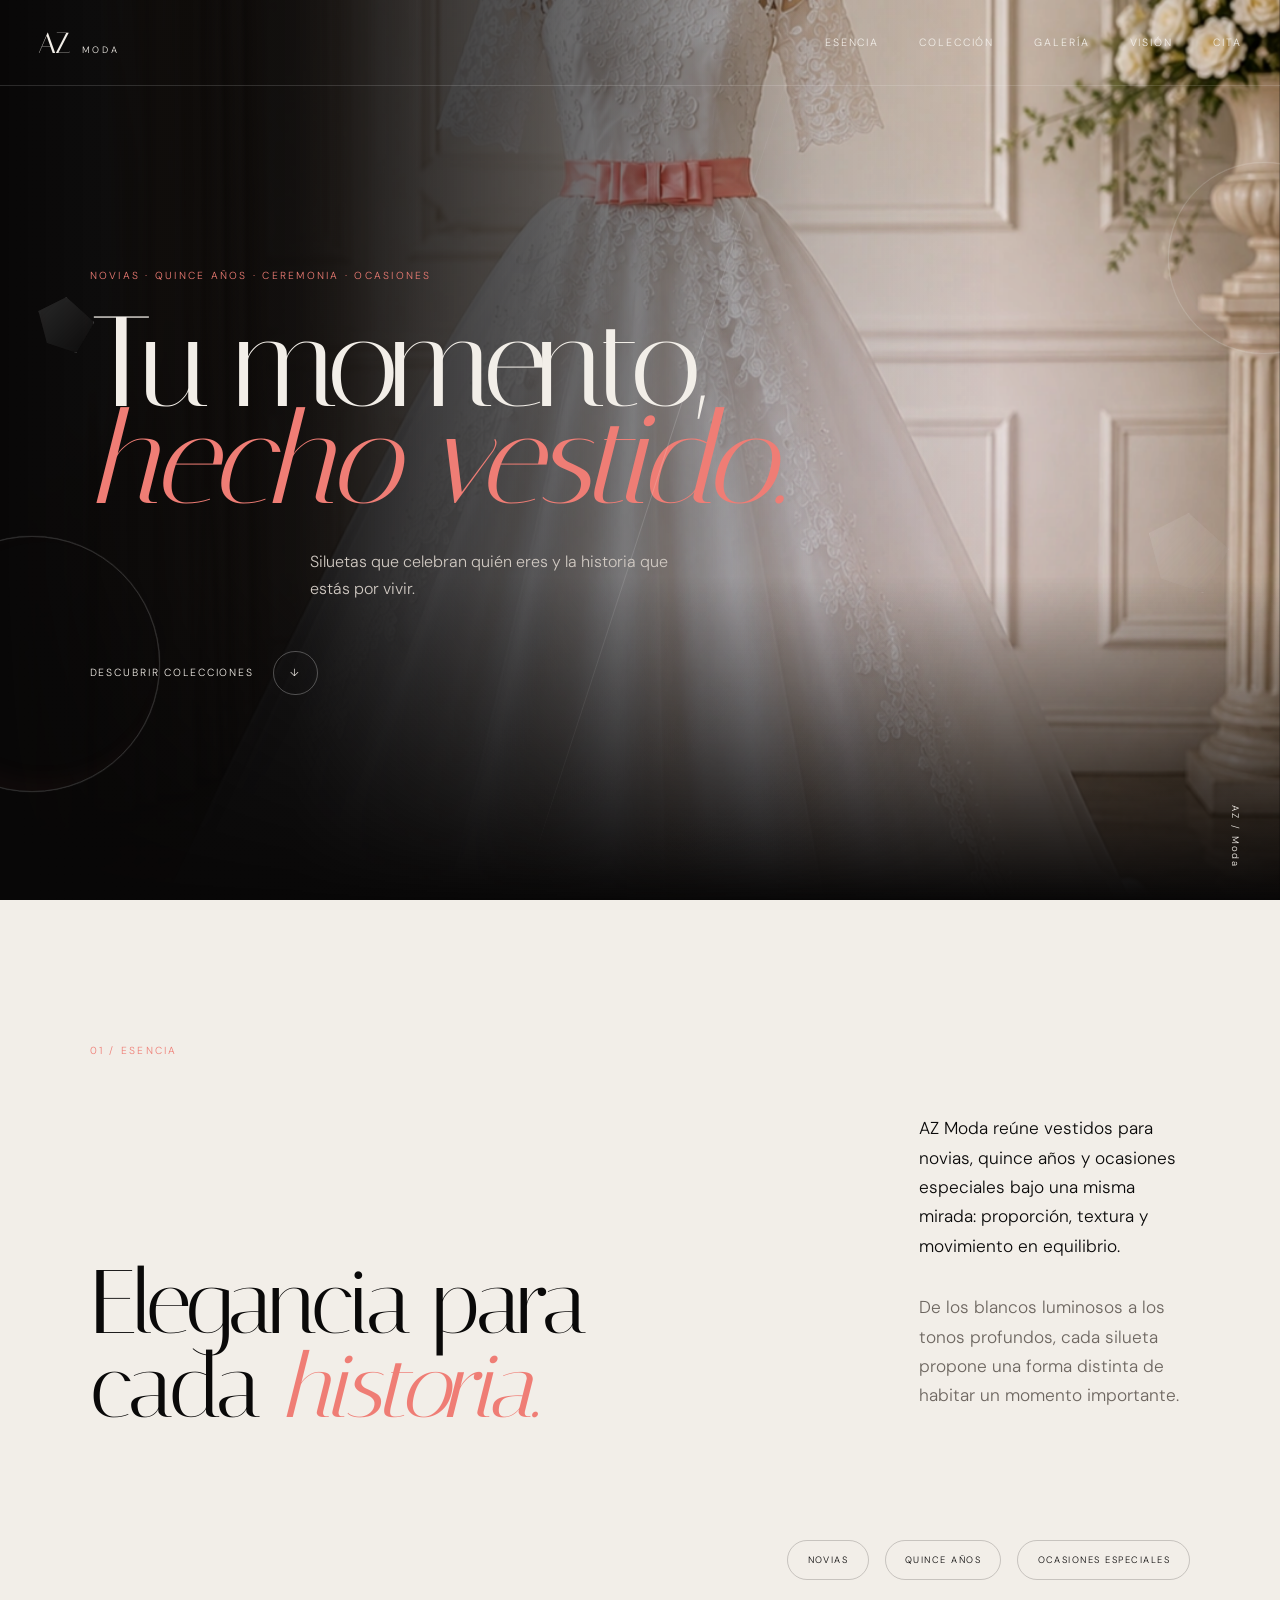
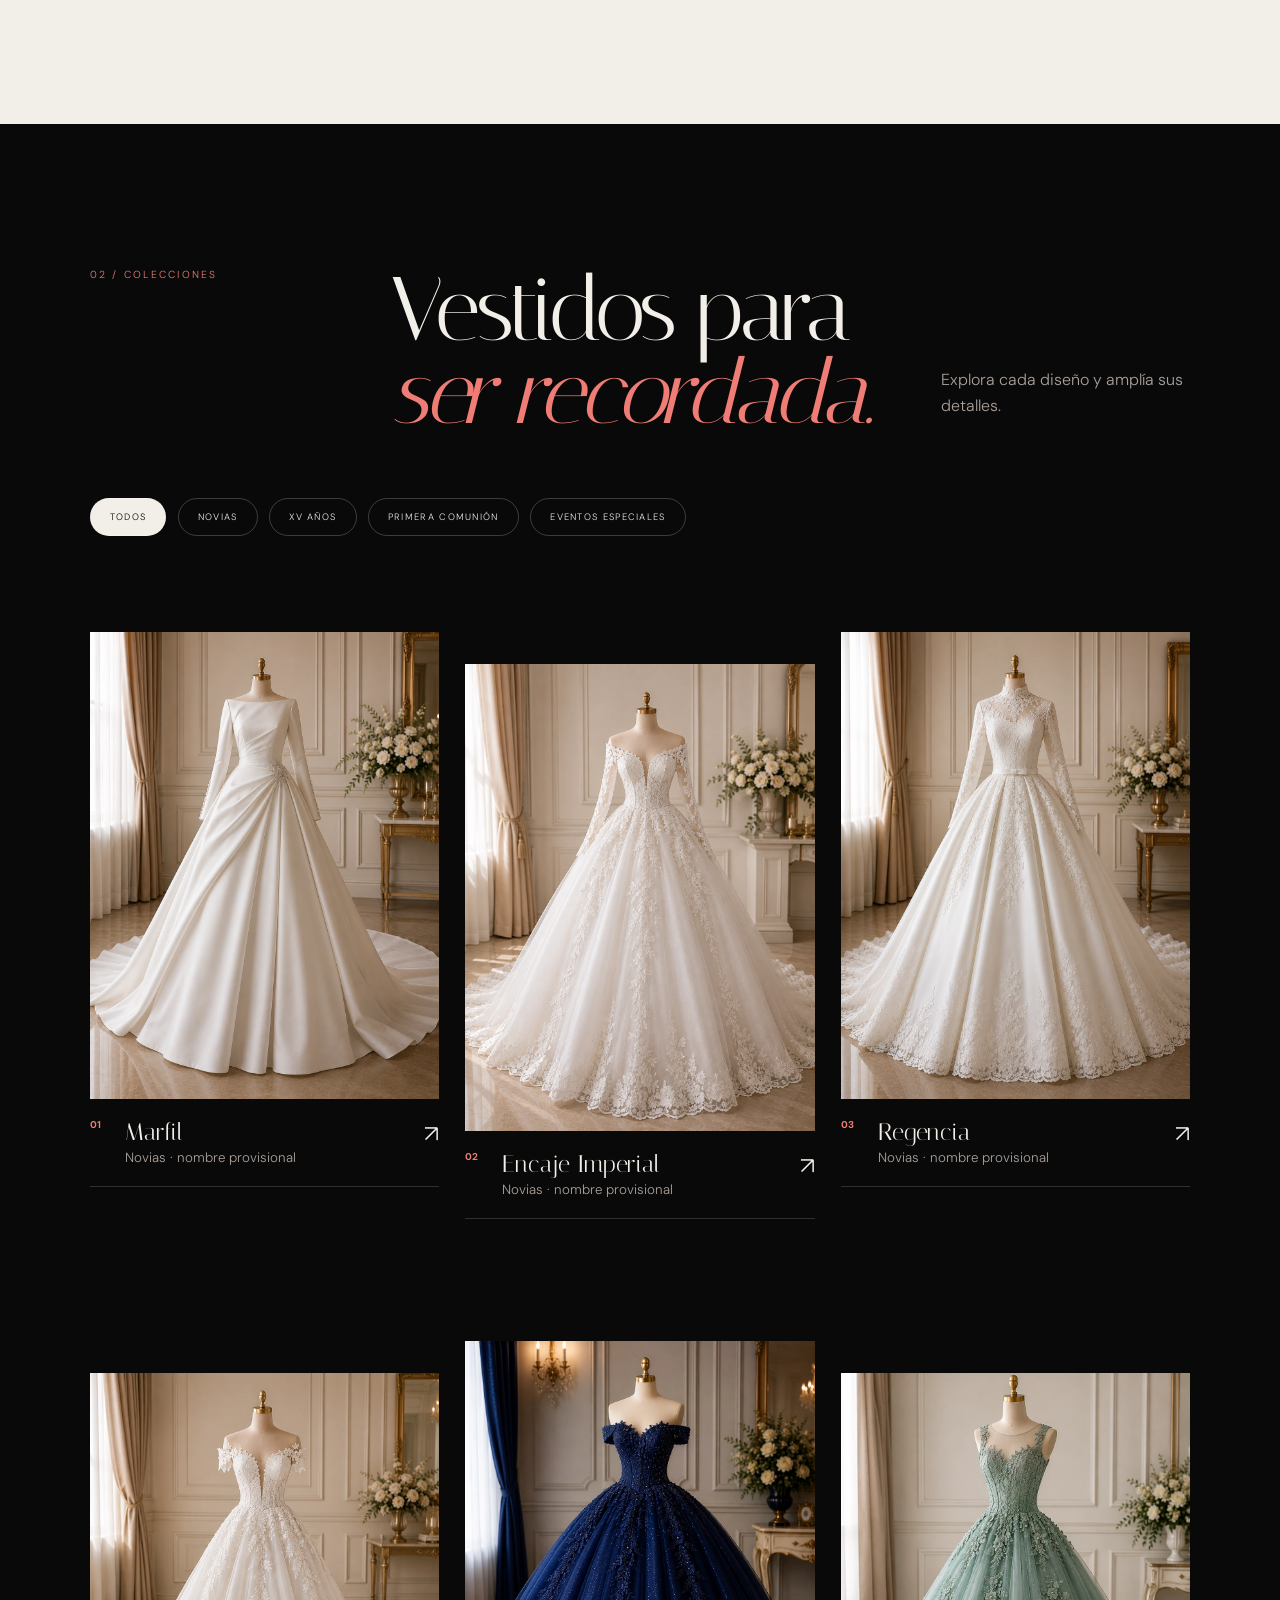
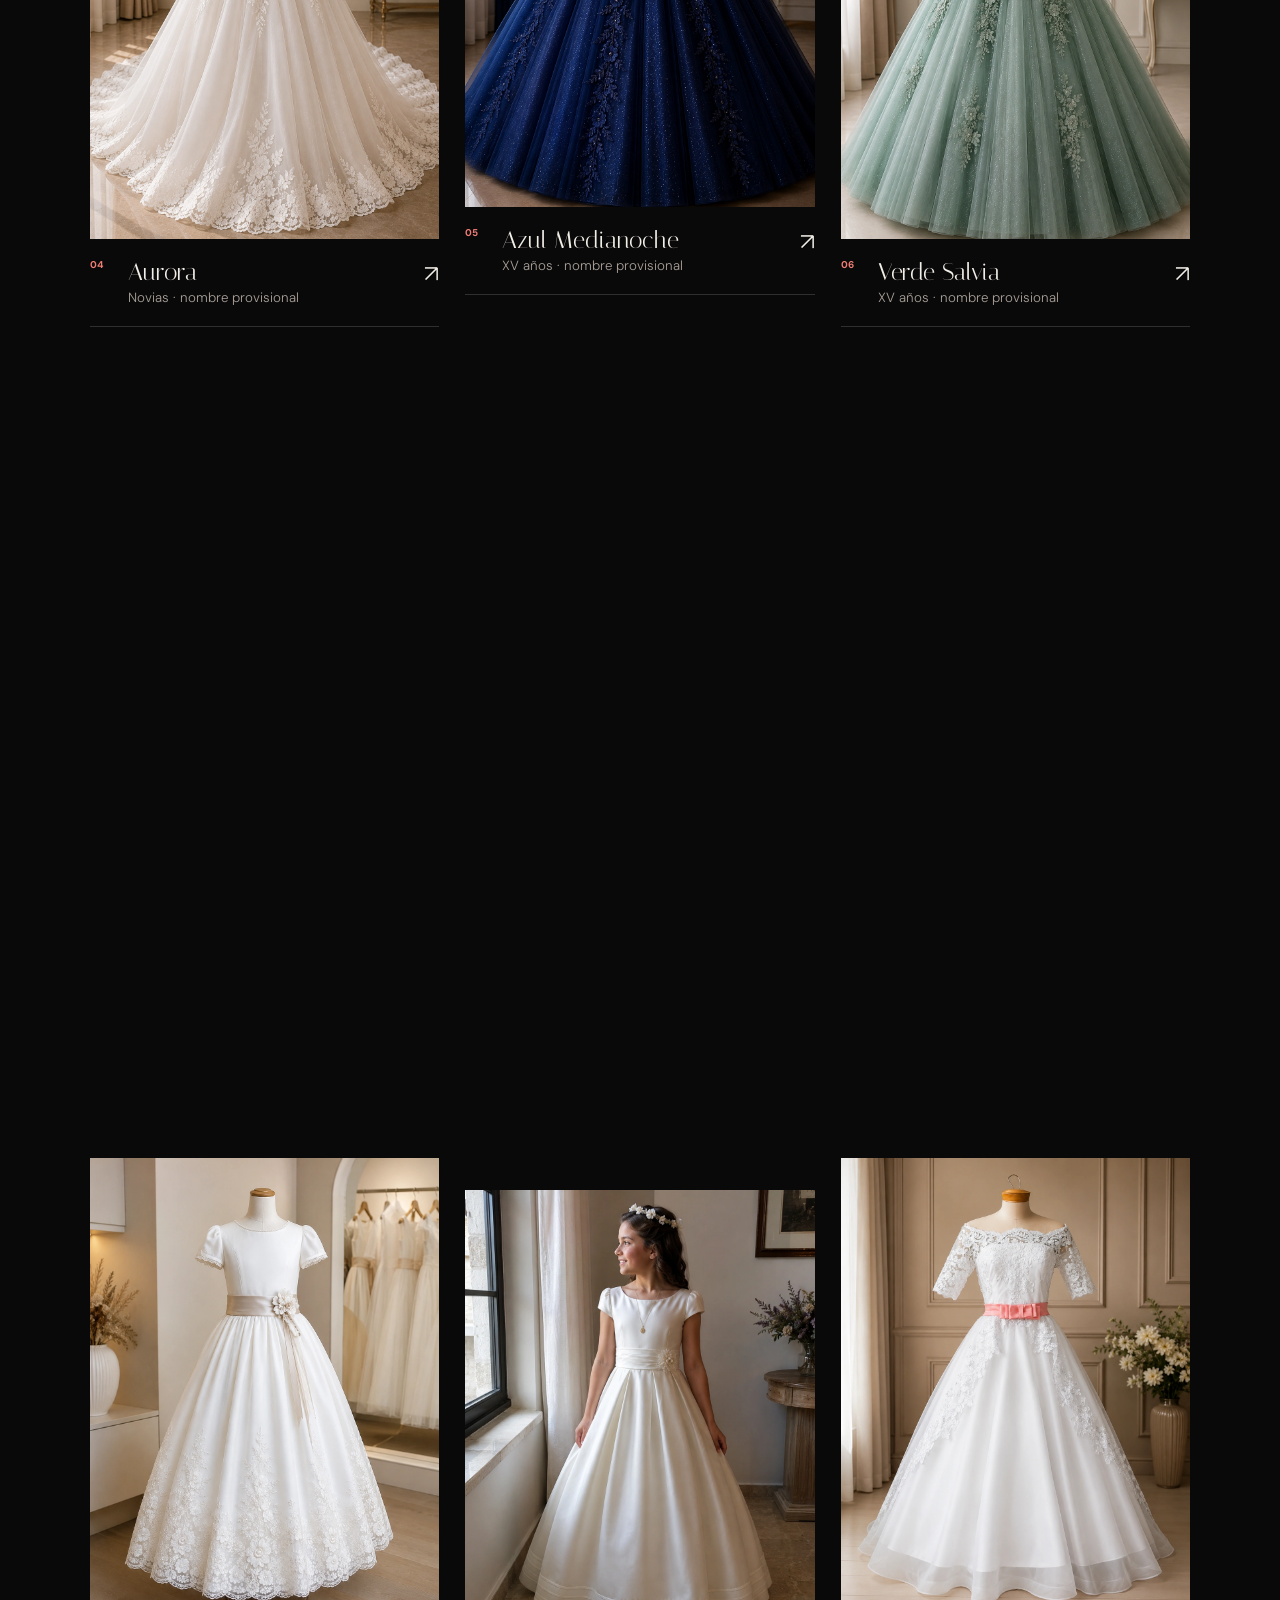
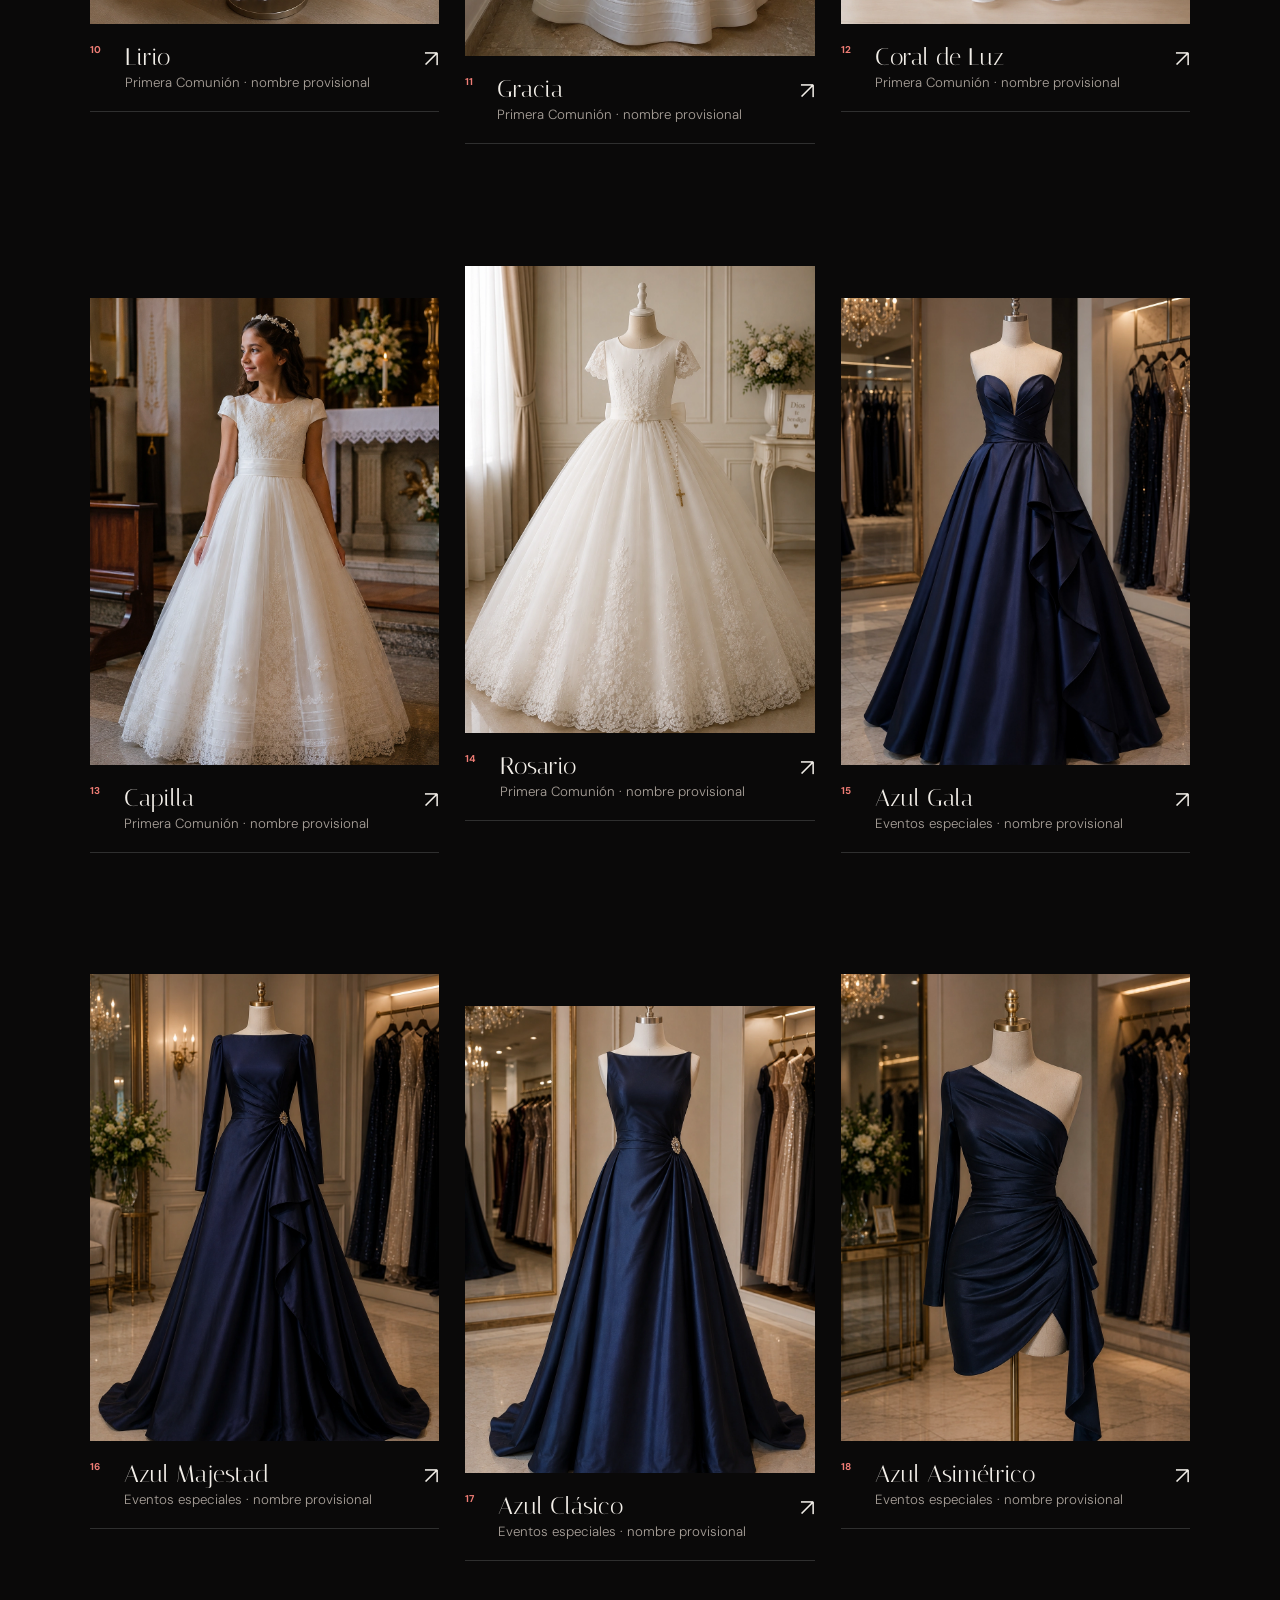
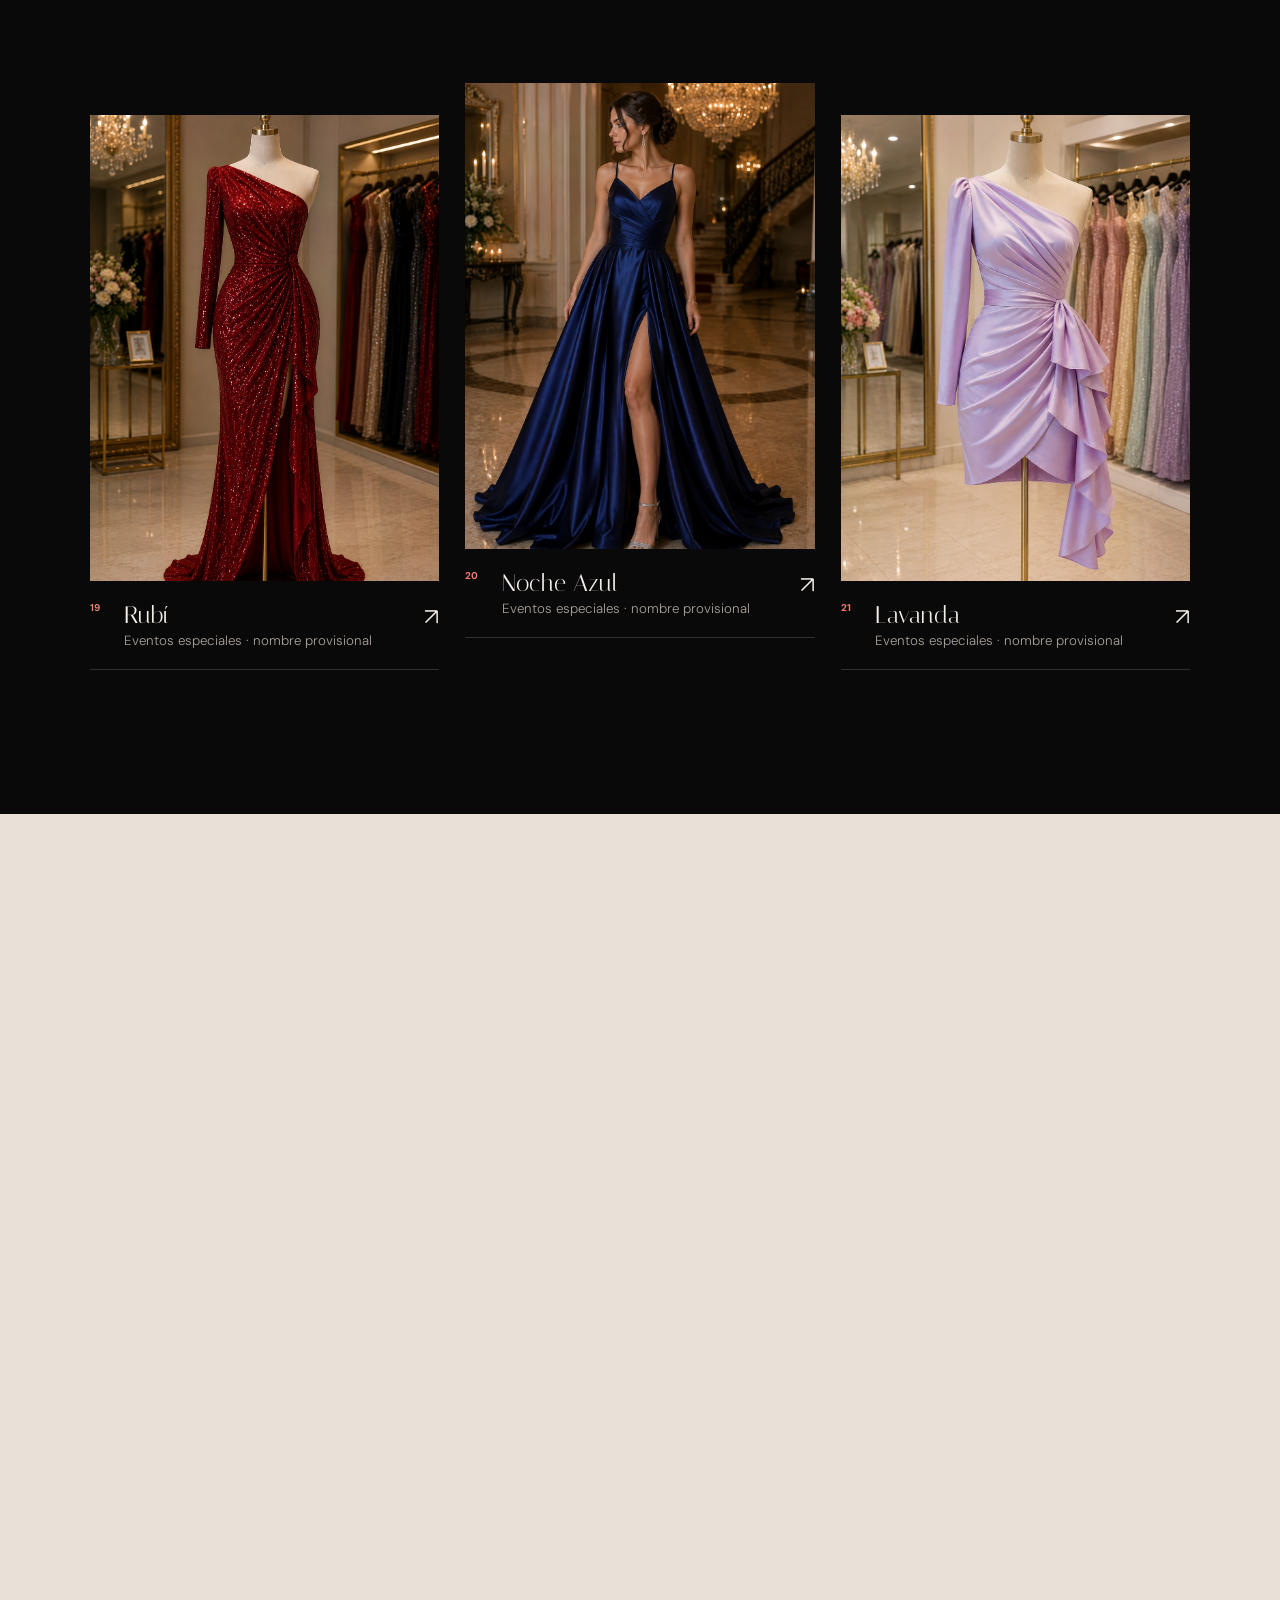
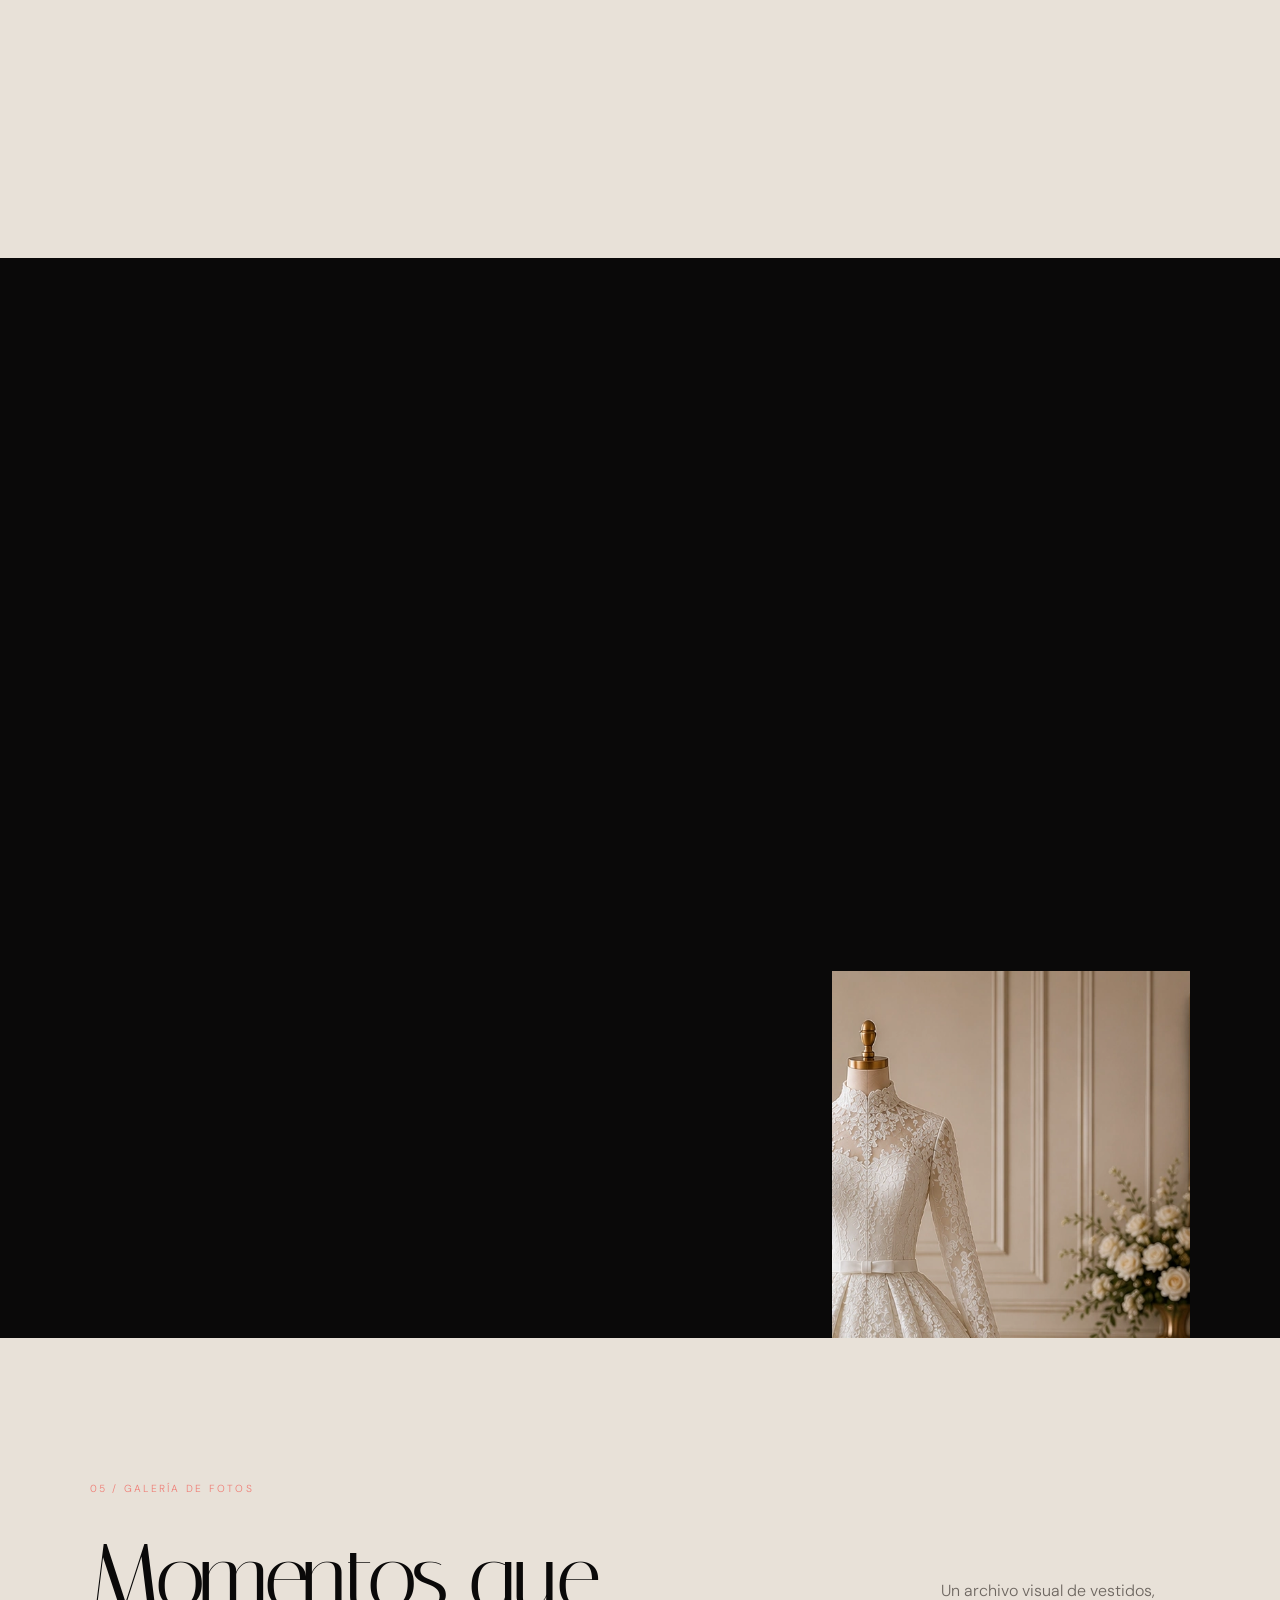
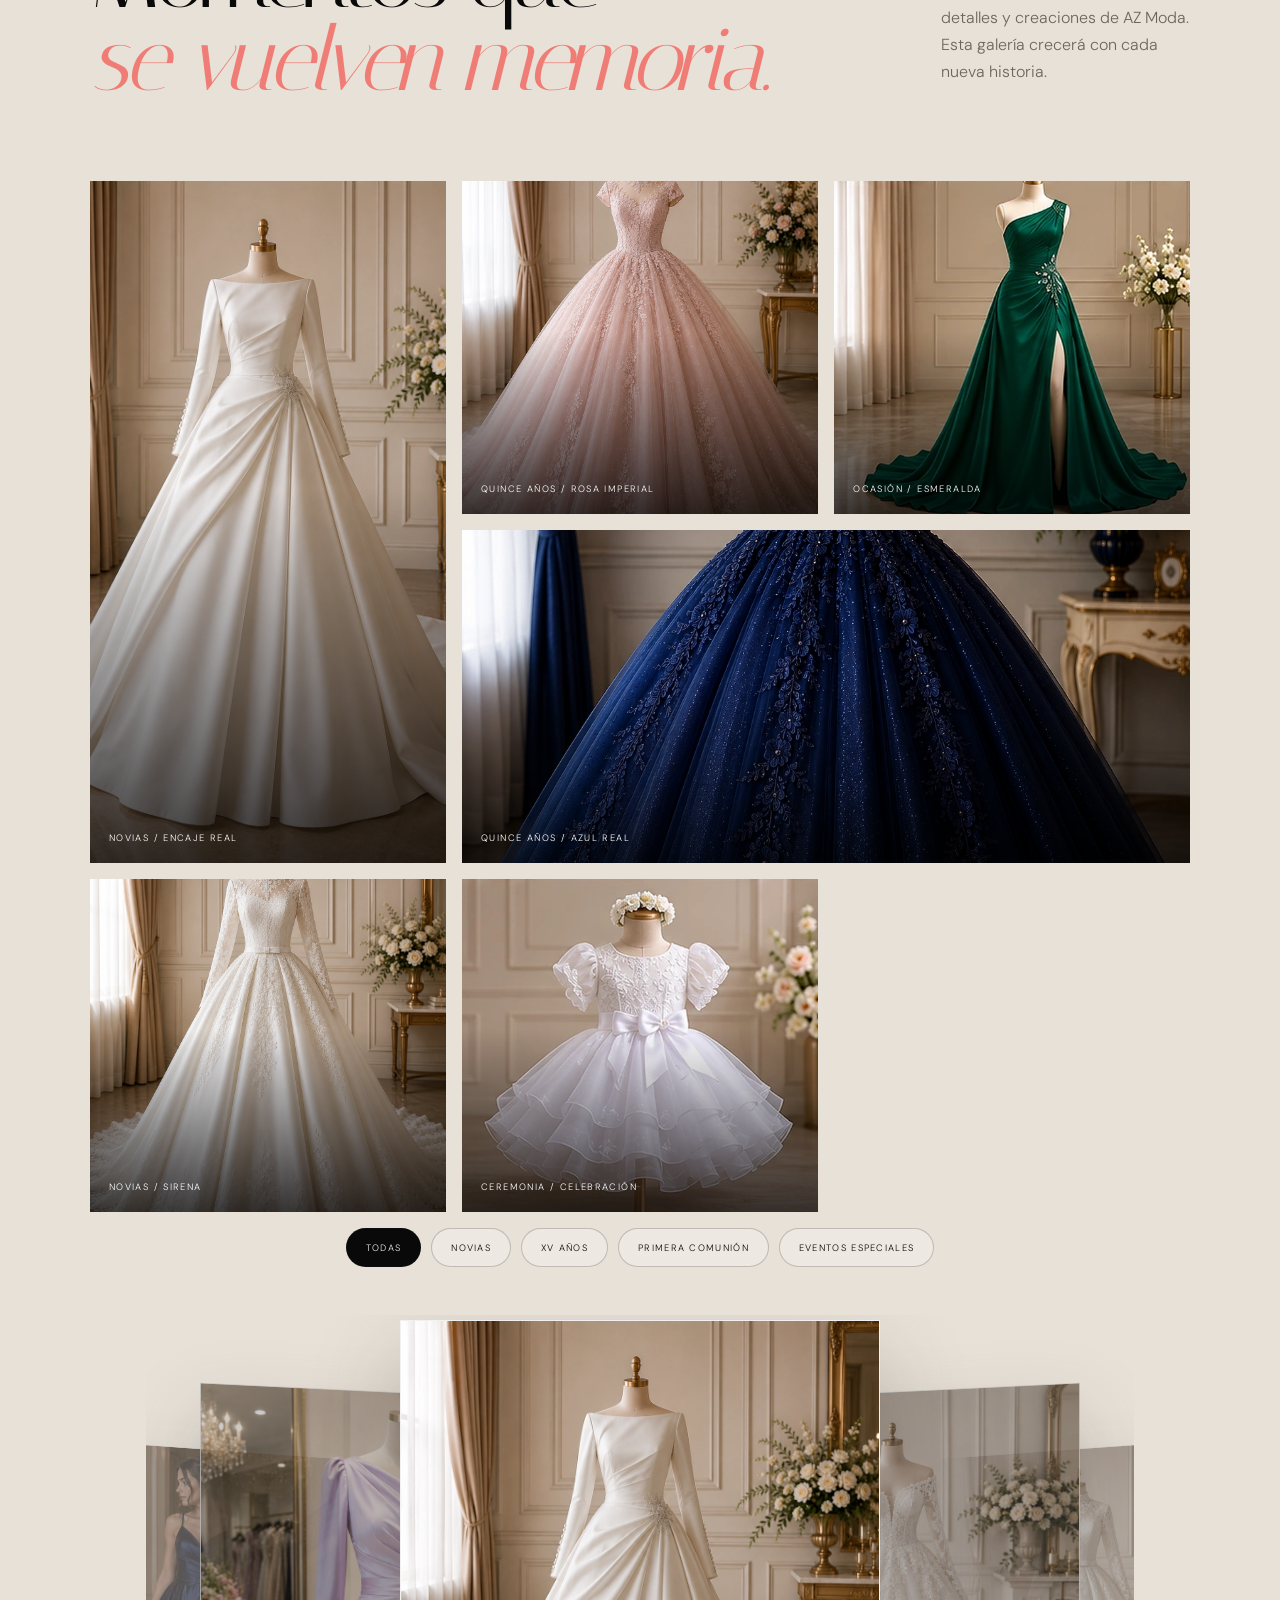
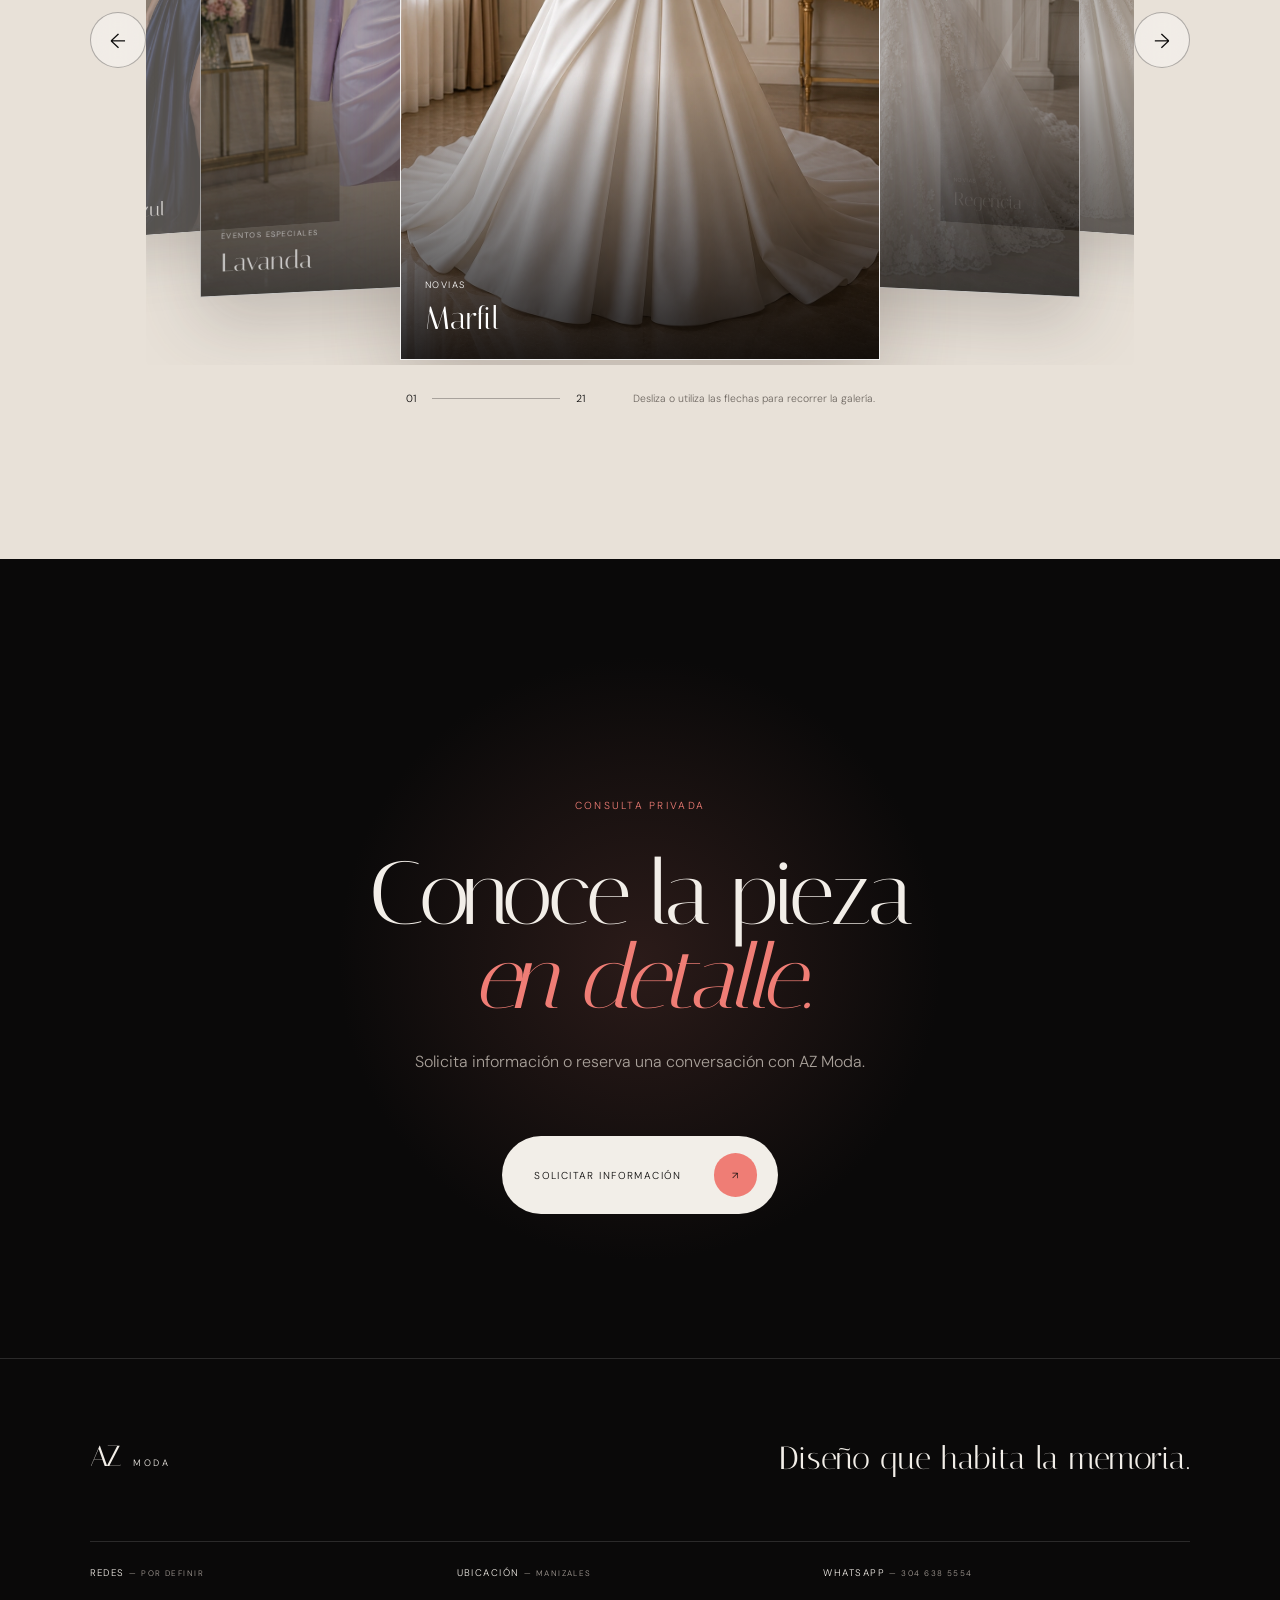
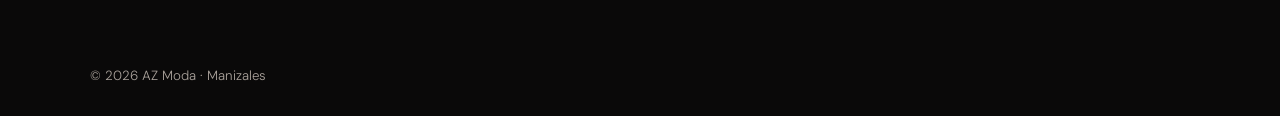
==== index.html @ c0535f30 "Actualizar colección de Eventos Especiales" ====
<!doctype html>
<html lang="es">
<head>
  <meta charset="UTF-8" />
  <meta name="viewport" content="width=device-width, initial-scale=1.0" />
  <meta name="theme-color" content="#0a0909" />
  <meta name="description" content="AZ Moda — vestidos elegantes para novias, quince años y celebraciones inolvidables." />
  <meta property="og:title" content="AZ Moda — Alta costura contemporánea" />
  <meta property="og:description" content="Colecciones de novias y quince años. Descubre el universo visual de AZ Moda." />
  <meta property="og:image" content="assets/hero-alba-coral.webp" />
  <link rel="icon" href="favicon.svg" type="image/svg+xml" />
  <link rel="preconnect" href="https://fonts.googleapis.com" />
  <link rel="preconnect" href="https://fonts.gstatic.com" crossorigin />
  <link href="https://fonts.googleapis.com/css2?family=DM+Sans:wght@300;400;500&family=Italiana&display=swap" rel="stylesheet" />
  <link rel="stylesheet" href="style.css" />
  <title>AZ Moda — El arte de vestir</title>
</head>
<body>
  <div class="ambient-3d" aria-hidden="true"><i class="glass-orbit orbit-a"></i><i class="glass-orbit orbit-b"></i><i class="glass-gem gem-a"></i><i class="glass-gem gem-b"></i><i class="light-ribbon"></i></div>
  <a class="skip-link" href="#contenido">Ir al contenido</a>
  <div class="intro" aria-hidden="true"><span>AZ</span><i></i></div>
  <header class="site-header">
    <a class="logo" href="#inicio" aria-label="AZ Moda, inicio">AZ <span>Moda</span></a>
    <button class="menu-toggle" type="button" aria-expanded="false" aria-controls="nav">Menú</button>
    <nav id="nav" aria-label="Navegación principal">
      <a href="#esencia">Esencia</a><a href="#coleccion">Colección</a><a href="#galeria">Galería</a><a href="#vision">Visión</a><a href="#cita">Cita</a>
    </nav>
  </header>

  <main id="contenido">
    <section class="hero" id="inicio" aria-labelledby="hero-title">
      <div class="hero-media"><img src="assets/hero-alba-coral.webp" alt="Vestido blanco con encaje floral y cinturón coral en un salón marfil" width="1086" height="1448" fetchpriority="high" /></div>
      <div class="hero-cameo hero-cameo--one"><img src="assets/quince-lavanda.webp" alt="Vestido lavanda de quince años con mariposas bordadas" width="384" height="345" /></div>
      <div class="hero-cameo hero-cameo--two"><img src="assets/ocasion-esmeralda.webp" alt="Vestido verde esmeralda de una manga" width="378" height="336" /></div>
      <div class="hero-glow"></div>
      <p class="eyebrow">Novias · Quince años · Ceremonia · Ocasiones</p>
      <h1 id="hero-title"><span>Tu momento,</span><em>hecho vestido.</em></h1>
      <p class="hero-copy">Siluetas que celebran quién eres y la historia que estás por vivir.</p>
      <a class="explore" href="#coleccion"><span>Descubrir colecciones</span><i aria-hidden="true">↓</i></a>
      <span class="hero-index" aria-hidden="true">AZ / Moda</span>
    </section>

    <section class="essence section" id="esencia" aria-labelledby="essence-title">
      <p class="kicker reveal">01 / Esencia</p>
      <div class="essence-grid">
        <h2 class="display reveal" id="essence-title">Elegancia para cada <em>historia.</em></h2>
        <div class="body-copy reveal"><p>AZ Moda reúne vestidos para novias, quince años y ocasiones especiales bajo una misma mirada: proporción, textura y movimiento en equilibrio.</p><p>De los blancos luminosos a los tonos profundos, cada silueta propone una forma distinta de habitar un momento importante.</p></div>
      </div>
      <div class="material-notes reveal" aria-label="Líneas de diseño"><span>Novias</span><span>Quince años</span><span>Ocasiones especiales</span></div>
    </section>

    <section class="collection section" id="coleccion" aria-labelledby="collection-title">
      <header class="section-heading reveal"><p class="kicker">02 / Colecciones</p><h2 class="display" id="collection-title">Vestidos para<br><em>ser recordada.</em></h2><p>Explora cada diseño y amplía sus detalles.</p></header>
      <div class="filters reveal" role="group" aria-label="Filtrar colección"><button class="is-active" type="button" data-filter="all">Todos</button><button type="button" data-filter="novias">Novias</button><button type="button" data-filter="quince">XV años</button><button type="button" data-filter="ceremonia">Primera Comunión</button><button type="button" data-filter="ocasion">Eventos especiales</button></div>
      <div class="gallery">
        <button class="art-card reveal" data-index="0" data-category="novias" aria-label="Ampliar vestido Marfil"><span class="art-img"><img src="assets/novia-encaje.webp" alt="Vestido de novia satinado de manga larga" width="1086" height="1448" loading="lazy" /></span><span class="art-meta"><b>01</b><span><strong>Marfil</strong><small>Novias · nombre provisional</small></span><i>↗</i></span></button>
        <button class="art-card art-card--offset reveal" data-index="1" data-category="novias" aria-label="Ampliar vestido Encaje Imperial"><span class="art-img"><img src="assets/novia-satin.webp" alt="Vestido de novia de manga larga con encaje integral" width="1086" height="1448" loading="lazy" /></span><span class="art-meta"><b>02</b><span><strong>Encaje Imperial</strong><small>Novias · nombre provisional</small></span><i>↗</i></span></button>
        <button class="art-card reveal" data-index="2" data-category="novias" aria-label="Ampliar vestido Regencia"><span class="art-img"><img src="assets/novia-sirena.webp" alt="Vestido de novia de cuello alto y encaje" width="1086" height="1448" loading="lazy" /></span><span class="art-meta"><b>03</b><span><strong>Regencia</strong><small>Novias · nombre provisional</small></span><i>↗</i></span></button>
        <button class="art-card art-card--offset reveal" data-index="3" data-category="novias" aria-label="Ampliar vestido Aurora"><span class="art-img"><img src="assets/novia-romantica.webp" alt="Vestido de novia con escote abierto y aplicaciones florales" width="1086" height="1448" loading="lazy" /></span><span class="art-meta"><b>04</b><span><strong>Aurora</strong><small>Novias · nombre provisional</small></span><i>↗</i></span></button>
        <button class="art-card reveal" data-index="4" data-category="quince" aria-label="Ampliar vestido Azul Medianoche"><span class="art-img"><img src="assets/quince-azul.webp" alt="Vestido azul medianoche de XV años" width="1024" height="1536" loading="lazy" /></span><span class="art-meta"><b>05</b><span><strong>Azul Medianoche</strong><small>XV años · nombre provisional</small></span><i>↗</i></span></button>
        <button class="art-card art-card--offset reveal" data-index="5" data-category="quince" aria-label="Ampliar vestido Verde Salvia"><span class="art-img"><img src="assets/quince-verde.webp" alt="Vestido verde salvia de XV años" width="1024" height="1536" loading="lazy" /></span><span class="art-meta"><b>06</b><span><strong>Verde Salvia</strong><small>XV años · nombre provisional</small></span><i>↗</i></span></button>
        <button class="art-card reveal" data-index="6" data-category="quince" aria-label="Ampliar vestido Rosa Nácar"><span class="art-img"><img src="assets/quince-rosa.webp" alt="Vestido rosa nácar de XV años" width="1086" height="1448" loading="lazy" /></span><span class="art-meta"><b>07</b><span><strong>Rosa Nácar</strong><small>XV años · nombre provisional</small></span><i>↗</i></span></button>
        <button class="art-card art-card--offset reveal" data-index="7" data-category="quince" aria-label="Ampliar vestido Violeta Imperial"><span class="art-img"><img src="assets/quince-lavanda.webp" alt="Vestido violeta de XV años" width="1024" height="1536" loading="lazy" /></span><span class="art-meta"><b>08</b><span><strong>Violeta Imperial</strong><small>XV años · nombre provisional</small></span><i>↗</i></span></button>
        <button class="art-card reveal" data-index="8" data-category="quince" aria-label="Ampliar vestido Rosa Corona"><span class="art-img"><img src="assets/quince-rosa-retrato.webp" alt="Vestido rosa de XV años con modelo y corona" width="1024" height="1536" loading="lazy" /></span><span class="art-meta"><b>09</b><span><strong>Rosa Corona</strong><small>XV años · nombre provisional</small></span><i>↗</i></span></button>
        <button class="art-card reveal" data-index="9" data-category="ceremonia" aria-label="Ampliar vestido Lirio"><span class="art-img"><img src="assets/comunion-lirio.webp" alt="Vestido blanco de Primera Comunión con cinturón floral" width="1054" height="1492" loading="lazy" /></span><span class="art-meta"><b>10</b><span><strong>Lirio</strong><small>Primera Comunión · nombre provisional</small></span><i>↗</i></span></button>
        <button class="art-card art-card--offset reveal" data-index="10" data-category="ceremonia" aria-label="Ampliar vestido Gracia"><span class="art-img"><img src="assets/comunion-gracia.webp" alt="Vestido satinado de Primera Comunión" width="1122" height="1402" loading="lazy" /></span><span class="art-meta"><b>11</b><span><strong>Gracia</strong><small>Primera Comunión · nombre provisional</small></span><i>↗</i></span></button>
        <button class="art-card reveal" data-index="11" data-category="ceremonia" aria-label="Ampliar vestido Coral de Luz"><span class="art-img"><img src="assets/comunion-coral.webp" alt="Vestido blanco de encaje con cinturón coral" width="1086" height="1448" loading="lazy" /></span><span class="art-meta"><b>12</b><span><strong>Coral de Luz</strong><small>Primera Comunión · nombre provisional</small></span><i>↗</i></span></button>
        <button class="art-card art-card--offset reveal" data-index="12" data-category="ceremonia" aria-label="Ampliar vestido Capilla"><span class="art-img"><img src="assets/comunion-capilla.webp" alt="Vestido blanco de Primera Comunión en una iglesia" width="1024" height="1536" loading="lazy" /></span><span class="art-meta"><b>13</b><span><strong>Capilla</strong><small>Primera Comunión · nombre provisional</small></span><i>↗</i></span></button>
        <button class="art-card reveal" data-index="13" data-category="ceremonia" aria-label="Ampliar vestido Rosario"><span class="art-img"><img src="assets/comunion-rosario.webp" alt="Vestido blanco de Primera Comunión con rosario" width="1024" height="1536" loading="lazy" /></span><span class="art-meta"><b>14</b><span><strong>Rosario</strong><small>Primera Comunión · nombre provisional</small></span><i>↗</i></span></button>
        <button class="art-card art-card--offset reveal" data-index="14" data-category="ocasion" aria-label="Ampliar vestido Azul Gala"><span class="art-img"><img src="assets/evento-azul-gala.webp" alt="Vestido azul gala sin tirantes" width="1024" height="1536" loading="lazy" /></span><span class="art-meta"><b>15</b><span><strong>Azul Gala</strong><small>Eventos especiales · nombre provisional</small></span><i>↗</i></span></button>
        <button class="art-card reveal" data-index="15" data-category="ocasion" aria-label="Ampliar vestido Azul Majestad"><span class="art-img"><img src="assets/evento-azul-majestad.webp" alt="Vestido azul de manga larga" width="1024" height="1536" loading="lazy" /></span><span class="art-meta"><b>16</b><span><strong>Azul Majestad</strong><small>Eventos especiales · nombre provisional</small></span><i>↗</i></span></button>
        <button class="art-card art-card--offset reveal" data-index="16" data-category="ocasion" aria-label="Ampliar vestido Azul Clásico"><span class="art-img"><img src="assets/evento-azul-clasico.webp" alt="Vestido azul clásico sin mangas" width="1024" height="1536" loading="lazy" /></span><span class="art-meta"><b>17</b><span><strong>Azul Clásico</strong><small>Eventos especiales · nombre provisional</small></span><i>↗</i></span></button>
        <button class="art-card reveal" data-index="17" data-category="ocasion" aria-label="Ampliar vestido Azul Asimétrico"><span class="art-img"><img src="assets/evento-azul-asimetrico.webp" alt="Vestido corto azul asimétrico" width="1024" height="1536" loading="lazy" /></span><span class="art-meta"><b>18</b><span><strong>Azul Asimétrico</strong><small>Eventos especiales · nombre provisional</small></span><i>↗</i></span></button>
        <button class="art-card art-card--offset reveal" data-index="18" data-category="ocasion" aria-label="Ampliar vestido Rubí"><span class="art-img"><img src="assets/evento-rubi.webp" alt="Vestido rojo de lentejuelas" width="1023" height="1537" loading="lazy" /></span><span class="art-meta"><b>19</b><span><strong>Rubí</strong><small>Eventos especiales · nombre provisional</small></span><i>↗</i></span></button>
        <button class="art-card reveal" data-index="19" data-category="ocasion" aria-label="Ampliar vestido Noche Azul"><span class="art-img"><img src="assets/evento-noche-azul.webp" alt="Vestido azul con abertura frontal" width="1024" height="1536" loading="lazy" /></span><span class="art-meta"><b>20</b><span><strong>Noche Azul</strong><small>Eventos especiales · nombre provisional</small></span><i>↗</i></span></button>
        <button class="art-card art-card--offset reveal" data-index="20" data-category="ocasion" aria-label="Ampliar vestido Lavanda"><span class="art-img"><img src="assets/evento-lavanda.webp" alt="Vestido corto lavanda asimétrico" width="1024" height="1536" loading="lazy" /></span><span class="art-meta"><b>21</b><span><strong>Lavanda</strong><small>Eventos especiales · nombre provisional</small></span><i>↗</i></span></button>
      </div>
    </section>

    <section class="vision section" id="vision" aria-labelledby="vision-title">
      <div class="vision-visual reveal"><img src="assets/quince-rosa.webp" alt="Vestido rosa de quince años con volumen y aplicaciones florales" width="376" height="345" loading="lazy" /></div>
      <div class="vision-copy reveal"><p class="kicker">03 / El arte de celebrar</p><h2 class="display" id="vision-title">Cada ocasión tiene <em>su propia luz.</em></h2><p>Una novia y una quinceañera viven historias diferentes. AZ Moda las reúne desde el diseño: siluetas expresivas, texturas delicadas y una presencia que acompaña sin disfrazar.</p><blockquote>“El vestido no crea el momento. Le da una forma que permanece.”</blockquote><span class="provisional">Texto editorial provisional</span></div>
    </section>

    <section class="process section" aria-labelledby="process-title">
      <div class="process-heading reveal"><p class="kicker">04 / Anatomía de una pieza</p><h2 class="display" id="process-title">Del trazo<br><em>al volumen.</em></h2></div>
      <div class="process-strip reveal">
        <article><span>01</span><h3>Línea</h3><p>Un escote abierto enmarca los hombros y ordena la silueta.</p></article>
        <article><span>02</span><h3>Textura</h3><p>El motivo floral recorre el cuerpo y continúa sobre la falda.</p></article>
        <article><span>03</span><h3>Contraste</h3><p>La cinta coral concentra la mirada y define la cintura.</p></article>
      </div>
      <div class="detail-window reveal"><img src="assets/novia-sirena.webp" alt="Detalle artístico de encaje en vestido de novia corte sirena" width="378" height="329" loading="lazy" /></div>
    </section>

    <section class="photo-gallery section" id="galeria" aria-labelledby="gallery-title">
      <header class="photo-gallery-heading reveal">
        <div><p class="kicker">05 / Galería de fotos</p><h2 class="display" id="gallery-title">Momentos que<br><em>se vuelven memoria.</em></h2></div>
        <p>Un archivo visual de vestidos, detalles y creaciones de AZ Moda. Esta galería crecerá con cada nueva historia.</p>
      </header>
      <div class="photo-mosaic">
        <button class="photo-tile photo-tile--tall reveal" type="button" data-photo-index="0" aria-label="Ampliar vestido Encaje Real"><img src="assets/novia-encaje.webp" alt="Vestido de novia Encaje Real" width="376" height="329" loading="lazy" /><span>Novias / Encaje Real</span></button>
        <button class="photo-tile reveal" type="button" data-photo-index="4" aria-label="Ampliar vestido Rosa Imperial"><img src="assets/quince-rosa.webp" alt="Vestido de quince años Rosa Imperial" width="376" height="345" loading="lazy" /><span>Quince años / Rosa Imperial</span></button>
        <button class="photo-tile reveal" type="button" data-photo-index="10" aria-label="Ampliar vestido Esmeralda"><img src="assets/ocasion-esmeralda.webp" alt="Vestido de ocasión Esmeralda" width="378" height="336" loading="lazy" /><span>Ocasión / Esmeralda</span></button>
        <button class="photo-tile photo-tile--wide reveal" type="button" data-photo-index="6" aria-label="Ampliar vestido Azul Real"><img src="assets/quince-azul.webp" alt="Vestido de quince años Azul Real" width="378" height="345" loading="lazy" /><span>Quince años / Azul Real</span></button>
        <button class="photo-tile reveal" type="button" data-photo-index="2" aria-label="Ampliar vestido Sirena"><img src="assets/novia-sirena.webp" alt="Vestido de novia Sirena" width="378" height="329" loading="lazy" /><span>Novias / Sirena</span></button>
        <button class="photo-tile reveal" type="button" data-photo-index="9" aria-label="Ampliar vestido Celebración"><img src="assets/ceremonia-nina.webp" alt="Vestido infantil de ceremonia" width="384" height="336" loading="lazy" /><span>Ceremonia / Celebración</span></button>
      </div>
      <p class="gallery-note reveal">Nuevas fotografías próximamente.</p>
      <div class="gallery-categories reveal" role="group" aria-label="Categorías de la galería"><button class="is-active" type="button" data-gallery-filter="all">Todas</button><button type="button" data-gallery-filter="novias">Novias</button><button type="button" data-gallery-filter="xv">XV años</button><button type="button" data-gallery-filter="comunion">Primera Comunión</button><button type="button" data-gallery-filter="reuniones">Eventos especiales</button></div>
      <div class="gallery-3d-shell reveal">
        <button class="gallery-arrow gallery-arrow--prev" type="button" aria-label="Fotografía anterior">←</button>
        <div class="gallery-3d-stage" aria-live="polite">
          <button class="gallery-3d-card" type="button" data-gallery-index="0" data-gallery-category="novias"><img src="assets/novia-encaje.webp" alt="Vestido de novia Marfil" loading="lazy" /><span>Novias <b>Marfil</b></span></button>
          <button class="gallery-3d-card" type="button" data-gallery-index="1" data-gallery-category="novias"><img src="assets/novia-satin.webp" alt="Vestido de novia Encaje Imperial" loading="lazy" /><span>Novias <b>Encaje Imperial</b></span></button>
          <button class="gallery-3d-card" type="button" data-gallery-index="2" data-gallery-category="novias"><img src="assets/novia-sirena.webp" alt="Vestido de novia Regencia" loading="lazy" /><span>Novias <b>Regencia</b></span></button>
          <button class="gallery-3d-card" type="button" data-gallery-index="3" data-gallery-category="novias"><img src="assets/novia-romantica.webp" alt="Vestido de novia Aurora" loading="lazy" /><span>Novias <b>Aurora</b></span></button>
          <button class="gallery-3d-card" type="button" data-gallery-index="4" data-gallery-category="xv"><img src="assets/quince-azul.webp" alt="Vestido Azul Medianoche" loading="lazy" /><span>XV años <b>Azul Medianoche</b></span></button>
          <button class="gallery-3d-card" type="button" data-gallery-index="5" data-gallery-category="xv"><img src="assets/quince-verde.webp" alt="Vestido Verde Salvia" loading="lazy" /><span>XV años <b>Verde Salvia</b></span></button>
          <button class="gallery-3d-card" type="button" data-gallery-index="6" data-gallery-category="xv"><img src="assets/quince-rosa.webp" alt="Vestido Rosa Nácar" loading="lazy" /><span>XV años <b>Rosa Nácar</b></span></button>
          <button class="gallery-3d-card" type="button" data-gallery-index="7" data-gallery-category="xv"><img src="assets/quince-lavanda.webp" alt="Vestido Violeta Imperial" loading="lazy" /><span>XV años <b>Violeta Imperial</b></span></button>
          <button class="gallery-3d-card" type="button" data-gallery-index="8" data-gallery-category="xv"><img src="assets/quince-rosa-retrato.webp" alt="Vestido Rosa Corona" loading="lazy" /><span>XV años <b>Rosa Corona</b></span></button>
          <button class="gallery-3d-card" type="button" data-gallery-index="9" data-gallery-category="comunion"><img src="assets/comunion-lirio.webp" alt="Vestido de Primera Comunión Lirio" loading="lazy" /><span>Primera Comunión <b>Lirio</b></span></button>
          <button class="gallery-3d-card" type="button" data-gallery-index="10" data-gallery-category="comunion"><img src="assets/comunion-gracia.webp" alt="Vestido de Primera Comunión Gracia" loading="lazy" /><span>Primera Comunión <b>Gracia</b></span></button>
          <button class="gallery-3d-card" type="button" data-gallery-index="11" data-gallery-category="comunion"><img src="assets/comunion-coral.webp" alt="Vestido de Primera Comunión Coral de Luz" loading="lazy" /><span>Primera Comunión <b>Coral de Luz</b></span></button>
          <button class="gallery-3d-card" type="button" data-gallery-index="12" data-gallery-category="comunion"><img src="assets/comunion-capilla.webp" alt="Vestido de Primera Comunión Capilla" loading="lazy" /><span>Primera Comunión <b>Capilla</b></span></button>
          <button class="gallery-3d-card" type="button" data-gallery-index="13" data-gallery-category="comunion"><img src="assets/comunion-rosario.webp" alt="Vestido de Primera Comunión Rosario" loading="lazy" /><span>Primera Comunión <b>Rosario</b></span></button>
          <button class="gallery-3d-card" type="button" data-gallery-index="14" data-gallery-category="reuniones"><img src="assets/evento-azul-gala.webp" alt="Vestido Azul Gala" loading="lazy" /><span>Eventos especiales <b>Azul Gala</b></span></button>
          <button class="gallery-3d-card" type="button" data-gallery-index="15" data-gallery-category="reuniones"><img src="assets/evento-azul-majestad.webp" alt="Vestido Azul Majestad" loading="lazy" /><span>Eventos especiales <b>Azul Majestad</b></span></button>
          <button class="gallery-3d-card" type="button" data-gallery-index="16" data-gallery-category="reuniones"><img src="assets/evento-azul-clasico.webp" alt="Vestido Azul Clásico" loading="lazy" /><span>Eventos especiales <b>Azul Clásico</b></span></button>
          <button class="gallery-3d-card" type="button" data-gallery-index="17" data-gallery-category="reuniones"><img src="assets/evento-azul-asimetrico.webp" alt="Vestido Azul Asimétrico" loading="lazy" /><span>Eventos especiales <b>Azul Asimétrico</b></span></button>
          <button class="gallery-3d-card" type="button" data-gallery-index="18" data-gallery-category="reuniones"><img src="assets/evento-rubi.webp" alt="Vestido Rubí" loading="lazy" /><span>Eventos especiales <b>Rubí</b></span></button>
          <button class="gallery-3d-card" type="button" data-gallery-index="19" data-gallery-category="reuniones"><img src="assets/evento-noche-azul.webp" alt="Vestido Noche Azul" loading="lazy" /><span>Eventos especiales <b>Noche Azul</b></span></button>
          <button class="gallery-3d-card" type="button" data-gallery-index="20" data-gallery-category="reuniones"><img src="assets/evento-lavanda.webp" alt="Vestido Lavanda" loading="lazy" /><span>Eventos especiales <b>Lavanda</b></span></button>
        </div>
        <button class="gallery-arrow gallery-arrow--next" type="button" aria-label="Fotografía siguiente">→</button>
      </div>
      <div class="gallery-progress reveal"><span class="gallery-current">01</span><i></i><span class="gallery-total">21</span><p>Desliza o utiliza las flechas para recorrer la galería.</p></div>
    </section>

    <section class="contact section" id="cita" aria-labelledby="contact-title">
      <p class="kicker reveal">Consulta privada</p><h2 class="display reveal" id="contact-title">Conoce la pieza<br><em>en detalle.</em></h2><p class="reveal">Solicita información o reserva una conversación con AZ Moda.</p>
      <a class="cta reveal" data-contact href="https://wa.me/573046385554?text=Hola%2C%20quiero%20m%C3%A1s%20informaci%C3%B3n%20sobre%20los%20vestidos%20de%20AZ%20Moda." target="_blank" rel="noopener noreferrer" aria-label="Solicitar información por WhatsApp"><span>Solicitar información</span><i>↗</i></a>
    </section>
  </main>

  <footer>
    <a class="logo" href="#inicio">AZ <span>Moda</span></a><p>Diseño que habita la memoria.</p>
    <div class="footer-links"><span>Redes <small>— por definir</small></span><span>Ubicación <small>— Manizales</small></span><a href="https://wa.me/573046385554?text=Hola%2C%20quiero%20m%C3%A1s%20informaci%C3%B3n%20sobre%20los%20vestidos%20de%20AZ%20Moda." target="_blank" rel="noopener noreferrer">WhatsApp <small>— 304 638 5554</small></a></div>
    <small>© <span id="year"></span> AZ Moda · Manizales</small>
  </footer>

  <dialog class="viewer" aria-labelledby="viewer-title">
    <button class="viewer-close" type="button" aria-label="Cerrar visor">Cerrar ×</button>
    <div class="viewer-media"><img src="" alt="" /></div>
    <div class="viewer-info"><span class="viewer-count"></span><p class="kicker">Archivo AZ</p><h2 id="viewer-title"></h2><p class="viewer-description"></p><ul class="viewer-details"></ul><button class="viewer-prev" type="button" aria-label="Vista anterior">← Anterior</button><button class="viewer-next" type="button" aria-label="Vista siguiente">Siguiente →</button></div>
  </dialog>
  <script type="module" src="main.js"></script>
</body>
</html>
---- style.css ----
:root{--ink:#0a0909;--ink-2:#141211;--ivory:#f2eee8;--paper:#e8e1d8;--muted:#a9a19a;--coral:#ef7d75;--metal:#b59b71;--serif:"Italiana",Georgia,serif;--sans:"DM Sans",Arial,sans-serif}*{box-sizing:border-box}html{scroll-behavior:smooth}body{margin:0;background:var(--ink);color:var(--ivory);font-family:var(--sans);font-weight:300;overflow-x:hidden}body.is-locked{overflow:hidden}img{display:block;width:100%;height:100%;object-fit:cover}button,a{color:inherit}button{font:inherit}.skip-link{position:fixed;z-index:99;top:1rem;left:1rem;background:var(--ivory);color:var(--ink);padding:.8rem 1rem;transform:translateY(-160%)}.skip-link:focus{transform:none}.intro{position:fixed;z-index:100;inset:0;display:grid;place-items:center;background:var(--ivory);color:var(--ink);animation:intro-out .8s 1.4s forwards}.intro span{font:5rem var(--serif);letter-spacing:-.1em;animation:intro-in .7s both}.intro i{position:absolute;width:1px;height:20vh;background:var(--coral);animation:line-in .8s .35s both}@keyframes intro-in{from{opacity:0;letter-spacing:.3em;filter:blur(10px)}}@keyframes line-in{from{transform:scaleY(0)}}@keyframes intro-out{to{opacity:0;visibility:hidden;transform:translateY(-100%)}}.site-header{position:absolute;z-index:20;top:0;left:0;width:100%;display:flex;align-items:center;justify-content:space-between;padding:1.6rem 3vw;border-bottom:1px solid #ffffff24}.logo{text-decoration:none;font:1.8rem var(--serif);letter-spacing:-.05em}.logo span{font:300 .58rem var(--sans);text-transform:uppercase;letter-spacing:.28em;margin-left:.3rem}.site-header nav{display:flex;gap:2.5rem}.site-header nav a{text-decoration:none;text-transform:uppercase;font-size:.66rem;letter-spacing:.18em;position:relative}.site-header nav a:after{content:"";position:absolute;left:0;bottom:-.5rem;width:100%;height:1px;background:var(--coral);transform:scaleX(0);transform-origin:left;transition:.3s}.site-header nav a:hover:after,.site-header nav a:focus-visible:after{transform:none}.menu-toggle{display:none;background:none;border:0;text-transform:uppercase;font-size:.7rem;letter-spacing:.15em}.hero{position:relative;min-height:100svh;display:grid;align-content:center;padding:8rem 7vw 4rem;isolation:isolate;overflow:hidden}.hero:after{content:"";position:absolute;inset:0;z-index:-1;background:linear-gradient(90deg,#080707 0%,#080707dc 38%,transparent 70%),linear-gradient(0deg,#080707 0%,transparent 35%)}.hero-media{position:absolute;z-index:-2;inset:0 0 0 39%;overflow:hidden}.hero-media img{object-position:center 31%;animation:hero-scale 2.4s cubic-bezier(.2,.7,.2,1) both}.hero-glow{position:absolute;z-index:-1;width:35vw;height:35vw;right:12%;top:25%;border-radius:50%;background:#ef7d7530;filter:blur(90px);mix-blend-mode:screen}.eyebrow,.kicker{text-transform:uppercase;letter-spacing:.22em;font-size:.64rem}.eyebrow{color:var(--coral);margin:0 0 2rem}.hero h1,.display{font-family:var(--serif);font-weight:400;letter-spacing:-.045em;margin:0}.hero h1{font-size:clamp(4.8rem,10vw,10rem);line-height:.76;max-width:10ch}.hero h1 span,.hero h1 em{display:block}.hero h1 em,.display em{font-weight:400;color:var(--coral)}.hero-copy{margin:2.5rem 0 0 20%;max-width:25rem;line-height:1.7;color:#d0c9c2}.explore{display:flex;align-items:center;gap:1.2rem;margin-top:3rem;width:max-content;text-decoration:none;text-transform:uppercase;font-size:.65rem;letter-spacing:.18em}.explore i{display:grid;place-items:center;border:1px solid #ffffff45;border-radius:50%;width:2.8rem;height:2.8rem;font-style:normal;transition:.3s}.explore:hover i{background:var(--coral);border-color:var(--coral);color:var(--ink)}.hero-index{position:absolute;right:3vw;bottom:2rem;writing-mode:vertical-rl;font-size:.6rem;letter-spacing:.2em}.section{padding:9rem 7vw}.kicker{color:var(--coral);margin:0 0 2.5rem}.display{font-size:clamp(3.5rem,7vw,7.8rem);line-height:.93}.essence{background:var(--ivory);color:var(--ink)}.essence-grid{display:grid;grid-template-columns:1.45fr .55fr;gap:9vw;align-items:end}.essence .display{max-width:11ch}.body-copy{font-size:clamp(1rem,1.35vw,1.25rem);line-height:1.7}.body-copy p+P{margin-top:2rem;color:#6d6660}.material-notes{margin-top:7rem;display:flex;justify-content:flex-end;gap:1rem}.material-notes span{border:1px solid #1b171733;border-radius:99px;padding:.8rem 1.2rem;text-transform:uppercase;font-size:.58rem;letter-spacing:.16em}.collection{background:var(--ink)}.section-heading{display:grid;grid-template-columns:1fr 2fr 1fr;gap:4vw;align-items:end;margin-bottom:7rem}.section-heading .kicker{align-self:start}.section-heading>p:last-child{color:var(--muted);line-height:1.6}.gallery{display:grid;grid-template-columns:1.2fr .8fr;gap:10vw 5vw}.art-card{appearance:none;background:none;color:inherit;border:0;padding:0;text-align:left;cursor:pointer;min-width:0}.art-card--wide{grid-row:span 2}.art-card--offset{margin-top:8rem}.art-img{display:block;overflow:hidden;background:#2b2825;aspect-ratio:3/4}.art-card--wide .art-img{aspect-ratio:4/5}.art-img img{transition:transform .8s cubic-bezier(.2,.7,.2,1),filter .5s}.art-card:hover .art-img img,.art-card:focus-visible .art-img img{transform:scale(1.025);filter:saturate(1.08)}.art-meta{display:grid;grid-template-columns:auto 1fr auto;align-items:start;gap:1.5rem;padding:1.2rem 0;border-bottom:1px solid #ffffff27}.art-meta b{color:var(--coral);font-size:.62rem}.art-meta strong{display:block;font:1.5rem var(--serif);font-weight:400}.art-meta small{color:var(--muted)}.art-meta i{font-style:normal;font-size:1.5rem}.vision{background:var(--paper);color:var(--ink);display:grid;grid-template-columns:1fr 1fr;gap:9vw;align-items:center}.vision-visual{height:84vh;overflow:hidden}.vision-visual img{height:145%;object-position:18% 10%}.vision-copy p:not(.kicker){max-width:33rem;line-height:1.8}.vision-copy blockquote{margin:4rem 0 1rem;padding-left:2rem;border-left:1px solid var(--coral);font:1.7rem/1.35 var(--serif);max-width:25rem}.provisional{color:#716a64;text-transform:uppercase;font-size:.55rem;letter-spacing:.15em}.process{position:relative;min-height:120vh}.process-heading{display:flex;justify-content:space-between;align-items:start}.process-heading .display{text-align:right}.process-strip{position:relative;z-index:2;display:grid;grid-template-columns:repeat(3,1fr);margin-top:8rem;border-top:1px solid #ffffff33}.process-strip article{padding:2rem 3vw 2rem 0;border-right:1px solid #ffffff22}.process-strip span{color:var(--coral);font-size:.6rem}.process-strip h3{font:2rem var(--serif);font-weight:400}.process-strip p{color:var(--muted);line-height:1.7;max-width:16rem}.detail-window{position:absolute;right:7vw;bottom:-8rem;width:28vw;height:55vh;overflow:hidden}.detail-window img{height:200%;object-position:87% 100%}.contact{text-align:center;background:radial-gradient(circle at 50% 50%,#2b1b19 0,transparent 40%),var(--ink);padding-top:15rem}.contact .display{margin:auto}.contact>p:not(.kicker):not(.contact-note){color:var(--muted);margin:2rem auto;max-width:30rem}.cta{margin-top:2rem;background:var(--ivory);color:var(--ink);border:0;border-radius:99px;padding:1.1rem 1.3rem 1.1rem 2rem;display:inline-flex;gap:2rem;align-items:center;cursor:pointer;text-transform:uppercase;font-size:.63rem;letter-spacing:.14em}.cta i{display:grid;place-items:center;background:var(--coral);border-radius:50%;width:2.7rem;height:2.7rem;font-style:normal;transition:.3s}.cta:hover i{transform:rotate(45deg)}.contact-note{color:var(--coral);font-size:.8rem}footer{border-top:1px solid #ffffff22;padding:5rem 7vw 2rem;display:grid;grid-template-columns:1fr 1fr;gap:4rem}footer>p{font:2rem var(--serif);margin:0;text-align:right}.footer-links{grid-column:1/-1;display:grid;grid-template-columns:repeat(3,1fr);border-top:1px solid #ffffff22}.footer-links span{padding:1.5rem 0;text-transform:uppercase;font-size:.6rem;letter-spacing:.15em}.footer-links small{color:var(--muted)}footer>small{color:var(--muted);grid-column:1/-1}.viewer{position:fixed;inset:0;width:100%;height:100%;max-width:none;max-height:none;border:0;padding:0;background:var(--ink);color:var(--ivory);grid-template-columns:1.35fr .65fr;overflow:hidden}.viewer[open]{display:grid}.viewer::backdrop{background:#000}.viewer-media{background:#d8cec4}.viewer-media img{object-fit:contain}.viewer-info{padding:7rem 5vw 3rem;display:flex;flex-direction:column}.viewer-info h2{font:clamp(3rem,5vw,5rem) var(--serif);font-weight:400;margin:1rem 0}.viewer-description{color:var(--muted);line-height:1.7}.viewer-details{list-style:none;padding:0;margin:2rem 0;border-top:1px solid #ffffff22}.viewer-details li{border-bottom:1px solid #ffffff22;padding:.8rem 0;font-size:.75rem}.viewer-count{color:var(--coral)}.viewer-close{position:absolute;z-index:2;right:2rem;top:2rem;background:none;border:0;cursor:pointer;text-transform:uppercase;font-size:.65rem;letter-spacing:.15em}.viewer-prev,.viewer-next{margin-top:auto;background:none;border:0;border-top:1px solid #ffffff33;padding:1rem 0;cursor:pointer}.viewer-next{margin-top:0}.reveal{opacity:0;transform:translateY(30px);transition:opacity .8s,transform .8s}.reveal.is-visible{opacity:1;transform:none}:focus-visible{outline:2px solid var(--coral);outline-offset:5px}@keyframes hero-scale{from{transform:scale(1.08);filter:blur(5px)}to{transform:scale(1)}}
@media(max-width:850px){.site-header{position:absolute;padding:1.2rem 5vw}.menu-toggle{display:block}.site-header nav{position:absolute;top:100%;left:0;width:100%;display:none;flex-direction:column;background:var(--ink);padding:2rem 5vw}.site-header nav.is-open{display:flex}.hero{padding:7rem 6vw 3rem;align-content:end}.hero:after{background:linear-gradient(0deg,#080707 5%,#080707aa 45%,transparent 80%)}.hero-media{inset:0}.hero-media img{object-position:50% 35%}.hero h1{font-size:clamp(4rem,18vw,7rem)}.hero-copy{margin-left:0}.hero-index{display:none}.section{padding:6rem 6vw}.essence-grid,.section-heading,.vision{grid-template-columns:1fr}.essence-grid{gap:3rem}.material-notes{justify-content:flex-start;flex-wrap:wrap;margin-top:4rem}.section-heading{gap:1rem;margin-bottom:4rem}.gallery{gap:5rem 1rem}.art-card--offset{margin-top:4rem}.vision-visual{height:65vh}.vision-copy{padding-top:1rem}.process{padding-bottom:28rem}.process-heading{display:block}.process-heading .display{text-align:left}.process-strip{grid-template-columns:1fr}.process-strip article{border-right:0;border-bottom:1px solid #ffffff22}.detail-window{width:88%;height:50vh;bottom:-3rem;right:6%}.contact{padding-top:10rem}.viewer[open]{grid-template-columns:1fr;grid-template-rows:55vh 1fr;overflow:auto}.viewer-info{padding:3rem 6vw}.viewer-close{top:1rem;right:1rem;background:#090909cc;padding:.7rem}.viewer-prev{margin-top:1rem}}
@media(max-width:560px){.hero h1{font-size:16vw;line-height:.84}.hero-copy{font-size:.9rem;max-width:18rem}.gallery{grid-template-columns:1fr}.art-card--wide{grid-row:auto}.art-card--wide .art-img,.art-img{aspect-ratio:4/5}.art-card--offset{margin-top:0}.display{font-size:12vw}.material-notes{gap:.5rem}.material-notes span{padding:.65rem .8rem}.vision-visual{height:55vh}.footer-links{grid-template-columns:1fr}.footer-links span{border-bottom:1px solid #ffffff22}footer{grid-template-columns:1fr;gap:2rem}footer>p{text-align:left}.contact{padding-top:8rem}.viewer-info h2{font-size:2.7rem}}
@media(prefers-reduced-motion:reduce){html{scroll-behavior:auto}*,*:before,*:after{animation-duration:.01ms!important;animation-delay:0s!important;transition-duration:.01ms!important}.intro{display:none}.reveal{opacity:1;transform:none}}

/* Multi-collection edition */
.hero-media img{object-position:center 38%}.hero-cameo{position:absolute;z-index:1;overflow:hidden;border:1px solid #ffffff55;box-shadow:0 20px 70px #0008}.hero-cameo--one{right:4vw;bottom:5rem;width:11vw;aspect-ratio:3/4}.hero-cameo--two{right:17vw;top:8rem;width:7vw;aspect-ratio:3/4}.hero-cameo img{transition:transform .8s}.hero-cameo:hover img{transform:scale(1.05)}.hero-glow{background:#a893d94a}.filters{display:flex;gap:.7rem;margin:-3rem 0 4rem}.filters button{border:1px solid #ffffff35;background:transparent;color:var(--ivory);border-radius:99px;padding:.75rem 1.2rem;text-transform:uppercase;font-size:.58rem;letter-spacing:.14em;cursor:pointer}.filters button.is-active{background:var(--ivory);color:var(--ink)}.art-card[hidden]{display:none}.vision-visual img{height:100%;object-position:center}
@media(max-width:850px){.hero-cameo{display:none}.filters{margin:-1rem 0 3rem;overflow:auto;padding-bottom:.5rem}.filters button{white-space:nowrap}.hero-media img{object-position:50% 50%}}
@media(max-width:560px){.hero h1{font-size:11.5vw;line-height:.9;max-width:none}.hero h1 em{font-size:1.06em}.hero-copy{margin-top:2rem}}

.gallery .art-img,.gallery .art-card--wide .art-img{aspect-ratio:1.14/1}.gallery .art-img img{object-fit:cover}.hero-media img{object-position:center}.viewer-media img{image-rendering:auto}
@media(max-width:560px){.gallery .art-img,.gallery .art-card--wide .art-img{aspect-ratio:1.08/1}}

/* Seamless high-resolution hero and native-scale collection */
.hero-media{inset:0}.hero-media img{object-position:70% 47%}.hero:after{background:linear-gradient(90deg,#080707 0%,#080707f2 24%,#080707b8 43%,#08070735 65%,transparent 78%),linear-gradient(0deg,#080707 0%,transparent 35%)}.hero-cameo{display:none}.gallery{grid-template-columns:repeat(3,1fr);gap:7vw 2vw}.art-card--wide{grid-row:auto}.art-card--offset{margin-top:4rem}.viewer{grid-template-columns:1fr 1fr}.viewer-media{display:grid;place-items:center}.viewer-media img{max-width:760px}
@media(max-width:850px){.hero-media{inset:0}.hero-media img{object-position:57% 45%}.hero:after{background:linear-gradient(0deg,#080707 3%,#080707d9 36%,#08070718 74%,transparent 100%)}.gallery{grid-template-columns:repeat(2,1fr);gap:5rem 1rem}.viewer[open]{grid-template-columns:1fr;grid-template-rows:55vh 1fr}}
@media(max-width:560px){.gallery{grid-template-columns:1fr}.art-card--offset{margin-top:0}.hero-media img{object-position:54% 42%}}

/* Immersive 3D gallery */
.hero-media img{object-position:68% 48%}.hero:after{background:linear-gradient(90deg,#080707 0%,#080707ef 23%,#080707a8 42%,#08070728 64%,transparent 78%),linear-gradient(0deg,#080707 0%,transparent 36%)}.photo-mosaic,.photo-gallery>.gallery-note{display:none}.photo-gallery{position:relative;overflow:hidden;min-height:105vh;background:radial-gradient(circle at 50% 44%,#fff 0,#e8e1d8 35%,#cfc3b4 100%)}.gallery-categories{display:flex;justify-content:center;gap:.6rem;flex-wrap:wrap;margin:1rem 0 3rem}.gallery-categories button{border:1px solid #1b171738;background:#ffffff40;color:var(--ink);backdrop-filter:blur(12px);border-radius:99px;padding:.8rem 1.2rem;text-transform:uppercase;font-size:.58rem;letter-spacing:.14em;cursor:pointer}.gallery-categories button.is-active{background:var(--ink);color:var(--ivory)}.gallery-3d-shell{position:relative;display:grid;grid-template-columns:auto 1fr auto;align-items:center;max-width:1200px;margin:auto}.gallery-3d-stage{position:relative;height:min(58vw,650px);perspective:1400px;transform-style:preserve-3d;touch-action:pan-y;overflow:hidden}.gallery-3d-card{position:absolute;top:50%;left:50%;width:min(38vw,480px);height:min(48vw,590px);padding:0;border:1px solid #ffffff99;background:#ddd;color:#fff;overflow:hidden;cursor:pointer;transform:translate(-50%,-50%) translateX(var(--gx)) translateZ(var(--gz)) rotateY(var(--gry)) scale(var(--gscale));opacity:var(--gopacity);transition:transform .8s cubic-bezier(.2,.75,.2,1),opacity .5s,filter .5s;box-shadow:0 35px 80px #56483e45;backface-visibility:hidden}.gallery-3d-card:not(.is-center){filter:saturate(.72) brightness(.78)}.gallery-3d-card img{object-fit:cover}.gallery-3d-card:after{content:"";position:absolute;inset:55% 0 0;background:linear-gradient(transparent,#050404d9)}.gallery-3d-card span{position:absolute;z-index:1;left:1.5rem;bottom:1.4rem;text-transform:uppercase;font-size:.58rem;letter-spacing:.16em;text-align:left}.gallery-3d-card b{display:block;margin-top:.5rem;font:2rem var(--serif);font-weight:400;text-transform:none;letter-spacing:0}.gallery-arrow{width:3.5rem;height:3.5rem;border:1px solid #1b171750;background:#ffffff60;backdrop-filter:blur(12px);border-radius:50%;color:var(--ink);font-size:1.3rem;cursor:pointer;z-index:25}.gallery-arrow:hover{background:var(--coral)}.gallery-progress{display:flex;align-items:center;gap:1rem;justify-content:center;margin-top:1rem;font-size:.65rem}.gallery-progress i{display:block;width:8rem;height:1px;background:#1b171750}.gallery-progress p{margin-left:2rem;color:#6d6660}.ambient-3d{position:fixed;inset:0;z-index:10;pointer-events:none;overflow:hidden}.glass-orbit,.glass-gem,.light-ribbon{position:absolute;display:block;opacity:.28;filter:drop-shadow(0 20px 30px #0003)}.glass-orbit{width:12rem;height:12rem;border:1px solid #ffffff8a;border-radius:50%;box-shadow:inset 12px -10px 25px #ef7d7525,0 0 1px #fff;animation:float-orbit 16s ease-in-out infinite}.orbit-a{top:18%;right:-5rem}.orbit-b{bottom:12%;left:-6rem;width:16rem;height:16rem;animation-delay:-8s}.glass-gem{width:5rem;height:5rem;background:linear-gradient(135deg,#ffffff70,#ffffff08);border:1px solid #ffffff7a;backdrop-filter:blur(3px);clip-path:polygon(50% 0,100% 45%,68% 100%,15% 82%,0 25%);animation:float-gem 13s ease-in-out infinite}.gem-a{top:57%;right:4vw}.gem-b{top:33%;left:3vw;width:3.5rem;height:3.5rem;animation-delay:-6s}.light-ribbon{top:0;left:52%;width:1px;height:100%;background:linear-gradient(transparent,#ffffff9c,transparent);transform:rotate(18deg);animation:ribbon-shift 12s ease-in-out infinite}@keyframes float-orbit{50%{transform:translateY(-55px) rotateX(65deg) rotateZ(120deg)}}@keyframes float-gem{50%{transform:translate3d(-20px,-70px,0) rotate(95deg)}}@keyframes ribbon-shift{50%{transform:translateX(18vw) rotate(18deg);opacity:.08}}
@media(max-width:850px){.hero-media img{object-position:58% 44%}.gallery-3d-stage{height:72vw}.gallery-3d-card{width:52vw;height:65vw}.gallery-progress p{display:none}.ambient-3d{z-index:5}.glass-gem{opacity:.16}}
@media(max-width:560px){.hero-media img{object-position:52% 43%}.gallery-3d-shell{grid-template-columns:1fr}.gallery-3d-stage{height:118vw}.gallery-3d-card{width:78vw;height:100vw}.gallery-arrow{position:absolute;bottom:-3.5rem}.gallery-arrow--prev{left:25%}.gallery-arrow--next{right:25%}.gallery-progress{margin-top:4.5rem}.photo-gallery{padding-bottom:8rem}.gallery-categories{justify-content:flex-start;overflow-x:auto;flex-wrap:nowrap;margin-inline:-6vw;padding-inline:6vw}.gallery-categories button{white-space:nowrap}}
@media(prefers-reduced-motion:reduce){.glass-orbit,.glass-gem,.light-ribbon{animation:none}.gallery-3d-card{transition:none}}

/* Portrait bridal collection */
.gallery .art-img,.gallery .art-card--wide .art-img{aspect-ratio:3/4}.gallery-3d-card{height:min(52vw,640px)}
@media(max-width:850px){.gallery-3d-card{height:70vw}}
@media(max-width:560px){.gallery-3d-card{height:104vw}}

.cta{text-decoration:none}.footer-links a{color:inherit;text-decoration:none;padding:1.5rem 0;text-transform:uppercase;font-size:.6rem;letter-spacing:.15em}.footer-links a:hover small,.footer-links a:focus-visible small{color:var(--coral)}

.photo-gallery{background:var(--paper);color:var(--ink)}.photo-gallery-heading{display:grid;grid-template-columns:1.5fr .5fr;gap:8vw;align-items:end;margin-bottom:5rem}.photo-gallery-heading>p{line-height:1.7;color:#6d6660}.photo-mosaic{display:grid;grid-template-columns:repeat(3,1fr);grid-auto-rows:26vw;gap:1rem}.photo-tile{position:relative;overflow:hidden;border:0;padding:0;background:#cfc5ba;cursor:pointer;color:#fff;text-align:left}.photo-tile--tall{grid-row:span 2}.photo-tile--wide{grid-column:span 2}.photo-tile img{transition:transform .8s cubic-bezier(.2,.7,.2,1),filter .5s}.photo-tile:after{content:"";position:absolute;inset:45% 0 0;background:linear-gradient(transparent,#000b)}.photo-tile span{position:absolute;z-index:1;left:1.2rem;bottom:1.2rem;text-transform:uppercase;font-size:.58rem;letter-spacing:.15em}.photo-tile:hover img,.photo-tile:focus-visible img{transform:scale(1.04);filter:saturate(1.08)}.gallery-note{text-align:right;margin:2rem 0 0;text-transform:uppercase;font-size:.58rem;letter-spacing:.15em;color:#766e68}
@media(max-width:850px){.photo-gallery-heading{grid-template-columns:1fr;gap:2rem}.photo-mosaic{grid-template-columns:repeat(2,1fr);grid-auto-rows:42vw}.photo-tile--wide{grid-column:span 2}}
@media(max-width:560px){.photo-mosaic{display:flex;overflow-x:auto;scroll-snap-type:x mandatory;margin-inline:-6vw;padding:0 6vw 1rem;gap:.8rem}.photo-tile,.photo-tile--tall,.photo-tile--wide{flex:0 0 82vw;height:105vw;scroll-snap-align:center}.gallery-note{text-align:left}}
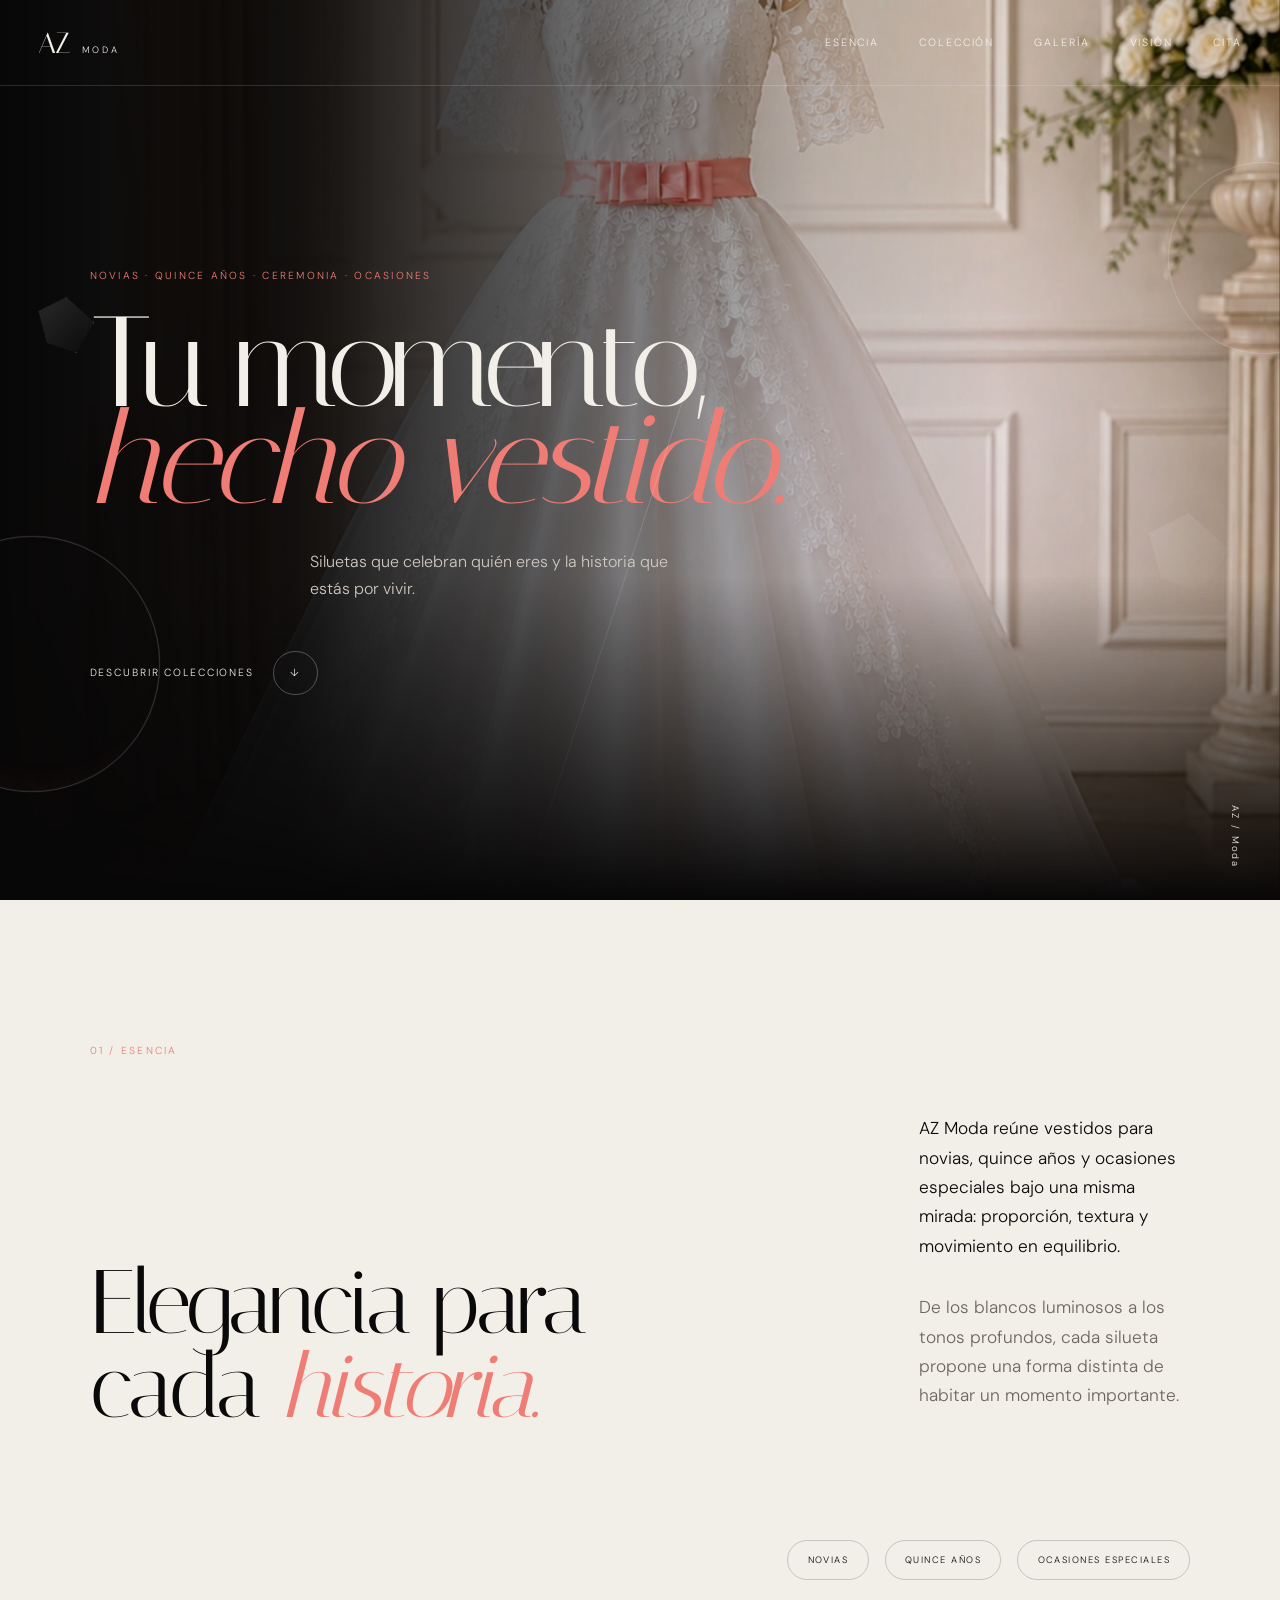
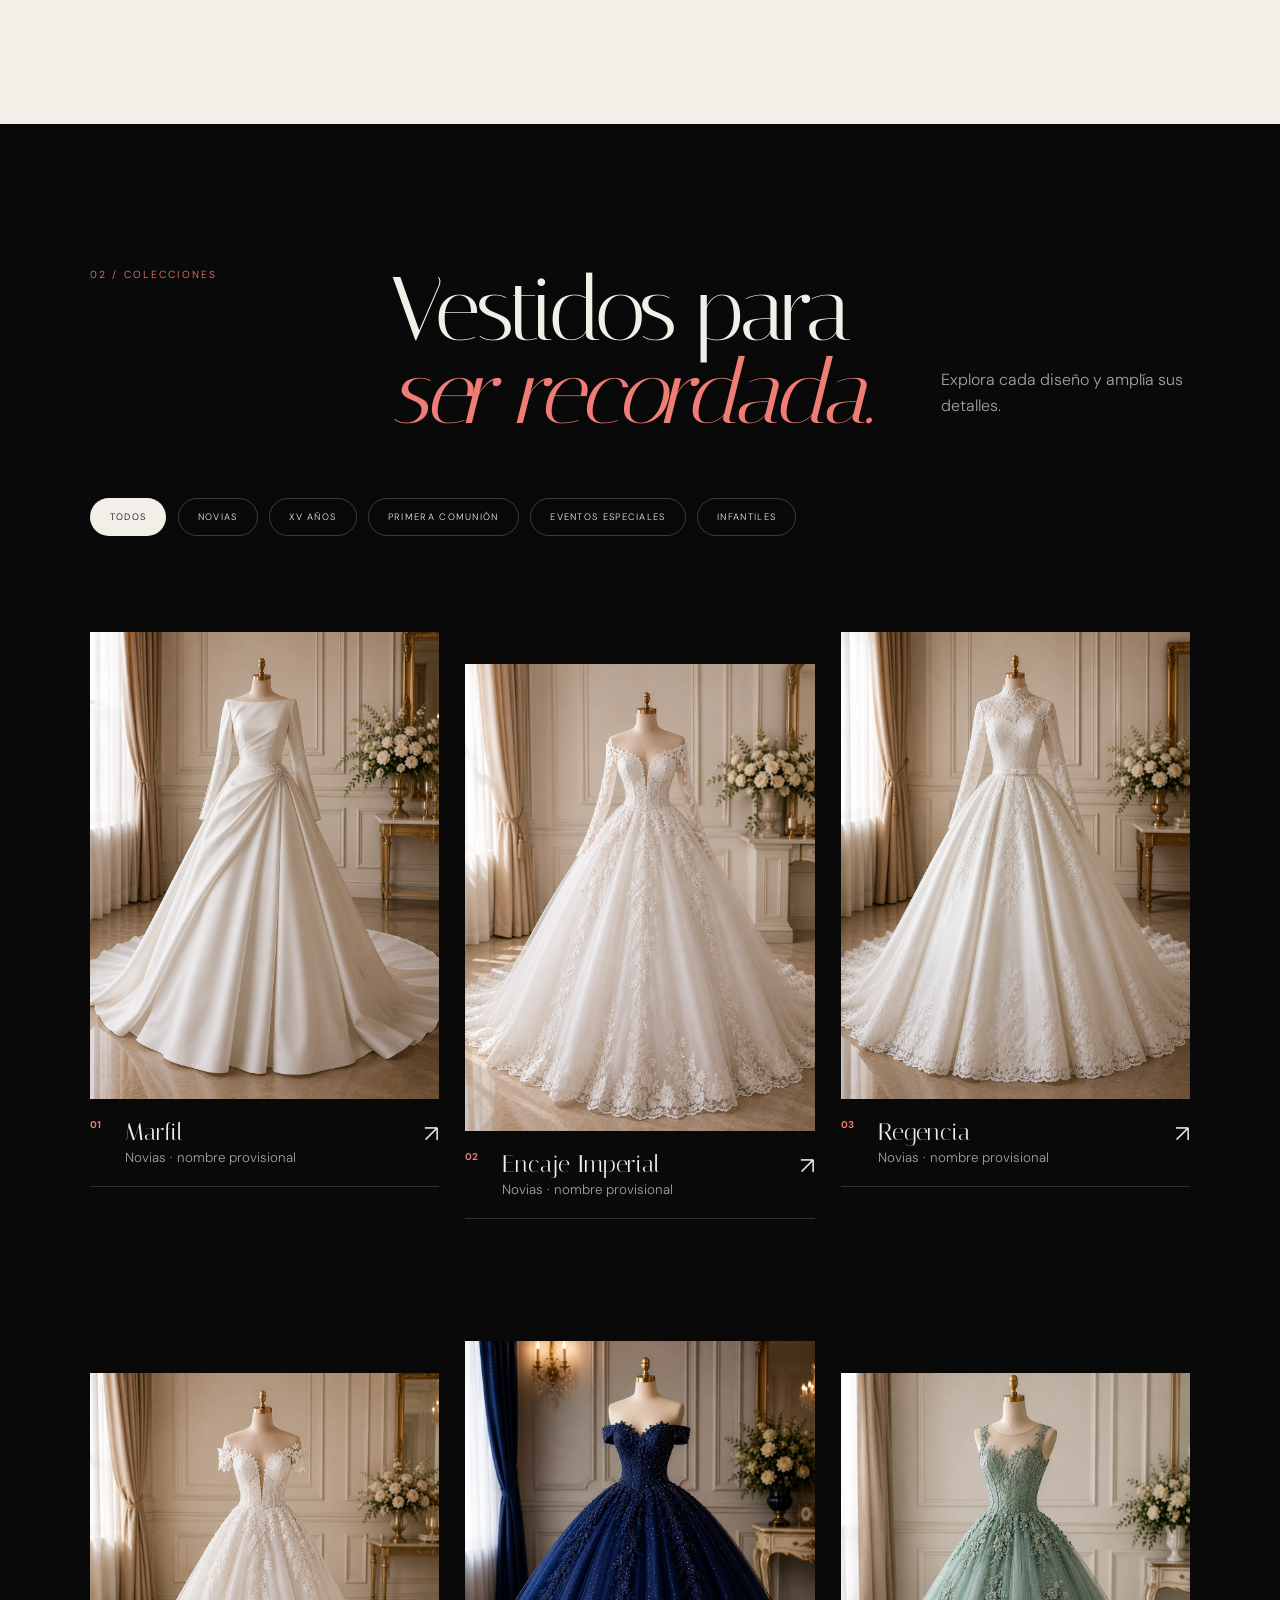
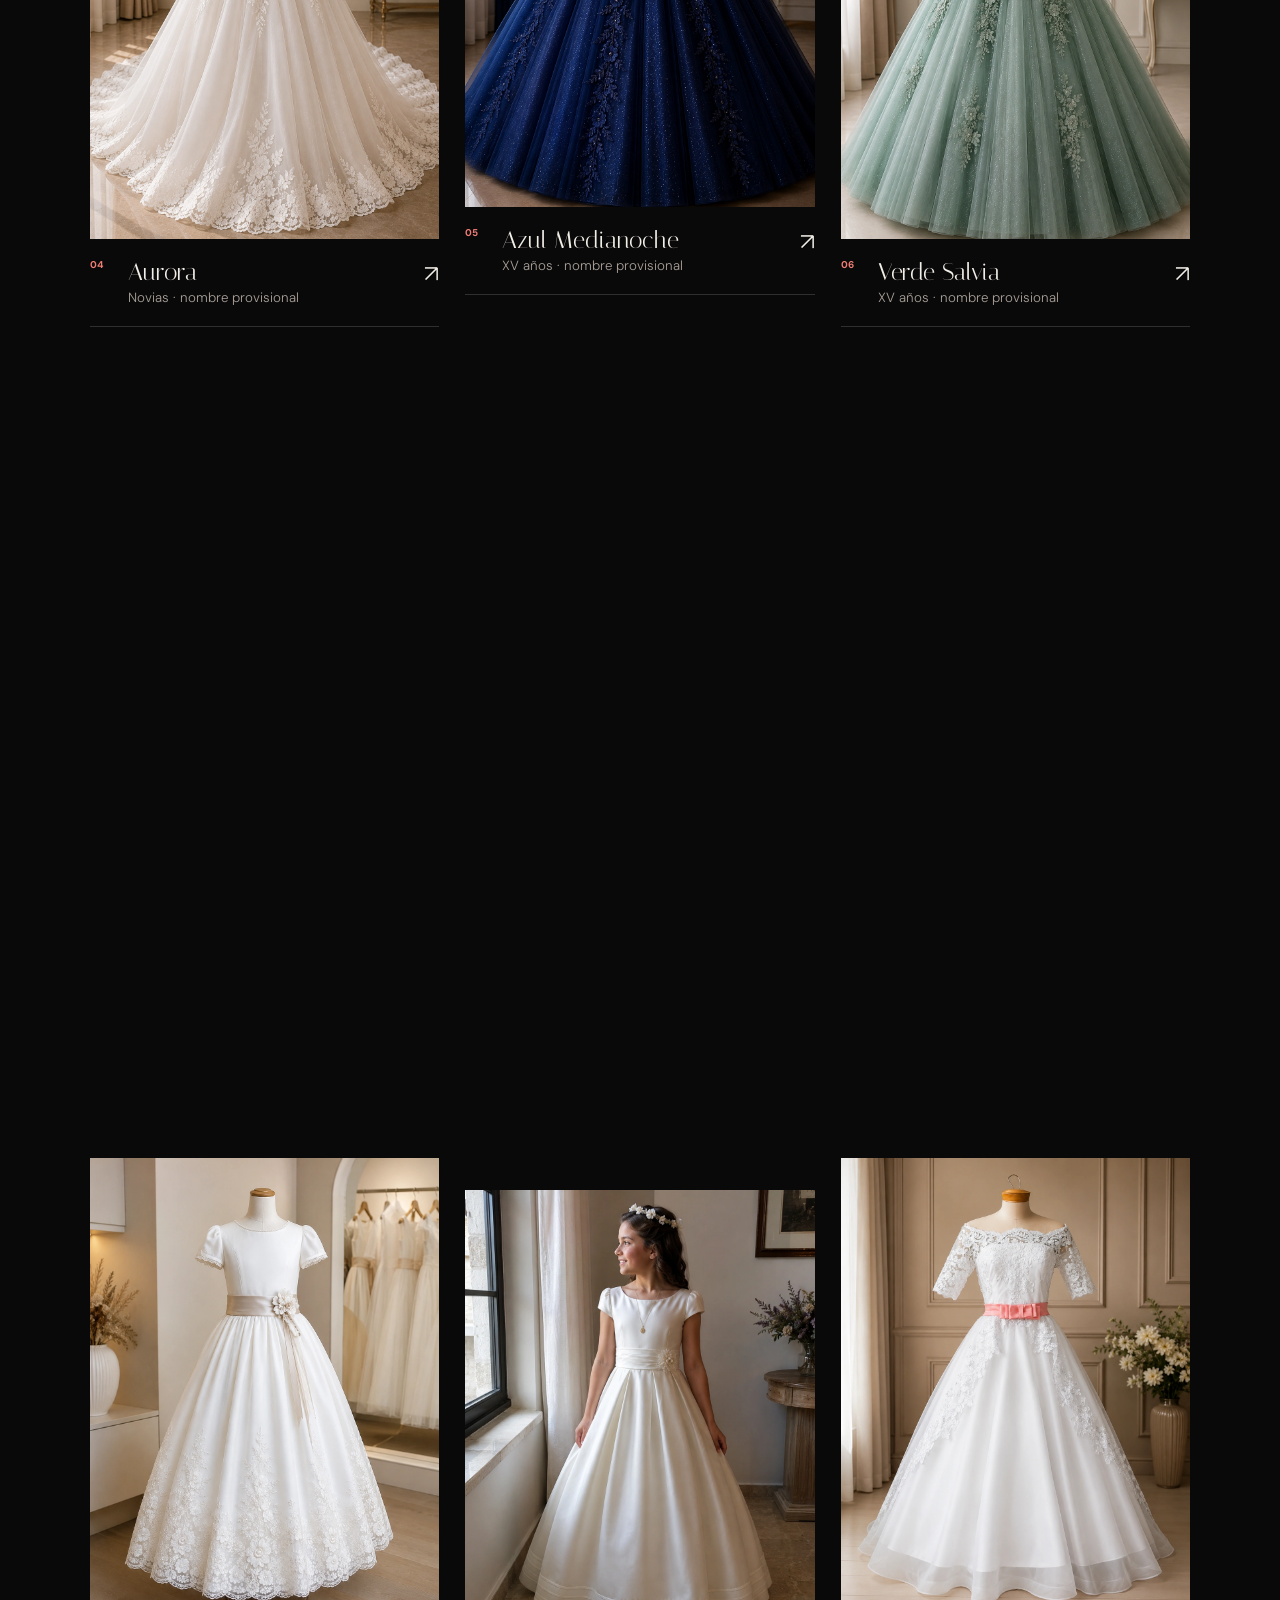
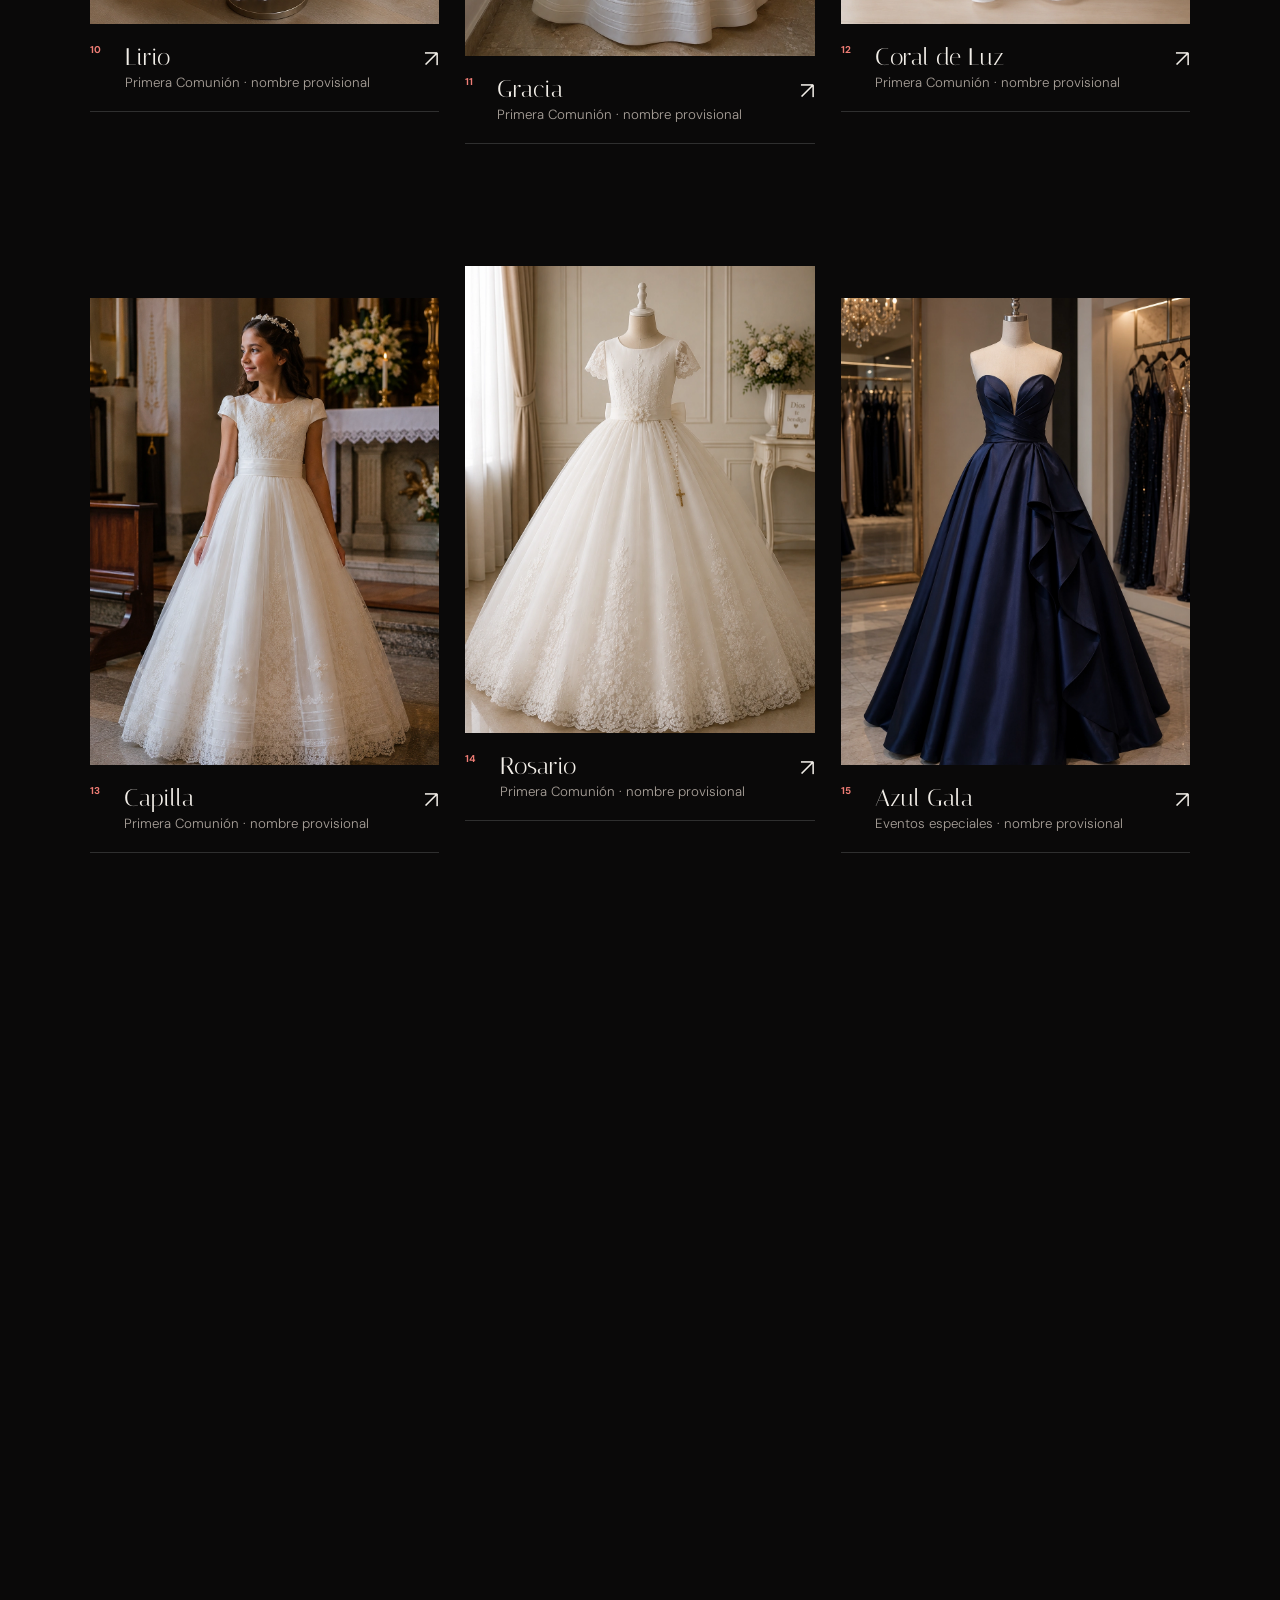
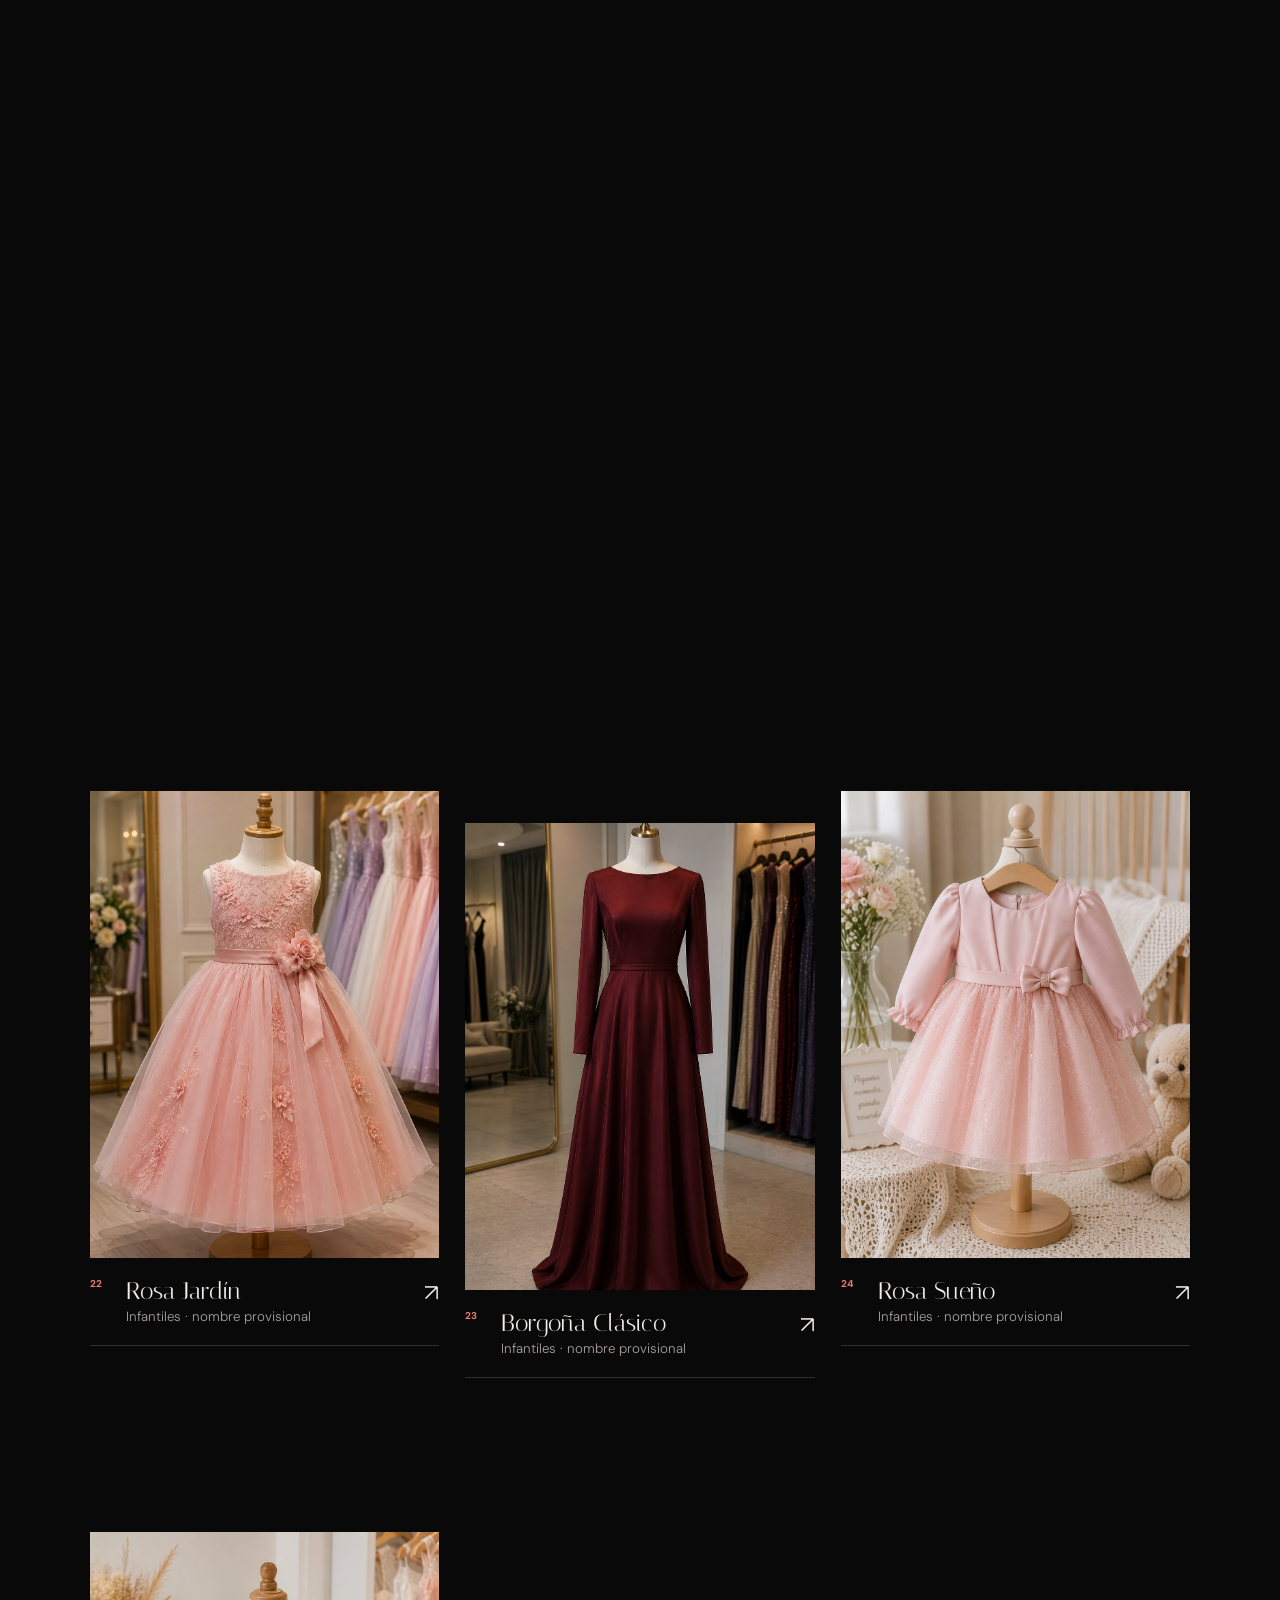
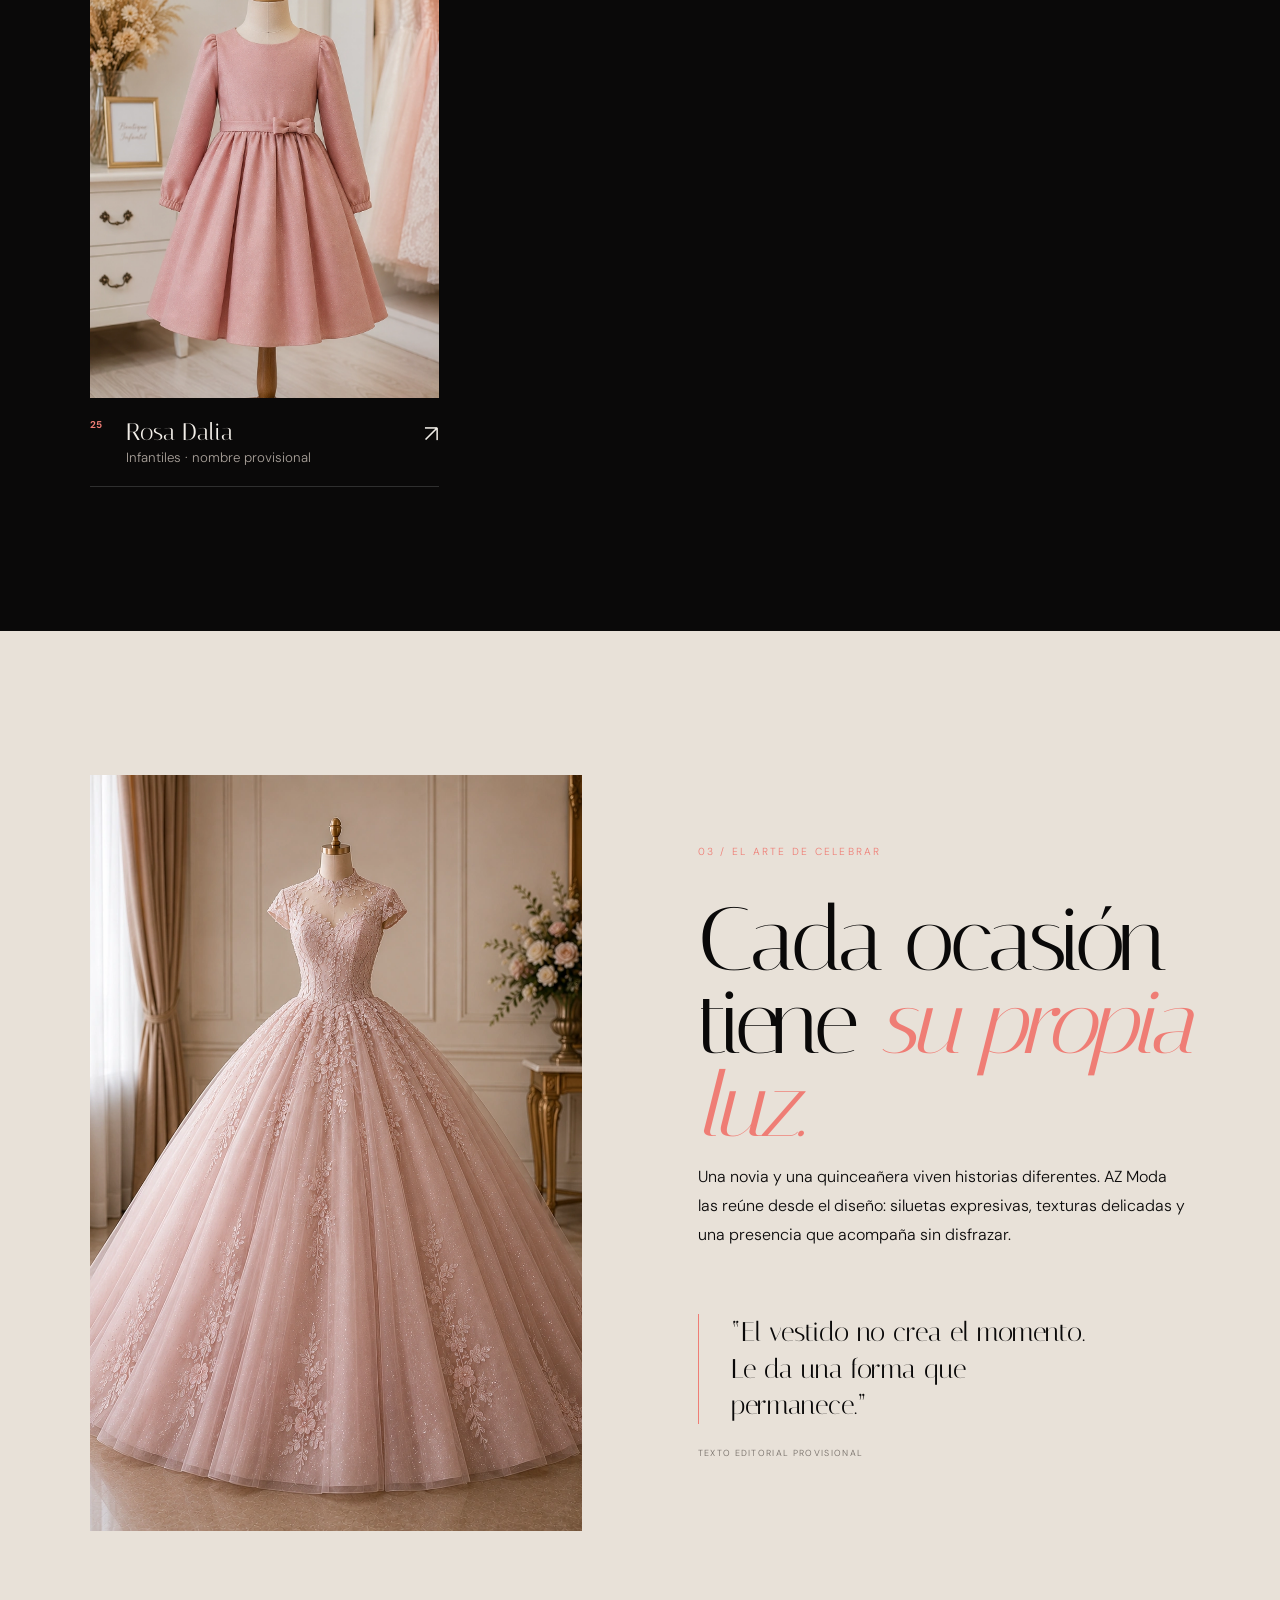
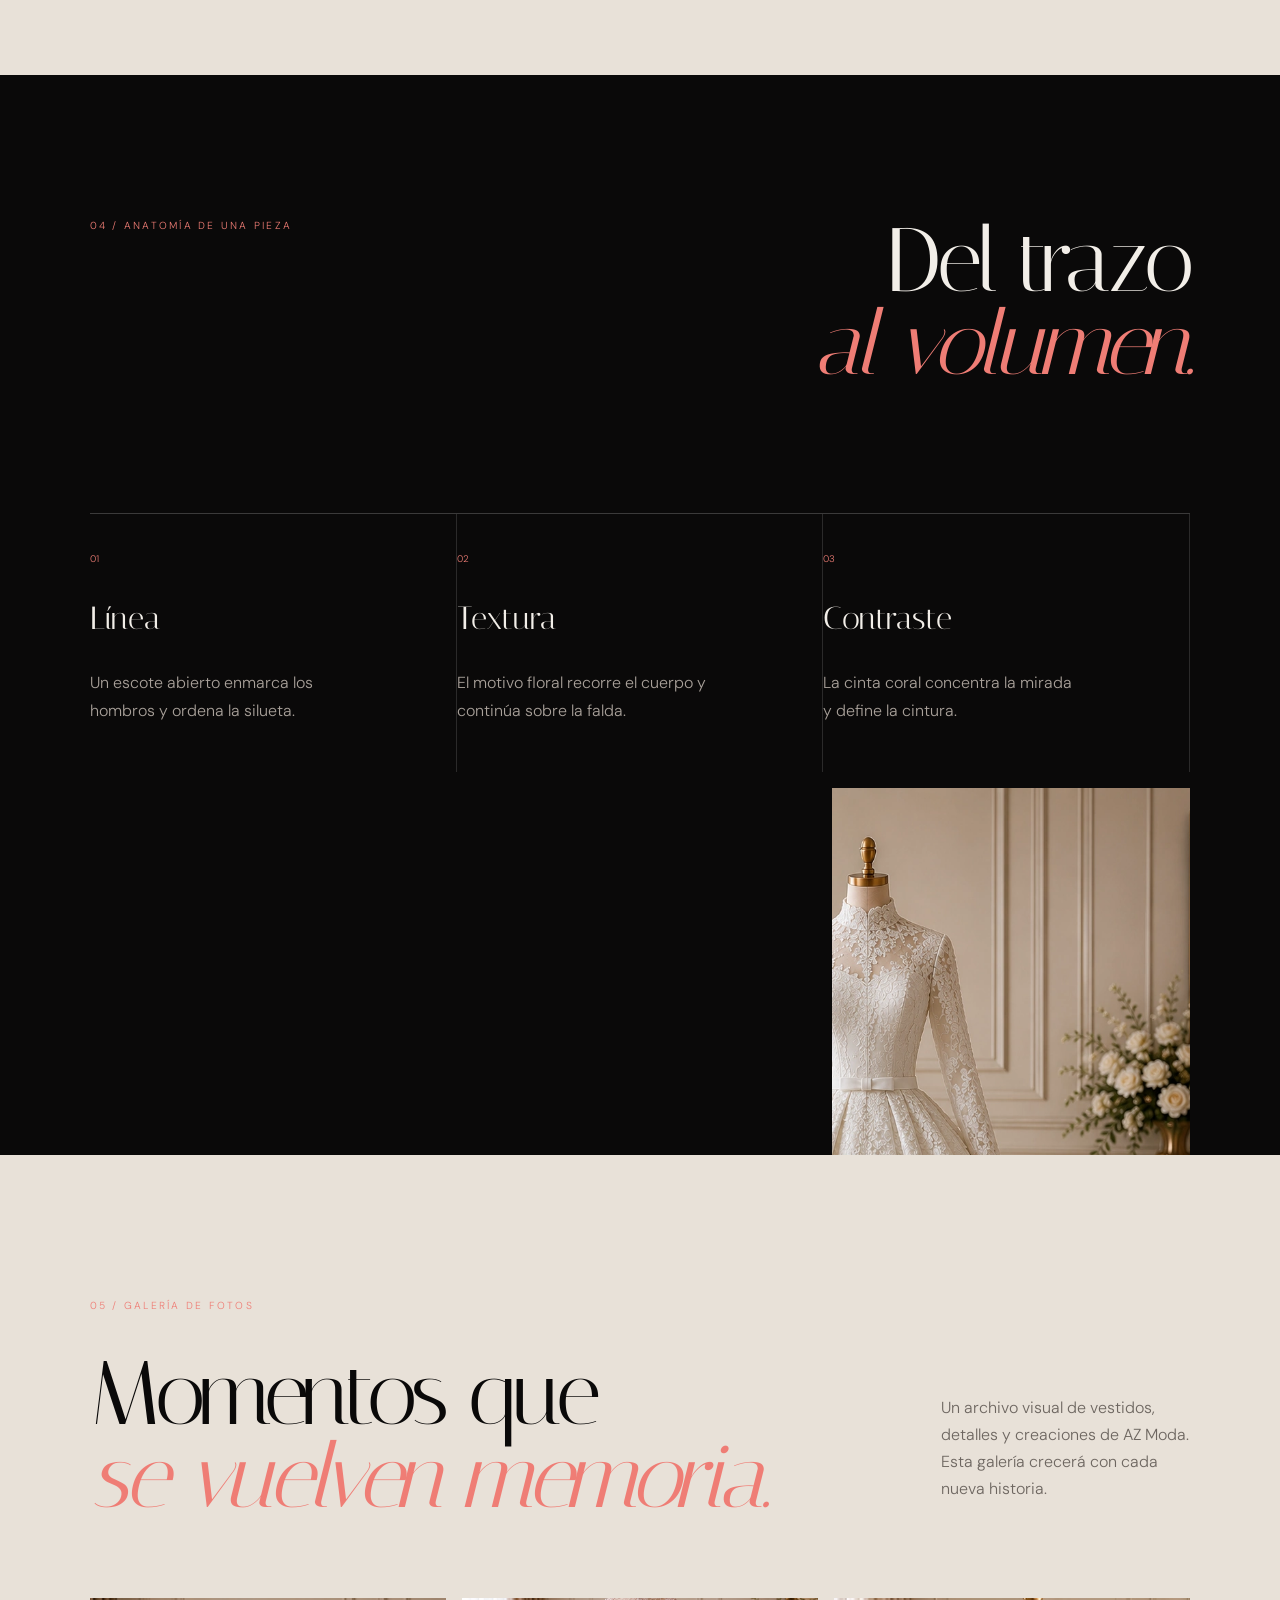
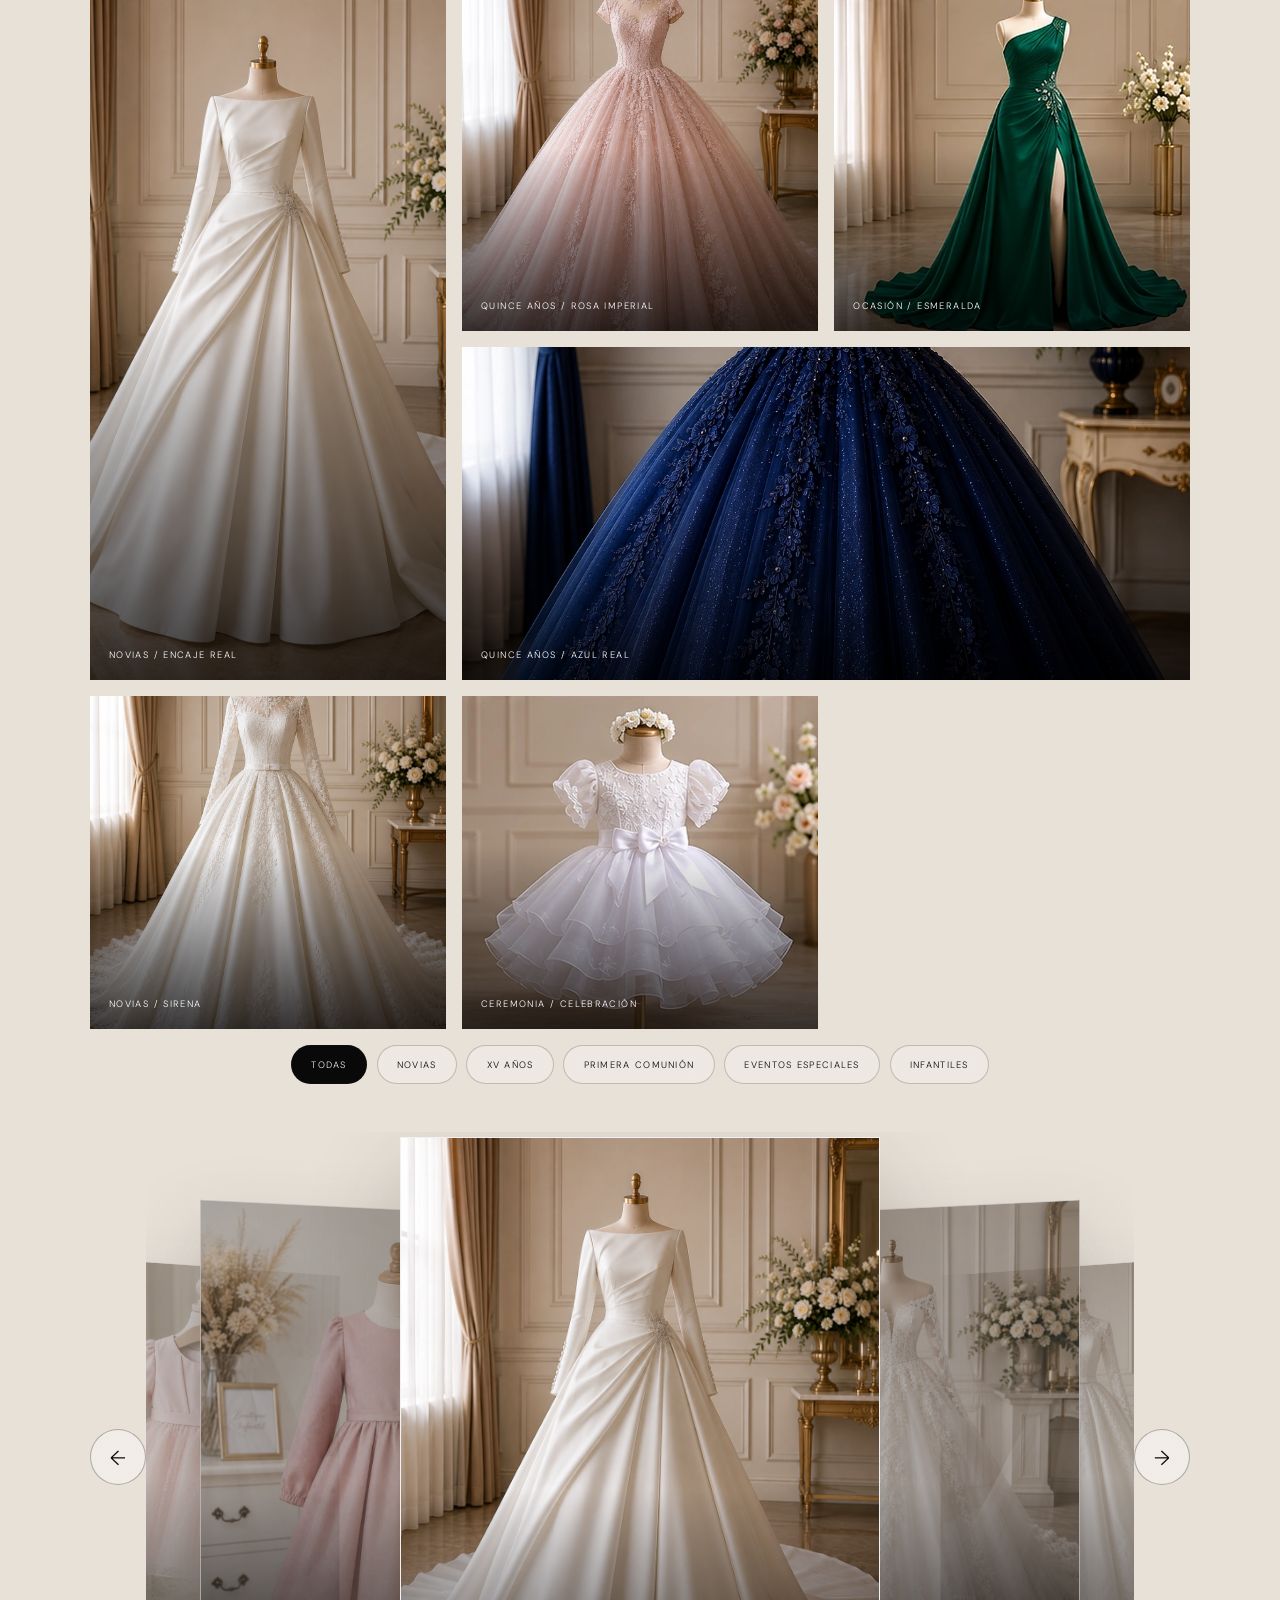
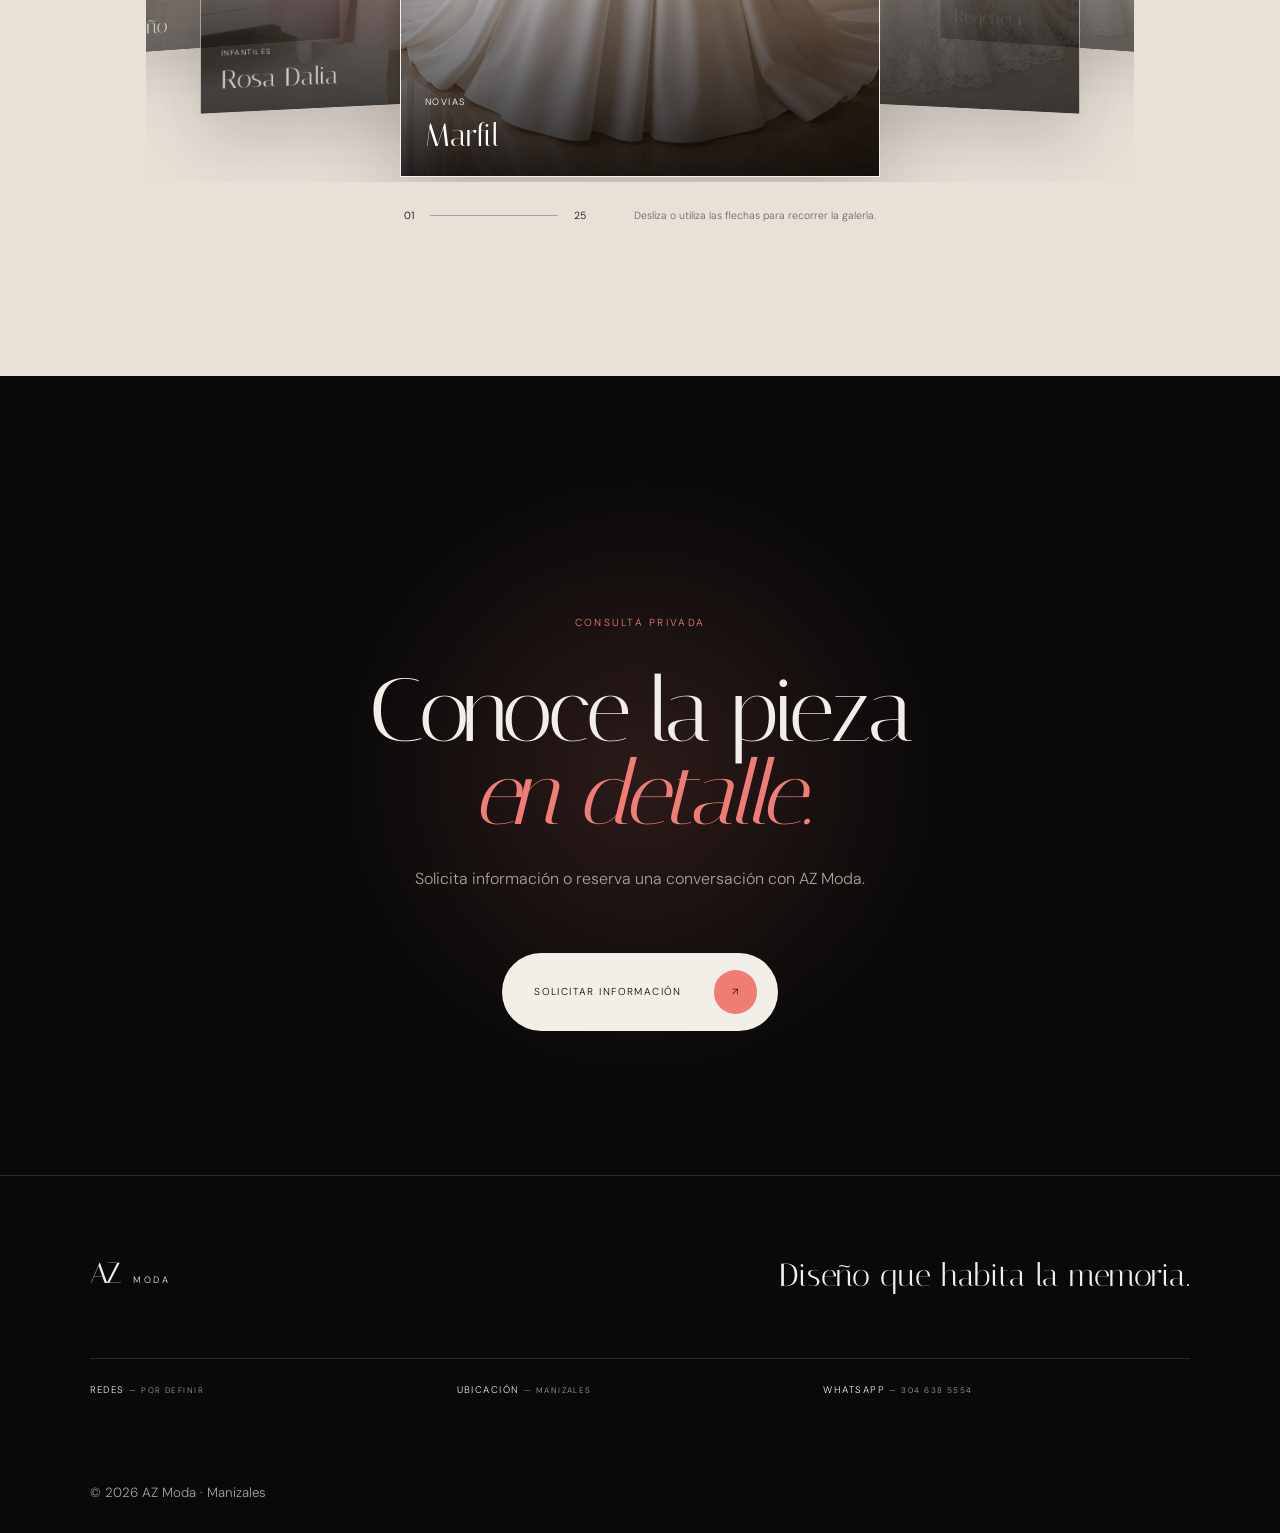
==== commit 21630d01: "Añadir colección de vestidos infantiles" ====
--- a/index.html
+++ b/index.html
@@ -51,7 +51,7 @@
 
     <section class="collection section" id="coleccion" aria-labelledby="collection-title">
       <header class="section-heading reveal"><p class="kicker">02 / Colecciones</p><h2 class="display" id="collection-title">Vestidos para<br><em>ser recordada.</em></h2><p>Explora cada diseño y amplía sus detalles.</p></header>
-      <div class="filters reveal" role="group" aria-label="Filtrar colección"><button class="is-active" type="button" data-filter="all">Todos</button><button type="button" data-filter="novias">Novias</button><button type="button" data-filter="quince">XV años</button><button type="button" data-filter="ceremonia">Primera Comunión</button><button type="button" data-filter="ocasion">Eventos especiales</button></div>
+      <div class="filters reveal" role="group" aria-label="Filtrar colección"><button class="is-active" type="button" data-filter="all">Todos</button><button type="button" data-filter="novias">Novias</button><button type="button" data-filter="quince">XV años</button><button type="button" data-filter="ceremonia">Primera Comunión</button><button type="button" data-filter="ocasion">Eventos especiales</button><button type="button" data-filter="infantiles">Infantiles</button></div>
       <div class="gallery">
         <button class="art-card reveal" data-index="0" data-category="novias" aria-label="Ampliar vestido Marfil"><span class="art-img"><img src="assets/novia-encaje.webp" alt="Vestido de novia satinado de manga larga" width="1086" height="1448" loading="lazy" /></span><span class="art-meta"><b>01</b><span><strong>Marfil</strong><small>Novias · nombre provisional</small></span><i>↗</i></span></button>
         <button class="art-card art-card--offset reveal" data-index="1" data-category="novias" aria-label="Ampliar vestido Encaje Imperial"><span class="art-img"><img src="assets/novia-satin.webp" alt="Vestido de novia de manga larga con encaje integral" width="1086" height="1448" loading="lazy" /></span><span class="art-meta"><b>02</b><span><strong>Encaje Imperial</strong><small>Novias · nombre provisional</small></span><i>↗</i></span></button>
@@ -74,6 +74,10 @@
         <button class="art-card art-card--offset reveal" data-index="18" data-category="ocasion" aria-label="Ampliar vestido Rubí"><span class="art-img"><img src="assets/evento-rubi.webp" alt="Vestido rojo de lentejuelas" width="1023" height="1537" loading="lazy" /></span><span class="art-meta"><b>19</b><span><strong>Rubí</strong><small>Eventos especiales · nombre provisional</small></span><i>↗</i></span></button>
         <button class="art-card reveal" data-index="19" data-category="ocasion" aria-label="Ampliar vestido Noche Azul"><span class="art-img"><img src="assets/evento-noche-azul.webp" alt="Vestido azul con abertura frontal" width="1024" height="1536" loading="lazy" /></span><span class="art-meta"><b>20</b><span><strong>Noche Azul</strong><small>Eventos especiales · nombre provisional</small></span><i>↗</i></span></button>
         <button class="art-card art-card--offset reveal" data-index="20" data-category="ocasion" aria-label="Ampliar vestido Lavanda"><span class="art-img"><img src="assets/evento-lavanda.webp" alt="Vestido corto lavanda asimétrico" width="1024" height="1536" loading="lazy" /></span><span class="art-meta"><b>21</b><span><strong>Lavanda</strong><small>Eventos especiales · nombre provisional</small></span><i>↗</i></span></button>
+        <button class="art-card reveal" data-index="21" data-category="infantiles" aria-label="Ampliar vestido Rosa Jardín"><span class="art-img"><img src="assets/infantil-rosa-jardin.webp" alt="Vestido infantil rosa con flores y falda de tul" width="1024" height="1536" loading="lazy" /></span><span class="art-meta"><b>22</b><span><strong>Rosa Jardín</strong><small>Infantiles · nombre provisional</small></span><i>↗</i></span></button>
+        <button class="art-card art-card--offset reveal" data-index="22" data-category="infantiles" aria-label="Ampliar vestido Borgoña Clásico"><span class="art-img"><img src="assets/infantil-borgona.webp" alt="Vestido formal borgoña de manga larga" width="1024" height="1536" loading="lazy" /></span><span class="art-meta"><b>23</b><span><strong>Borgoña Clásico</strong><small>Infantiles · nombre provisional</small></span><i>↗</i></span></button>
+        <button class="art-card reveal" data-index="23" data-category="infantiles" aria-label="Ampliar vestido Rosa Sueño"><span class="art-img"><img src="assets/infantil-rosa-sueno.webp" alt="Vestido infantil rosa de manga larga con lazo y tul" width="1024" height="1536" loading="lazy" /></span><span class="art-meta"><b>24</b><span><strong>Rosa Sueño</strong><small>Infantiles · nombre provisional</small></span><i>↗</i></span></button>
+        <button class="art-card art-card--offset reveal" data-index="24" data-category="infantiles" aria-label="Ampliar vestido Rosa Dalia"><span class="art-img"><img src="assets/infantil-rosa-dalia.webp" alt="Vestido infantil rosa empolvado de manga larga" width="1024" height="1536" loading="lazy" /></span><span class="art-meta"><b>25</b><span><strong>Rosa Dalia</strong><small>Infantiles · nombre provisional</small></span><i>↗</i></span></button>
       </div>
     </section>
 
@@ -106,7 +110,7 @@
         <button class="photo-tile reveal" type="button" data-photo-index="9" aria-label="Ampliar vestido Celebración"><img src="assets/ceremonia-nina.webp" alt="Vestido infantil de ceremonia" width="384" height="336" loading="lazy" /><span>Ceremonia / Celebración</span></button>
       </div>
       <p class="gallery-note reveal">Nuevas fotografías próximamente.</p>
-      <div class="gallery-categories reveal" role="group" aria-label="Categorías de la galería"><button class="is-active" type="button" data-gallery-filter="all">Todas</button><button type="button" data-gallery-filter="novias">Novias</button><button type="button" data-gallery-filter="xv">XV años</button><button type="button" data-gallery-filter="comunion">Primera Comunión</button><button type="button" data-gallery-filter="reuniones">Eventos especiales</button></div>
+      <div class="gallery-categories reveal" role="group" aria-label="Categorías de la galería"><button class="is-active" type="button" data-gallery-filter="all">Todas</button><button type="button" data-gallery-filter="novias">Novias</button><button type="button" data-gallery-filter="xv">XV años</button><button type="button" data-gallery-filter="comunion">Primera Comunión</button><button type="button" data-gallery-filter="reuniones">Eventos especiales</button><button type="button" data-gallery-filter="infantiles">Infantiles</button></div>
       <div class="gallery-3d-shell reveal">
         <button class="gallery-arrow gallery-arrow--prev" type="button" aria-label="Fotografía anterior">←</button>
         <div class="gallery-3d-stage" aria-live="polite">
@@ -131,10 +135,14 @@
           <button class="gallery-3d-card" type="button" data-gallery-index="18" data-gallery-category="reuniones"><img src="assets/evento-rubi.webp" alt="Vestido Rubí" loading="lazy" /><span>Eventos especiales <b>Rubí</b></span></button>
           <button class="gallery-3d-card" type="button" data-gallery-index="19" data-gallery-category="reuniones"><img src="assets/evento-noche-azul.webp" alt="Vestido Noche Azul" loading="lazy" /><span>Eventos especiales <b>Noche Azul</b></span></button>
           <button class="gallery-3d-card" type="button" data-gallery-index="20" data-gallery-category="reuniones"><img src="assets/evento-lavanda.webp" alt="Vestido Lavanda" loading="lazy" /><span>Eventos especiales <b>Lavanda</b></span></button>
+          <button class="gallery-3d-card" type="button" data-gallery-index="21" data-gallery-category="infantiles"><img src="assets/infantil-rosa-jardin.webp" alt="Vestido infantil Rosa Jardín" loading="lazy" /><span>Infantiles <b>Rosa Jardín</b></span></button>
+          <button class="gallery-3d-card" type="button" data-gallery-index="22" data-gallery-category="infantiles"><img src="assets/infantil-borgona.webp" alt="Vestido infantil Borgoña Clásico" loading="lazy" /><span>Infantiles <b>Borgoña Clásico</b></span></button>
+          <button class="gallery-3d-card" type="button" data-gallery-index="23" data-gallery-category="infantiles"><img src="assets/infantil-rosa-sueno.webp" alt="Vestido infantil Rosa Sueño" loading="lazy" /><span>Infantiles <b>Rosa Sueño</b></span></button>
+          <button class="gallery-3d-card" type="button" data-gallery-index="24" data-gallery-category="infantiles"><img src="assets/infantil-rosa-dalia.webp" alt="Vestido infantil Rosa Dalia" loading="lazy" /><span>Infantiles <b>Rosa Dalia</b></span></button>
         </div>
         <button class="gallery-arrow gallery-arrow--next" type="button" aria-label="Fotografía siguiente">→</button>
       </div>
-      <div class="gallery-progress reveal"><span class="gallery-current">01</span><i></i><span class="gallery-total">21</span><p>Desliza o utiliza las flechas para recorrer la galería.</p></div>
+      <div class="gallery-progress reveal"><span class="gallery-current">01</span><i></i><span class="gallery-total">25</span><p>Desliza o utiliza las flechas para recorrer la galería.</p></div>
     </section>
 
     <section class="contact section" id="cita" aria-labelledby="contact-title">
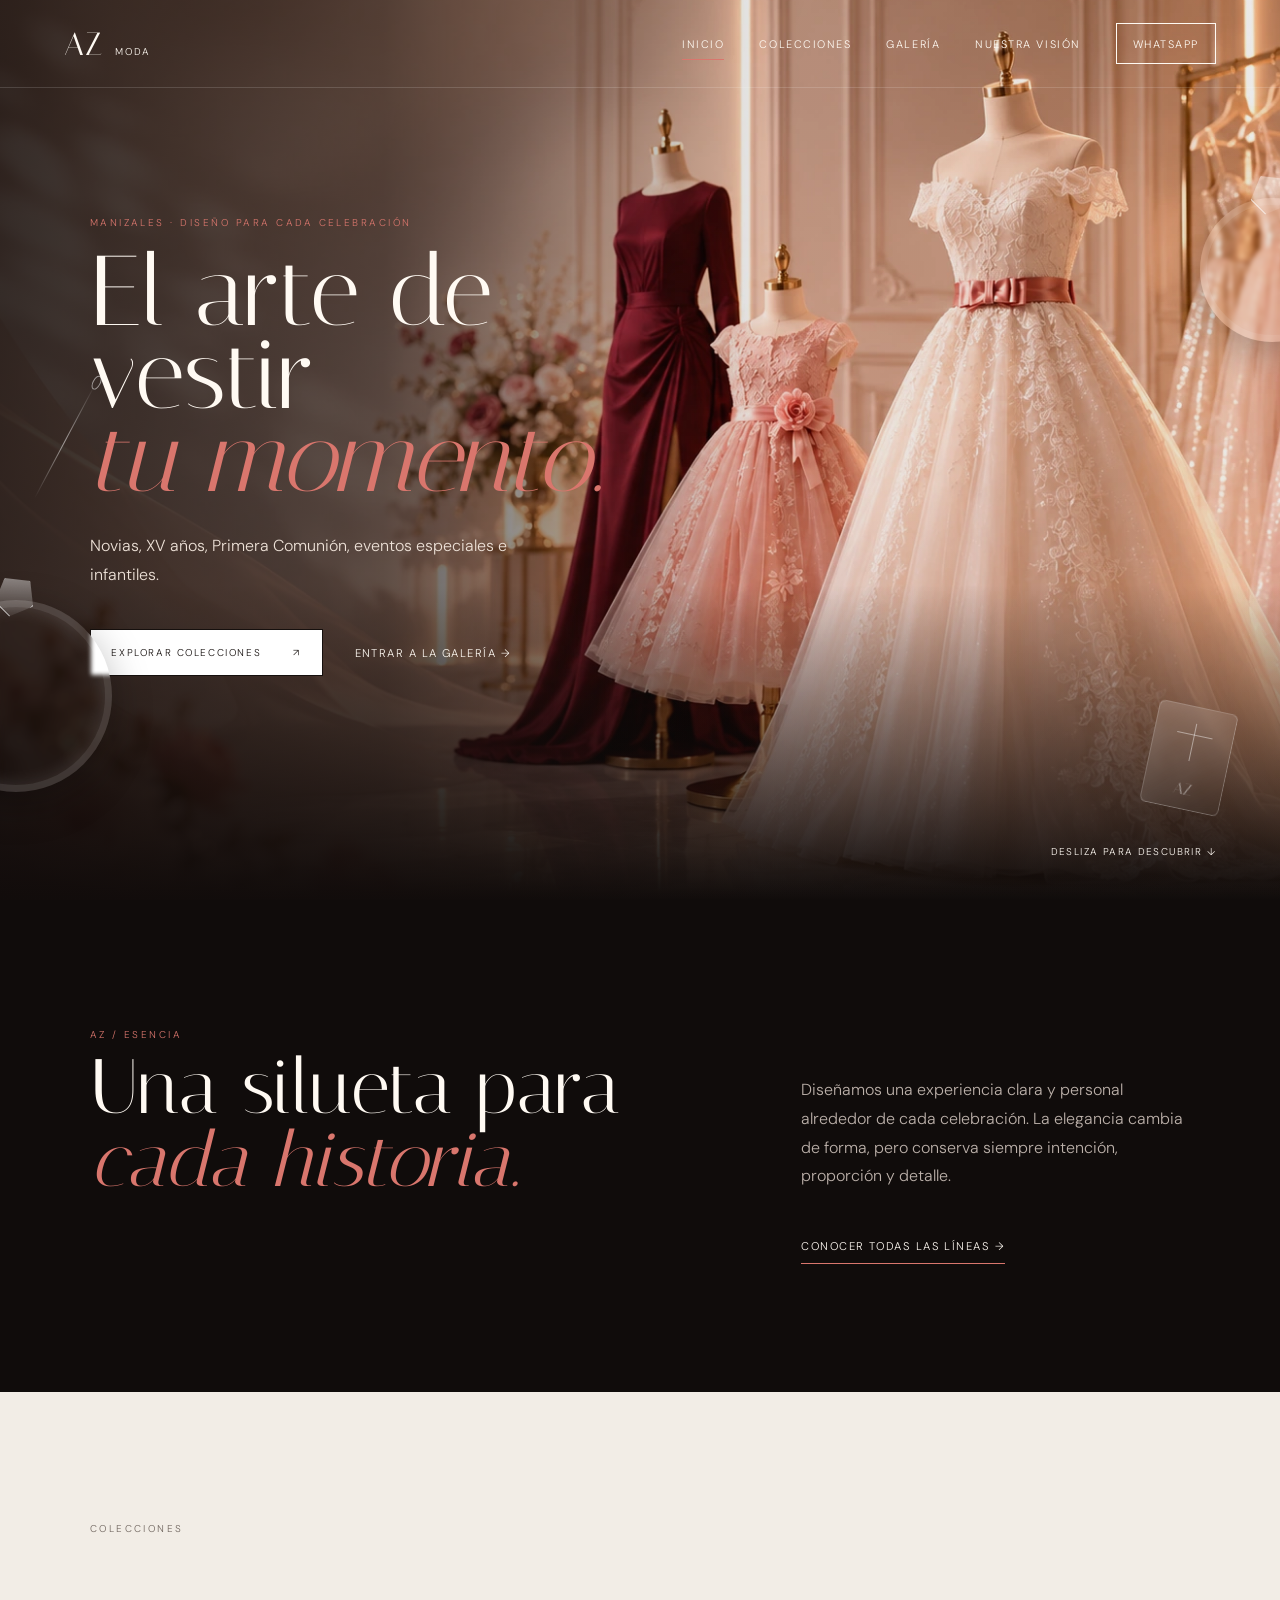
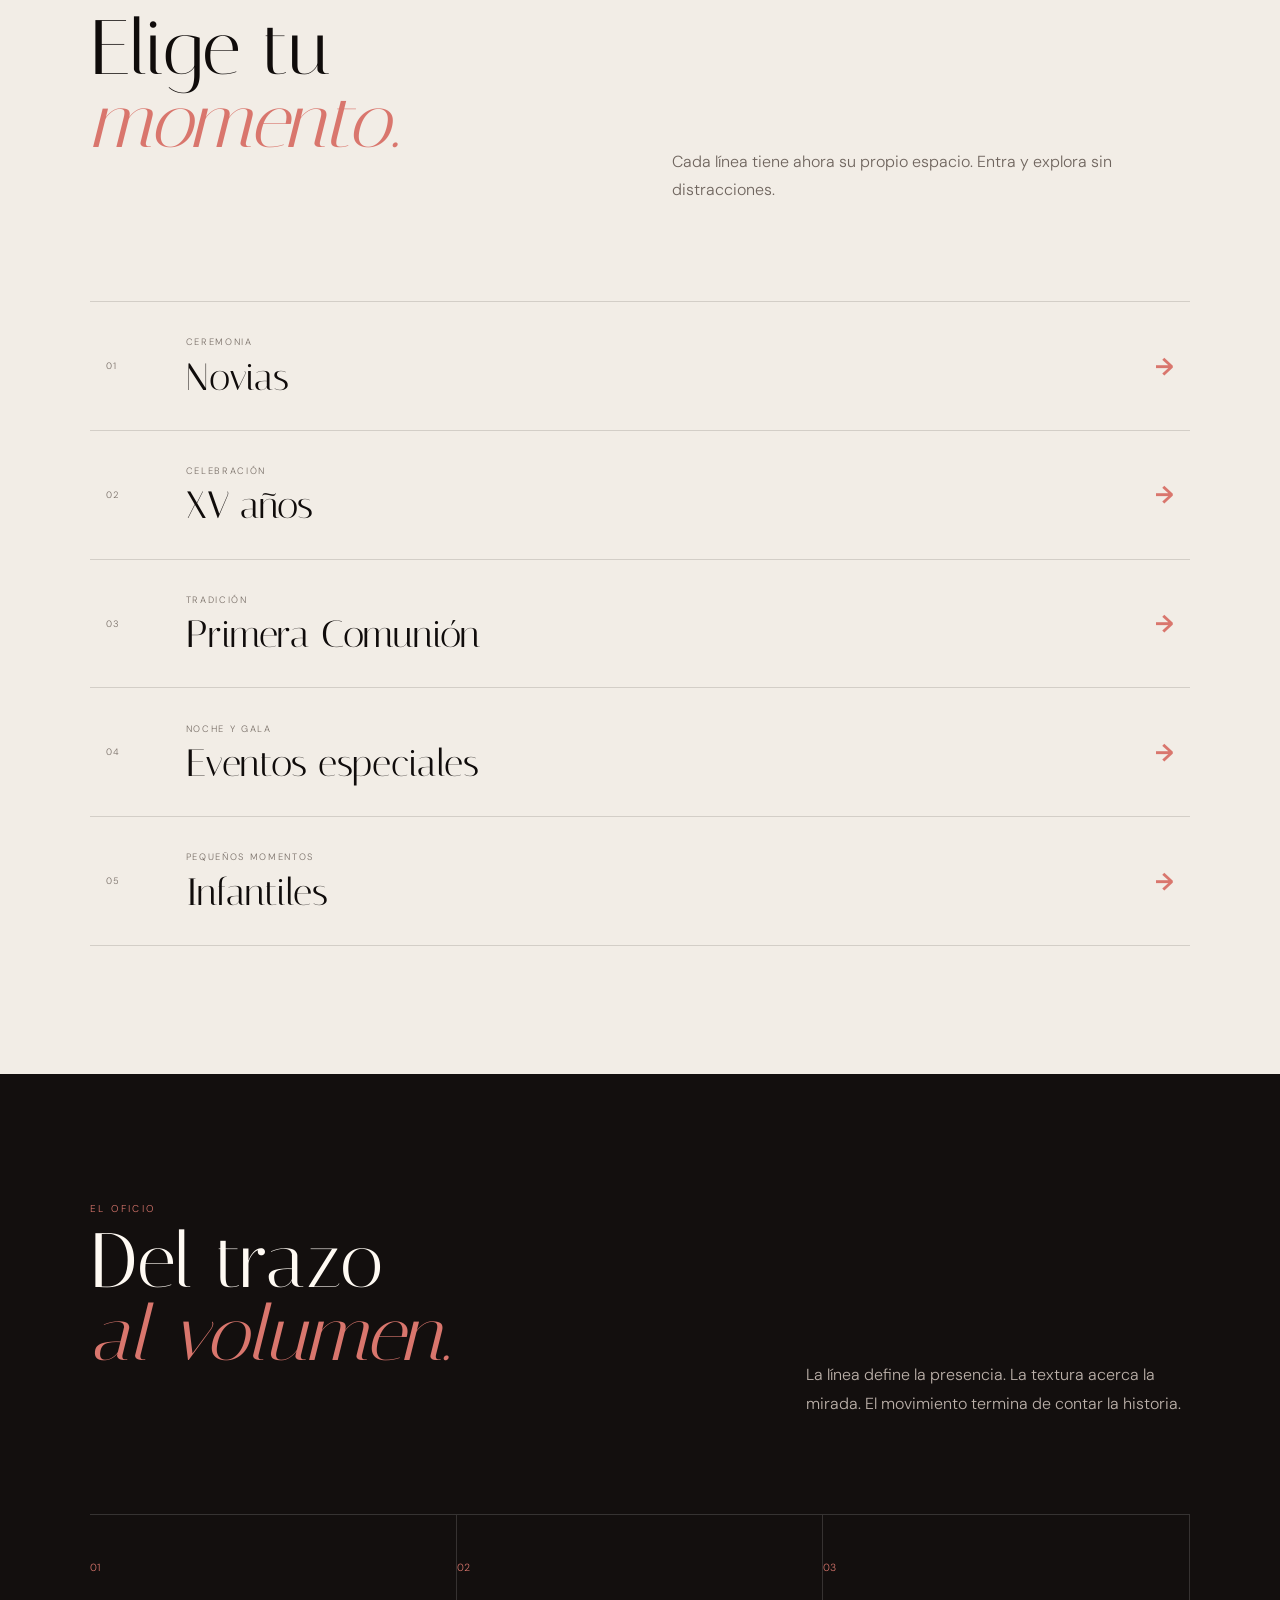
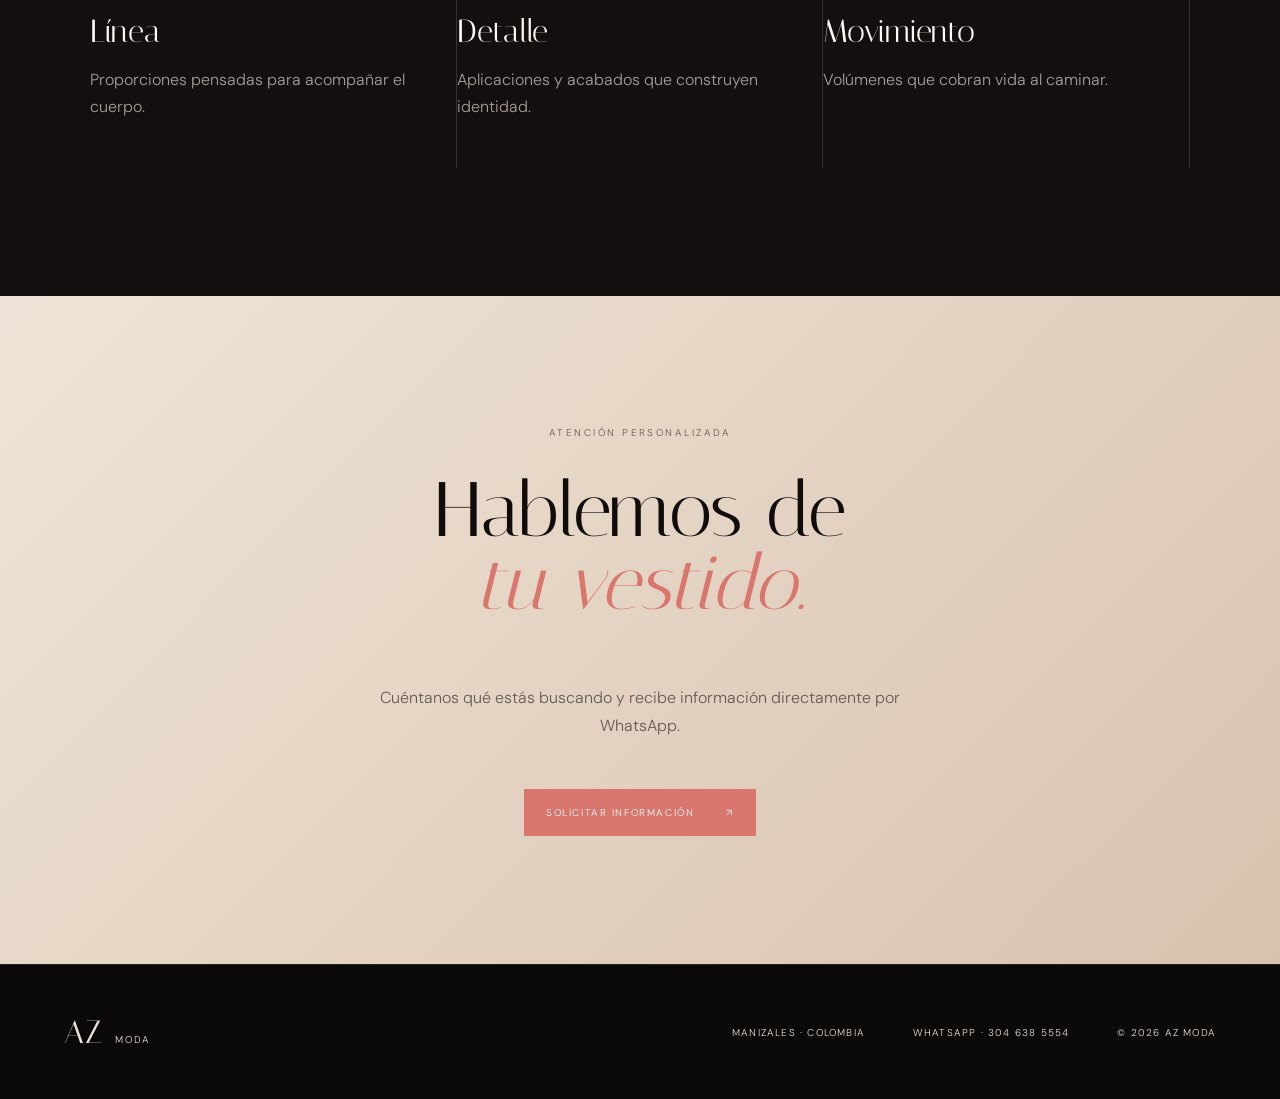
==== commit 32586526: "Rediseñar portada y separar colecciones y galería" ====
--- a/index.html
+++ b/index.html
@@ -1,167 +1,10 @@
-<!doctype html>
-<html lang="es">
-<head>
-  <meta charset="UTF-8" />
-  <meta name="viewport" content="width=device-width, initial-scale=1.0" />
-  <meta name="theme-color" content="#0a0909" />
-  <meta name="description" content="AZ Moda — vestidos elegantes para novias, quince años y celebraciones inolvidables." />
-  <meta property="og:title" content="AZ Moda — Alta costura contemporánea" />
-  <meta property="og:description" content="Colecciones de novias y quince años. Descubre el universo visual de AZ Moda." />
-  <meta property="og:image" content="assets/hero-alba-coral.webp" />
-  <link rel="icon" href="favicon.svg" type="image/svg+xml" />
-  <link rel="preconnect" href="https://fonts.googleapis.com" />
-  <link rel="preconnect" href="https://fonts.gstatic.com" crossorigin />
-  <link href="https://fonts.googleapis.com/css2?family=DM+Sans:wght@300;400;500&family=Italiana&display=swap" rel="stylesheet" />
-  <link rel="stylesheet" href="style.css" />
-  <title>AZ Moda — El arte de vestir</title>
-</head>
-<body>
-  <div class="ambient-3d" aria-hidden="true"><i class="glass-orbit orbit-a"></i><i class="glass-orbit orbit-b"></i><i class="glass-gem gem-a"></i><i class="glass-gem gem-b"></i><i class="light-ribbon"></i></div>
-  <a class="skip-link" href="#contenido">Ir al contenido</a>
-  <div class="intro" aria-hidden="true"><span>AZ</span><i></i></div>
-  <header class="site-header">
-    <a class="logo" href="#inicio" aria-label="AZ Moda, inicio">AZ <span>Moda</span></a>
-    <button class="menu-toggle" type="button" aria-expanded="false" aria-controls="nav">Menú</button>
-    <nav id="nav" aria-label="Navegación principal">
-      <a href="#esencia">Esencia</a><a href="#coleccion">Colección</a><a href="#galeria">Galería</a><a href="#vision">Visión</a><a href="#cita">Cita</a>
-    </nav>
-  </header>
-
-  <main id="contenido">
-    <section class="hero" id="inicio" aria-labelledby="hero-title">
-      <div class="hero-media"><img src="assets/hero-alba-coral.webp" alt="Vestido blanco con encaje floral y cinturón coral en un salón marfil" width="1086" height="1448" fetchpriority="high" /></div>
-      <div class="hero-cameo hero-cameo--one"><img src="assets/quince-lavanda.webp" alt="Vestido lavanda de quince años con mariposas bordadas" width="384" height="345" /></div>
-      <div class="hero-cameo hero-cameo--two"><img src="assets/ocasion-esmeralda.webp" alt="Vestido verde esmeralda de una manga" width="378" height="336" /></div>
-      <div class="hero-glow"></div>
-      <p class="eyebrow">Novias · Quince años · Ceremonia · Ocasiones</p>
-      <h1 id="hero-title"><span>Tu momento,</span><em>hecho vestido.</em></h1>
-      <p class="hero-copy">Siluetas que celebran quién eres y la historia que estás por vivir.</p>
-      <a class="explore" href="#coleccion"><span>Descubrir colecciones</span><i aria-hidden="true">↓</i></a>
-      <span class="hero-index" aria-hidden="true">AZ / Moda</span>
-    </section>
-
-    <section class="essence section" id="esencia" aria-labelledby="essence-title">
-      <p class="kicker reveal">01 / Esencia</p>
-      <div class="essence-grid">
-        <h2 class="display reveal" id="essence-title">Elegancia para cada <em>historia.</em></h2>
-        <div class="body-copy reveal"><p>AZ Moda reúne vestidos para novias, quince años y ocasiones especiales bajo una misma mirada: proporción, textura y movimiento en equilibrio.</p><p>De los blancos luminosos a los tonos profundos, cada silueta propone una forma distinta de habitar un momento importante.</p></div>
-      </div>
-      <div class="material-notes reveal" aria-label="Líneas de diseño"><span>Novias</span><span>Quince años</span><span>Ocasiones especiales</span></div>
-    </section>
-
-    <section class="collection section" id="coleccion" aria-labelledby="collection-title">
-      <header class="section-heading reveal"><p class="kicker">02 / Colecciones</p><h2 class="display" id="collection-title">Vestidos para<br><em>ser recordada.</em></h2><p>Explora cada diseño y amplía sus detalles.</p></header>
-      <div class="filters reveal" role="group" aria-label="Filtrar colección"><button class="is-active" type="button" data-filter="all">Todos</button><button type="button" data-filter="novias">Novias</button><button type="button" data-filter="quince">XV años</button><button type="button" data-filter="ceremonia">Primera Comunión</button><button type="button" data-filter="ocasion">Eventos especiales</button><button type="button" data-filter="infantiles">Infantiles</button></div>
-      <div class="gallery">
-        <button class="art-card reveal" data-index="0" data-category="novias" aria-label="Ampliar vestido Marfil"><span class="art-img"><img src="assets/novia-encaje.webp" alt="Vestido de novia satinado de manga larga" width="1086" height="1448" loading="lazy" /></span><span class="art-meta"><b>01</b><span><strong>Marfil</strong><small>Novias · nombre provisional</small></span><i>↗</i></span></button>
-        <button class="art-card art-card--offset reveal" data-index="1" data-category="novias" aria-label="Ampliar vestido Encaje Imperial"><span class="art-img"><img src="assets/novia-satin.webp" alt="Vestido de novia de manga larga con encaje integral" width="1086" height="1448" loading="lazy" /></span><span class="art-meta"><b>02</b><span><strong>Encaje Imperial</strong><small>Novias · nombre provisional</small></span><i>↗</i></span></button>
-        <button class="art-card reveal" data-index="2" data-category="novias" aria-label="Ampliar vestido Regencia"><span class="art-img"><img src="assets/novia-sirena.webp" alt="Vestido de novia de cuello alto y encaje" width="1086" height="1448" loading="lazy" /></span><span class="art-meta"><b>03</b><span><strong>Regencia</strong><small>Novias · nombre provisional</small></span><i>↗</i></span></button>
-        <button class="art-card art-card--offset reveal" data-index="3" data-category="novias" aria-label="Ampliar vestido Aurora"><span class="art-img"><img src="assets/novia-romantica.webp" alt="Vestido de novia con escote abierto y aplicaciones florales" width="1086" height="1448" loading="lazy" /></span><span class="art-meta"><b>04</b><span><strong>Aurora</strong><small>Novias · nombre provisional</small></span><i>↗</i></span></button>
-        <button class="art-card reveal" data-index="4" data-category="quince" aria-label="Ampliar vestido Azul Medianoche"><span class="art-img"><img src="assets/quince-azul.webp" alt="Vestido azul medianoche de XV años" width="1024" height="1536" loading="lazy" /></span><span class="art-meta"><b>05</b><span><strong>Azul Medianoche</strong><small>XV años · nombre provisional</small></span><i>↗</i></span></button>
-        <button class="art-card art-card--offset reveal" data-index="5" data-category="quince" aria-label="Ampliar vestido Verde Salvia"><span class="art-img"><img src="assets/quince-verde.webp" alt="Vestido verde salvia de XV años" width="1024" height="1536" loading="lazy" /></span><span class="art-meta"><b>06</b><span><strong>Verde Salvia</strong><small>XV años · nombre provisional</small></span><i>↗</i></span></button>
-        <button class="art-card reveal" data-index="6" data-category="quince" aria-label="Ampliar vestido Rosa Nácar"><span class="art-img"><img src="assets/quince-rosa.webp" alt="Vestido rosa nácar de XV años" width="1086" height="1448" loading="lazy" /></span><span class="art-meta"><b>07</b><span><strong>Rosa Nácar</strong><small>XV años · nombre provisional</small></span><i>↗</i></span></button>
-        <button class="art-card art-card--offset reveal" data-index="7" data-category="quince" aria-label="Ampliar vestido Violeta Imperial"><span class="art-img"><img src="assets/quince-lavanda.webp" alt="Vestido violeta de XV años" width="1024" height="1536" loading="lazy" /></span><span class="art-meta"><b>08</b><span><strong>Violeta Imperial</strong><small>XV años · nombre provisional</small></span><i>↗</i></span></button>
-        <button class="art-card reveal" data-index="8" data-category="quince" aria-label="Ampliar vestido Rosa Corona"><span class="art-img"><img src="assets/quince-rosa-retrato.webp" alt="Vestido rosa de XV años con modelo y corona" width="1024" height="1536" loading="lazy" /></span><span class="art-meta"><b>09</b><span><strong>Rosa Corona</strong><small>XV años · nombre provisional</small></span><i>↗</i></span></button>
-        <button class="art-card reveal" data-index="9" data-category="ceremonia" aria-label="Ampliar vestido Lirio"><span class="art-img"><img src="assets/comunion-lirio.webp" alt="Vestido blanco de Primera Comunión con cinturón floral" width="1054" height="1492" loading="lazy" /></span><span class="art-meta"><b>10</b><span><strong>Lirio</strong><small>Primera Comunión · nombre provisional</small></span><i>↗</i></span></button>
-        <button class="art-card art-card--offset reveal" data-index="10" data-category="ceremonia" aria-label="Ampliar vestido Gracia"><span class="art-img"><img src="assets/comunion-gracia.webp" alt="Vestido satinado de Primera Comunión" width="1122" height="1402" loading="lazy" /></span><span class="art-meta"><b>11</b><span><strong>Gracia</strong><small>Primera Comunión · nombre provisional</small></span><i>↗</i></span></button>
-        <button class="art-card reveal" data-index="11" data-category="ceremonia" aria-label="Ampliar vestido Coral de Luz"><span class="art-img"><img src="assets/comunion-coral.webp" alt="Vestido blanco de encaje con cinturón coral" width="1086" height="1448" loading="lazy" /></span><span class="art-meta"><b>12</b><span><strong>Coral de Luz</strong><small>Primera Comunión · nombre provisional</small></span><i>↗</i></span></button>
-        <button class="art-card art-card--offset reveal" data-index="12" data-category="ceremonia" aria-label="Ampliar vestido Capilla"><span class="art-img"><img src="assets/comunion-capilla.webp" alt="Vestido blanco de Primera Comunión en una iglesia" width="1024" height="1536" loading="lazy" /></span><span class="art-meta"><b>13</b><span><strong>Capilla</strong><small>Primera Comunión · nombre provisional</small></span><i>↗</i></span></button>
-        <button class="art-card reveal" data-index="13" data-category="ceremonia" aria-label="Ampliar vestido Rosario"><span class="art-img"><img src="assets/comunion-rosario.webp" alt="Vestido blanco de Primera Comunión con rosario" width="1024" height="1536" loading="lazy" /></span><span class="art-meta"><b>14</b><span><strong>Rosario</strong><small>Primera Comunión · nombre provisional</small></span><i>↗</i></span></button>
-        <button class="art-card art-card--offset reveal" data-index="14" data-category="ocasion" aria-label="Ampliar vestido Azul Gala"><span class="art-img"><img src="assets/evento-azul-gala.webp" alt="Vestido azul gala sin tirantes" width="1024" height="1536" loading="lazy" /></span><span class="art-meta"><b>15</b><span><strong>Azul Gala</strong><small>Eventos especiales · nombre provisional</small></span><i>↗</i></span></button>
-        <button class="art-card reveal" data-index="15" data-category="ocasion" aria-label="Ampliar vestido Azul Majestad"><span class="art-img"><img src="assets/evento-azul-majestad.webp" alt="Vestido azul de manga larga" width="1024" height="1536" loading="lazy" /></span><span class="art-meta"><b>16</b><span><strong>Azul Majestad</strong><small>Eventos especiales · nombre provisional</small></span><i>↗</i></span></button>
-        <button class="art-card art-card--offset reveal" data-index="16" data-category="ocasion" aria-label="Ampliar vestido Azul Clásico"><span class="art-img"><img src="assets/evento-azul-clasico.webp" alt="Vestido azul clásico sin mangas" width="1024" height="1536" loading="lazy" /></span><span class="art-meta"><b>17</b><span><strong>Azul Clásico</strong><small>Eventos especiales · nombre provisional</small></span><i>↗</i></span></button>
-        <button class="art-card reveal" data-index="17" data-category="ocasion" aria-label="Ampliar vestido Azul Asimétrico"><span class="art-img"><img src="assets/evento-azul-asimetrico.webp" alt="Vestido corto azul asimétrico" width="1024" height="1536" loading="lazy" /></span><span class="art-meta"><b>18</b><span><strong>Azul Asimétrico</strong><small>Eventos especiales · nombre provisional</small></span><i>↗</i></span></button>
-        <button class="art-card art-card--offset reveal" data-index="18" data-category="ocasion" aria-label="Ampliar vestido Rubí"><span class="art-img"><img src="assets/evento-rubi.webp" alt="Vestido rojo de lentejuelas" width="1023" height="1537" loading="lazy" /></span><span class="art-meta"><b>19</b><span><strong>Rubí</strong><small>Eventos especiales · nombre provisional</small></span><i>↗</i></span></button>
-        <button class="art-card reveal" data-index="19" data-category="ocasion" aria-label="Ampliar vestido Noche Azul"><span class="art-img"><img src="assets/evento-noche-azul.webp" alt="Vestido azul con abertura frontal" width="1024" height="1536" loading="lazy" /></span><span class="art-meta"><b>20</b><span><strong>Noche Azul</strong><small>Eventos especiales · nombre provisional</small></span><i>↗</i></span></button>
-        <button class="art-card art-card--offset reveal" data-index="20" data-category="ocasion" aria-label="Ampliar vestido Lavanda"><span class="art-img"><img src="assets/evento-lavanda.webp" alt="Vestido corto lavanda asimétrico" width="1024" height="1536" loading="lazy" /></span><span class="art-meta"><b>21</b><span><strong>Lavanda</strong><small>Eventos especiales · nombre provisional</small></span><i>↗</i></span></button>
-        <button class="art-card reveal" data-index="21" data-category="infantiles" aria-label="Ampliar vestido Rosa Jardín"><span class="art-img"><img src="assets/infantil-rosa-jardin.webp" alt="Vestido infantil rosa con flores y falda de tul" width="1024" height="1536" loading="lazy" /></span><span class="art-meta"><b>22</b><span><strong>Rosa Jardín</strong><small>Infantiles · nombre provisional</small></span><i>↗</i></span></button>
-        <button class="art-card art-card--offset reveal" data-index="22" data-category="infantiles" aria-label="Ampliar vestido Borgoña Clásico"><span class="art-img"><img src="assets/infantil-borgona.webp" alt="Vestido formal borgoña de manga larga" width="1024" height="1536" loading="lazy" /></span><span class="art-meta"><b>23</b><span><strong>Borgoña Clásico</strong><small>Infantiles · nombre provisional</small></span><i>↗</i></span></button>
-        <button class="art-card reveal" data-index="23" data-category="infantiles" aria-label="Ampliar vestido Rosa Sueño"><span class="art-img"><img src="assets/infantil-rosa-sueno.webp" alt="Vestido infantil rosa de manga larga con lazo y tul" width="1024" height="1536" loading="lazy" /></span><span class="art-meta"><b>24</b><span><strong>Rosa Sueño</strong><small>Infantiles · nombre provisional</small></span><i>↗</i></span></button>
-        <button class="art-card art-card--offset reveal" data-index="24" data-category="infantiles" aria-label="Ampliar vestido Rosa Dalia"><span class="art-img"><img src="assets/infantil-rosa-dalia.webp" alt="Vestido infantil rosa empolvado de manga larga" width="1024" height="1536" loading="lazy" /></span><span class="art-meta"><b>25</b><span><strong>Rosa Dalia</strong><small>Infantiles · nombre provisional</small></span><i>↗</i></span></button>
-      </div>
-    </section>
-
-    <section class="vision section" id="vision" aria-labelledby="vision-title">
-      <div class="vision-visual reveal"><img src="assets/quince-rosa.webp" alt="Vestido rosa de quince años con volumen y aplicaciones florales" width="376" height="345" loading="lazy" /></div>
-      <div class="vision-copy reveal"><p class="kicker">03 / El arte de celebrar</p><h2 class="display" id="vision-title">Cada ocasión tiene <em>su propia luz.</em></h2><p>Una novia y una quinceañera viven historias diferentes. AZ Moda las reúne desde el diseño: siluetas expresivas, texturas delicadas y una presencia que acompaña sin disfrazar.</p><blockquote>“El vestido no crea el momento. Le da una forma que permanece.”</blockquote><span class="provisional">Texto editorial provisional</span></div>
-    </section>
-
-    <section class="process section" aria-labelledby="process-title">
-      <div class="process-heading reveal"><p class="kicker">04 / Anatomía de una pieza</p><h2 class="display" id="process-title">Del trazo<br><em>al volumen.</em></h2></div>
-      <div class="process-strip reveal">
-        <article><span>01</span><h3>Línea</h3><p>Un escote abierto enmarca los hombros y ordena la silueta.</p></article>
-        <article><span>02</span><h3>Textura</h3><p>El motivo floral recorre el cuerpo y continúa sobre la falda.</p></article>
-        <article><span>03</span><h3>Contraste</h3><p>La cinta coral concentra la mirada y define la cintura.</p></article>
-      </div>
-      <div class="detail-window reveal"><img src="assets/novia-sirena.webp" alt="Detalle artístico de encaje en vestido de novia corte sirena" width="378" height="329" loading="lazy" /></div>
-    </section>
-
-    <section class="photo-gallery section" id="galeria" aria-labelledby="gallery-title">
-      <header class="photo-gallery-heading reveal">
-        <div><p class="kicker">05 / Galería de fotos</p><h2 class="display" id="gallery-title">Momentos que<br><em>se vuelven memoria.</em></h2></div>
-        <p>Un archivo visual de vestidos, detalles y creaciones de AZ Moda. Esta galería crecerá con cada nueva historia.</p>
-      </header>
-      <div class="photo-mosaic">
-        <button class="photo-tile photo-tile--tall reveal" type="button" data-photo-index="0" aria-label="Ampliar vestido Encaje Real"><img src="assets/novia-encaje.webp" alt="Vestido de novia Encaje Real" width="376" height="329" loading="lazy" /><span>Novias / Encaje Real</span></button>
-        <button class="photo-tile reveal" type="button" data-photo-index="4" aria-label="Ampliar vestido Rosa Imperial"><img src="assets/quince-rosa.webp" alt="Vestido de quince años Rosa Imperial" width="376" height="345" loading="lazy" /><span>Quince años / Rosa Imperial</span></button>
-        <button class="photo-tile reveal" type="button" data-photo-index="10" aria-label="Ampliar vestido Esmeralda"><img src="assets/ocasion-esmeralda.webp" alt="Vestido de ocasión Esmeralda" width="378" height="336" loading="lazy" /><span>Ocasión / Esmeralda</span></button>
-        <button class="photo-tile photo-tile--wide reveal" type="button" data-photo-index="6" aria-label="Ampliar vestido Azul Real"><img src="assets/quince-azul.webp" alt="Vestido de quince años Azul Real" width="378" height="345" loading="lazy" /><span>Quince años / Azul Real</span></button>
-        <button class="photo-tile reveal" type="button" data-photo-index="2" aria-label="Ampliar vestido Sirena"><img src="assets/novia-sirena.webp" alt="Vestido de novia Sirena" width="378" height="329" loading="lazy" /><span>Novias / Sirena</span></button>
-        <button class="photo-tile reveal" type="button" data-photo-index="9" aria-label="Ampliar vestido Celebración"><img src="assets/ceremonia-nina.webp" alt="Vestido infantil de ceremonia" width="384" height="336" loading="lazy" /><span>Ceremonia / Celebración</span></button>
-      </div>
-      <p class="gallery-note reveal">Nuevas fotografías próximamente.</p>
-      <div class="gallery-categories reveal" role="group" aria-label="Categorías de la galería"><button class="is-active" type="button" data-gallery-filter="all">Todas</button><button type="button" data-gallery-filter="novias">Novias</button><button type="button" data-gallery-filter="xv">XV años</button><button type="button" data-gallery-filter="comunion">Primera Comunión</button><button type="button" data-gallery-filter="reuniones">Eventos especiales</button><button type="button" data-gallery-filter="infantiles">Infantiles</button></div>
-      <div class="gallery-3d-shell reveal">
-        <button class="gallery-arrow gallery-arrow--prev" type="button" aria-label="Fotografía anterior">←</button>
-        <div class="gallery-3d-stage" aria-live="polite">
-          <button class="gallery-3d-card" type="button" data-gallery-index="0" data-gallery-category="novias"><img src="assets/novia-encaje.webp" alt="Vestido de novia Marfil" loading="lazy" /><span>Novias <b>Marfil</b></span></button>
-          <button class="gallery-3d-card" type="button" data-gallery-index="1" data-gallery-category="novias"><img src="assets/novia-satin.webp" alt="Vestido de novia Encaje Imperial" loading="lazy" /><span>Novias <b>Encaje Imperial</b></span></button>
-          <button class="gallery-3d-card" type="button" data-gallery-index="2" data-gallery-category="novias"><img src="assets/novia-sirena.webp" alt="Vestido de novia Regencia" loading="lazy" /><span>Novias <b>Regencia</b></span></button>
-          <button class="gallery-3d-card" type="button" data-gallery-index="3" data-gallery-category="novias"><img src="assets/novia-romantica.webp" alt="Vestido de novia Aurora" loading="lazy" /><span>Novias <b>Aurora</b></span></button>
-          <button class="gallery-3d-card" type="button" data-gallery-index="4" data-gallery-category="xv"><img src="assets/quince-azul.webp" alt="Vestido Azul Medianoche" loading="lazy" /><span>XV años <b>Azul Medianoche</b></span></button>
-          <button class="gallery-3d-card" type="button" data-gallery-index="5" data-gallery-category="xv"><img src="assets/quince-verde.webp" alt="Vestido Verde Salvia" loading="lazy" /><span>XV años <b>Verde Salvia</b></span></button>
-          <button class="gallery-3d-card" type="button" data-gallery-index="6" data-gallery-category="xv"><img src="assets/quince-rosa.webp" alt="Vestido Rosa Nácar" loading="lazy" /><span>XV años <b>Rosa Nácar</b></span></button>
-          <button class="gallery-3d-card" type="button" data-gallery-index="7" data-gallery-category="xv"><img src="assets/quince-lavanda.webp" alt="Vestido Violeta Imperial" loading="lazy" /><span>XV años <b>Violeta Imperial</b></span></button>
-          <button class="gallery-3d-card" type="button" data-gallery-index="8" data-gallery-category="xv"><img src="assets/quince-rosa-retrato.webp" alt="Vestido Rosa Corona" loading="lazy" /><span>XV años <b>Rosa Corona</b></span></button>
-          <button class="gallery-3d-card" type="button" data-gallery-index="9" data-gallery-category="comunion"><img src="assets/comunion-lirio.webp" alt="Vestido de Primera Comunión Lirio" loading="lazy" /><span>Primera Comunión <b>Lirio</b></span></button>
-          <button class="gallery-3d-card" type="button" data-gallery-index="10" data-gallery-category="comunion"><img src="assets/comunion-gracia.webp" alt="Vestido de Primera Comunión Gracia" loading="lazy" /><span>Primera Comunión <b>Gracia</b></span></button>
-          <button class="gallery-3d-card" type="button" data-gallery-index="11" data-gallery-category="comunion"><img src="assets/comunion-coral.webp" alt="Vestido de Primera Comunión Coral de Luz" loading="lazy" /><span>Primera Comunión <b>Coral de Luz</b></span></button>
-          <button class="gallery-3d-card" type="button" data-gallery-index="12" data-gallery-category="comunion"><img src="assets/comunion-capilla.webp" alt="Vestido de Primera Comunión Capilla" loading="lazy" /><span>Primera Comunión <b>Capilla</b></span></button>
-          <button class="gallery-3d-card" type="button" data-gallery-index="13" data-gallery-category="comunion"><img src="assets/comunion-rosario.webp" alt="Vestido de Primera Comunión Rosario" loading="lazy" /><span>Primera Comunión <b>Rosario</b></span></button>
-          <button class="gallery-3d-card" type="button" data-gallery-index="14" data-gallery-category="reuniones"><img src="assets/evento-azul-gala.webp" alt="Vestido Azul Gala" loading="lazy" /><span>Eventos especiales <b>Azul Gala</b></span></button>
-          <button class="gallery-3d-card" type="button" data-gallery-index="15" data-gallery-category="reuniones"><img src="assets/evento-azul-majestad.webp" alt="Vestido Azul Majestad" loading="lazy" /><span>Eventos especiales <b>Azul Majestad</b></span></button>
-          <button class="gallery-3d-card" type="button" data-gallery-index="16" data-gallery-category="reuniones"><img src="assets/evento-azul-clasico.webp" alt="Vestido Azul Clásico" loading="lazy" /><span>Eventos especiales <b>Azul Clásico</b></span></button>
-          <button class="gallery-3d-card" type="button" data-gallery-index="17" data-gallery-category="reuniones"><img src="assets/evento-azul-asimetrico.webp" alt="Vestido Azul Asimétrico" loading="lazy" /><span>Eventos especiales <b>Azul Asimétrico</b></span></button>
-          <button class="gallery-3d-card" type="button" data-gallery-index="18" data-gallery-category="reuniones"><img src="assets/evento-rubi.webp" alt="Vestido Rubí" loading="lazy" /><span>Eventos especiales <b>Rubí</b></span></button>
-          <button class="gallery-3d-card" type="button" data-gallery-index="19" data-gallery-category="reuniones"><img src="assets/evento-noche-azul.webp" alt="Vestido Noche Azul" loading="lazy" /><span>Eventos especiales <b>Noche Azul</b></span></button>
-          <button class="gallery-3d-card" type="button" data-gallery-index="20" data-gallery-category="reuniones"><img src="assets/evento-lavanda.webp" alt="Vestido Lavanda" loading="lazy" /><span>Eventos especiales <b>Lavanda</b></span></button>
-          <button class="gallery-3d-card" type="button" data-gallery-index="21" data-gallery-category="infantiles"><img src="assets/infantil-rosa-jardin.webp" alt="Vestido infantil Rosa Jardín" loading="lazy" /><span>Infantiles <b>Rosa Jardín</b></span></button>
-          <button class="gallery-3d-card" type="button" data-gallery-index="22" data-gallery-category="infantiles"><img src="assets/infantil-borgona.webp" alt="Vestido infantil Borgoña Clásico" loading="lazy" /><span>Infantiles <b>Borgoña Clásico</b></span></button>
-          <button class="gallery-3d-card" type="button" data-gallery-index="23" data-gallery-category="infantiles"><img src="assets/infantil-rosa-sueno.webp" alt="Vestido infantil Rosa Sueño" loading="lazy" /><span>Infantiles <b>Rosa Sueño</b></span></button>
-          <button class="gallery-3d-card" type="button" data-gallery-index="24" data-gallery-category="infantiles"><img src="assets/infantil-rosa-dalia.webp" alt="Vestido infantil Rosa Dalia" loading="lazy" /><span>Infantiles <b>Rosa Dalia</b></span></button>
-        </div>
-        <button class="gallery-arrow gallery-arrow--next" type="button" aria-label="Fotografía siguiente">→</button>
-      </div>
-      <div class="gallery-progress reveal"><span class="gallery-current">01</span><i></i><span class="gallery-total">25</span><p>Desliza o utiliza las flechas para recorrer la galería.</p></div>
-    </section>
-
-    <section class="contact section" id="cita" aria-labelledby="contact-title">
-      <p class="kicker reveal">Consulta privada</p><h2 class="display reveal" id="contact-title">Conoce la pieza<br><em>en detalle.</em></h2><p class="reveal">Solicita información o reserva una conversación con AZ Moda.</p>
-      <a class="cta reveal" data-contact href="https://wa.me/573046385554?text=Hola%2C%20quiero%20m%C3%A1s%20informaci%C3%B3n%20sobre%20los%20vestidos%20de%20AZ%20Moda." target="_blank" rel="noopener noreferrer" aria-label="Solicitar información por WhatsApp"><span>Solicitar información</span><i>↗</i></a>
-    </section>
-  </main>
-
-  <footer>
-    <a class="logo" href="#inicio">AZ <span>Moda</span></a><p>Diseño que habita la memoria.</p>
-    <div class="footer-links"><span>Redes <small>— por definir</small></span><span>Ubicación <small>— Manizales</small></span><a href="https://wa.me/573046385554?text=Hola%2C%20quiero%20m%C3%A1s%20informaci%C3%B3n%20sobre%20los%20vestidos%20de%20AZ%20Moda." target="_blank" rel="noopener noreferrer">WhatsApp <small>— 304 638 5554</small></a></div>
-    <small>© <span id="year"></span> AZ Moda · Manizales</small>
-  </footer>
-
-  <dialog class="viewer" aria-labelledby="viewer-title">
-    <button class="viewer-close" type="button" aria-label="Cerrar visor">Cerrar ×</button>
-    <div class="viewer-media"><img src="" alt="" /></div>
-    <div class="viewer-info"><span class="viewer-count"></span><p class="kicker">Archivo AZ</p><h2 id="viewer-title"></h2><p class="viewer-description"></p><ul class="viewer-details"></ul><button class="viewer-prev" type="button" aria-label="Vista anterior">← Anterior</button><button class="viewer-next" type="button" aria-label="Vista siguiente">Siguiente →</button></div>
-  </dialog>
-  <script type="module" src="main.js"></script>
-</body>
-</html>
+<!doctype html><html lang="es"><head><meta charset="UTF-8"><meta name="viewport" content="width=device-width,initial-scale=1"><meta name="theme-color" content="#100c0b"><meta name="description" content="AZ Moda: vestidos para novias, XV años, Primera Comunión, eventos e infantiles en Manizales."><meta property="og:title" content="AZ Moda — El arte de vestir"><meta property="og:description" content="Diseños para momentos que merecen ser recordados."><meta property="og:image" content="assets/hero-universo-az.webp"><link rel="icon" href="favicon.svg" type="image/svg+xml"><link rel="preconnect" href="https://fonts.googleapis.com"><link rel="preconnect" href="https://fonts.gstatic.com" crossorigin><link href="https://fonts.googleapis.com/css2?family=DM+Sans:wght@300;400;500&family=Italiana&display=swap" rel="stylesheet"><link rel="stylesheet" href="site.css"><title>AZ Moda — El arte de vestir</title></head>
+<body data-page="inicio"><a class="skip-link" href="#contenido">Ir al contenido</a><div class="ceremony-objects" aria-hidden="true"><i class="ring ring-a"></i><i class="ring ring-b"></i><i class="bible"><span>AZ</span></i><i class="needle"></i></div>
+<header class="topbar"><a class="brand" href="index.html" aria-label="AZ Moda, inicio">AZ <span>Moda</span></a><button class="nav-toggle" aria-expanded="false" aria-controls="nav">Menú</button><nav id="nav"><a class="active" href="index.html">Inicio</a><a href="colecciones.html">Colecciones</a><a href="galeria.html">Galería</a><a href="#vision">Nuestra visión</a><a class="nav-contact" href="https://wa.me/573046385554?text=Hola%2C%20quiero%20m%C3%A1s%20informaci%C3%B3n%20sobre%20los%20vestidos%20de%20AZ%20Moda." target="_blank" rel="noopener">WhatsApp</a></nav></header>
+<main id="contenido"><section class="home-hero"><img src="assets/hero-universo-az.webp" alt="Exhibición de vestidos de novia, infantiles y de gala de AZ Moda" width="1672" height="941" fetchpriority="high"><div class="hero-shade"></div><div class="hero-content"><p class="eyebrow">Manizales · Diseño para cada celebración</p><h1>El arte de vestir<br><em>tu momento.</em></h1><p>Novias, XV años, Primera Comunión, eventos especiales e infantiles.</p><div class="hero-actions"><a class="button button-light" href="colecciones.html">Explorar colecciones <span>↗</span></a><a class="text-link" href="galeria.html">Entrar a la galería <span>→</span></a></div></div><p class="scroll-note">Desliza para descubrir <span>↓</span></p></section>
+<section class="home-intro section" id="vision"><div><p class="kicker">AZ / Esencia</p><h2>Una silueta para<br><em>cada historia.</em></h2></div><div class="intro-copy"><p>Diseñamos una experiencia clara y personal alrededor de cada celebración. La elegancia cambia de forma, pero conserva siempre intención, proporción y detalle.</p><a class="line-link" href="colecciones.html">Conocer todas las líneas <span>→</span></a></div></section>
+<section class="category-menu section" aria-labelledby="category-title"><header><p class="kicker">Colecciones</p><h2 id="category-title">Elige tu <em>momento.</em></h2><p>Cada línea tiene ahora su propio espacio. Entra y explora sin distracciones.</p></header><div class="category-grid">
+<a href="colecciones.html?categoria=novias"><span>01</span><div><small>Ceremonia</small><h3>Novias</h3></div><b>→</b></a><a href="colecciones.html?categoria=quince"><span>02</span><div><small>Celebración</small><h3>XV años</h3></div><b>→</b></a><a href="colecciones.html?categoria=ceremonia"><span>03</span><div><small>Tradición</small><h3>Primera Comunión</h3></div><b>→</b></a><a href="colecciones.html?categoria=ocasion"><span>04</span><div><small>Noche y gala</small><h3>Eventos especiales</h3></div><b>→</b></a><a href="colecciones.html?categoria=infantiles"><span>05</span><div><small>Pequeños momentos</small><h3>Infantiles</h3></div><b>→</b></a></div></section>
+<section class="craft section"><p class="kicker">El oficio</p><div class="craft-title"><h2>Del trazo<br><em>al volumen.</em></h2><p>La línea define la presencia. La textura acerca la mirada. El movimiento termina de contar la historia.</p></div><div class="craft-steps"><article><span>01</span><h3>Línea</h3><p>Proporciones pensadas para acompañar el cuerpo.</p></article><article><span>02</span><h3>Detalle</h3><p>Aplicaciones y acabados que construyen identidad.</p></article><article><span>03</span><h3>Movimiento</h3><p>Volúmenes que cobran vida al caminar.</p></article></div></section>
+<section class="contact-panel section"><p class="kicker">Atención personalizada</p><h2>Hablemos de<br><em>tu vestido.</em></h2><p>Cuéntanos qué estás buscando y recibe información directamente por WhatsApp.</p><a class="button button-coral" href="https://wa.me/573046385554?text=Hola%2C%20quiero%20m%C3%A1s%20informaci%C3%B3n%20sobre%20los%20vestidos%20de%20AZ%20Moda." target="_blank" rel="noopener">Solicitar información <span>↗</span></a></section></main>
+<footer><a class="brand" href="index.html">AZ <span>Moda</span></a><p>Manizales · Colombia</p><a href="https://wa.me/573046385554?text=Hola%2C%20quiero%20m%C3%A1s%20informaci%C3%B3n%20sobre%20los%20vestidos%20de%20AZ%20Moda." target="_blank" rel="noopener">WhatsApp · 304 638 5554</a><small>© <span id="year"></span> AZ Moda</small></footer><script src="main.js"></script></body></html>
--- a/site.css
+++ b/site.css
@@ -0,0 +1,7 @@
+:root{--ink:#100c0b;--paper:#f2ede6;--ivory:#fffaf3;--coral:#d9766d;--gold:#b98c52;--serif:'Italiana',serif;--sans:'DM Sans',sans-serif}*{box-sizing:border-box}html{scroll-behavior:smooth}body{margin:0;background:var(--ink);color:var(--ivory);font-family:var(--sans);font-weight:300}body[data-page=colecciones]{background:var(--paper);color:var(--ink)}img{display:block;width:100%;height:100%;object-fit:cover}a{color:inherit;text-decoration:none}button{font:inherit}.skip-link{position:fixed;left:1rem;top:-5rem;z-index:999;padding:.8rem;background:#fff;color:#000}.skip-link:focus{top:1rem}.topbar{position:absolute;z-index:50;top:0;left:0;width:100%;height:88px;padding:0 5vw;display:flex;align-items:center;justify-content:space-between;border-bottom:1px solid #ffffff25}.topbar.light{color:var(--ink);border-color:#211b171e}.brand{font:2rem var(--serif);letter-spacing:.04em}.brand span{font:300 .62rem var(--sans);letter-spacing:.22em;text-transform:uppercase}.topbar nav{display:flex;align-items:center;gap:2.2rem}.topbar nav a{position:relative;font-size:.68rem;letter-spacing:.14em;text-transform:uppercase}.topbar nav a:after{content:"";position:absolute;left:0;bottom:-.6rem;width:0;height:1px;background:var(--coral);transition:.35s}.topbar nav a:hover:after,.topbar nav a.active:after{width:100%}.topbar .nav-contact{border:1px solid currentColor;padding:.8rem 1rem}.nav-toggle{display:none;border:0;background:none;color:inherit;text-transform:uppercase;letter-spacing:.15em}.section{padding:8rem 7vw}.kicker,.eyebrow{text-transform:uppercase;letter-spacing:.25em;font-size:.62rem;color:var(--coral)}h1,h2,h3,p{margin-top:0}h1,h2{font-family:var(--serif);font-weight:400}em{font-weight:400;color:var(--coral)}.home-hero{position:relative;min-height:100svh;overflow:hidden}.home-hero>img{position:absolute;inset:0}.hero-shade{position:absolute;inset:0;background:linear-gradient(90deg,#120c0bd9 0%,#120c0ba8 30%,#120c0b15 60%),linear-gradient(0deg,#100c0b 0%,transparent 35%)}.hero-content{position:relative;z-index:2;width:min(700px,86vw);padding:24vh 0 8rem 7vw}.hero-content h1{font-size:clamp(3.6rem,7.7vw,8.5rem);line-height:.84;margin:1.4rem 0 2rem}.hero-content>p:not(.eyebrow){max-width:440px;line-height:1.8;color:#eee2d8}.hero-actions{display:flex;gap:2rem;align-items:center;margin-top:2.5rem}.button{display:inline-flex;align-items:center;gap:2rem;padding:1rem 1.3rem;text-transform:uppercase;letter-spacing:.16em;font-size:.62rem;border:1px solid}.button-light{background:#fff;color:#16100e}.button-coral{background:var(--coral);border-color:var(--coral);color:#fff}.text-link,.line-link{font-size:.7rem;letter-spacing:.13em;text-transform:uppercase}.scroll-note{position:absolute;z-index:2;bottom:2rem;right:5vw;font-size:.62rem;letter-spacing:.14em;text-transform:uppercase}.home-intro{display:grid;grid-template-columns:1.2fr .8fr;gap:10vw;background:var(--ink)}.home-intro h2,.category-menu h2,.craft h2,.contact-panel h2{font-size:clamp(3rem,6vw,7rem);line-height:.95}.intro-copy{padding-top:3rem;max-width:480px}.intro-copy p,.category-menu header>p,.craft-title>p,.contact-panel>p{line-height:1.8;color:#bcb1aa}.line-link{display:inline-block;margin-top:2rem;border-bottom:1px solid var(--coral);padding-bottom:.6rem}.category-menu{background:var(--paper);color:var(--ink)}.category-menu header{display:grid;grid-template-columns:1fr 1fr;align-items:end;gap:4rem}.category-menu header .kicker{grid-column:1/-1}.category-menu header>p{color:#6f655e}.category-grid{margin-top:5rem;border-top:1px solid #231c1826}.category-grid>a{display:grid;grid-template-columns:5rem 1fr auto;align-items:center;padding:1.7rem 1rem;border-bottom:1px solid #231c1826;transition:.45s cubic-bezier(.2,.7,.2,1)}.category-grid>a:hover{padding-left:2rem;background:#fff;transform:perspective(800px) rotateX(-2deg)}.category-grid span,.category-grid small{font-size:.58rem;letter-spacing:.18em;text-transform:uppercase;color:#786e67}.category-grid h3{font:400 clamp(1.8rem,3vw,3rem) var(--serif);margin:.2rem 0}.category-grid b{font-size:1.5rem;color:var(--coral)}.craft{background:#130f0e}.craft-title{display:grid;grid-template-columns:1fr .6fr;gap:6vw;align-items:end}.craft-steps{display:grid;grid-template-columns:repeat(3,1fr);margin-top:5rem;border-top:1px solid #ffffff26}.craft-steps article{padding:2.5rem 2rem 2rem 0;border-right:1px solid #ffffff26}.craft-steps span{color:var(--coral);font-size:.65rem}.craft-steps h3{font:2rem var(--serif);margin:2.2rem 0 1rem}.craft-steps p{color:#a99e98;line-height:1.7}.contact-panel{text-align:center;background:linear-gradient(135deg,#efe4d7,#d8c2ae);color:var(--ink)}.contact-panel>p{color:#655b54;max-width:530px;margin:0 auto 2rem}.contact-panel .button{margin-top:1rem}footer{display:grid;grid-template-columns:1fr auto auto auto;align-items:center;gap:3rem;padding:3rem 5vw;background:#0b0808;border-top:1px solid #ffffff1c;color:#eee2d8}footer p,footer a:not(.brand),footer small{margin:0;font-size:.62rem;letter-spacing:.12em;text-transform:uppercase}.ceremony-objects{position:fixed;inset:0;z-index:20;pointer-events:none;overflow:hidden}.ring{position:absolute;width:9rem;height:9rem;border:7px solid #ffffff24;border-radius:50%;box-shadow:inset 0 0 18px #fff2,0 12px 40px #0004;backdrop-filter:blur(2px);animation:floatRing 15s ease-in-out infinite}.ring:after{content:"";position:absolute;width:2.4rem;height:2.4rem;left:50%;top:-2rem;transform:translateX(-50%) rotate(45deg);background:linear-gradient(135deg,#ffffff85,#ffffff08);border:1px solid #ffffff75;clip-path:polygon(50% 0,100% 40%,75% 100%,25% 100%,0 40%)}.ring-a{right:-4rem;top:22%}.ring-b{left:-5rem;bottom:12%;width:12rem;height:12rem;animation-delay:-7s}.bible{position:absolute;right:4vw;bottom:10%;width:5rem;height:6.5rem;border:1px solid #ffffff38;border-radius:.4rem;background:linear-gradient(135deg,#ffffff2b,#ffffff05);backdrop-filter:blur(5px);transform:rotate(12deg);animation:floatBook 18s ease-in-out infinite}.bible:before{content:"";position:absolute;left:50%;top:1rem;width:1px;height:2.4rem;background:#ffffff70}.bible:after{content:"";position:absolute;top:1.7rem;left:1.4rem;width:2.2rem;height:1px;background:#ffffff70}.bible span{position:absolute;bottom:.6rem;width:100%;text-align:center;font:1rem var(--serif);color:#ffffff70}.needle{position:absolute;left:5%;top:42%;width:1px;height:8rem;background:linear-gradient(transparent,#fff8,transparent);transform:rotate(28deg);animation:floatNeedle 12s ease-in-out infinite}.needle:after{content:"";position:absolute;top:-.7rem;left:-.18rem;width:.35rem;height:.8rem;border:1px solid #fff8;border-radius:50%}@keyframes floatRing{50%{transform:translateY(-55px) rotateY(65deg) rotateZ(45deg)}}@keyframes floatBook{50%{transform:translate(-35px,-60px) rotate(-8deg) rotateY(25deg)}}@keyframes floatNeedle{50%{transform:translate(25px,-45px) rotate(48deg)}}
+.page-head{padding:12rem 7vw 5rem}.page-head h1,.gallery-head h1{font-size:clamp(4rem,8vw,9rem);line-height:.88;margin:1.5rem 0}.page-head>p:last-child{color:#6d625b}.catalog-section{padding:0 7vw 8rem}.filters{display:flex;gap:.5rem;flex-wrap:wrap;margin-bottom:3rem}.filters button{border:1px solid #1a14132e;background:transparent;color:inherit;border-radius:99px;padding:.75rem 1rem;text-transform:uppercase;letter-spacing:.12em;font-size:.58rem;cursor:pointer}.filters button.is-active{background:var(--ink);color:var(--ivory)}.catalog-grid{display:grid;grid-template-columns:repeat(3,1fr);gap:4rem 1.2rem}.catalog-card{padding:0;border:0;background:none;text-align:left;color:inherit;cursor:pointer}.catalog-card[hidden]{display:none}.catalog-card .image{display:block;aspect-ratio:2/3;overflow:hidden;background:#d8cec4}.catalog-card img{transition:transform .7s}.catalog-card:hover img{transform:scale(1.025)}.catalog-card .meta{display:flex;justify-content:space-between;align-items:start;padding:1rem .2rem}.catalog-card h2{font-size:1.7rem;margin:.15rem 0}.catalog-card small{color:#796f68;text-transform:uppercase;font-size:.55rem;letter-spacing:.13em}.gallery-page{min-height:100svh;padding:10rem 4vw 5rem;background:radial-gradient(circle at 50% 45%,#3b302b 0,#15100f 42%,#090706 100%);overflow:hidden}.gallery-head{text-align:center;max-width:850px;margin:auto}.gallery-head h1{font-size:clamp(3.5rem,7vw,7rem)}.gallery-head>p:last-child{color:#ada29c}.gallery-filters{justify-content:center;margin:2.5rem auto 0}.gallery-filters button{border-color:#ffffff30}.gallery-filters button.is-active{background:var(--ivory);color:var(--ink)}.gallery-shell{display:grid;grid-template-columns:auto 1fr auto;align-items:center;max-width:1250px;margin:auto}.gallery-stage{position:relative;height:min(56vw,650px);perspective:1500px;transform-style:preserve-3d;touch-action:pan-y;overflow:hidden}.gallery-card{position:absolute;top:50%;left:50%;width:min(35vw,430px);height:min(50vw,610px);padding:0;border:1px solid #ffffff55;background:#302825;color:#fff;overflow:hidden;cursor:pointer;transform:translate(-50%,-50%) translateX(var(--gx)) translateZ(var(--gz)) rotateY(var(--gry)) scale(var(--gs));opacity:var(--go);transition:.8s cubic-bezier(.2,.75,.2,1);box-shadow:0 35px 80px #0008}.gallery-card:not(.center){filter:brightness(.55) saturate(.7)}.gallery-card:after{content:"";position:absolute;inset:58% 0 0;background:linear-gradient(transparent,#070505dd)}.gallery-card span{position:absolute;z-index:2;left:1.4rem;bottom:1.3rem;text-align:left;font-size:.56rem;text-transform:uppercase;letter-spacing:.16em}.gallery-card b{display:block;font:1.8rem var(--serif);text-transform:none;letter-spacing:0;margin-top:.4rem}.gallery-arrow{z-index:30;width:3.5rem;height:3.5rem;border:1px solid #ffffff45;border-radius:50%;background:#ffffff12;color:#fff;cursor:pointer}.gallery-progress{display:flex;align-items:center;justify-content:center;gap:1rem;font-size:.65rem}.gallery-progress i{width:8rem;height:1px;background:#ffffff40}.viewer{width:min(1100px,94vw);height:min(760px,92vh);padding:0;border:0;background:#171210;color:#fff}.viewer::backdrop{background:#080605e8;backdrop-filter:blur(12px)}.viewer[open]{display:grid;grid-template-columns:1.1fr .9fr}.viewer-media{min-height:0}.viewer-info{padding:6rem 3rem 2rem;overflow:auto}.viewer-info h2{font-size:clamp(2.7rem,5vw,5rem);margin:1rem 0}.viewer-description{line-height:1.7;color:#b9afa8}.viewer-details{padding:0;list-style:none;border-top:1px solid #ffffff25}.viewer-details li{padding:.8rem 0;border-bottom:1px solid #ffffff25;font-size:.7rem}.viewer-info button,.viewer-close{border:1px solid #ffffff38;background:none;color:#fff;padding:.7rem;margin:1rem .5rem 0 0}.viewer-close{position:absolute;right:1rem;top:0;z-index:3}
+@media(max-width:900px){.topbar nav{gap:1.2rem}.hero-content{padding-top:28vh}.home-intro,.category-menu header,.craft-title{grid-template-columns:1fr}.catalog-grid{grid-template-columns:repeat(2,1fr)}footer{grid-template-columns:1fr 1fr}.gallery-stage{height:72vw}.gallery-card{width:48vw;height:66vw}.ceremony-objects{opacity:.65}}
+@media(max-width:640px){.topbar{height:72px}.nav-toggle{display:block;z-index:2}.topbar nav{position:fixed;inset:0;display:flex;flex-direction:column;justify-content:center;background:#100c0bf2;color:#fff;transform:translateY(-105%);transition:.55s cubic-bezier(.7,0,.2,1);backdrop-filter:blur(16px)}.topbar nav.is-open{transform:none}.topbar nav a{font:2rem var(--serif);text-transform:none;letter-spacing:0}.topbar .nav-contact{font:300 .65rem var(--sans);text-transform:uppercase;letter-spacing:.15em}.home-hero>img{object-position:66% center}.hero-shade{background:linear-gradient(0deg,#100c0bf2 4%,#100c0b35 78%),linear-gradient(90deg,#100c0b90,transparent)}.hero-content{padding:40vh 6vw 7rem;width:100%}.hero-content h1{font-size:3.6rem}.hero-actions{align-items:flex-start;flex-direction:column;gap:1.3rem}.scroll-note{display:none}.section{padding:5.5rem 6vw}.home-intro{gap:1rem}.category-menu header{gap:1rem}.category-grid{margin-top:3rem}.category-grid>a{grid-template-columns:2.5rem 1fr auto;padding-inline:0}.craft-steps{grid-template-columns:1fr}.craft-steps article{border-right:0;border-bottom:1px solid #ffffff26}.contact-panel h2{font-size:3.5rem}footer{grid-template-columns:1fr;gap:1.2rem}.page-head{padding:9rem 6vw 3rem}.page-head h1{font-size:3.8rem}.catalog-section{padding-inline:4vw}.filters{flex-wrap:nowrap;overflow-x:auto;margin-inline:-4vw;padding:0 4vw 1rem}.filters button{white-space:nowrap}.catalog-grid{gap:2.5rem .65rem}.catalog-card h2{font-size:1.3rem}.catalog-card .meta>span:last-child{display:none}.gallery-page{padding:8rem 0 6rem}.gallery-head{padding:0 6vw}.gallery-head h1{font-size:3.7rem}.gallery-filters{justify-content:flex-start;margin-inline:0;padding-inline:6vw}.gallery-shell{grid-template-columns:1fr}.gallery-stage{height:122vw}.gallery-card{width:76vw;height:108vw}.gallery-arrow{position:absolute;bottom:4rem}.gallery-arrow.prev{left:25%}.gallery-arrow.next{right:25%}.gallery-progress{margin-top:4.5rem}.viewer[open]{grid-template-columns:1fr;height:94vh}.viewer-media{height:52vh}.viewer-info{padding:2rem 1.5rem}.viewer-info h2{font-size:2.7rem}.ring{width:6rem;height:6rem}.bible{display:none}}
+@media(prefers-reduced-motion:reduce){*{scroll-behavior:auto!important;transition-duration:.01ms!important;animation:none!important}}
+html,body{overflow-x:hidden}
+@media(max-width:640px){.hero-content h1{font-size:clamp(2.8rem,14vw,3.35rem);line-height:.9}.hero-content>p:not(.eyebrow){max-width:90vw}.gallery-head h1{font-size:clamp(2.9rem,14vw,3.4rem);line-height:.93}.gallery-head>p:last-child{max-width:88vw;margin-inline:auto}}
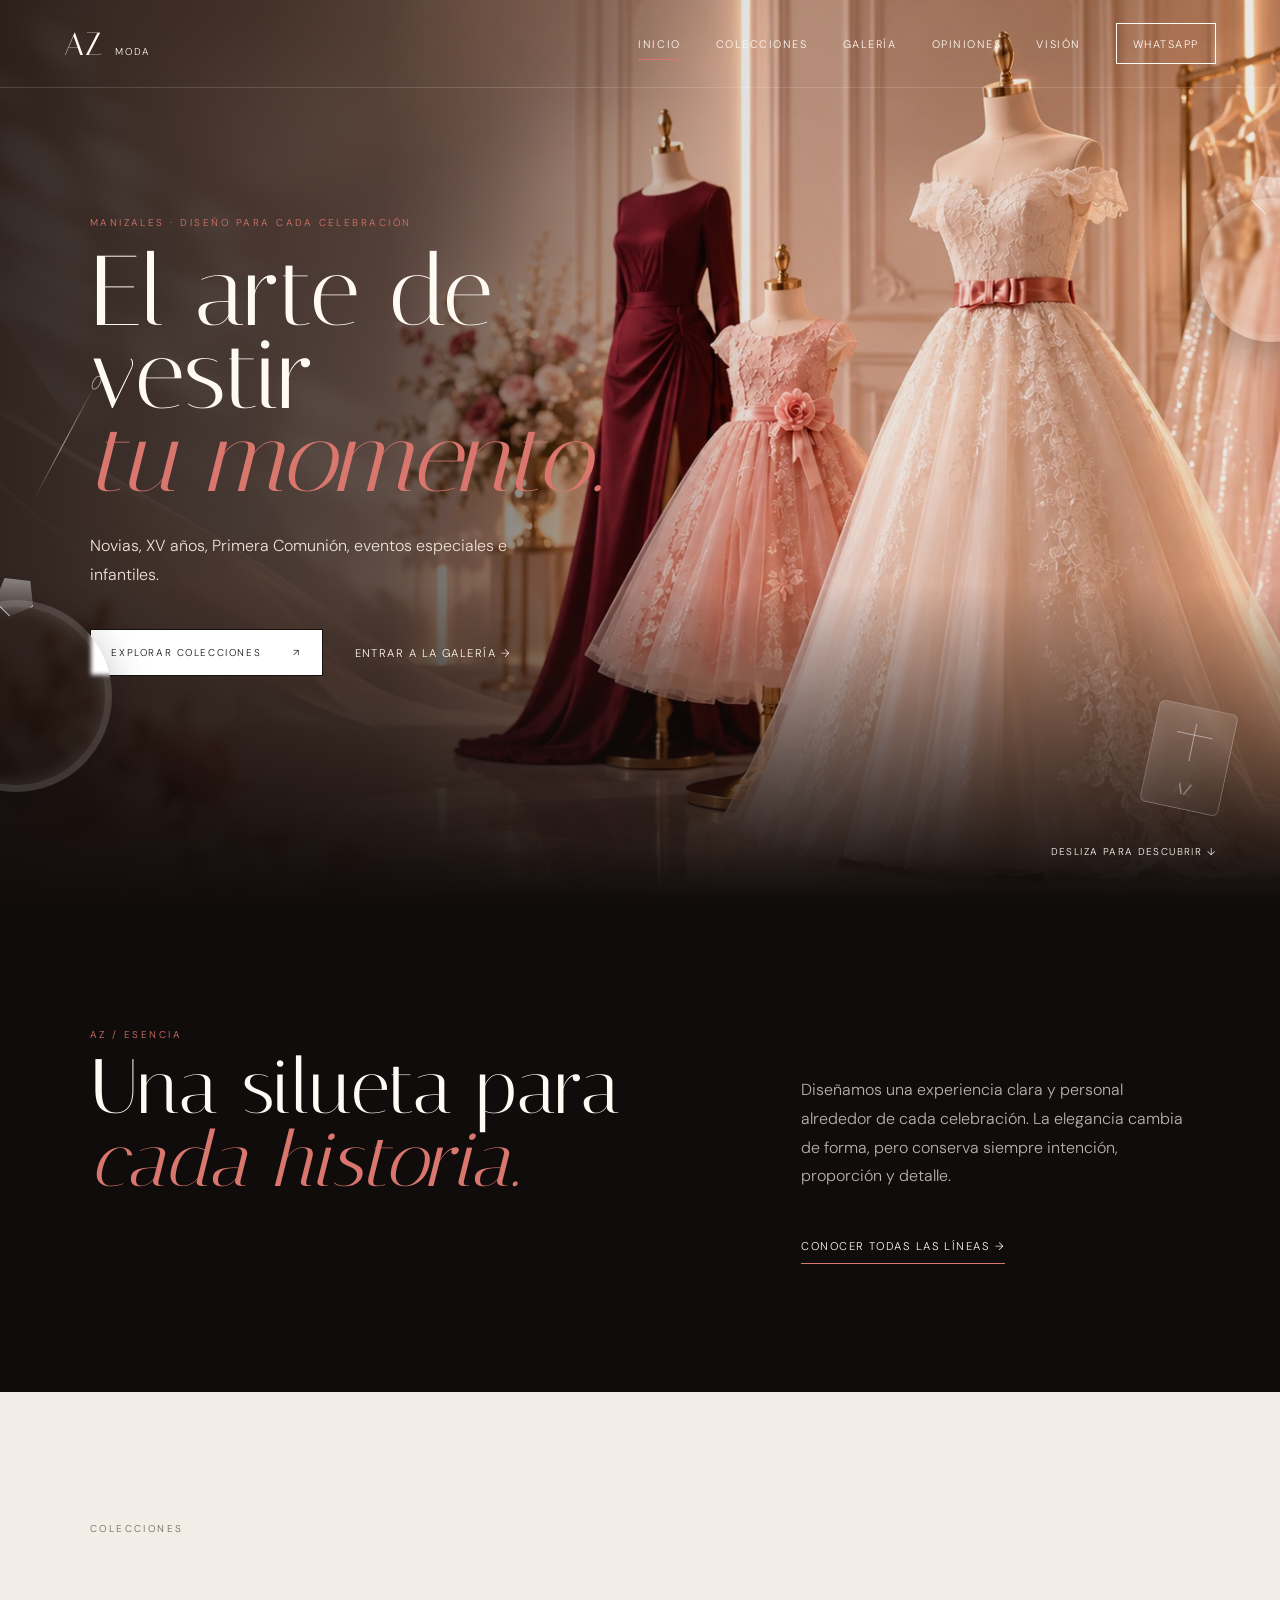
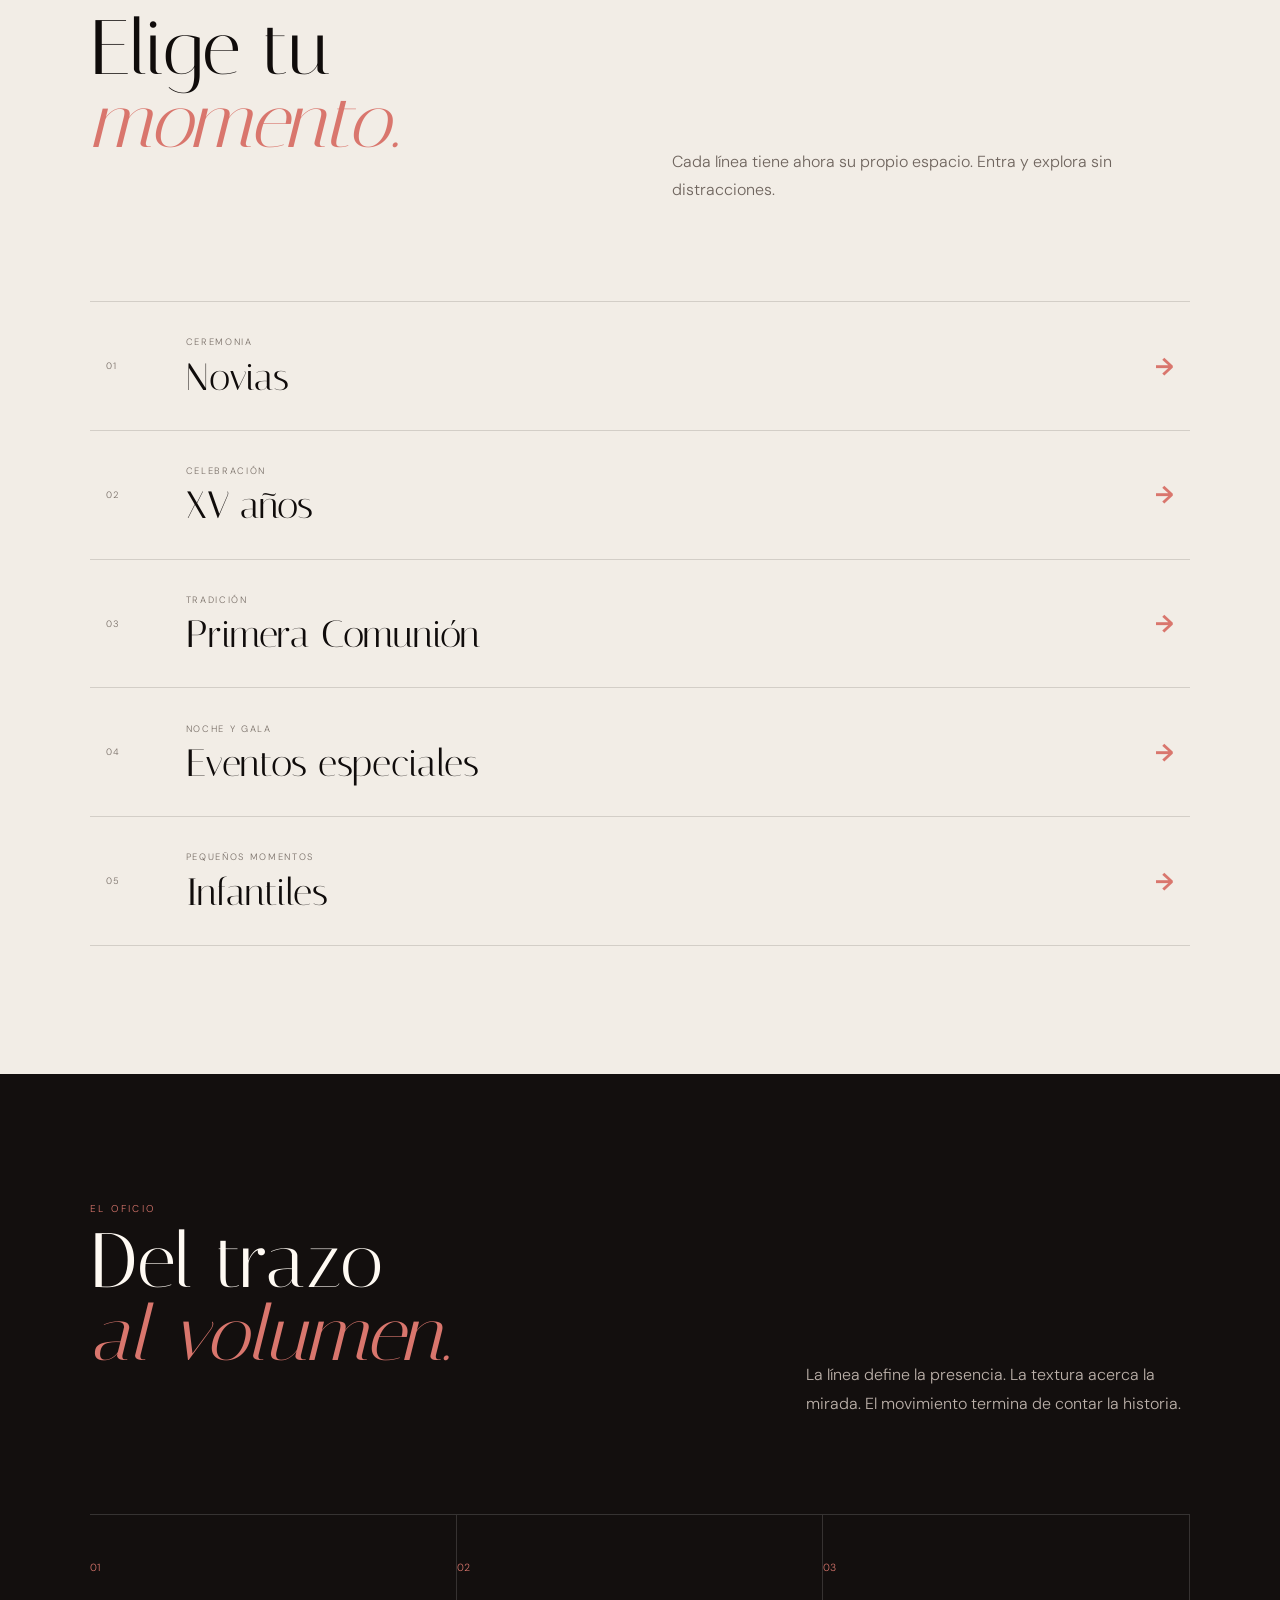
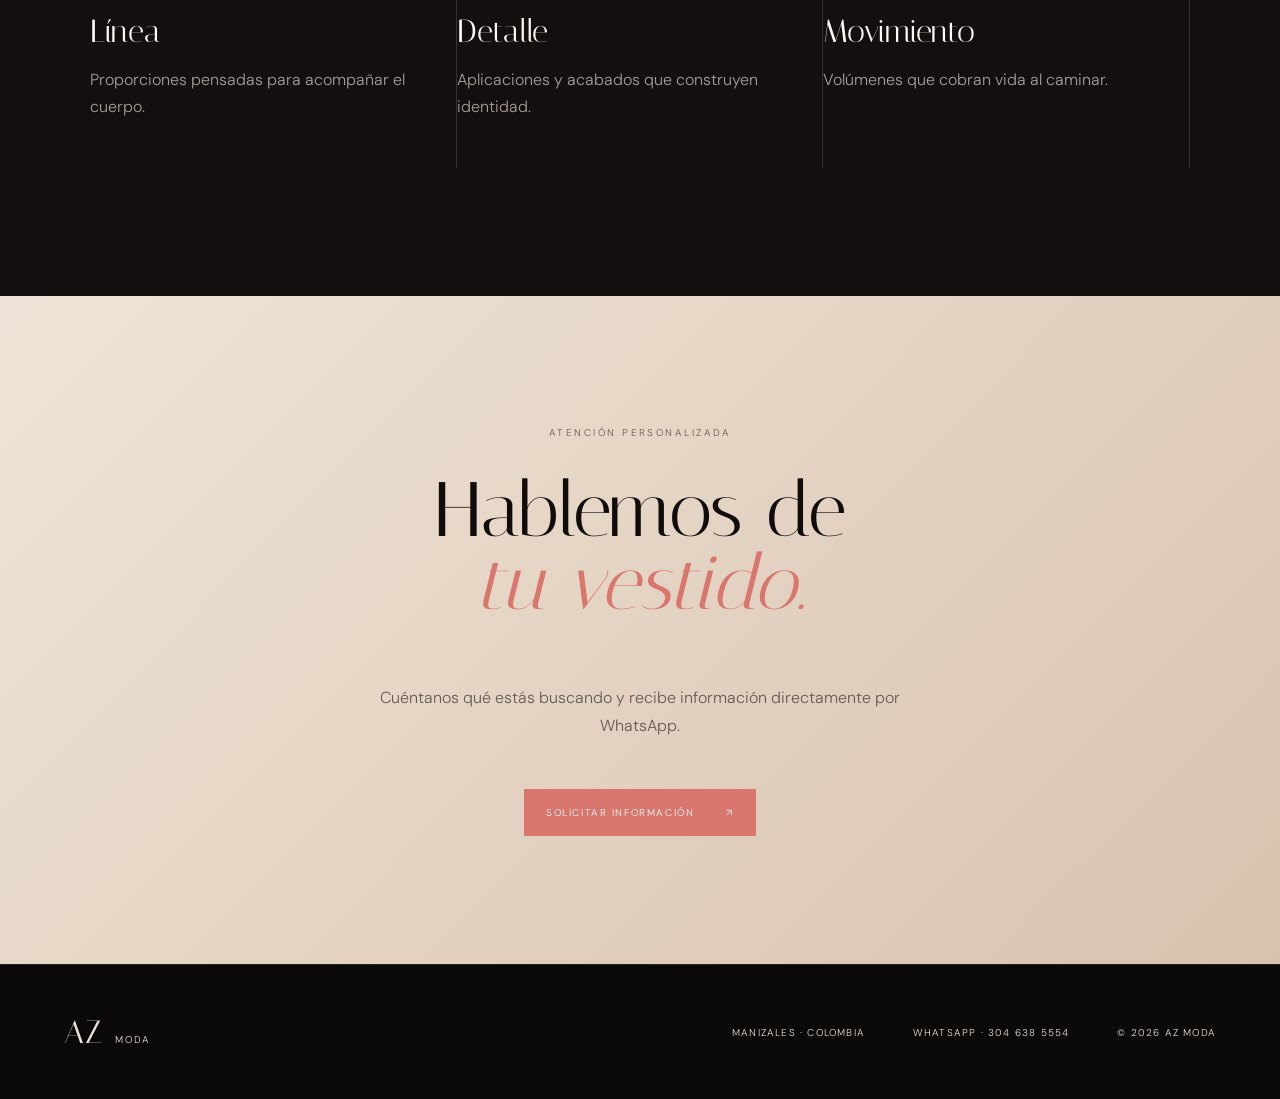
==== commit 21d00c16: "Añadir opiniones y fotografías de clientes" ====
--- a/index.html
+++ b/index.html
@@ -1,6 +1,6 @@
 <!doctype html><html lang="es"><head><meta charset="UTF-8"><meta name="viewport" content="width=device-width,initial-scale=1"><meta name="theme-color" content="#100c0b"><meta name="description" content="AZ Moda: vestidos para novias, XV años, Primera Comunión, eventos e infantiles en Manizales."><meta property="og:title" content="AZ Moda — El arte de vestir"><meta property="og:description" content="Diseños para momentos que merecen ser recordados."><meta property="og:image" content="assets/hero-universo-az.webp"><link rel="icon" href="favicon.svg" type="image/svg+xml"><link rel="preconnect" href="https://fonts.googleapis.com"><link rel="preconnect" href="https://fonts.gstatic.com" crossorigin><link href="https://fonts.googleapis.com/css2?family=DM+Sans:wght@300;400;500&family=Italiana&display=swap" rel="stylesheet"><link rel="stylesheet" href="site.css"><title>AZ Moda — El arte de vestir</title></head>
 <body data-page="inicio"><a class="skip-link" href="#contenido">Ir al contenido</a><div class="ceremony-objects" aria-hidden="true"><i class="ring ring-a"></i><i class="ring ring-b"></i><i class="bible"><span>AZ</span></i><i class="needle"></i></div>
-<header class="topbar"><a class="brand" href="index.html" aria-label="AZ Moda, inicio">AZ <span>Moda</span></a><button class="nav-toggle" aria-expanded="false" aria-controls="nav">Menú</button><nav id="nav"><a class="active" href="index.html">Inicio</a><a href="colecciones.html">Colecciones</a><a href="galeria.html">Galería</a><a href="#vision">Nuestra visión</a><a class="nav-contact" href="https://wa.me/573046385554?text=Hola%2C%20quiero%20m%C3%A1s%20informaci%C3%B3n%20sobre%20los%20vestidos%20de%20AZ%20Moda." target="_blank" rel="noopener">WhatsApp</a></nav></header>
+<header class="topbar"><a class="brand" href="index.html" aria-label="AZ Moda, inicio">AZ <span>Moda</span></a><button class="nav-toggle" aria-expanded="false" aria-controls="nav">Menú</button><nav id="nav"><a class="active" href="index.html">Inicio</a><a href="colecciones.html">Colecciones</a><a href="galeria.html">Galería</a><a href="resenas.html">Opiniones</a><a href="#vision">Visión</a><a class="nav-contact" href="https://wa.me/573046385554?text=Hola%2C%20quiero%20m%C3%A1s%20informaci%C3%B3n%20sobre%20los%20vestidos%20de%20AZ%20Moda." target="_blank" rel="noopener">WhatsApp</a></nav></header>
 <main id="contenido"><section class="home-hero"><img src="assets/hero-universo-az.webp" alt="Exhibición de vestidos de novia, infantiles y de gala de AZ Moda" width="1672" height="941" fetchpriority="high"><div class="hero-shade"></div><div class="hero-content"><p class="eyebrow">Manizales · Diseño para cada celebración</p><h1>El arte de vestir<br><em>tu momento.</em></h1><p>Novias, XV años, Primera Comunión, eventos especiales e infantiles.</p><div class="hero-actions"><a class="button button-light" href="colecciones.html">Explorar colecciones <span>↗</span></a><a class="text-link" href="galeria.html">Entrar a la galería <span>→</span></a></div></div><p class="scroll-note">Desliza para descubrir <span>↓</span></p></section>
 <section class="home-intro section" id="vision"><div><p class="kicker">AZ / Esencia</p><h2>Una silueta para<br><em>cada historia.</em></h2></div><div class="intro-copy"><p>Diseñamos una experiencia clara y personal alrededor de cada celebración. La elegancia cambia de forma, pero conserva siempre intención, proporción y detalle.</p><a class="line-link" href="colecciones.html">Conocer todas las líneas <span>→</span></a></div></section>
 <section class="category-menu section" aria-labelledby="category-title"><header><p class="kicker">Colecciones</p><h2 id="category-title">Elige tu <em>momento.</em></h2><p>Cada línea tiene ahora su propio espacio. Entra y explora sin distracciones.</p></header><div class="category-grid">
--- a/site.css
+++ b/site.css
@@ -5,3 +5,5 @@
 @media(prefers-reduced-motion:reduce){*{scroll-behavior:auto!important;transition-duration:.01ms!important;animation:none!important}}
 html,body{overflow-x:hidden}
 @media(max-width:640px){.hero-content h1{font-size:clamp(2.8rem,14vw,3.35rem);line-height:.9}.hero-content>p:not(.eyebrow){max-width:90vw}.gallery-head h1{font-size:clamp(2.9rem,14vw,3.4rem);line-height:.93}.gallery-head>p:last-child{max-width:88vw;margin-inline:auto}}
+body[data-page=resenas]{background:var(--paper);color:var(--ink)}.reviews-hero{padding:12rem 7vw 6rem;border-bottom:1px solid #241b1725}.reviews-hero h1{font-size:clamp(4rem,8vw,8.5rem);line-height:.88;margin:1.5rem 0 2rem}.reviews-hero>p:last-child{max-width:520px;color:#6f655e;line-height:1.7}.review-layout{display:grid;grid-template-columns:1.15fr .85fr;gap:8vw;padding:7rem 7vw}.review-form-wrap h2,.review-note h2,.published-reviews h2{font:400 clamp(2.5rem,4vw,4.5rem) var(--serif)}#review-form{margin-top:3rem}.field{position:relative;margin-bottom:1.6rem}.field>label,.rating-field legend{display:block;margin-bottom:.6rem;font-size:.62rem;letter-spacing:.15em;text-transform:uppercase}.field input:not([type=file]),.field select,.field textarea{width:100%;border:0;border-bottom:1px solid #20171445;background:transparent;padding:.9rem 0;color:var(--ink);font:300 1rem var(--sans);border-radius:0}.field textarea{resize:vertical}.field>small{position:absolute;right:0;bottom:.5rem;color:#7b7068}.field input:focus,.field select:focus,.field textarea:focus{outline:0;border-color:var(--coral)}.rating-field{border:0;padding:0;margin:0 0 1.6rem}.stars{display:flex;flex-direction:row-reverse;justify-content:flex-end}.stars input{position:absolute;opacity:0}.stars label{font-size:2rem;color:#bdb2aa;cursor:pointer;padding-right:.25rem}.stars input:checked~label,.stars label:hover,.stars label:hover~label{color:var(--coral)}.stars input:focus-visible+label{outline:2px solid var(--ink)}.upload-field input{width:100%;padding:1rem;border:1px dashed #21181550;background:#fff8}.upload-field>p{font-size:.7rem;color:#756a63;margin-top:.5rem}.photo-preview{display:flex;gap:.7rem}.photo-preview img{width:90px;height:110px;object-fit:cover}.consent{display:flex;gap:.7rem;align-items:flex-start;font-size:.72rem;line-height:1.5;margin:2rem 0}.trap{position:absolute!important;left:-9999px!important}.submit-review:disabled{opacity:.55;cursor:wait}.form-status{min-height:2rem;margin-top:1rem;font-size:.78rem;line-height:1.5}.form-status.success{color:#31724b}.form-status.error{color:#a02f2f}.review-note{align-self:start;position:sticky;top:3rem;padding:4rem;background:var(--ink);color:var(--ivory);box-shadow:0 30px 80px #3b2a2020}.review-note>span{color:var(--coral)}.review-note>p,.review-note li{color:#b9aea7;line-height:1.7}.review-note ul{padding-left:1.2rem}.review-note li{margin:.8rem 0}.published-reviews{padding:7rem 7vw;background:#e8dfd4}.published-reviews header{display:flex;justify-content:space-between;align-items:end;margin-bottom:4rem}.reviews-list{display:grid;grid-template-columns:repeat(3,1fr);gap:1rem}.review-card{background:#f9f5ef}.review-photos{display:grid;grid-auto-flow:column;height:280px;overflow:hidden}.review-body{padding:2rem}.review-stars{color:var(--coral);letter-spacing:.15em}.review-body blockquote{font:1.35rem/1.5 var(--serif);margin:1.5rem 0 2rem}.review-body p{display:flex;flex-direction:column;gap:.3rem;font-size:.72rem}.review-body p span{color:#786d65;text-transform:uppercase;font-size:.56rem;letter-spacing:.13em}.reviews-empty{grid-column:1/-1;color:#71675f}
+@media(max-width:900px){.review-layout{grid-template-columns:1fr}.review-note{position:static}.reviews-list{grid-template-columns:repeat(2,1fr)}}@media(max-width:640px){.reviews-hero{padding:9rem 6vw 4rem}.reviews-hero h1{font-size:clamp(2.65rem,13vw,3.15rem);line-height:.92}.review-layout,.published-reviews{padding:5rem 6vw}.review-form-wrap h2,.review-note h2,.published-reviews h2{font-size:2.45rem}.review-note{padding:2.5rem 1.5rem}.published-reviews header{display:block}.reviews-list{grid-template-columns:1fr}.review-photos{height:250px}}
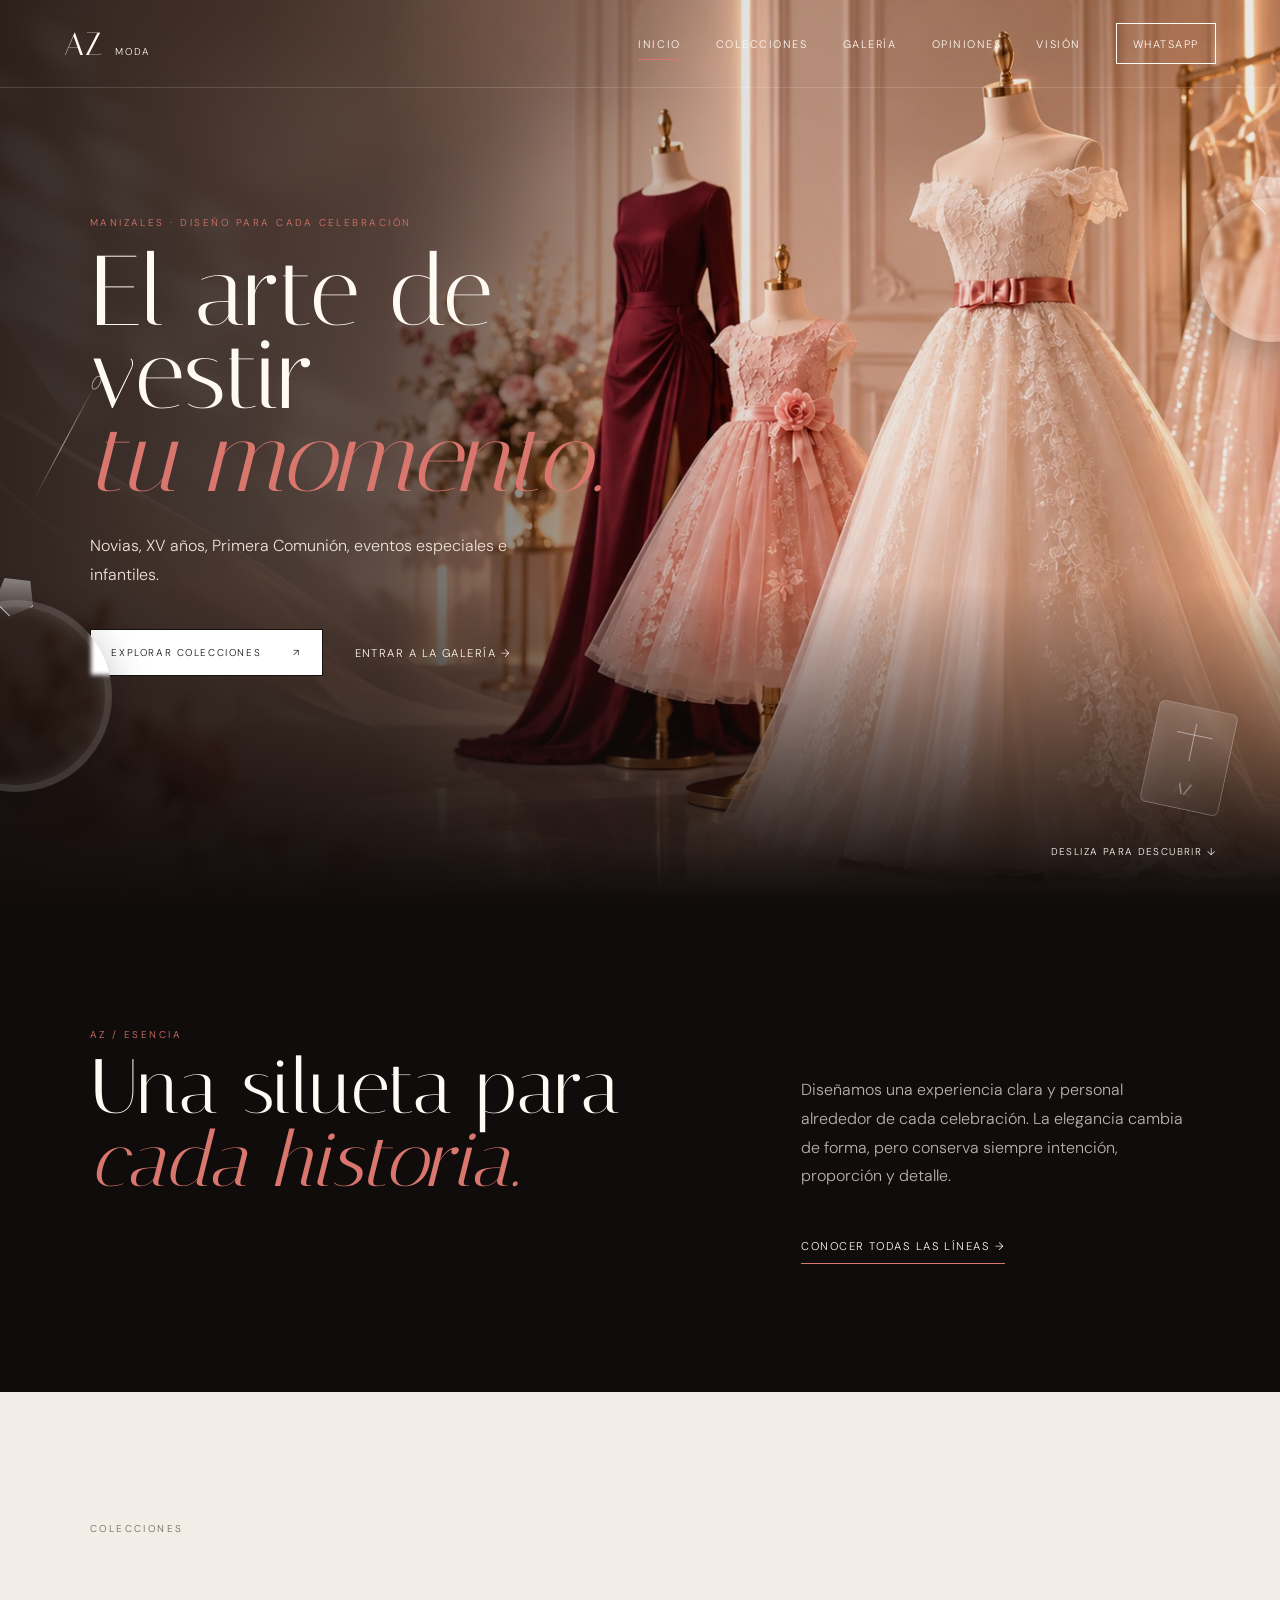
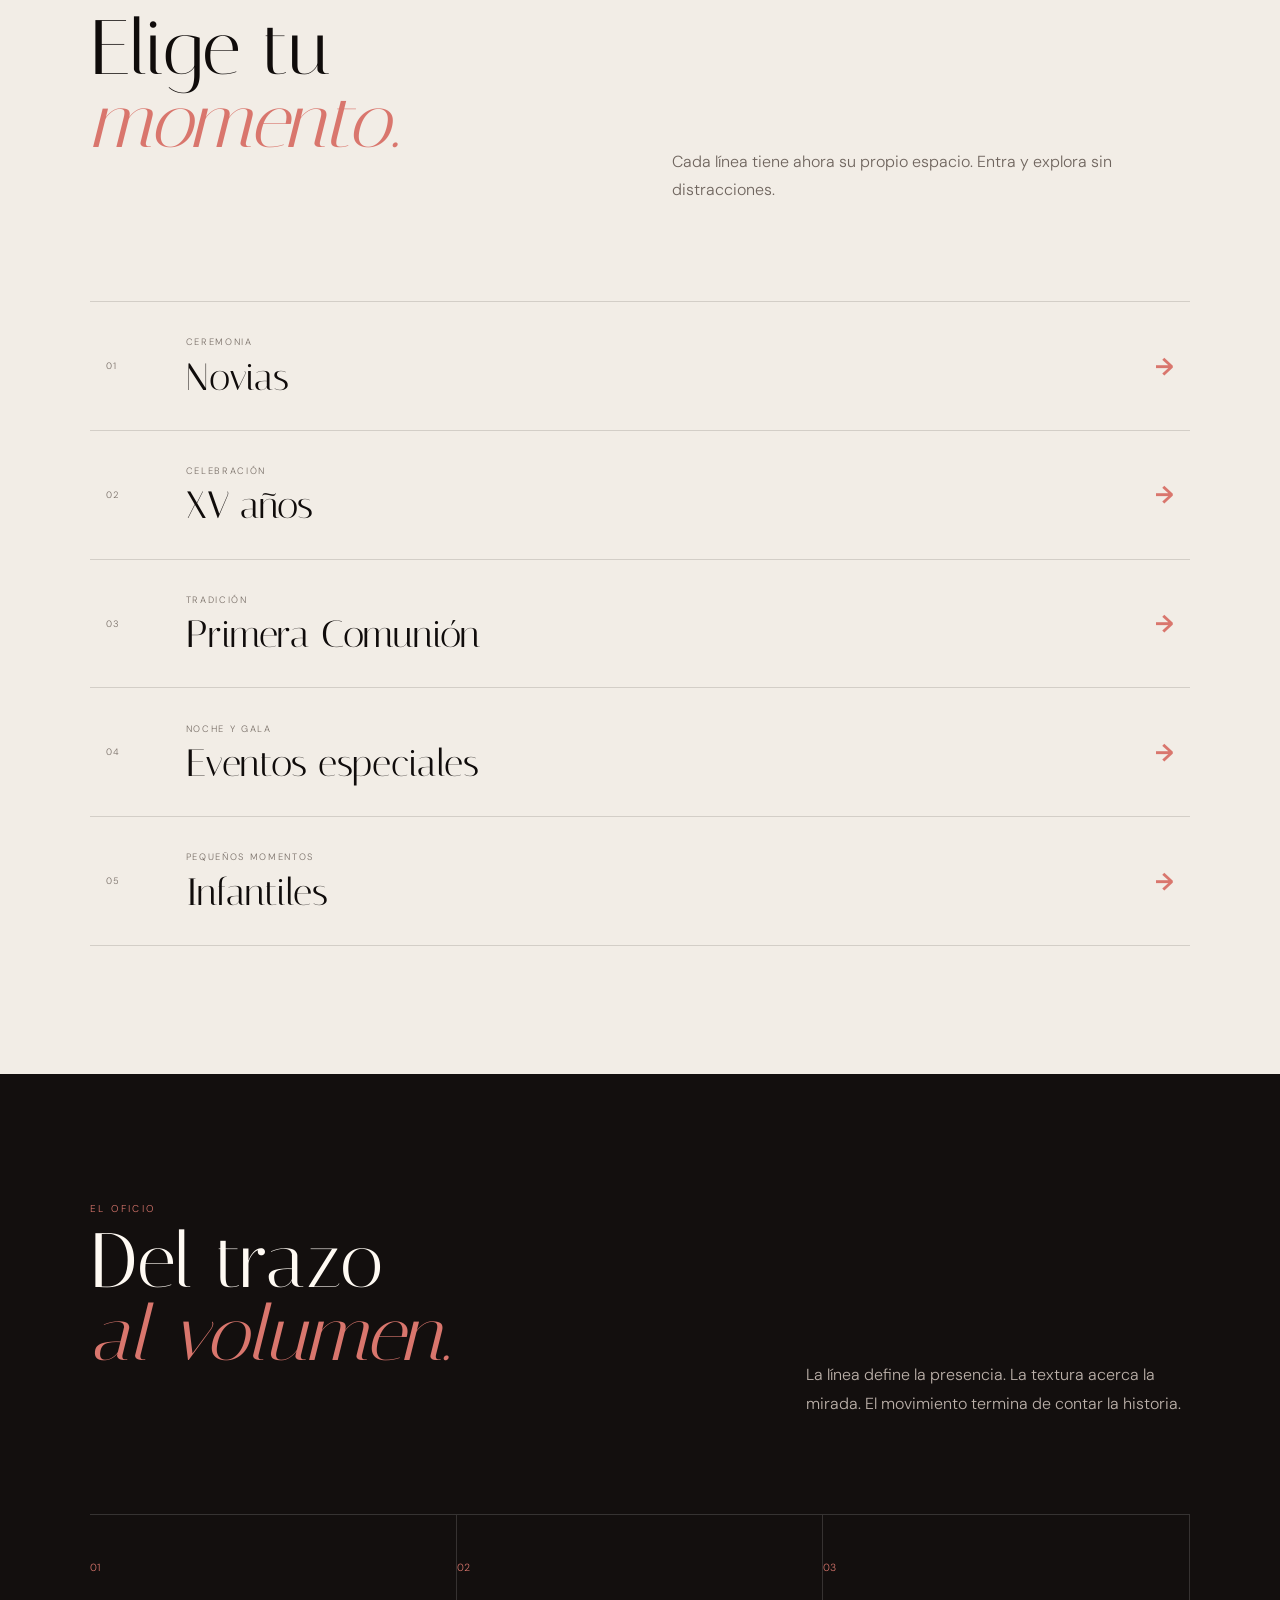
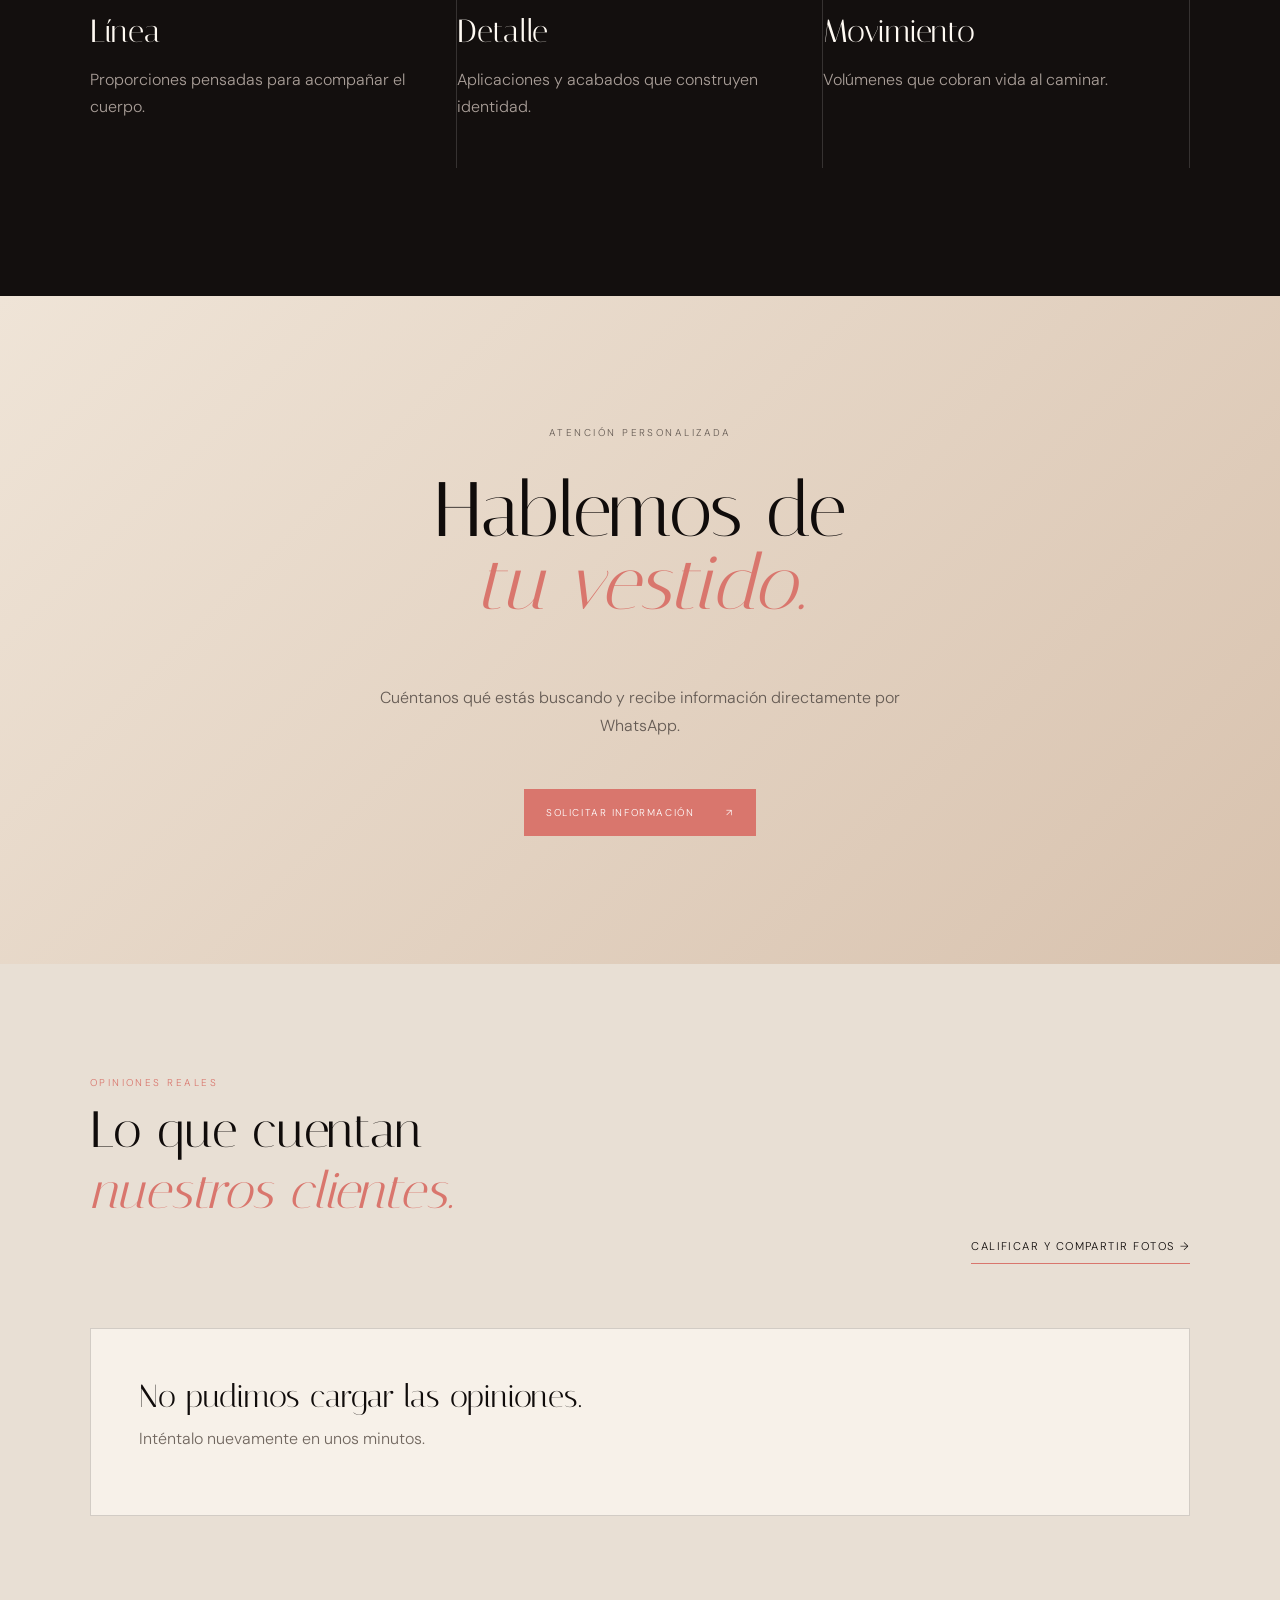
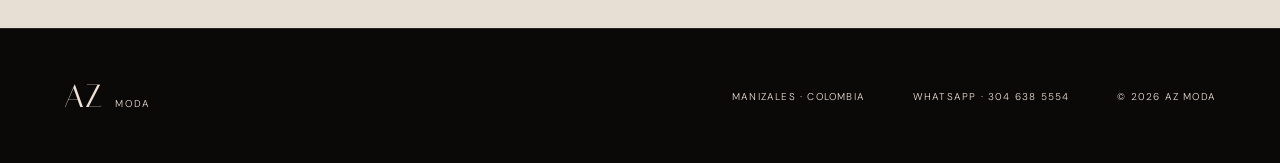
==== commit a1cbb3dc: "Mostrar opiniones al final de la portada" ====
--- a/index.html
+++ b/index.html
@@ -6,5 +6,6 @@
 <section class="category-menu section" aria-labelledby="category-title"><header><p class="kicker">Colecciones</p><h2 id="category-title">Elige tu <em>momento.</em></h2><p>Cada línea tiene ahora su propio espacio. Entra y explora sin distracciones.</p></header><div class="category-grid">
 <a href="colecciones.html?categoria=novias"><span>01</span><div><small>Ceremonia</small><h3>Novias</h3></div><b>→</b></a><a href="colecciones.html?categoria=quince"><span>02</span><div><small>Celebración</small><h3>XV años</h3></div><b>→</b></a><a href="colecciones.html?categoria=ceremonia"><span>03</span><div><small>Tradición</small><h3>Primera Comunión</h3></div><b>→</b></a><a href="colecciones.html?categoria=ocasion"><span>04</span><div><small>Noche y gala</small><h3>Eventos especiales</h3></div><b>→</b></a><a href="colecciones.html?categoria=infantiles"><span>05</span><div><small>Pequeños momentos</small><h3>Infantiles</h3></div><b>→</b></a></div></section>
 <section class="craft section"><p class="kicker">El oficio</p><div class="craft-title"><h2>Del trazo<br><em>al volumen.</em></h2><p>La línea define la presencia. La textura acerca la mirada. El movimiento termina de contar la historia.</p></div><div class="craft-steps"><article><span>01</span><h3>Línea</h3><p>Proporciones pensadas para acompañar el cuerpo.</p></article><article><span>02</span><h3>Detalle</h3><p>Aplicaciones y acabados que construyen identidad.</p></article><article><span>03</span><h3>Movimiento</h3><p>Volúmenes que cobran vida al caminar.</p></article></div></section>
-<section class="contact-panel section"><p class="kicker">Atención personalizada</p><h2>Hablemos de<br><em>tu vestido.</em></h2><p>Cuéntanos qué estás buscando y recibe información directamente por WhatsApp.</p><a class="button button-coral" href="https://wa.me/573046385554?text=Hola%2C%20quiero%20m%C3%A1s%20informaci%C3%B3n%20sobre%20los%20vestidos%20de%20AZ%20Moda." target="_blank" rel="noopener">Solicitar información <span>↗</span></a></section></main>
-<footer><a class="brand" href="index.html">AZ <span>Moda</span></a><p>Manizales · Colombia</p><a href="https://wa.me/573046385554?text=Hola%2C%20quiero%20m%C3%A1s%20informaci%C3%B3n%20sobre%20los%20vestidos%20de%20AZ%20Moda." target="_blank" rel="noopener">WhatsApp · 304 638 5554</a><small>© <span id="year"></span> AZ Moda</small></footer><script src="main.js"></script></body></html>
+<section class="contact-panel section"><p class="kicker">Atención personalizada</p><h2>Hablemos de<br><em>tu vestido.</em></h2><p>Cuéntanos qué estás buscando y recibe información directamente por WhatsApp.</p><a class="button button-coral" href="https://wa.me/573046385554?text=Hola%2C%20quiero%20m%C3%A1s%20informaci%C3%B3n%20sobre%20los%20vestidos%20de%20AZ%20Moda." target="_blank" rel="noopener">Solicitar información <span>↗</span></a></section>
+<section class="published-reviews home-reviews"><header><div><p class="kicker">Opiniones reales</p><h2>Lo que cuentan<br><em>nuestros clientes.</em></h2></div><a class="line-link" href="resenas.html">Calificar y compartir fotos <span>→</span></a></header><div id="reviews-list" class="reviews-list" aria-live="polite"><div class="reviews-empty"><h3>Aún no hay opiniones publicadas.</h3><p>Cuando AZ Moda apruebe las primeras reseñas, aquí aparecerán sus estrellas, comentarios y fotografías.</p><a href="resenas.html">Sé la primera persona en compartir su experiencia →</a></div></div></section></main>
+<footer><a class="brand" href="index.html">AZ <span>Moda</span></a><p>Manizales · Colombia</p><a href="https://wa.me/573046385554?text=Hola%2C%20quiero%20m%C3%A1s%20informaci%C3%B3n%20sobre%20los%20vestidos%20de%20AZ%20Moda." target="_blank" rel="noopener">WhatsApp · 304 638 5554</a><small>© <span id="year"></span> AZ Moda</small></footer><script src="main.js"></script><script src="reviews.js"></script></body></html>
--- a/site.css
+++ b/site.css
@@ -7,3 +7,4 @@
 @media(max-width:640px){.hero-content h1{font-size:clamp(2.8rem,14vw,3.35rem);line-height:.9}.hero-content>p:not(.eyebrow){max-width:90vw}.gallery-head h1{font-size:clamp(2.9rem,14vw,3.4rem);line-height:.93}.gallery-head>p:last-child{max-width:88vw;margin-inline:auto}}
 body[data-page=resenas]{background:var(--paper);color:var(--ink)}.reviews-hero{padding:12rem 7vw 6rem;border-bottom:1px solid #241b1725}.reviews-hero h1{font-size:clamp(4rem,8vw,8.5rem);line-height:.88;margin:1.5rem 0 2rem}.reviews-hero>p:last-child{max-width:520px;color:#6f655e;line-height:1.7}.review-layout{display:grid;grid-template-columns:1.15fr .85fr;gap:8vw;padding:7rem 7vw}.review-form-wrap h2,.review-note h2,.published-reviews h2{font:400 clamp(2.5rem,4vw,4.5rem) var(--serif)}#review-form{margin-top:3rem}.field{position:relative;margin-bottom:1.6rem}.field>label,.rating-field legend{display:block;margin-bottom:.6rem;font-size:.62rem;letter-spacing:.15em;text-transform:uppercase}.field input:not([type=file]),.field select,.field textarea{width:100%;border:0;border-bottom:1px solid #20171445;background:transparent;padding:.9rem 0;color:var(--ink);font:300 1rem var(--sans);border-radius:0}.field textarea{resize:vertical}.field>small{position:absolute;right:0;bottom:.5rem;color:#7b7068}.field input:focus,.field select:focus,.field textarea:focus{outline:0;border-color:var(--coral)}.rating-field{border:0;padding:0;margin:0 0 1.6rem}.stars{display:flex;flex-direction:row-reverse;justify-content:flex-end}.stars input{position:absolute;opacity:0}.stars label{font-size:2rem;color:#bdb2aa;cursor:pointer;padding-right:.25rem}.stars input:checked~label,.stars label:hover,.stars label:hover~label{color:var(--coral)}.stars input:focus-visible+label{outline:2px solid var(--ink)}.upload-field input{width:100%;padding:1rem;border:1px dashed #21181550;background:#fff8}.upload-field>p{font-size:.7rem;color:#756a63;margin-top:.5rem}.photo-preview{display:flex;gap:.7rem}.photo-preview img{width:90px;height:110px;object-fit:cover}.consent{display:flex;gap:.7rem;align-items:flex-start;font-size:.72rem;line-height:1.5;margin:2rem 0}.trap{position:absolute!important;left:-9999px!important}.submit-review:disabled{opacity:.55;cursor:wait}.form-status{min-height:2rem;margin-top:1rem;font-size:.78rem;line-height:1.5}.form-status.success{color:#31724b}.form-status.error{color:#a02f2f}.review-note{align-self:start;position:sticky;top:3rem;padding:4rem;background:var(--ink);color:var(--ivory);box-shadow:0 30px 80px #3b2a2020}.review-note>span{color:var(--coral)}.review-note>p,.review-note li{color:#b9aea7;line-height:1.7}.review-note ul{padding-left:1.2rem}.review-note li{margin:.8rem 0}.published-reviews{padding:7rem 7vw;background:#e8dfd4}.published-reviews header{display:flex;justify-content:space-between;align-items:end;margin-bottom:4rem}.reviews-list{display:grid;grid-template-columns:repeat(3,1fr);gap:1rem}.review-card{background:#f9f5ef}.review-photos{display:grid;grid-auto-flow:column;height:280px;overflow:hidden}.review-body{padding:2rem}.review-stars{color:var(--coral);letter-spacing:.15em}.review-body blockquote{font:1.35rem/1.5 var(--serif);margin:1.5rem 0 2rem}.review-body p{display:flex;flex-direction:column;gap:.3rem;font-size:.72rem}.review-body p span{color:#786d65;text-transform:uppercase;font-size:.56rem;letter-spacing:.13em}.reviews-empty{grid-column:1/-1;color:#71675f}
 @media(max-width:900px){.review-layout{grid-template-columns:1fr}.review-note{position:static}.reviews-list{grid-template-columns:repeat(2,1fr)}}@media(max-width:640px){.reviews-hero{padding:9rem 6vw 4rem}.reviews-hero h1{font-size:clamp(2.65rem,13vw,3.15rem);line-height:.92}.review-layout,.published-reviews{padding:5rem 6vw}.review-form-wrap h2,.review-note h2,.published-reviews h2{font-size:2.45rem}.review-note{padding:2.5rem 1.5rem}.published-reviews header{display:block}.reviews-list{grid-template-columns:1fr}.review-photos{height:250px}}
+.reviews-empty{padding:3rem;border:1px solid #1d15122b;background:#f7f1e9;grid-column:1/-1;color:#71675f}.reviews-empty h3{font:2rem var(--serif);color:var(--ink);margin-bottom:.7rem}.reviews-empty p{max-width:620px;line-height:1.6}.reviews-empty a{display:inline-block;margin-top:1rem;color:var(--coral);font-size:.65rem;letter-spacing:.12em;text-transform:uppercase}.home-reviews{background:#e8dfd4;color:var(--ink)}.home-reviews .reviews-list{margin-top:1rem}@media(max-width:640px){.reviews-empty{padding:2rem 1.3rem}.home-reviews header .line-link{margin-top:1.5rem}}
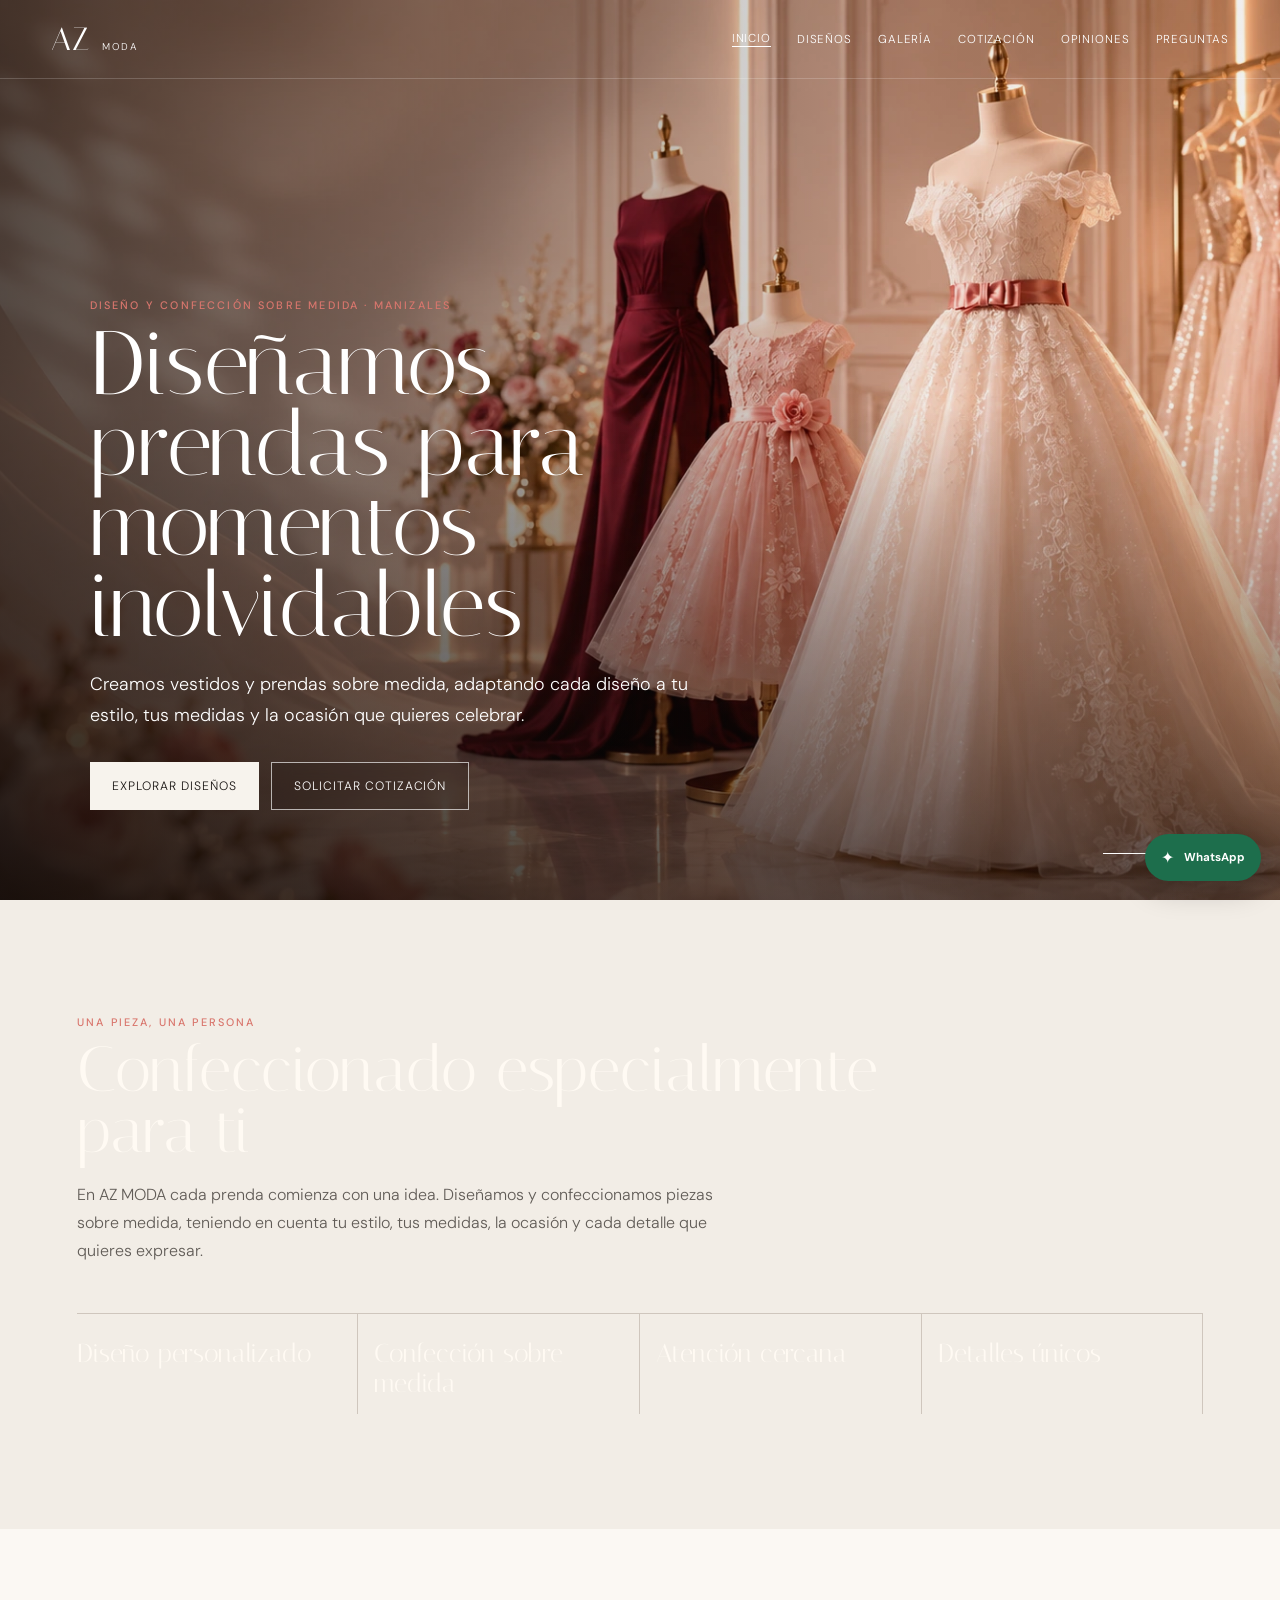
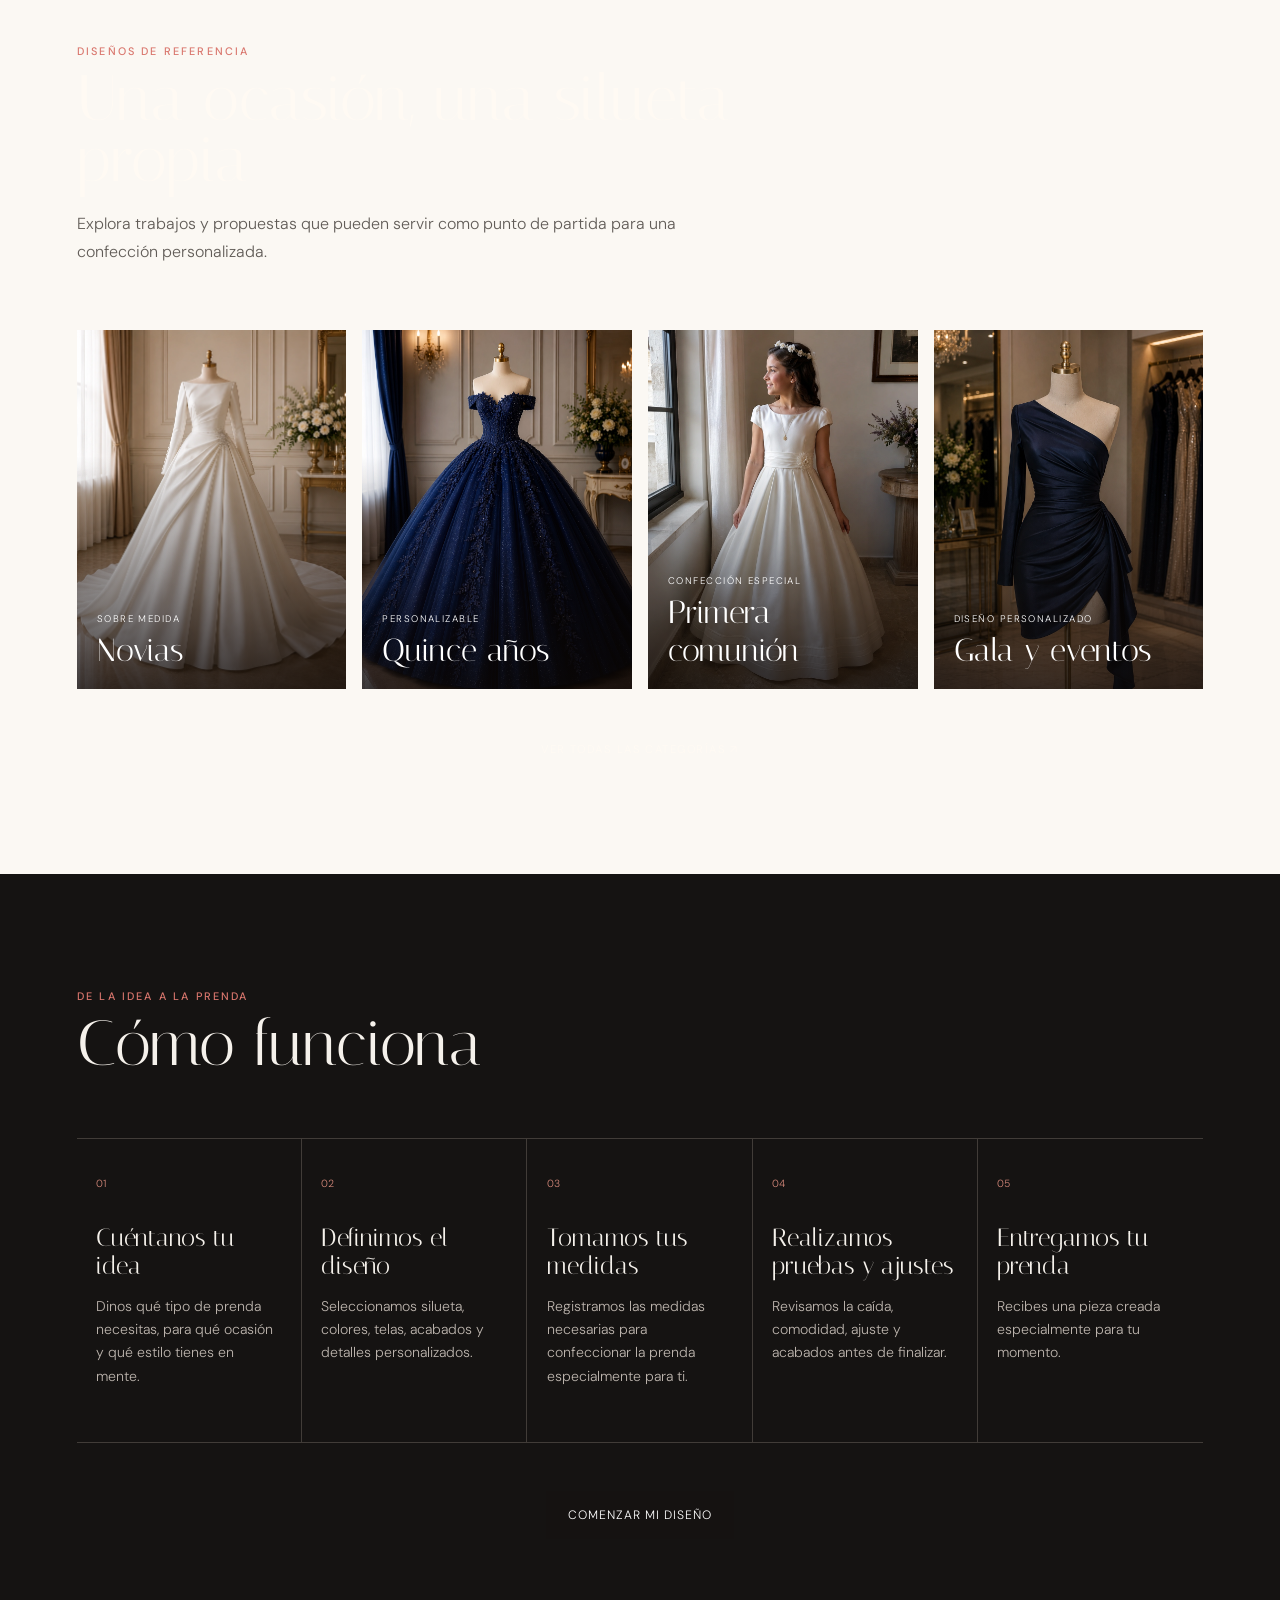
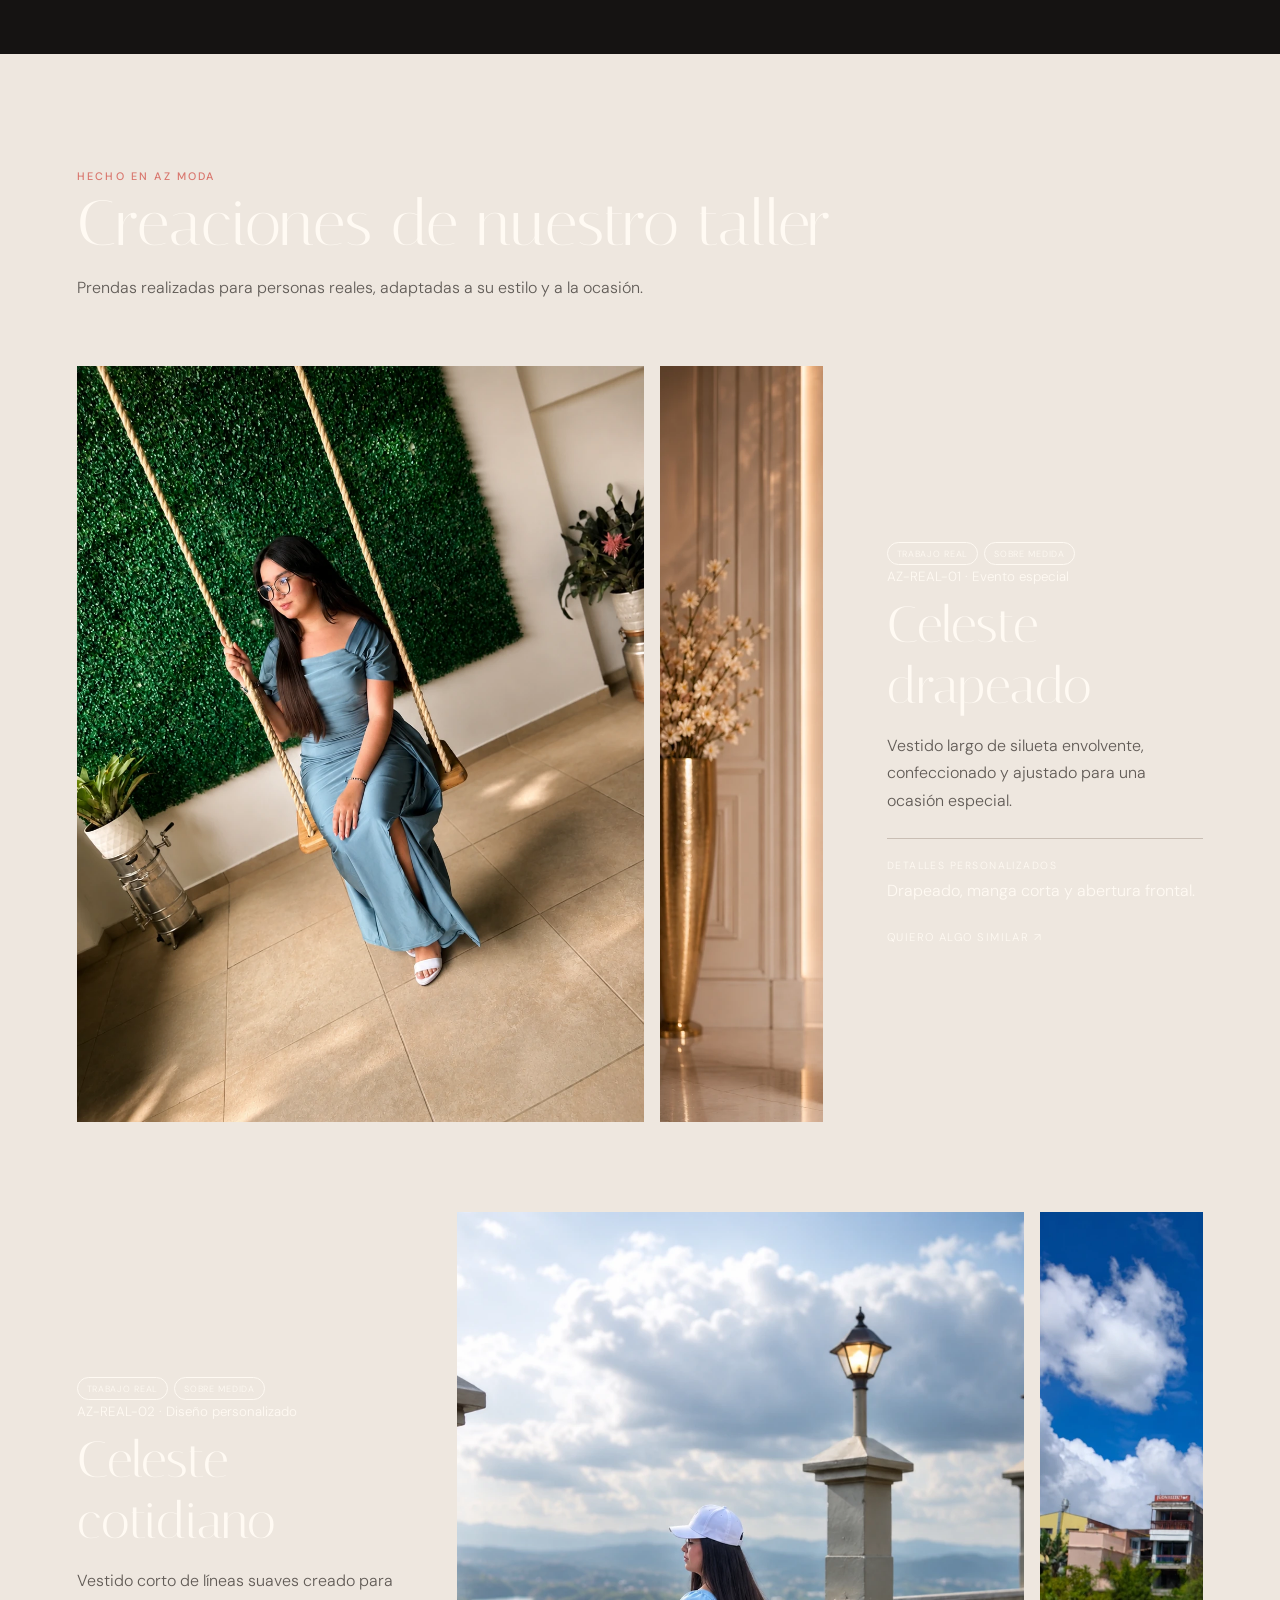
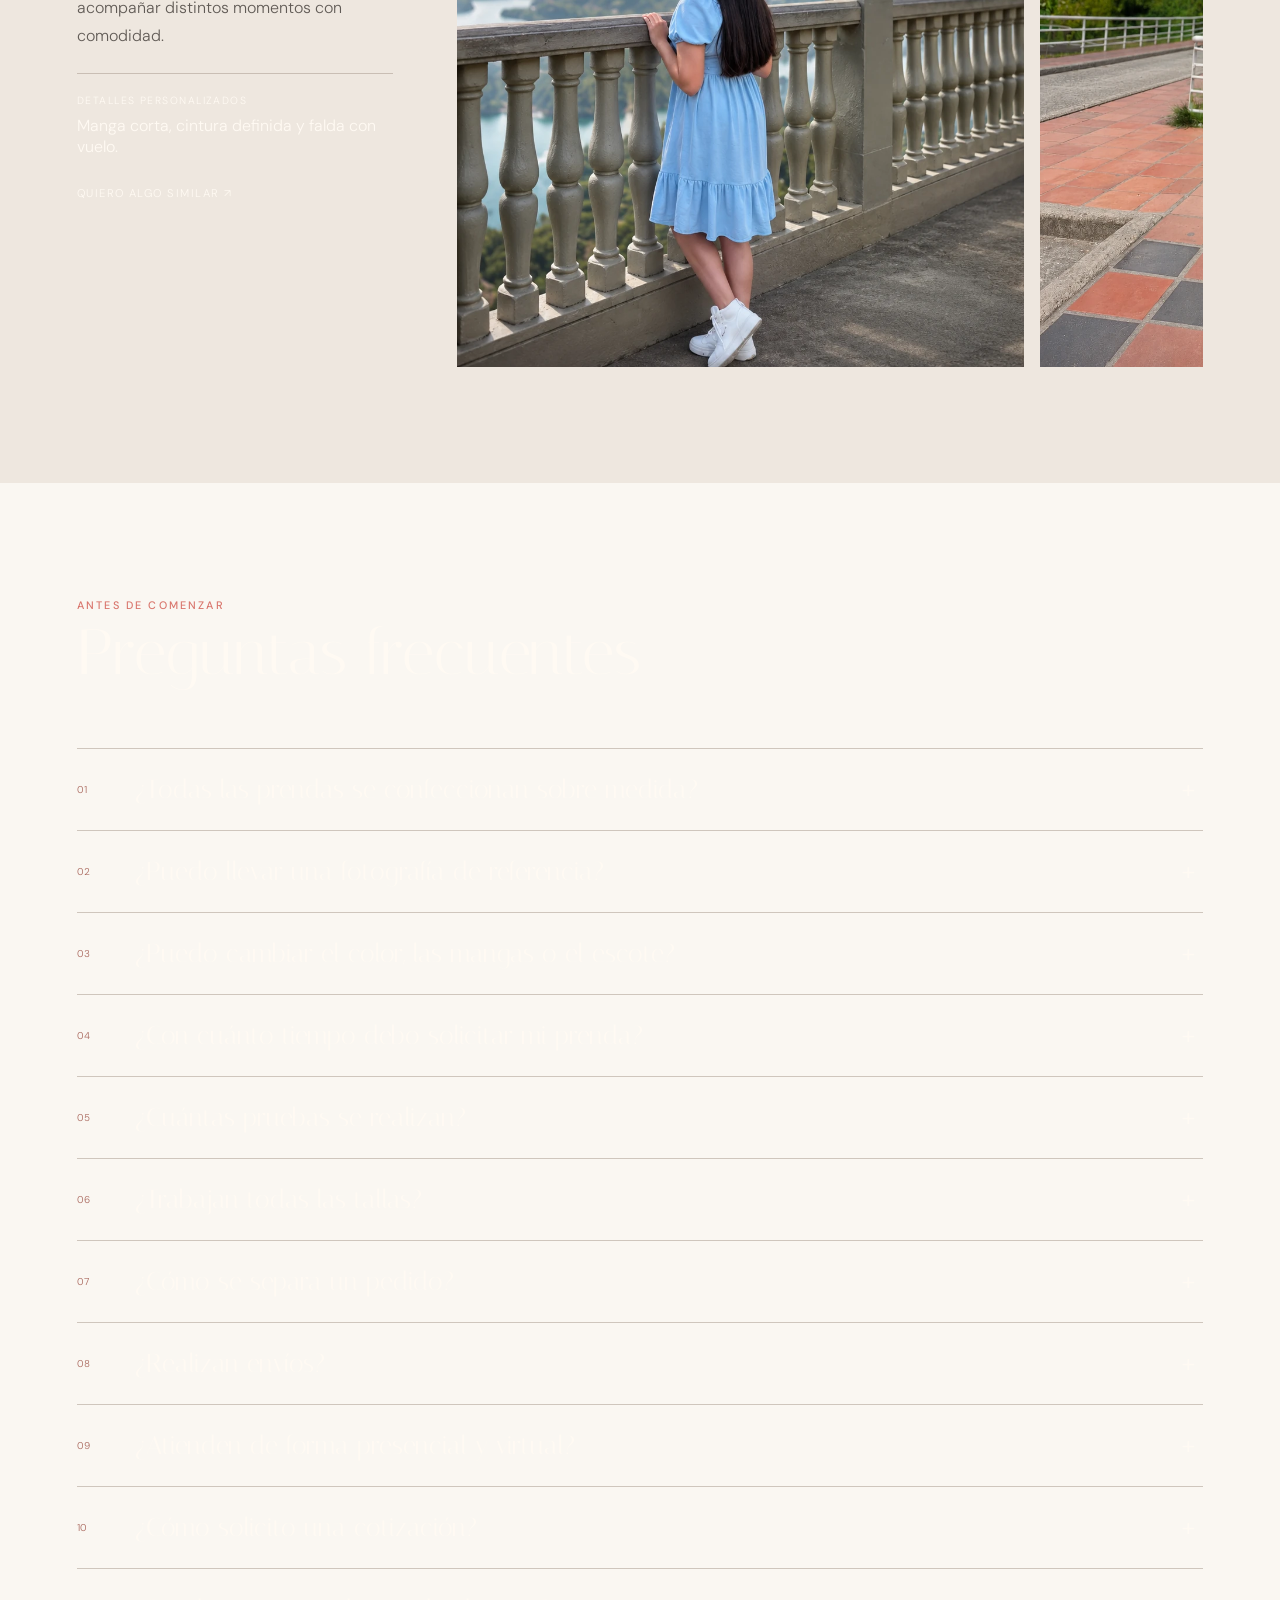
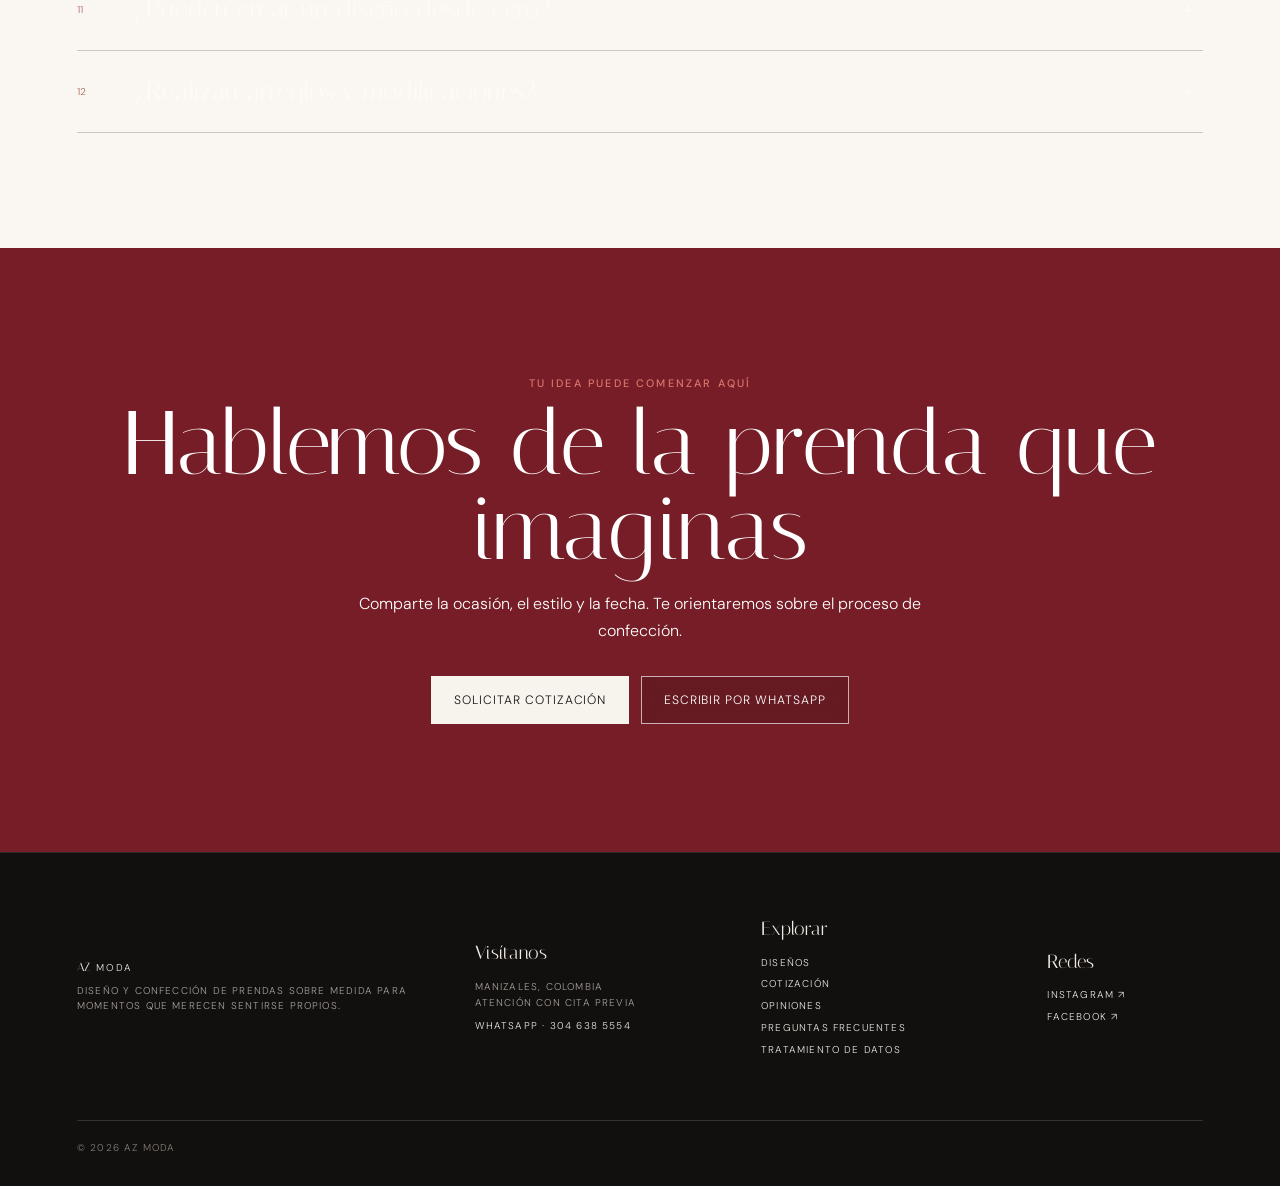
==== commit 9f92f3bd: "Mejorar experiencia de confeccion sobre medida" ====
--- a/index.html
+++ b/index.html
@@ -1,11 +1,135 @@
-<!doctype html><html lang="es"><head><meta charset="UTF-8"><meta name="viewport" content="width=device-width,initial-scale=1"><meta name="theme-color" content="#100c0b"><meta name="description" content="AZ Moda: vestidos para novias, XV años, Primera Comunión, eventos e infantiles en Manizales."><meta property="og:title" content="AZ Moda — El arte de vestir"><meta property="og:description" content="Diseños para momentos que merecen ser recordados."><meta property="og:image" content="assets/hero-universo-az.webp"><link rel="icon" href="favicon.svg" type="image/svg+xml"><link rel="preconnect" href="https://fonts.googleapis.com"><link rel="preconnect" href="https://fonts.gstatic.com" crossorigin><link href="https://fonts.googleapis.com/css2?family=DM+Sans:wght@300;400;500&family=Italiana&display=swap" rel="stylesheet"><link rel="stylesheet" href="site.css"><title>AZ Moda — El arte de vestir</title></head>
-<body data-page="inicio"><a class="skip-link" href="#contenido">Ir al contenido</a><div class="ceremony-objects" aria-hidden="true"><i class="ring ring-a"></i><i class="ring ring-b"></i><i class="bible"><span>AZ</span></i><i class="needle"></i></div>
-<header class="topbar"><a class="brand" href="index.html" aria-label="AZ Moda, inicio">AZ <span>Moda</span></a><button class="nav-toggle" aria-expanded="false" aria-controls="nav">Menú</button><nav id="nav"><a class="active" href="index.html">Inicio</a><a href="colecciones.html">Colecciones</a><a href="galeria.html">Galería</a><a href="resenas.html">Opiniones</a><a href="#vision">Visión</a><a class="nav-contact" href="https://wa.me/573046385554?text=Hola%2C%20quiero%20m%C3%A1s%20informaci%C3%B3n%20sobre%20los%20vestidos%20de%20AZ%20Moda." target="_blank" rel="noopener">WhatsApp</a></nav></header>
-<main id="contenido"><section class="home-hero"><img src="assets/hero-universo-az.webp" alt="Exhibición de vestidos de novia, infantiles y de gala de AZ Moda" width="1672" height="941" fetchpriority="high"><div class="hero-shade"></div><div class="hero-content"><p class="eyebrow">Manizales · Diseño para cada celebración</p><h1>El arte de vestir<br><em>tu momento.</em></h1><p>Novias, XV años, Primera Comunión, eventos especiales e infantiles.</p><div class="hero-actions"><a class="button button-light" href="colecciones.html">Explorar colecciones <span>↗</span></a><a class="text-link" href="galeria.html">Entrar a la galería <span>→</span></a></div></div><p class="scroll-note">Desliza para descubrir <span>↓</span></p></section>
-<section class="home-intro section" id="vision"><div><p class="kicker">AZ / Esencia</p><h2>Una silueta para<br><em>cada historia.</em></h2></div><div class="intro-copy"><p>Diseñamos una experiencia clara y personal alrededor de cada celebración. La elegancia cambia de forma, pero conserva siempre intención, proporción y detalle.</p><a class="line-link" href="colecciones.html">Conocer todas las líneas <span>→</span></a></div></section>
-<section class="category-menu section" aria-labelledby="category-title"><header><p class="kicker">Colecciones</p><h2 id="category-title">Elige tu <em>momento.</em></h2><p>Cada línea tiene ahora su propio espacio. Entra y explora sin distracciones.</p></header><div class="category-grid">
-<a href="colecciones.html?categoria=novias"><span>01</span><div><small>Ceremonia</small><h3>Novias</h3></div><b>→</b></a><a href="colecciones.html?categoria=quince"><span>02</span><div><small>Celebración</small><h3>XV años</h3></div><b>→</b></a><a href="colecciones.html?categoria=ceremonia"><span>03</span><div><small>Tradición</small><h3>Primera Comunión</h3></div><b>→</b></a><a href="colecciones.html?categoria=ocasion"><span>04</span><div><small>Noche y gala</small><h3>Eventos especiales</h3></div><b>→</b></a><a href="colecciones.html?categoria=infantiles"><span>05</span><div><small>Pequeños momentos</small><h3>Infantiles</h3></div><b>→</b></a></div></section>
-<section class="craft section"><p class="kicker">El oficio</p><div class="craft-title"><h2>Del trazo<br><em>al volumen.</em></h2><p>La línea define la presencia. La textura acerca la mirada. El movimiento termina de contar la historia.</p></div><div class="craft-steps"><article><span>01</span><h3>Línea</h3><p>Proporciones pensadas para acompañar el cuerpo.</p></article><article><span>02</span><h3>Detalle</h3><p>Aplicaciones y acabados que construyen identidad.</p></article><article><span>03</span><h3>Movimiento</h3><p>Volúmenes que cobran vida al caminar.</p></article></div></section>
-<section class="contact-panel section"><p class="kicker">Atención personalizada</p><h2>Hablemos de<br><em>tu vestido.</em></h2><p>Cuéntanos qué estás buscando y recibe información directamente por WhatsApp.</p><a class="button button-coral" href="https://wa.me/573046385554?text=Hola%2C%20quiero%20m%C3%A1s%20informaci%C3%B3n%20sobre%20los%20vestidos%20de%20AZ%20Moda." target="_blank" rel="noopener">Solicitar información <span>↗</span></a></section>
-<section class="published-reviews home-reviews"><header><div><p class="kicker">Opiniones reales</p><h2>Lo que cuentan<br><em>nuestros clientes.</em></h2></div><a class="line-link" href="resenas.html">Calificar y compartir fotos <span>→</span></a></header><div id="reviews-list" class="reviews-list" aria-live="polite"><div class="reviews-empty"><h3>Aún no hay opiniones publicadas.</h3><p>Cuando AZ Moda apruebe las primeras reseñas, aquí aparecerán sus estrellas, comentarios y fotografías.</p><a href="resenas.html">Sé la primera persona en compartir su experiencia →</a></div></div></section></main>
-<footer><a class="brand" href="index.html">AZ <span>Moda</span></a><p>Manizales · Colombia</p><a href="https://wa.me/573046385554?text=Hola%2C%20quiero%20m%C3%A1s%20informaci%C3%B3n%20sobre%20los%20vestidos%20de%20AZ%20Moda." target="_blank" rel="noopener">WhatsApp · 304 638 5554</a><small>© <span id="year"></span> AZ Moda</small></footer><script src="main.js"></script><script src="reviews.js"></script></body></html>
+<!doctype html>
+<html lang="es">
+<head>
+  <meta charset="utf-8">
+  <meta name="viewport" content="width=device-width,initial-scale=1">
+  <meta name="description" content="AZ MODA diseña y confecciona vestidos y prendas sobre medida en Manizales.">
+  <meta property="og:title" content="AZ MODA — Confección sobre medida">
+  <meta property="og:description" content="Diseñamos prendas para momentos inolvidables.">
+  <meta property="og:image" content="assets/hero-universo-az.webp">
+  <title>AZ MODA — Confección sobre medida</title>
+  <link rel="icon" href="favicon.svg" type="image/svg+xml">
+  <link rel="preconnect" href="https://fonts.googleapis.com">
+  <link rel="preconnect" href="https://fonts.gstatic.com" crossorigin>
+  <link href="https://fonts.googleapis.com/css2?family=DM+Sans:wght@300;400;500;600&family=Italiana&display=swap" rel="stylesheet">
+  <link rel="stylesheet" href="site.css">
+</head>
+<body data-page="inicio">
+  <a class="skip-link" href="#contenido">Saltar al contenido</a>
+  <header class="site-header" data-header>
+    <a class="brand" href="index.html" aria-label="AZ MODA, inicio">AZ <span>MODA</span></a>
+    <button class="menu-toggle" type="button" aria-expanded="false" aria-controls="main-nav"><span></span><span></span><span></span><span class="sr-only">Abrir menú</span></button>
+    <nav id="main-nav" class="main-nav" aria-label="Navegación principal">
+      <a href="index.html" aria-current="page">Inicio</a>
+      <a href="colecciones.html">Diseños</a>
+      <a href="galeria.html">Galería</a>
+      <a href="cotizacion.html">Cotización</a>
+      <a href="resenas.html">Opiniones</a>
+      <a href="#preguntas">Preguntas</a>
+    </nav>
+  </header>
+
+  <main id="contenido">
+    <section class="hero hero-home" aria-labelledby="hero-title">
+      <img class="hero-media" src="assets/hero-universo-az.webp" alt="Selección de prendas confeccionadas por AZ MODA" width="1792" height="1024" fetchpriority="high">
+      <div class="hero-shade"></div>
+      <div class="hero-copy">
+        <p class="eyebrow">Diseño y confección sobre medida · Manizales</p>
+        <h1 id="hero-title">Diseñamos prendas para momentos inolvidables</h1>
+        <p>Creamos vestidos y prendas sobre medida, adaptando cada diseño a tu estilo, tus medidas y la ocasión que quieres celebrar.</p>
+        <div class="hero-actions">
+          <a class="button button-light" href="colecciones.html">Explorar diseños</a>
+          <a class="button button-outline-light" href="cotizacion.html">Solicitar cotización</a>
+        </div>
+      </div>
+      <a class="scroll-cue" href="#para-ti" aria-label="Descubrir más"><span></span>Descubrir</a>
+    </section>
+
+    <section id="para-ti" class="tailored section-pad reveal" aria-labelledby="tailored-title">
+      <div class="section-intro compact">
+        <p class="eyebrow">Una pieza, una persona</p>
+        <h2 id="tailored-title">Confeccionado especialmente para ti</h2>
+        <p>En AZ MODA cada prenda comienza con una idea. Diseñamos y confeccionamos piezas sobre medida, teniendo en cuenta tu estilo, tus medidas, la ocasión y cada detalle que quieres expresar.</p>
+      </div>
+      <div class="tailored-points" aria-label="Características de nuestro servicio">
+        <span>Diseño personalizado</span><span>Confección sobre medida</span><span>Atención cercana</span><span>Detalles únicos</span>
+      </div>
+    </section>
+
+    <section class="category-preview section-pad" aria-labelledby="categories-title">
+      <div class="section-heading reveal">
+        <p class="eyebrow">Diseños de referencia</p>
+        <h2 id="categories-title">Una ocasión, una silueta propia</h2>
+        <p>Explora trabajos y propuestas que pueden servir como punto de partida para una confección personalizada.</p>
+      </div>
+      <div class="home-category-grid">
+        <a class="category-card reveal" href="galeria.html?categoria=novias">
+          <img src="assets/novia-encaje.webp" alt="Vestido de novia con encaje" width="768" height="1024" loading="lazy">
+          <span><small>Sobre medida</small>Novias</span>
+        </a>
+        <a class="category-card reveal" href="galeria.html?categoria=quince">
+          <img src="assets/quince-azul.webp" alt="Vestido azul noche para quince años" width="768" height="1024" loading="lazy">
+          <span><small>Personalizable</small>Quince años</span>
+        </a>
+        <a class="category-card reveal" href="galeria.html?categoria=ceremonia">
+          <img src="assets/comunion-gracia.webp" alt="Vestido para primera comunión" width="768" height="1024" loading="lazy">
+          <span><small>Confección especial</small>Primera comunión</span>
+        </a>
+        <a class="category-card reveal" href="galeria.html?categoria=ocasion">
+          <img src="assets/evento-azul-asimetrico.webp" alt="Vestido azul para evento especial" width="768" height="1024" loading="lazy">
+          <span><small>Diseño personalizado</small>Gala y eventos</span>
+        </a>
+      </div>
+      <div class="center reveal"><a class="text-link" href="colecciones.html">Ver todas las categorías <span>↗</span></a></div>
+    </section>
+
+    <section class="process section-pad" aria-labelledby="process-title">
+      <div class="section-heading reveal">
+        <p class="eyebrow">De la idea a la prenda</p>
+        <h2 id="process-title">Cómo funciona</h2>
+      </div>
+      <ol class="process-list">
+        <li class="reveal"><span>01</span><h3>Cuéntanos tu idea</h3><p>Dinos qué tipo de prenda necesitas, para qué ocasión y qué estilo tienes en mente.</p></li>
+        <li class="reveal"><span>02</span><h3>Definimos el diseño</h3><p>Seleccionamos silueta, colores, telas, acabados y detalles personalizados.</p></li>
+        <li class="reveal"><span>03</span><h3>Tomamos tus medidas</h3><p>Registramos las medidas necesarias para confeccionar la prenda especialmente para ti.</p></li>
+        <li class="reveal"><span>04</span><h3>Realizamos pruebas y ajustes</h3><p>Revisamos la caída, comodidad, ajuste y acabados antes de finalizar.</p></li>
+        <li class="reveal"><span>05</span><h3>Entregamos tu prenda</h3><p>Recibes una pieza creada especialmente para tu momento.</p></li>
+      </ol>
+      <div class="center reveal"><a class="button button-dark" href="cotizacion.html">Comenzar mi diseño</a></div>
+    </section>
+
+    <section class="workshop section-pad" aria-labelledby="workshop-title" data-section="workshop">
+      <div class="section-heading reveal">
+        <p class="eyebrow">Hecho en AZ MODA</p>
+        <h2 id="workshop-title">Creaciones de nuestro taller</h2>
+        <p>Prendas realizadas para personas reales, adaptadas a su estilo y a la ocasión.</p>
+      </div>
+      <div class="workshop-list" data-workshop-list></div>
+      <p class="empty-note" data-workshop-empty hidden>Próximamente compartiremos nuevas creaciones realizadas en nuestro taller.</p>
+    </section>
+
+    <section id="preguntas" class="faq section-pad" aria-labelledby="faq-title" data-section="faq">
+      <div class="section-heading reveal">
+        <p class="eyebrow">Antes de comenzar</p>
+        <h2 id="faq-title">Preguntas frecuentes</h2>
+      </div>
+      <div class="faq-list" data-faq-list></div>
+    </section>
+
+    <section class="closing-cta reveal" aria-labelledby="cta-title">
+      <p class="eyebrow">Tu idea puede comenzar aquí</p>
+      <h2 id="cta-title">Hablemos de la prenda que imaginas</h2>
+      <p>Comparte la ocasión, el estilo y la fecha. Te orientaremos sobre el proceso de confección.</p>
+      <div class="hero-actions">
+        <a class="button button-light" href="cotizacion.html">Solicitar cotización</a>
+        <a class="button button-outline-light" data-wa-context="general" href="#">Escribir por WhatsApp</a>
+      </div>
+    </section>
+  </main>
+
+  <footer class="site-footer" data-footer></footer>
+  <script src="site-data.js"></script>
+  <script src="main.js"></script>
+  <script src="enhancements.js"></script>
+</body>
+</html>
--- a/site.css
+++ b/site.css
@@ -8,3 +8,70 @@
 body[data-page=resenas]{background:var(--paper);color:var(--ink)}.reviews-hero{padding:12rem 7vw 6rem;border-bottom:1px solid #241b1725}.reviews-hero h1{font-size:clamp(4rem,8vw,8.5rem);line-height:.88;margin:1.5rem 0 2rem}.reviews-hero>p:last-child{max-width:520px;color:#6f655e;line-height:1.7}.review-layout{display:grid;grid-template-columns:1.15fr .85fr;gap:8vw;padding:7rem 7vw}.review-form-wrap h2,.review-note h2,.published-reviews h2{font:400 clamp(2.5rem,4vw,4.5rem) var(--serif)}#review-form{margin-top:3rem}.field{position:relative;margin-bottom:1.6rem}.field>label,.rating-field legend{display:block;margin-bottom:.6rem;font-size:.62rem;letter-spacing:.15em;text-transform:uppercase}.field input:not([type=file]),.field select,.field textarea{width:100%;border:0;border-bottom:1px solid #20171445;background:transparent;padding:.9rem 0;color:var(--ink);font:300 1rem var(--sans);border-radius:0}.field textarea{resize:vertical}.field>small{position:absolute;right:0;bottom:.5rem;color:#7b7068}.field input:focus,.field select:focus,.field textarea:focus{outline:0;border-color:var(--coral)}.rating-field{border:0;padding:0;margin:0 0 1.6rem}.stars{display:flex;flex-direction:row-reverse;justify-content:flex-end}.stars input{position:absolute;opacity:0}.stars label{font-size:2rem;color:#bdb2aa;cursor:pointer;padding-right:.25rem}.stars input:checked~label,.stars label:hover,.stars label:hover~label{color:var(--coral)}.stars input:focus-visible+label{outline:2px solid var(--ink)}.upload-field input{width:100%;padding:1rem;border:1px dashed #21181550;background:#fff8}.upload-field>p{font-size:.7rem;color:#756a63;margin-top:.5rem}.photo-preview{display:flex;gap:.7rem}.photo-preview img{width:90px;height:110px;object-fit:cover}.consent{display:flex;gap:.7rem;align-items:flex-start;font-size:.72rem;line-height:1.5;margin:2rem 0}.trap{position:absolute!important;left:-9999px!important}.submit-review:disabled{opacity:.55;cursor:wait}.form-status{min-height:2rem;margin-top:1rem;font-size:.78rem;line-height:1.5}.form-status.success{color:#31724b}.form-status.error{color:#a02f2f}.review-note{align-self:start;position:sticky;top:3rem;padding:4rem;background:var(--ink);color:var(--ivory);box-shadow:0 30px 80px #3b2a2020}.review-note>span{color:var(--coral)}.review-note>p,.review-note li{color:#b9aea7;line-height:1.7}.review-note ul{padding-left:1.2rem}.review-note li{margin:.8rem 0}.published-reviews{padding:7rem 7vw;background:#e8dfd4}.published-reviews header{display:flex;justify-content:space-between;align-items:end;margin-bottom:4rem}.reviews-list{display:grid;grid-template-columns:repeat(3,1fr);gap:1rem}.review-card{background:#f9f5ef}.review-photos{display:grid;grid-auto-flow:column;height:280px;overflow:hidden}.review-body{padding:2rem}.review-stars{color:var(--coral);letter-spacing:.15em}.review-body blockquote{font:1.35rem/1.5 var(--serif);margin:1.5rem 0 2rem}.review-body p{display:flex;flex-direction:column;gap:.3rem;font-size:.72rem}.review-body p span{color:#786d65;text-transform:uppercase;font-size:.56rem;letter-spacing:.13em}.reviews-empty{grid-column:1/-1;color:#71675f}
 @media(max-width:900px){.review-layout{grid-template-columns:1fr}.review-note{position:static}.reviews-list{grid-template-columns:repeat(2,1fr)}}@media(max-width:640px){.reviews-hero{padding:9rem 6vw 4rem}.reviews-hero h1{font-size:clamp(2.65rem,13vw,3.15rem);line-height:.92}.review-layout,.published-reviews{padding:5rem 6vw}.review-form-wrap h2,.review-note h2,.published-reviews h2{font-size:2.45rem}.review-note{padding:2.5rem 1.5rem}.published-reviews header{display:block}.reviews-list{grid-template-columns:1fr}.review-photos{height:250px}}
 .reviews-empty{padding:3rem;border:1px solid #1d15122b;background:#f7f1e9;grid-column:1/-1;color:#71675f}.reviews-empty h3{font:2rem var(--serif);color:var(--ink);margin-bottom:.7rem}.reviews-empty p{max-width:620px;line-height:1.6}.reviews-empty a{display:inline-block;margin-top:1rem;color:var(--coral);font-size:.65rem;letter-spacing:.12em;text-transform:uppercase}.home-reviews{background:#e8dfd4;color:var(--ink)}.home-reviews .reviews-list{margin-top:1rem}@media(max-width:640px){.reviews-empty{padding:2rem 1.3rem}.home-reviews header .line-link{margin-top:1.5rem}}
+img[src*="nuevo-duo"],img[src*="nuevo-trio"],img[src*="nuevo-collage"]{object-fit:contain;background:#d9cbbd}
+.social-links{display:flex;gap:.65rem}.social-links a{display:inline-flex;align-items:center;gap:.7rem;padding:.75rem .9rem;border:1px solid #ffffff30;transition:.3s ease}.social-links a:hover,.social-links a:focus-visible{border-color:var(--coral);background:var(--coral);color:#fff;transform:translateY(-2px)}.social-links span{font-size:.85rem}@media(max-width:900px){.social-links{flex-wrap:wrap}}@media(max-width:640px){.social-links{margin:.35rem 0}.social-links a{min-height:44px}}
+
+/* Opiniones: fotografías protagonistas y cristal editorial */
+.published-reviews{position:relative;isolation:isolate;overflow:hidden;background:radial-gradient(circle at 8% 12%,rgba(239,157,148,.22),transparent 30rem),radial-gradient(circle at 92% 78%,rgba(190,156,99,.18),transparent 34rem),linear-gradient(145deg,#eee7de 0%,#ddd2c6 52%,#eee6dc 100%)}
+.published-reviews::before,.published-reviews::after{content:"";position:absolute;z-index:-1;width:22rem;aspect-ratio:1;border:1px solid rgba(255,255,255,.55);border-radius:50%;box-shadow:inset 0 0 3rem rgba(255,255,255,.22)}
+.published-reviews::before{top:8%;left:-9rem}.published-reviews::after{right:-8rem;bottom:-7rem}
+.reviews-list{grid-template-columns:repeat(2,minmax(0,1fr));gap:2rem;max-width:1280px;margin-inline:auto}
+.review-card{position:relative;overflow:hidden;border:1px solid rgba(255,255,255,.72);border-radius:1.8rem;background:rgba(255,255,255,.38);box-shadow:0 1.6rem 4rem rgba(50,35,25,.14),inset 0 1px 0 rgba(255,255,255,.86);-webkit-backdrop-filter:blur(20px) saturate(1.15);backdrop-filter:blur(20px) saturate(1.15);transition:transform .45s cubic-bezier(.2,.7,.2,1),box-shadow .45s cubic-bezier(.2,.7,.2,1),border-color .45s}
+.review-card::after{content:"";position:absolute;inset:0;pointer-events:none;border-radius:inherit;background:linear-gradient(135deg,rgba(255,255,255,.32),transparent 32%,transparent 72%,rgba(255,255,255,.16))}
+.review-card:hover{transform:translateY(-7px);border-color:rgba(255,255,255,.95);box-shadow:0 2rem 5rem rgba(50,35,25,.2),inset 0 1px 0 #fff}
+.review-photos{position:relative;z-index:1;display:grid;grid-auto-flow:column;grid-auto-columns:100%;width:100%;height:auto;aspect-ratio:4/5;overflow-x:auto;overflow-y:hidden;scroll-snap-type:x mandatory;overscroll-behavior-inline:contain;scrollbar-width:thin;scrollbar-color:rgba(42,31,25,.42) transparent;background:linear-gradient(145deg,rgba(255,255,255,.65),rgba(207,195,182,.58))}
+.review-photos img{width:100%;height:100%;object-fit:contain;scroll-snap-align:center;background:linear-gradient(145deg,rgba(255,255,255,.55),rgba(207,195,182,.48))}
+.review-photos::-webkit-scrollbar{height:.35rem}.review-photos::-webkit-scrollbar-thumb{border-radius:1rem;background:rgba(42,31,25,.42)}
+.review-body{position:relative;z-index:2;padding:1.75rem 2rem 2rem;border-top:1px solid rgba(255,255,255,.58);background:rgba(255,255,255,.28)}
+.review-stars{color:#9d675b;text-shadow:0 1px 0 rgba(255,255,255,.7)}
+.review-body .review-comment{margin:1.25rem 0 .75rem;color:#241d19}.review-comment span{display:-webkit-box;overflow:hidden;-webkit-box-orient:vertical;-webkit-line-clamp:3}.review-card.is-expanded .review-comment span{display:block;overflow:visible}
+.review-more{display:inline-flex;align-items:center;gap:.5rem;margin:0 0 1.5rem;padding:.2rem 0;border:0;border-bottom:1px solid rgba(42,31,25,.34);color:#2a211c;background:transparent;font:600 .72rem/1 var(--sans);letter-spacing:.14em;text-transform:uppercase;cursor:pointer}.review-more span{font-size:1rem}.review-more:hover,.review-more:focus-visible{color:#945c51;border-color:currentColor}
+.review-body p{padding-top:1.15rem;border-top:1px solid rgba(42,31,25,.12)}.review-card.no-photo .review-body{min-height:22rem;display:flex;flex-direction:column;justify-content:center;padding:3rem}
+@media(max-width:900px){.reviews-list{grid-template-columns:repeat(2,minmax(0,1fr));gap:1.25rem}}
+@media(max-width:640px){.reviews-list{grid-template-columns:1fr}.review-card{border-radius:1.35rem}.review-photos{height:auto;aspect-ratio:4/5}.review-body{padding:1.5rem}}
+@media(prefers-reduced-motion:reduce){.review-card{transition:none}.review-card:hover{transform:none}}
+/* Actualización de experiencia sobre medida */
+.sr-only{position:absolute;width:1px;height:1px;padding:0;margin:-1px;overflow:hidden;clip:rect(0,0,0,0);white-space:nowrap;border:0}
+.section-pad{padding:clamp(5rem,9vw,9rem) clamp(1.25rem,6vw,7rem)}
+.section-intro,.section-heading{max-width:760px}.section-intro.compact{max-width:820px}
+.section-heading{margin-bottom:clamp(2.5rem,5vw,5rem)}
+.section-heading h2,.section-intro h2,.quote-aside h2{font-family:Italiana,serif;font-weight:400;font-size:clamp(2.5rem,5vw,5.5rem);line-height:.95;margin:.55rem 0 1.2rem}
+.section-heading>p:last-child,.section-intro>p:last-child{max-width:650px;color:#615c57;line-height:1.75}
+.eyebrow{font-size:.68rem;letter-spacing:.2em;text-transform:uppercase;font-weight:500}
+.center{text-align:center;margin-top:3rem}
+.button{display:inline-flex;align-items:center;justify-content:center;min-height:48px;padding:.85rem 1.35rem;border:1px solid transparent;text-decoration:none;font-size:.76rem;letter-spacing:.08em;text-transform:uppercase;cursor:pointer}
+.button-dark{background:#151211;color:#fff}.button-light{background:#f7f3ed;color:#171311}.button-outline-light{border-color:rgba(255,255,255,.65);color:#fff;background:rgba(20,15,13,.16);backdrop-filter:blur(10px)}
+.hero-home{position:relative;min-height:100svh;color:#fff;display:grid;align-items:end;overflow:hidden}
+.hero-media,.hero-shade{position:absolute;inset:0;width:100%;height:100%}.hero-media{object-fit:cover;object-position:center}
+.hero-shade{background:linear-gradient(90deg,rgba(12,8,7,.7) 0%,rgba(12,8,7,.35) 42%,rgba(12,8,7,.06) 72%),linear-gradient(0deg,rgba(12,8,7,.6),transparent 55%)}
+.hero-copy{position:relative;z-index:1;width:min(820px,90vw);padding:9rem clamp(1.25rem,7vw,8rem) clamp(5rem,10vh,8rem)}
+.hero-copy h1{font-family:Italiana,serif;font-weight:400;font-size:clamp(3.2rem,7vw,7.6rem);line-height:.9;margin:.75rem 0 1.4rem;text-wrap:balance}
+.hero-copy>p:not(.eyebrow){font-size:clamp(1rem,1.4vw,1.2rem);line-height:1.7;max-width:610px}
+.hero-actions{display:flex;gap:.75rem;flex-wrap:wrap;margin-top:2rem}
+.scroll-cue{position:absolute;z-index:2;right:clamp(1.25rem,4vw,4rem);bottom:2.5rem;color:#fff;text-decoration:none;font-size:.65rem;letter-spacing:.18em;text-transform:uppercase;display:flex;align-items:center;gap:.7rem}.scroll-cue span{display:block;width:45px;height:1px;background:currentColor}
+.site-header{position:absolute;z-index:50;top:0;left:0;right:0;display:flex;justify-content:space-between;align-items:center;padding:1.25rem clamp(1.25rem,4vw,4.5rem);color:#fff;border-bottom:1px solid rgba(255,255,255,.18)}
+.site-header.solid{position:relative;background:#f2ede6;color:#191513;border-color:#d8d0c7}.site-header .brand{color:inherit}
+.main-nav{display:flex;align-items:center;gap:clamp(1rem,2vw,2.25rem)}.main-nav a{color:inherit;text-decoration:none;font-size:.72rem;letter-spacing:.08em;text-transform:uppercase}.main-nav a[aria-current=page]{border-bottom:1px solid currentColor}
+.menu-toggle{display:none;background:none;border:0;color:inherit;padding:.5rem}.menu-toggle>span:not(.sr-only){display:block;width:24px;height:1px;background:currentColor;margin:5px}
+.tailored{background:#f2ede6}.tailored-points{display:grid;grid-template-columns:repeat(4,1fr);border-top:1px solid #cfc6bd;margin-top:3rem}.tailored-points span{padding:1.5rem 1rem 1rem 0;border-right:1px solid #cfc6bd;font-family:Italiana,serif;font-size:clamp(1.2rem,2vw,1.7rem)}.tailored-points span:not(:first-child){padding-left:1rem}
+.category-preview{background:#fbf8f3}.home-category-grid{display:grid;grid-template-columns:repeat(4,1fr);gap:1rem}.category-card{position:relative;aspect-ratio:3/4;overflow:hidden;color:#fff}.category-card img{width:100%;height:100%;object-fit:cover;transition:transform .7s ease}.category-card:after{content:"";position:absolute;inset:35% 0 0;background:linear-gradient(transparent,rgba(12,8,7,.76))}.category-card>span{position:absolute;z-index:1;left:1.25rem;right:1.25rem;bottom:1.25rem;font-family:Italiana,serif;font-size:clamp(1.6rem,2.5vw,2.5rem)}.category-card small{display:block;font-family:"DM Sans",sans-serif;font-size:.6rem;text-transform:uppercase;letter-spacing:.15em;margin-bottom:.4rem}.category-card:hover img{transform:scale(1.035)}
+.process{background:#151312;color:#f5f1eb}.process .section-heading>p:last-child{color:#bcb4ad}.process-list{list-style:none;padding:0;margin:0;display:grid;grid-template-columns:repeat(5,1fr);border-top:1px solid #413c38;border-bottom:1px solid #413c38}.process-list li{padding:2rem 1.2rem 2.5rem;border-right:1px solid #413c38}.process-list li:last-child{border:0}.process-list span{color:#d88a7c;font-size:.65rem}.process-list h3{font-family:Italiana,serif;font-size:1.55rem;font-weight:400;line-height:1.1;margin:2rem 0 1rem}.process-list p{color:#bcb4ad;line-height:1.65;font-size:.88rem}
+.workshop{background:#eee7df}.workshop-list{display:grid;gap:clamp(3rem,7vw,7rem)}.workshop-card{display:grid;grid-template-columns:minmax(0,1.65fr) minmax(280px,.7fr);gap:clamp(2rem,5vw,5rem);align-items:center}.workshop-card:nth-child(even){grid-template-columns:minmax(280px,.7fr) minmax(0,1.65fr)}.workshop-card:nth-child(even) .workshop-images{order:2}.workshop-images{display:grid;grid-auto-flow:column;grid-auto-columns:76%;gap:1rem;overflow-x:auto;scroll-snap-type:x mandatory;scrollbar-width:thin}.workshop-images img{width:100%;aspect-ratio:3/4;object-fit:cover;scroll-snap-align:start}.workshop-copy h3{font-family:Italiana,serif;font-size:clamp(2.5rem,4vw,4.5rem);font-weight:400;margin:.5rem 0 1rem}.workshop-copy p{color:#615b56;line-height:1.7}.workshop-copy dl{border-top:1px solid #c9beb4;padding-top:1.25rem;margin:1.5rem 0}.workshop-copy dt{font-size:.65rem;text-transform:uppercase;letter-spacing:.14em}.workshop-copy dd{margin:.5rem 0 0}.design-tags{display:flex;gap:.4rem;flex-wrap:wrap}.design-tags span{border:1px solid currentColor;border-radius:999px;padding:.28rem .55rem;font-size:.56rem;letter-spacing:.08em;text-transform:uppercase}.empty-note{font-size:.88rem;color:#6b645f}
+.faq{background:#faf7f2}.faq-list{border-top:1px solid #cfc6bd}.faq-item{border-bottom:1px solid #cfc6bd}.faq-item summary{list-style:none;cursor:pointer;display:grid;grid-template-columns:40px 1fr 30px;align-items:center;gap:1rem;padding:1.5rem 0;font-family:Italiana,serif;font-size:clamp(1.25rem,2vw,1.8rem)}.faq-item summary::-webkit-details-marker{display:none}.faq-item summary span{font-family:"DM Sans",sans-serif;font-size:.62rem;color:#a76459}.faq-item summary i{font-family:"DM Sans",sans-serif;font-style:normal;text-align:center;transition:transform .25s}.faq-item[open] summary i{transform:rotate(45deg)}.faq-item p{max-width:720px;margin:0 0 1.8rem 56px;color:#625c56;line-height:1.75}
+.closing-cta{background:#761d27;color:#fff;text-align:center;padding:clamp(5rem,10vw,10rem) 1.25rem}.closing-cta h2{font-family:Italiana,serif;font-size:clamp(3rem,7vw,7rem);font-weight:400;line-height:.95;margin:.6rem auto 1.2rem;max-width:1050px}.closing-cta>p:not(.eyebrow){max-width:580px;margin:auto;line-height:1.7}.closing-cta .hero-actions{justify-content:center}
+.inner-main{background:#f2ede6;min-height:100vh}.page-lead{padding:clamp(5rem,9vw,9rem) clamp(1.25rem,7vw,8rem) 3rem}.page-lead h1{font-family:Italiana,serif;font-size:clamp(3.4rem,7vw,7rem);font-weight:400;line-height:.92;margin:.5rem 0 1.2rem}.page-lead>p:last-child{max-width:680px;line-height:1.7;color:#605a55}
+.quote-layout{padding-top:2rem;display:grid;grid-template-columns:minmax(260px,.65fr) minmax(0,1.35fr);gap:clamp(2.5rem,7vw,8rem);align-items:start}.quote-aside{position:sticky;top:2rem}.quote-aside ul{padding-left:1.1rem;line-height:1.8;color:#615b56}.quote-form{background:#fbf8f3;padding:clamp(1.25rem,4vw,3.5rem);border:1px solid #d8cec4}.form-grid{display:grid;grid-template-columns:1fr 1fr;gap:1.2rem}.quote-form label{display:grid;gap:.5rem;font-size:.7rem;text-transform:uppercase;letter-spacing:.09em}.quote-form input,.quote-form select,.quote-form textarea{width:100%;box-sizing:border-box;border:1px solid #cfc5bb;background:#fff;padding:.85rem;font:inherit;color:#1b1715;border-radius:0;min-height:48px}.quote-form textarea{resize:vertical}.quote-form .full{grid-column:1/-1}.field-note{font-size:.72rem;letter-spacing:0;text-transform:none;color:#6b645f}.quote-form .consent{display:flex;grid-template-columns:auto 1fr;align-items:start;margin:1.5rem 0;line-height:1.5;text-transform:none;letter-spacing:0}.quote-form .consent input{width:18px;height:18px;min-height:auto}.selected-design{border-left:3px solid #a76459;padding:.8rem 1rem;margin-bottom:1.5rem;background:#f2e9e2}.selected-design span{display:block;font-size:.62rem;text-transform:uppercase;letter-spacing:.1em}.form-status{min-height:1.5em;color:#6e292f;font-size:.85rem}
+.design-card{display:flex!important;flex-direction:column;background:#f8f4ef;text-align:left}.catalog-open,.icon-open{border:0;background:none;padding:0;cursor:pointer}.catalog-open .image{display:block}.design-card .meta{padding:1rem;align-items:flex-start}.design-card .meta h2{margin:.3rem 0 .65rem}.icon-open{font-size:1.4rem}.card-quote{margin:auto 1rem 1rem;padding-top:.85rem;border-top:1px solid #d3c9bf;color:#231e1b;text-decoration:none;font-size:.68rem;text-transform:uppercase;letter-spacing:.1em}.viewer-custom{border-top:1px solid #d3c9bf;margin-top:1rem;padding-top:1rem}.viewer-custom h3{font-family:Italiana,serif;font-weight:400;font-size:1.25rem;margin:1.2rem 0 .4rem}.viewer-custom>small{display:block;color:#77706a;line-height:1.5;margin-bottom:1rem}.viewer-quote{margin-top:.5rem}
+.wa-float{position:fixed;z-index:90;right:1.2rem;bottom:1.2rem;background:#1d6e4c;color:#fff;text-decoration:none;display:flex;align-items:center;gap:.6rem;padding:.8rem 1rem;border-radius:999px;box-shadow:0 10px 30px rgba(0,0,0,.2);font-size:.72rem}.wa-float span{font-size:1rem}
+.site-footer{background:#12100f;color:#eee8e1;display:grid;grid-template-columns:1.5fr 1fr 1fr .7fr;gap:clamp(2rem,5vw,5rem);padding:4rem clamp(1.25rem,6vw,7rem) 2rem}.site-footer>div{display:flex;flex-direction:column;align-items:flex-start;gap:.55rem}.site-footer h2{font:400 1.2rem Italiana,serif;margin:0 0 .4rem}.site-footer p{color:#aaa19a;line-height:1.6;margin:0}.site-footer a{color:inherit;text-decoration:none;font-size:.78rem}.site-footer small{grid-column:1/-1;border-top:1px solid #37322f;padding-top:1.25rem;color:#867e77}
+.reveal{opacity:0;transform:translateY(20px);transition:opacity .7s ease,transform .7s ease}.reveal.is-visible{opacity:1;transform:none}
+@media(max-width:900px){
+  .site-header{position:absolute}.site-header.solid{position:relative}.menu-toggle{display:block}.main-nav{position:absolute;top:100%;left:0;right:0;background:#171412;color:#fff;display:none;flex-direction:column;align-items:stretch;padding:1rem 1.25rem}.main-nav.is-open{display:flex}.main-nav a{padding:.8rem 0}
+  .home-category-grid{grid-template-columns:1fr 1fr}.process-list{grid-template-columns:1fr 1fr}.process-list li:last-child{grid-column:1/-1}.workshop-card,.workshop-card:nth-child(even){grid-template-columns:1fr}.workshop-card:nth-child(even) .workshop-images{order:0}.quote-layout{grid-template-columns:1fr}.quote-aside{position:static}.site-footer{grid-template-columns:1fr 1fr}
+}
+@media(max-width:600px){
+  .section-pad{padding:4.25rem 1.15rem}.hero-copy{padding:8rem 1.15rem 5.5rem}.hero-copy h1{font-size:clamp(2.8rem,14vw,4.4rem)}.hero-shade{background:linear-gradient(0deg,rgba(12,8,7,.78),rgba(12,8,7,.1) 76%)}
+  .hero-actions{display:grid}.hero-actions .button{width:100%;box-sizing:border-box}.scroll-cue{display:none}.tailored-points{grid-template-columns:1fr 1fr}.tailored-points span:nth-child(2){border-right:0}.tailored-points span:nth-child(n+3){border-top:1px solid #cfc6bd}.home-category-grid{grid-template-columns:1fr}.category-card{aspect-ratio:4/5}.process-list{grid-template-columns:1fr}.process-list li,.process-list li:last-child{grid-column:auto;border-right:0;border-bottom:1px solid #413c38}.process-list li:last-child{border-bottom:0}.process-list h3{margin-top:1rem}.workshop-images{grid-auto-columns:88%}.faq-item summary{grid-template-columns:28px 1fr 24px;gap:.55rem}.faq-item p{margin-left:34px}.form-grid{grid-template-columns:1fr}.quote-form .full{grid-column:auto}.site-footer{grid-template-columns:1fr;padding-bottom:6rem}.site-footer small{grid-column:auto}.wa-float{right:.75rem;bottom:.75rem}.wa-float b{display:none}.wa-float{width:48px;height:48px;padding:0;justify-content:center}.viewer{max-height:94svh}.viewer-info{overflow-y:auto}.catalog-grid{gap:1rem}.design-card .meta{display:flex}
+}
+@media(prefers-reduced-motion:reduce){*,*:before,*:after{scroll-behavior:auto!important;animation:none!important;transition:none!important}.reveal{opacity:1;transform:none}}
+.review-body time{display:block;margin-top:.3rem;font-size:.68rem;color:#766f69}.review-response{margin-top:1.25rem;padding:1rem;border-left:2px solid var(--coral);background:rgba(255,255,255,.36)}.review-response>strong{font-size:.62rem;letter-spacing:.12em;text-transform:uppercase}.review-response p{margin:.45rem 0 0!important;line-height:1.55}.reviews-empty.compact{max-width:620px;margin:1.5rem auto;text-align:center;padding:1rem!important;background:none!important;border:0!important}
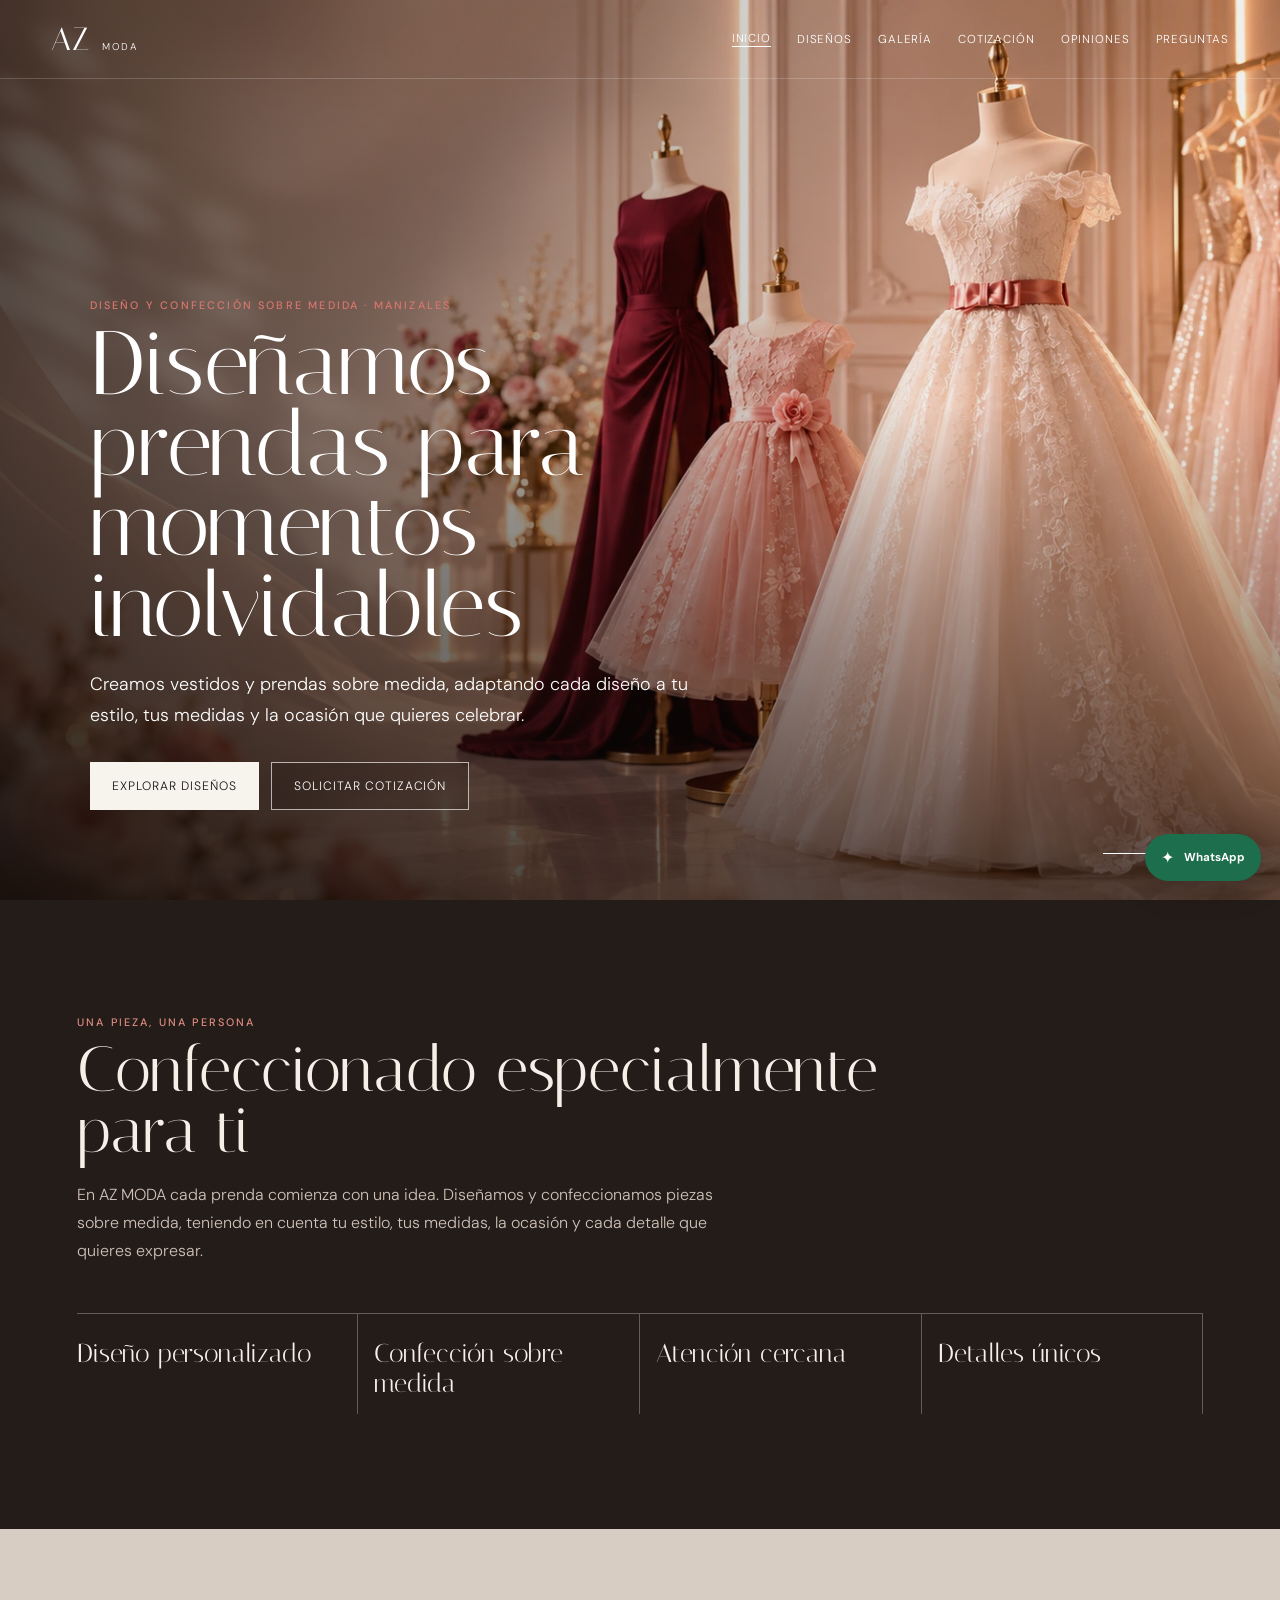
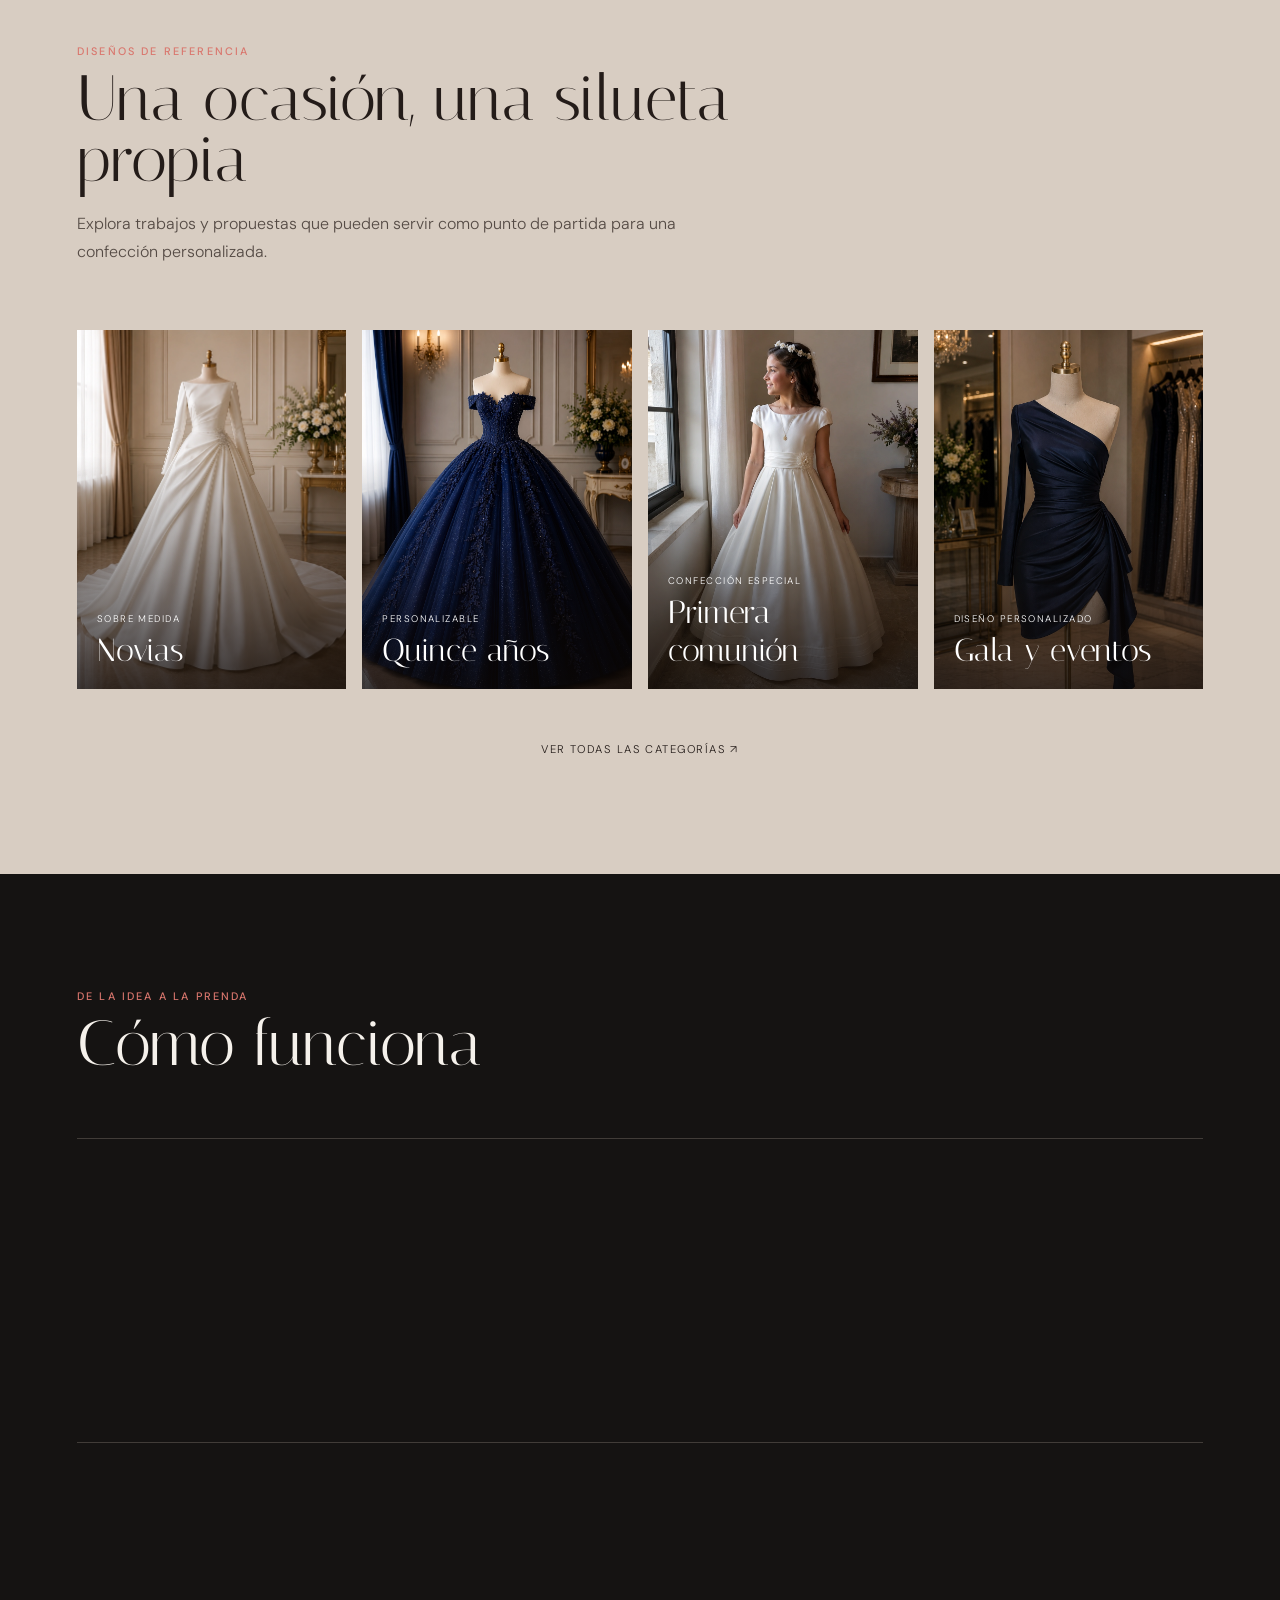
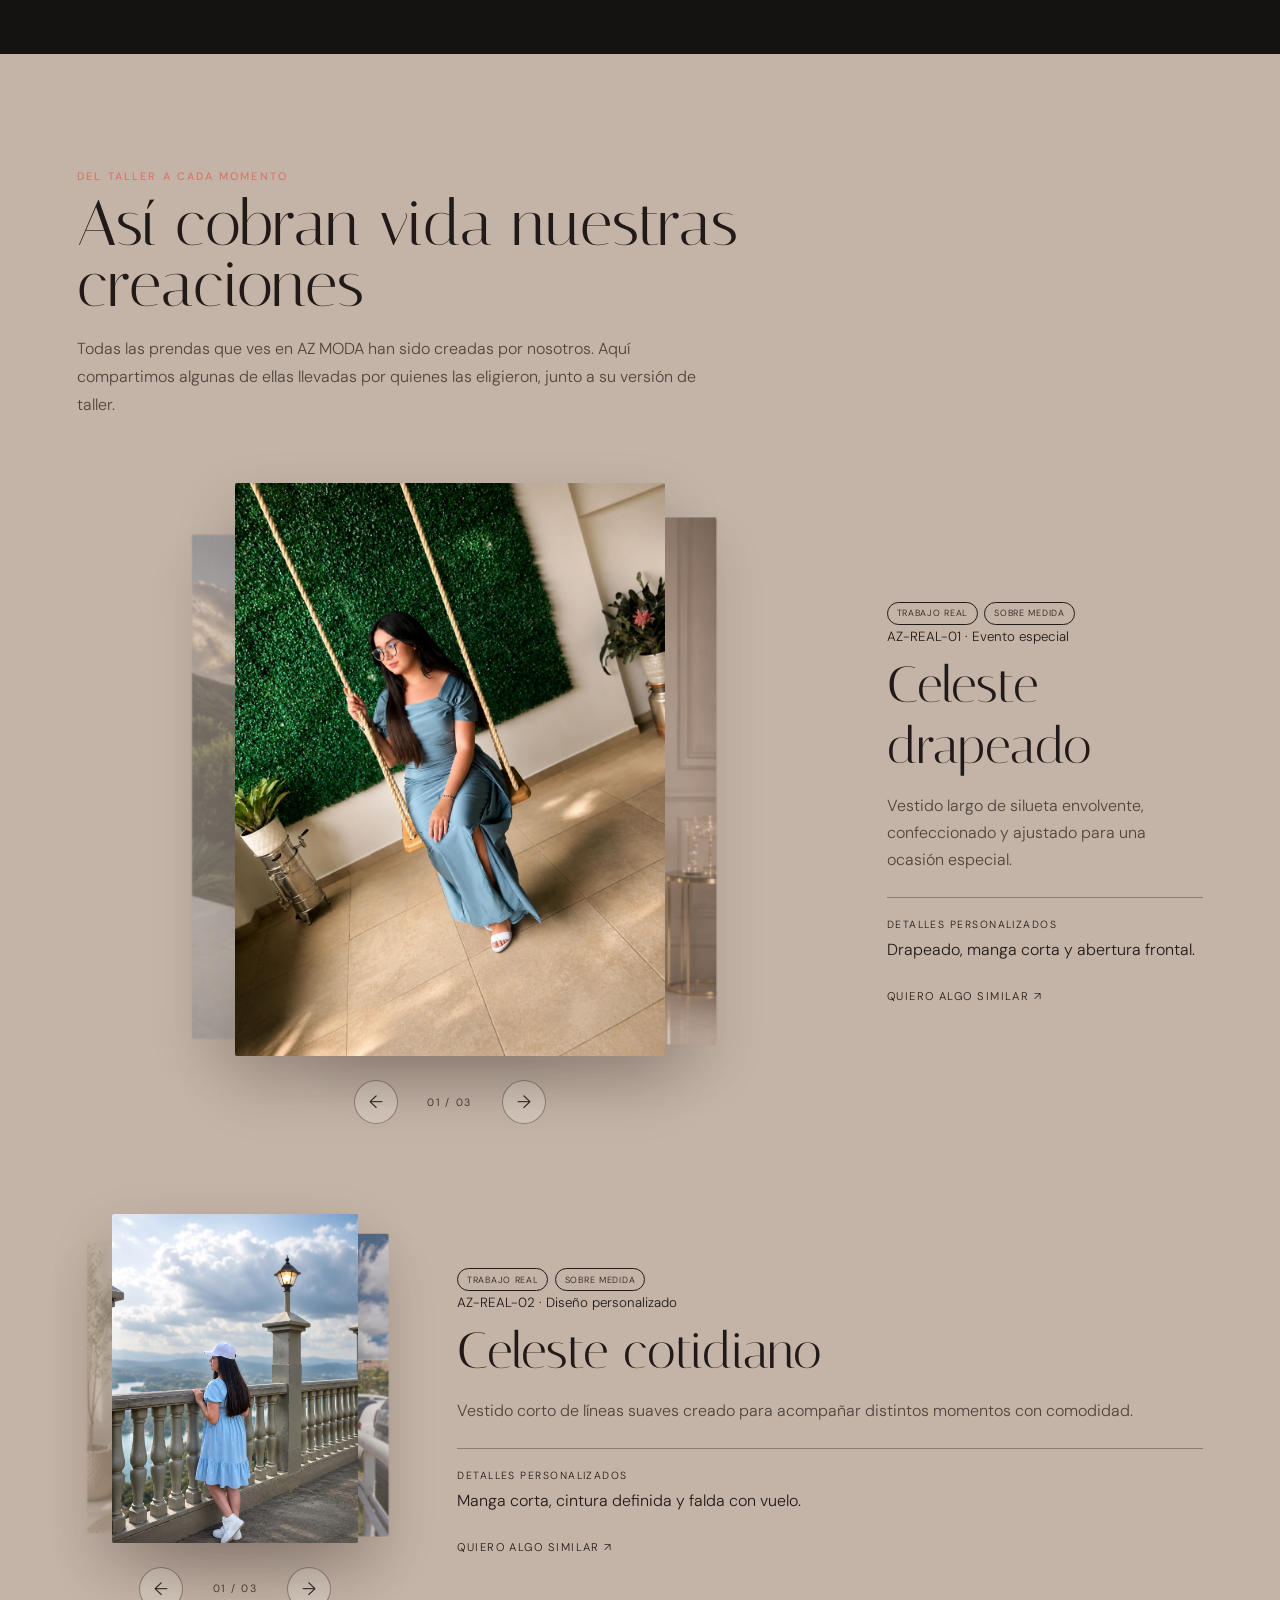
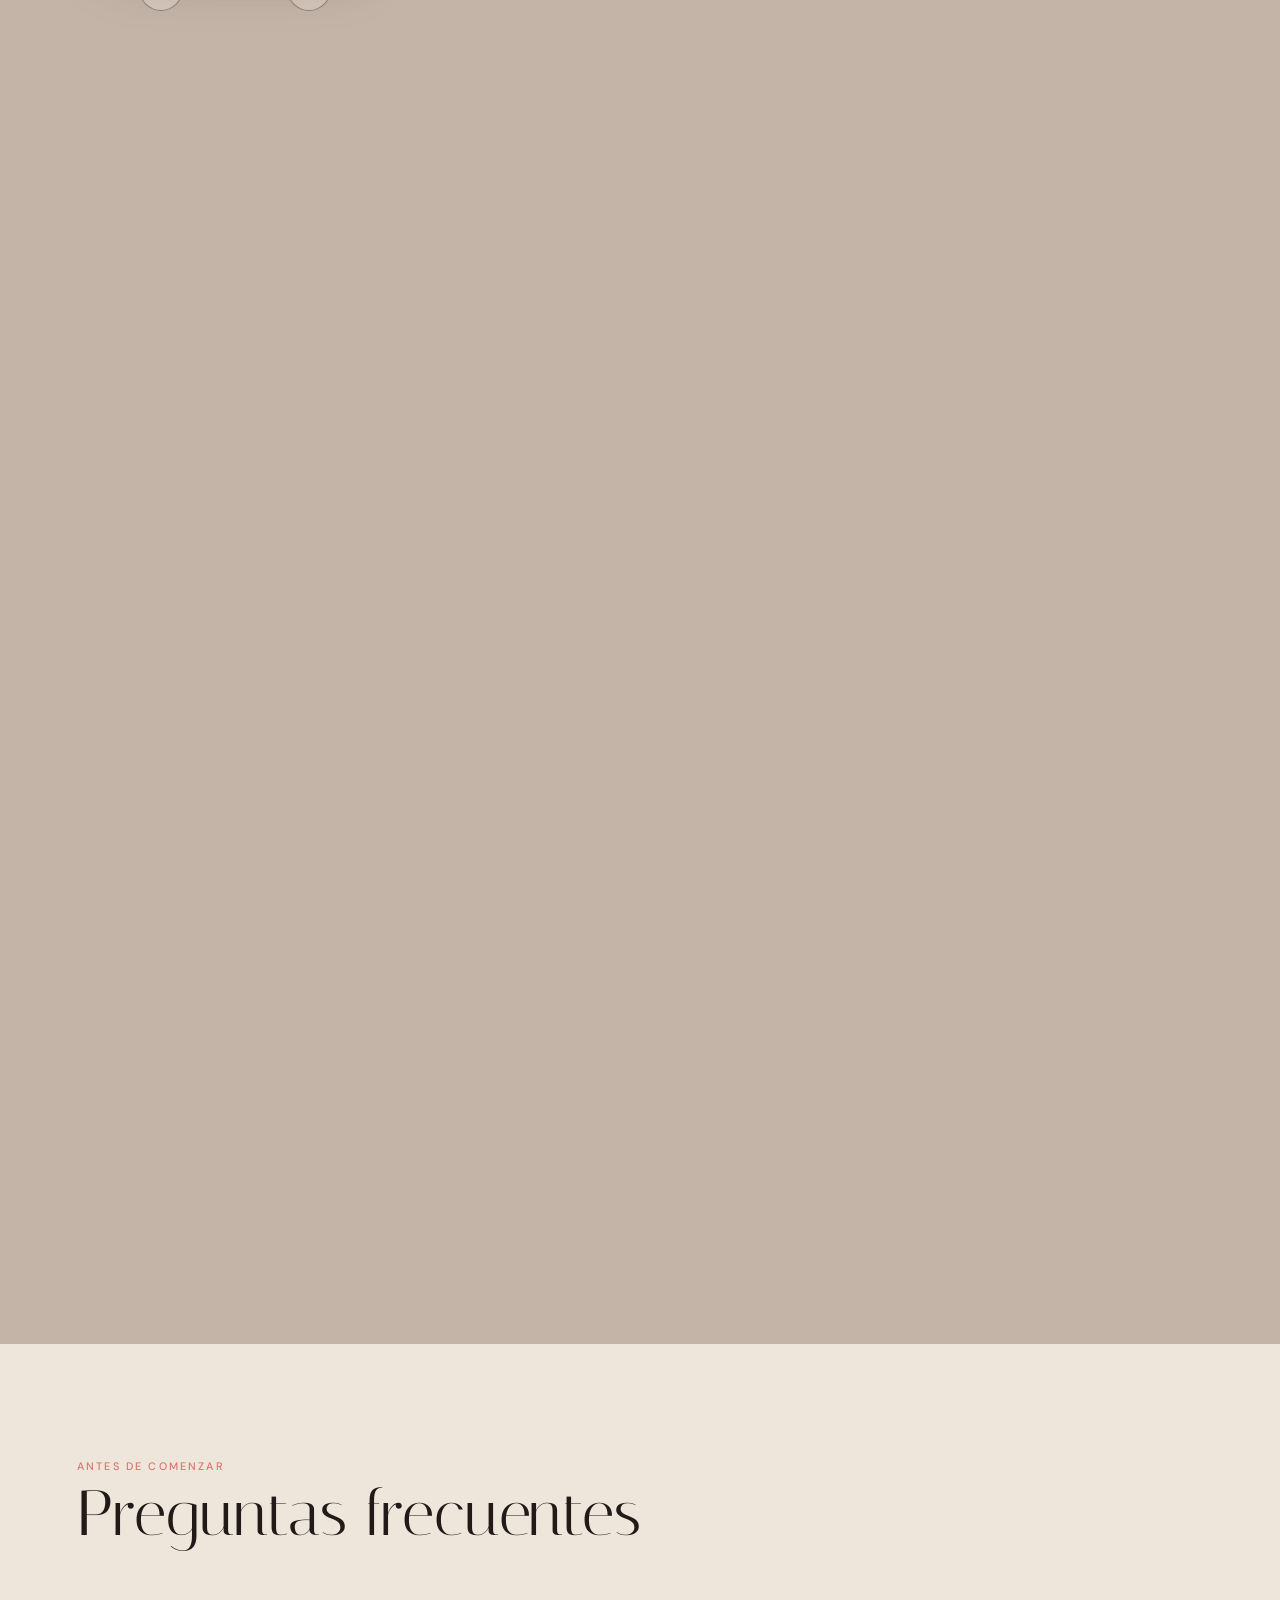
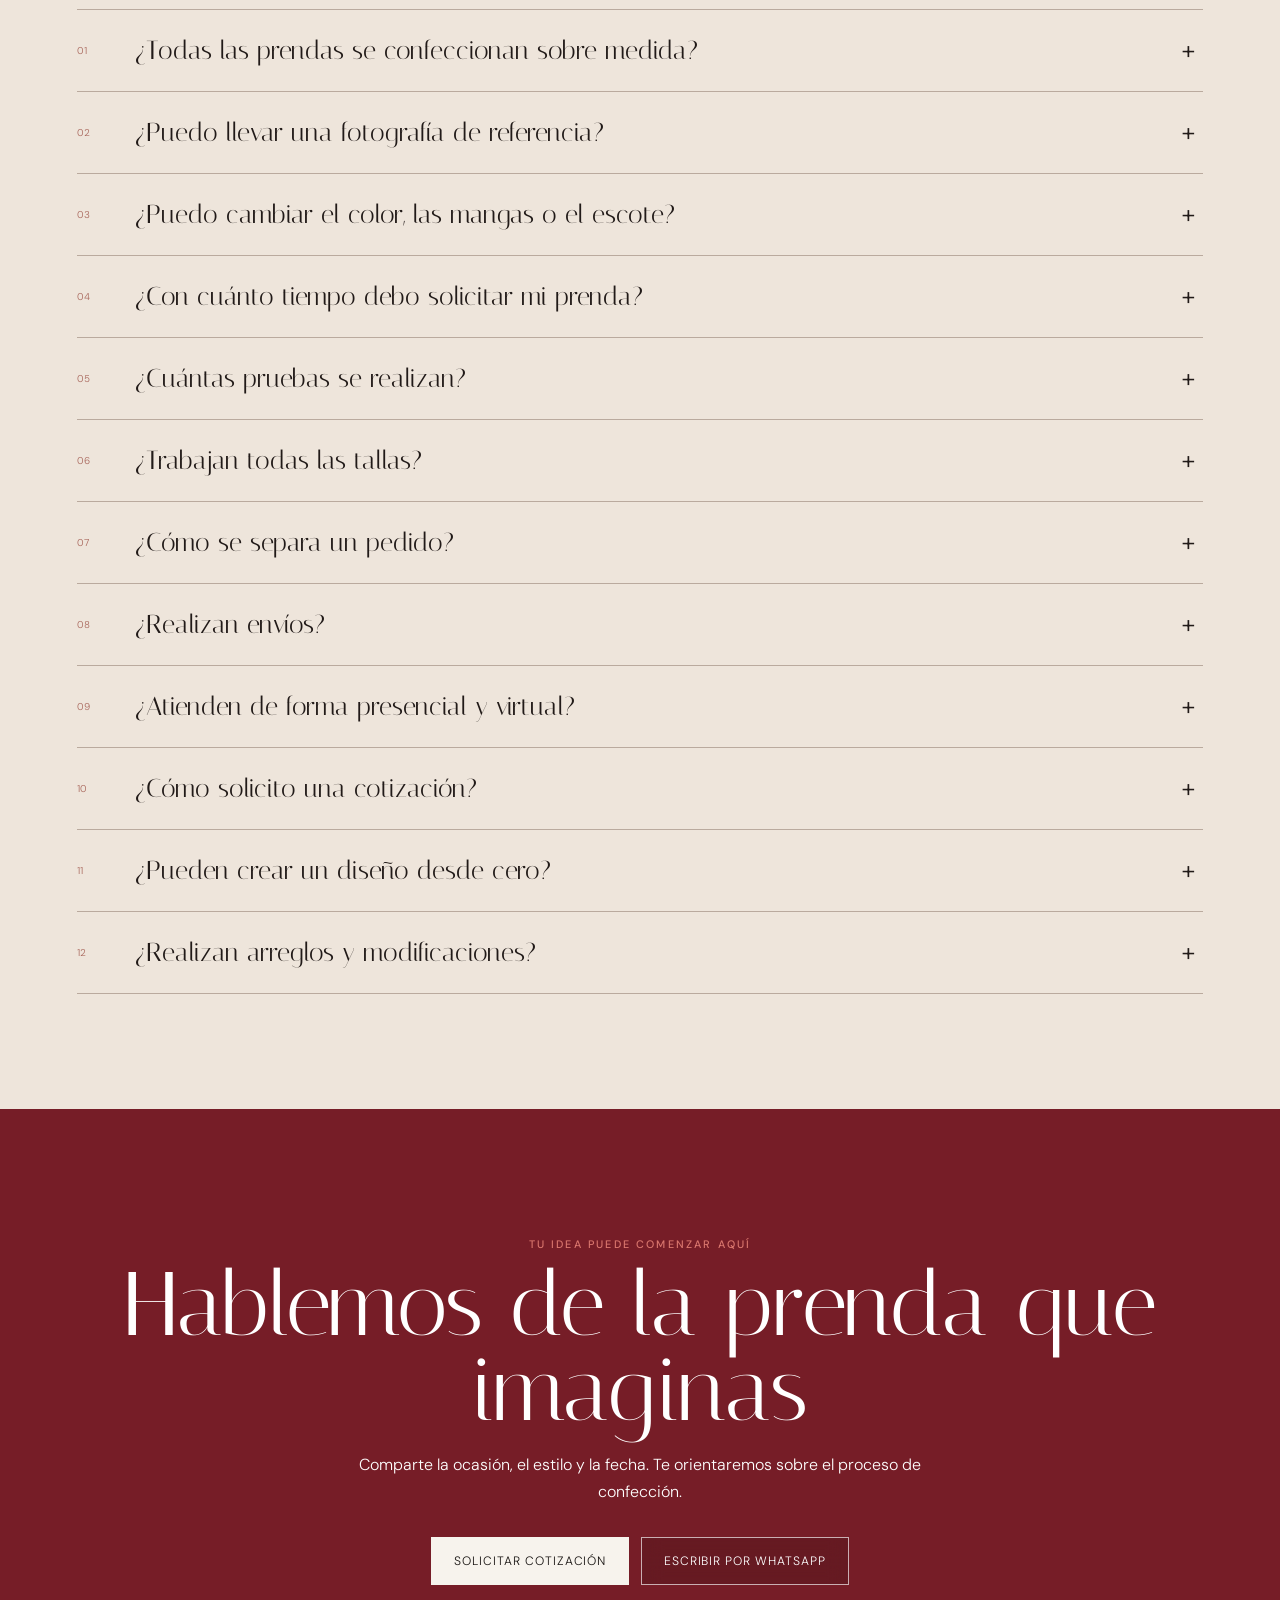
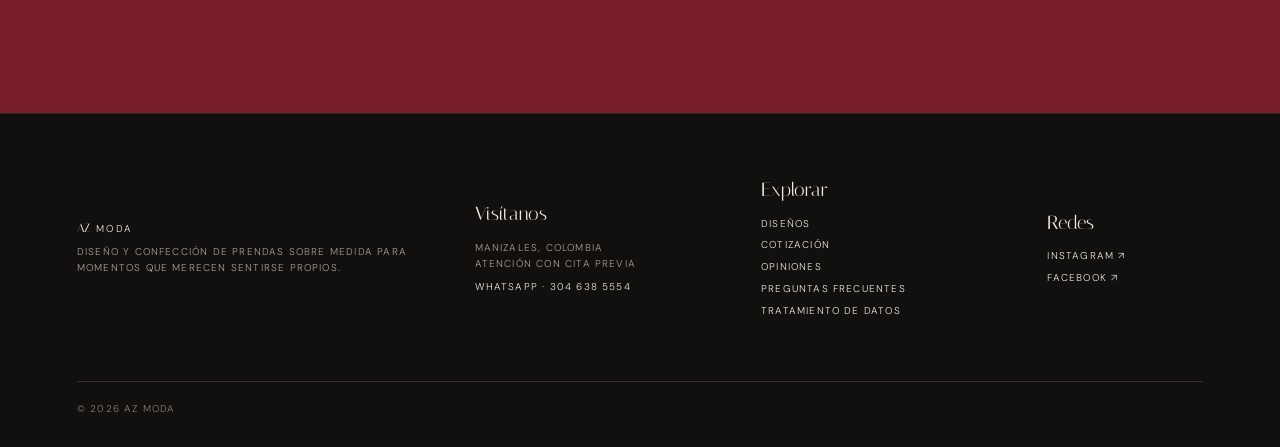
==== commit 7ab7f48a: "Aclarar presentacion de creaciones reales" ====
--- a/index.html
+++ b/index.html
@@ -100,9 +100,9 @@
 
     <section class="workshop section-pad" aria-labelledby="workshop-title" data-section="workshop">
       <div class="section-heading reveal">
-        <p class="eyebrow">Hecho en AZ MODA</p>
-        <h2 id="workshop-title">Creaciones de nuestro taller</h2>
-        <p>Prendas realizadas para personas reales, adaptadas a su estilo y a la ocasión.</p>
+        <p class="eyebrow">Del taller a cada momento</p>
+        <h2 id="workshop-title">Así cobran vida nuestras creaciones</h2>
+        <p>Todas las prendas que ves en AZ MODA han sido creadas por nosotros. Aquí compartimos algunas de ellas llevadas por quienes las eligieron, junto a su versión de taller.</p>
       </div>
       <div class="workshop-list" data-workshop-list></div>
       <p class="empty-note" data-workshop-empty hidden>Próximamente compartiremos nuevas creaciones realizadas en nuestro taller.</p>
--- a/site.css
+++ b/site.css
@@ -53,13 +53,13 @@
 .site-header.solid{position:relative;background:#f2ede6;color:#191513;border-color:#d8d0c7}.site-header .brand{color:inherit}
 .main-nav{display:flex;align-items:center;gap:clamp(1rem,2vw,2.25rem)}.main-nav a{color:inherit;text-decoration:none;font-size:.72rem;letter-spacing:.08em;text-transform:uppercase}.main-nav a[aria-current=page]{border-bottom:1px solid currentColor}
 .menu-toggle{display:none;background:none;border:0;color:inherit;padding:.5rem}.menu-toggle>span:not(.sr-only){display:block;width:24px;height:1px;background:currentColor;margin:5px}
-.tailored{background:#f2ede6}.tailored-points{display:grid;grid-template-columns:repeat(4,1fr);border-top:1px solid #cfc6bd;margin-top:3rem}.tailored-points span{padding:1.5rem 1rem 1rem 0;border-right:1px solid #cfc6bd;font-family:Italiana,serif;font-size:clamp(1.2rem,2vw,1.7rem)}.tailored-points span:not(:first-child){padding-left:1rem}
-.category-preview{background:#fbf8f3}.home-category-grid{display:grid;grid-template-columns:repeat(4,1fr);gap:1rem}.category-card{position:relative;aspect-ratio:3/4;overflow:hidden;color:#fff}.category-card img{width:100%;height:100%;object-fit:cover;transition:transform .7s ease}.category-card:after{content:"";position:absolute;inset:35% 0 0;background:linear-gradient(transparent,rgba(12,8,7,.76))}.category-card>span{position:absolute;z-index:1;left:1.25rem;right:1.25rem;bottom:1.25rem;font-family:Italiana,serif;font-size:clamp(1.6rem,2.5vw,2.5rem)}.category-card small{display:block;font-family:"DM Sans",sans-serif;font-size:.6rem;text-transform:uppercase;letter-spacing:.15em;margin-bottom:.4rem}.category-card:hover img{transform:scale(1.035)}
+.tailored{background:#f2ede6;color:#241e1b}.tailored-points{display:grid;grid-template-columns:repeat(4,1fr);border-top:1px solid #cfc6bd;margin-top:3rem}.tailored-points span{padding:1.5rem 1rem 1rem 0;border-right:1px solid #cfc6bd;font-family:Italiana,serif;font-size:clamp(1.2rem,2vw,1.7rem);color:#332b27}.tailored-points span:not(:first-child){padding-left:1rem}
+.category-preview{background:#fbf8f3;color:#241e1b}.home-category-grid{display:grid;grid-template-columns:repeat(4,1fr);gap:1rem}.category-card{position:relative;aspect-ratio:3/4;overflow:hidden;color:#fff}.category-card img{width:100%;height:100%;object-fit:cover;transition:transform .7s ease}.category-card:after{content:"";position:absolute;inset:35% 0 0;background:linear-gradient(transparent,rgba(12,8,7,.76))}.category-card>span{position:absolute;z-index:1;left:1.25rem;right:1.25rem;bottom:1.25rem;font-family:Italiana,serif;font-size:clamp(1.6rem,2.5vw,2.5rem)}.category-card small{display:block;font-family:"DM Sans",sans-serif;font-size:.6rem;text-transform:uppercase;letter-spacing:.15em;margin-bottom:.4rem}.category-card:hover img{transform:scale(1.035)}
 .process{background:#151312;color:#f5f1eb}.process .section-heading>p:last-child{color:#bcb4ad}.process-list{list-style:none;padding:0;margin:0;display:grid;grid-template-columns:repeat(5,1fr);border-top:1px solid #413c38;border-bottom:1px solid #413c38}.process-list li{padding:2rem 1.2rem 2.5rem;border-right:1px solid #413c38}.process-list li:last-child{border:0}.process-list span{color:#d88a7c;font-size:.65rem}.process-list h3{font-family:Italiana,serif;font-size:1.55rem;font-weight:400;line-height:1.1;margin:2rem 0 1rem}.process-list p{color:#bcb4ad;line-height:1.65;font-size:.88rem}
-.workshop{background:#eee7df}.workshop-list{display:grid;gap:clamp(3rem,7vw,7rem)}.workshop-card{display:grid;grid-template-columns:minmax(0,1.65fr) minmax(280px,.7fr);gap:clamp(2rem,5vw,5rem);align-items:center}.workshop-card:nth-child(even){grid-template-columns:minmax(280px,.7fr) minmax(0,1.65fr)}.workshop-card:nth-child(even) .workshop-images{order:2}.workshop-images{display:grid;grid-auto-flow:column;grid-auto-columns:76%;gap:1rem;overflow-x:auto;scroll-snap-type:x mandatory;scrollbar-width:thin}.workshop-images img{width:100%;aspect-ratio:3/4;object-fit:cover;scroll-snap-align:start}.workshop-copy h3{font-family:Italiana,serif;font-size:clamp(2.5rem,4vw,4.5rem);font-weight:400;margin:.5rem 0 1rem}.workshop-copy p{color:#615b56;line-height:1.7}.workshop-copy dl{border-top:1px solid #c9beb4;padding-top:1.25rem;margin:1.5rem 0}.workshop-copy dt{font-size:.65rem;text-transform:uppercase;letter-spacing:.14em}.workshop-copy dd{margin:.5rem 0 0}.design-tags{display:flex;gap:.4rem;flex-wrap:wrap}.design-tags span{border:1px solid currentColor;border-radius:999px;padding:.28rem .55rem;font-size:.56rem;letter-spacing:.08em;text-transform:uppercase}.empty-note{font-size:.88rem;color:#6b645f}
-.faq{background:#faf7f2}.faq-list{border-top:1px solid #cfc6bd}.faq-item{border-bottom:1px solid #cfc6bd}.faq-item summary{list-style:none;cursor:pointer;display:grid;grid-template-columns:40px 1fr 30px;align-items:center;gap:1rem;padding:1.5rem 0;font-family:Italiana,serif;font-size:clamp(1.25rem,2vw,1.8rem)}.faq-item summary::-webkit-details-marker{display:none}.faq-item summary span{font-family:"DM Sans",sans-serif;font-size:.62rem;color:#a76459}.faq-item summary i{font-family:"DM Sans",sans-serif;font-style:normal;text-align:center;transition:transform .25s}.faq-item[open] summary i{transform:rotate(45deg)}.faq-item p{max-width:720px;margin:0 0 1.8rem 56px;color:#625c56;line-height:1.75}
+.workshop{background:#eee7df;color:#241e1b}.workshop-list{display:grid;gap:clamp(3rem,7vw,7rem)}.workshop-card{display:grid;grid-template-columns:minmax(0,1.65fr) minmax(280px,.7fr);gap:clamp(2rem,5vw,5rem);align-items:center}.workshop-card:nth-child(even){grid-template-columns:minmax(280px,.7fr) minmax(0,1.65fr)}.workshop-card:nth-child(even) .workshop-images{order:2}.workshop-images{display:grid;grid-auto-flow:column;grid-auto-columns:76%;gap:1rem;overflow-x:auto;scroll-snap-type:x mandatory;scrollbar-width:thin}.workshop-images img{width:100%;aspect-ratio:3/4;object-fit:cover;scroll-snap-align:start}.workshop-copy h3{font-family:Italiana,serif;font-size:clamp(2.5rem,4vw,4.5rem);font-weight:400;margin:.5rem 0 1rem}.workshop-copy p{color:#615b56;line-height:1.7}.workshop-copy dl{border-top:1px solid #c9beb4;padding-top:1.25rem;margin:1.5rem 0}.workshop-copy dt{font-size:.65rem;text-transform:uppercase;letter-spacing:.14em}.workshop-copy dd{margin:.5rem 0 0}.design-tags{display:flex;gap:.4rem;flex-wrap:wrap}.design-tags span{border:1px solid currentColor;border-radius:999px;padding:.28rem .55rem;font-size:.56rem;letter-spacing:.08em;text-transform:uppercase}.empty-note{font-size:.88rem;color:#6b645f}
+.faq{background:#faf7f2;color:#241e1b}.faq-list{border-top:1px solid #cfc6bd}.faq-item{border-bottom:1px solid #cfc6bd}.faq-item summary{list-style:none;cursor:pointer;display:grid;grid-template-columns:40px 1fr 30px;align-items:center;gap:1rem;padding:1.5rem 0;font-family:Italiana,serif;font-size:clamp(1.25rem,2vw,1.8rem)}.faq-item summary::-webkit-details-marker{display:none}.faq-item summary span{font-family:"DM Sans",sans-serif;font-size:.62rem;color:#a76459}.faq-item summary i{font-family:"DM Sans",sans-serif;font-style:normal;text-align:center;transition:transform .25s}.faq-item[open] summary i{transform:rotate(45deg)}.faq-item p{max-width:720px;margin:0 0 1.8rem 56px;color:#625c56;line-height:1.75}
 .closing-cta{background:#761d27;color:#fff;text-align:center;padding:clamp(5rem,10vw,10rem) 1.25rem}.closing-cta h2{font-family:Italiana,serif;font-size:clamp(3rem,7vw,7rem);font-weight:400;line-height:.95;margin:.6rem auto 1.2rem;max-width:1050px}.closing-cta>p:not(.eyebrow){max-width:580px;margin:auto;line-height:1.7}.closing-cta .hero-actions{justify-content:center}
-.inner-main{background:#f2ede6;min-height:100vh}.page-lead{padding:clamp(5rem,9vw,9rem) clamp(1.25rem,7vw,8rem) 3rem}.page-lead h1{font-family:Italiana,serif;font-size:clamp(3.4rem,7vw,7rem);font-weight:400;line-height:.92;margin:.5rem 0 1.2rem}.page-lead>p:last-child{max-width:680px;line-height:1.7;color:#605a55}
+.inner-main{background:#f2ede6;color:#241e1b;min-height:100vh}.page-lead{padding:clamp(5rem,9vw,9rem) clamp(1.25rem,7vw,8rem) 3rem}.page-lead h1{font-family:Italiana,serif;font-size:clamp(3.4rem,7vw,7rem);font-weight:400;line-height:.92;margin:.5rem 0 1.2rem}.page-lead>p:last-child{max-width:680px;line-height:1.7;color:#605a55}
 .quote-layout{padding-top:2rem;display:grid;grid-template-columns:minmax(260px,.65fr) minmax(0,1.35fr);gap:clamp(2.5rem,7vw,8rem);align-items:start}.quote-aside{position:sticky;top:2rem}.quote-aside ul{padding-left:1.1rem;line-height:1.8;color:#615b56}.quote-form{background:#fbf8f3;padding:clamp(1.25rem,4vw,3.5rem);border:1px solid #d8cec4}.form-grid{display:grid;grid-template-columns:1fr 1fr;gap:1.2rem}.quote-form label{display:grid;gap:.5rem;font-size:.7rem;text-transform:uppercase;letter-spacing:.09em}.quote-form input,.quote-form select,.quote-form textarea{width:100%;box-sizing:border-box;border:1px solid #cfc5bb;background:#fff;padding:.85rem;font:inherit;color:#1b1715;border-radius:0;min-height:48px}.quote-form textarea{resize:vertical}.quote-form .full{grid-column:1/-1}.field-note{font-size:.72rem;letter-spacing:0;text-transform:none;color:#6b645f}.quote-form .consent{display:flex;grid-template-columns:auto 1fr;align-items:start;margin:1.5rem 0;line-height:1.5;text-transform:none;letter-spacing:0}.quote-form .consent input{width:18px;height:18px;min-height:auto}.selected-design{border-left:3px solid #a76459;padding:.8rem 1rem;margin-bottom:1.5rem;background:#f2e9e2}.selected-design span{display:block;font-size:.62rem;text-transform:uppercase;letter-spacing:.1em}.form-status{min-height:1.5em;color:#6e292f;font-size:.85rem}
 .design-card{display:flex!important;flex-direction:column;background:#f8f4ef;text-align:left}.catalog-open,.icon-open{border:0;background:none;padding:0;cursor:pointer}.catalog-open .image{display:block}.design-card .meta{padding:1rem;align-items:flex-start}.design-card .meta h2{margin:.3rem 0 .65rem}.icon-open{font-size:1.4rem}.card-quote{margin:auto 1rem 1rem;padding-top:.85rem;border-top:1px solid #d3c9bf;color:#231e1b;text-decoration:none;font-size:.68rem;text-transform:uppercase;letter-spacing:.1em}.viewer-custom{border-top:1px solid #d3c9bf;margin-top:1rem;padding-top:1rem}.viewer-custom h3{font-family:Italiana,serif;font-weight:400;font-size:1.25rem;margin:1.2rem 0 .4rem}.viewer-custom>small{display:block;color:#77706a;line-height:1.5;margin-bottom:1rem}.viewer-quote{margin-top:.5rem}
 .wa-float{position:fixed;z-index:90;right:1.2rem;bottom:1.2rem;background:#1d6e4c;color:#fff;text-decoration:none;display:flex;align-items:center;gap:.6rem;padding:.8rem 1rem;border-radius:999px;box-shadow:0 10px 30px rgba(0,0,0,.2);font-size:.72rem}.wa-float span{font-size:1rem}
@@ -75,3 +75,68 @@
 }
 @media(prefers-reduced-motion:reduce){*,*:before,*:after{scroll-behavior:auto!important;animation:none!important;transition:none!important}.reveal{opacity:1;transform:none}}
 .review-body time{display:block;margin-top:.3rem;font-size:.68rem;color:#766f69}.review-response{margin-top:1.25rem;padding:1rem;border-left:2px solid var(--coral);background:rgba(255,255,255,.36)}.review-response>strong{font-size:.62rem;letter-spacing:.12em;text-transform:uppercase}.review-response p{margin:.45rem 0 0!important;line-height:1.55}.reviews-empty.compact{max-width:620px;margin:1.5rem auto;text-align:center;padding:1rem!important;background:none!important;border:0!important}
+
+/* Paleta editorial de alto contraste */
+body[data-page="inicio"] .tailored{
+  background:#241c19;
+  color:#f6efe7;
+}
+body[data-page="inicio"] .tailored .eyebrow{color:#dc8c80}
+body[data-page="inicio"] .tailored h2,
+body[data-page="inicio"] .tailored .tailored-points span{color:#f6efe7}
+body[data-page="inicio"] .tailored .section-intro>p:last-child{color:#cfc2b8}
+body[data-page="inicio"] .tailored .tailored-points{border-color:#675a53}
+body[data-page="inicio"] .tailored .tailored-points span{border-color:#675a53}
+
+body[data-page="inicio"] .category-preview{
+  background:#d8cdc2;
+  color:#241c19;
+}
+body[data-page="inicio"] .category-preview .section-heading>p:last-child{color:#554b45}
+
+body[data-page="inicio"] .workshop{
+  background:#c4b4a7;
+  color:#211a18;
+}
+body[data-page="inicio"] .workshop .section-heading>p:last-child,
+body[data-page="inicio"] .workshop .workshop-copy p{color:#4f443e}
+body[data-page="inicio"] .workshop .workshop-copy dl{border-color:#8e7c70}
+
+body[data-page="inicio"] .faq{
+  background:#eee5db;
+  color:#211a18;
+}
+body[data-page="inicio"] .faq .faq-list,
+body[data-page="inicio"] .faq .faq-item{border-color:#baaa9e}
+
+body[data-page="cotizacion"] .inner-main{
+  background:#d8cdc2;
+  color:#211a18;
+}
+body[data-page="cotizacion"] .quote-form{background:#f6f0e9}
+
+/* Galería 3D compacta para trabajos reales */
+.workshop-gallery{width:min(100%,640px);margin-inline:auto;perspective:1400px}
+.workshop-images{position:relative;display:block;overflow:visible;width:min(78%,430px);aspect-ratio:3/4;margin:0 auto;outline:none;touch-action:pan-y}
+.workshop-images:focus-visible{outline:2px solid #725b4d;outline-offset:12px}
+.workshop-slide{position:absolute;inset:0;margin:0;overflow:hidden;border-radius:2px;background:#a99485;box-shadow:0 28px 60px rgba(35,25,20,.22);transition:transform .65s cubic-bezier(.2,.75,.2,1),opacity .45s ease,filter .45s ease;transform-origin:center}
+.workshop-slide img{display:block;width:100%;height:100%;aspect-ratio:auto;object-fit:cover}
+.workshop-slide[data-position="active"]{z-index:3;opacity:1;filter:none;transform:translate3d(0,0,0) rotateY(0) scale(1)}
+.workshop-slide[data-position="next"]{z-index:2;opacity:.62;filter:saturate(.75);transform:translate3d(17%,2%,-90px) rotateY(-12deg) scale(.92)}
+.workshop-slide[data-position="previous"]{z-index:1;opacity:.4;filter:saturate(.65);transform:translate3d(-17%,3%,-130px) rotateY(12deg) scale(.88)}
+.workshop-slide[data-position="hidden"]{z-index:0;opacity:0;pointer-events:none;transform:translate3d(0,4%,-180px) scale(.82)}
+.workshop-controls{display:flex;align-items:center;justify-content:center;gap:1.25rem;margin-top:1.5rem;color:#302722}
+.workshop-controls button{display:grid;place-items:center;width:44px;height:44px;border:1px solid rgba(48,39,34,.42);border-radius:50%;background:rgba(246,240,233,.3);color:inherit;font-size:1.15rem;cursor:pointer;transition:background .25s ease,color .25s ease,transform .25s ease}
+.workshop-controls button:hover,.workshop-controls button:focus-visible{background:#302722;color:#f6efe7;transform:translateY(-2px)}
+.workshop-controls span{min-width:64px;text-align:center;font-size:.66rem;letter-spacing:.16em}
+
+@media (max-width:700px){
+  .workshop-gallery{width:100%}
+  .workshop-images{width:min(76vw,330px)}
+  .workshop-slide[data-position="next"]{transform:translate3d(11%,2%,-90px) rotateY(-10deg) scale(.93)}
+  .workshop-slide[data-position="previous"]{transform:translate3d(-11%,3%,-120px) rotateY(10deg) scale(.9)}
+}
+
+@media (prefers-reduced-motion:reduce){
+  .workshop-slide,.workshop-controls button{transition:none}
+}
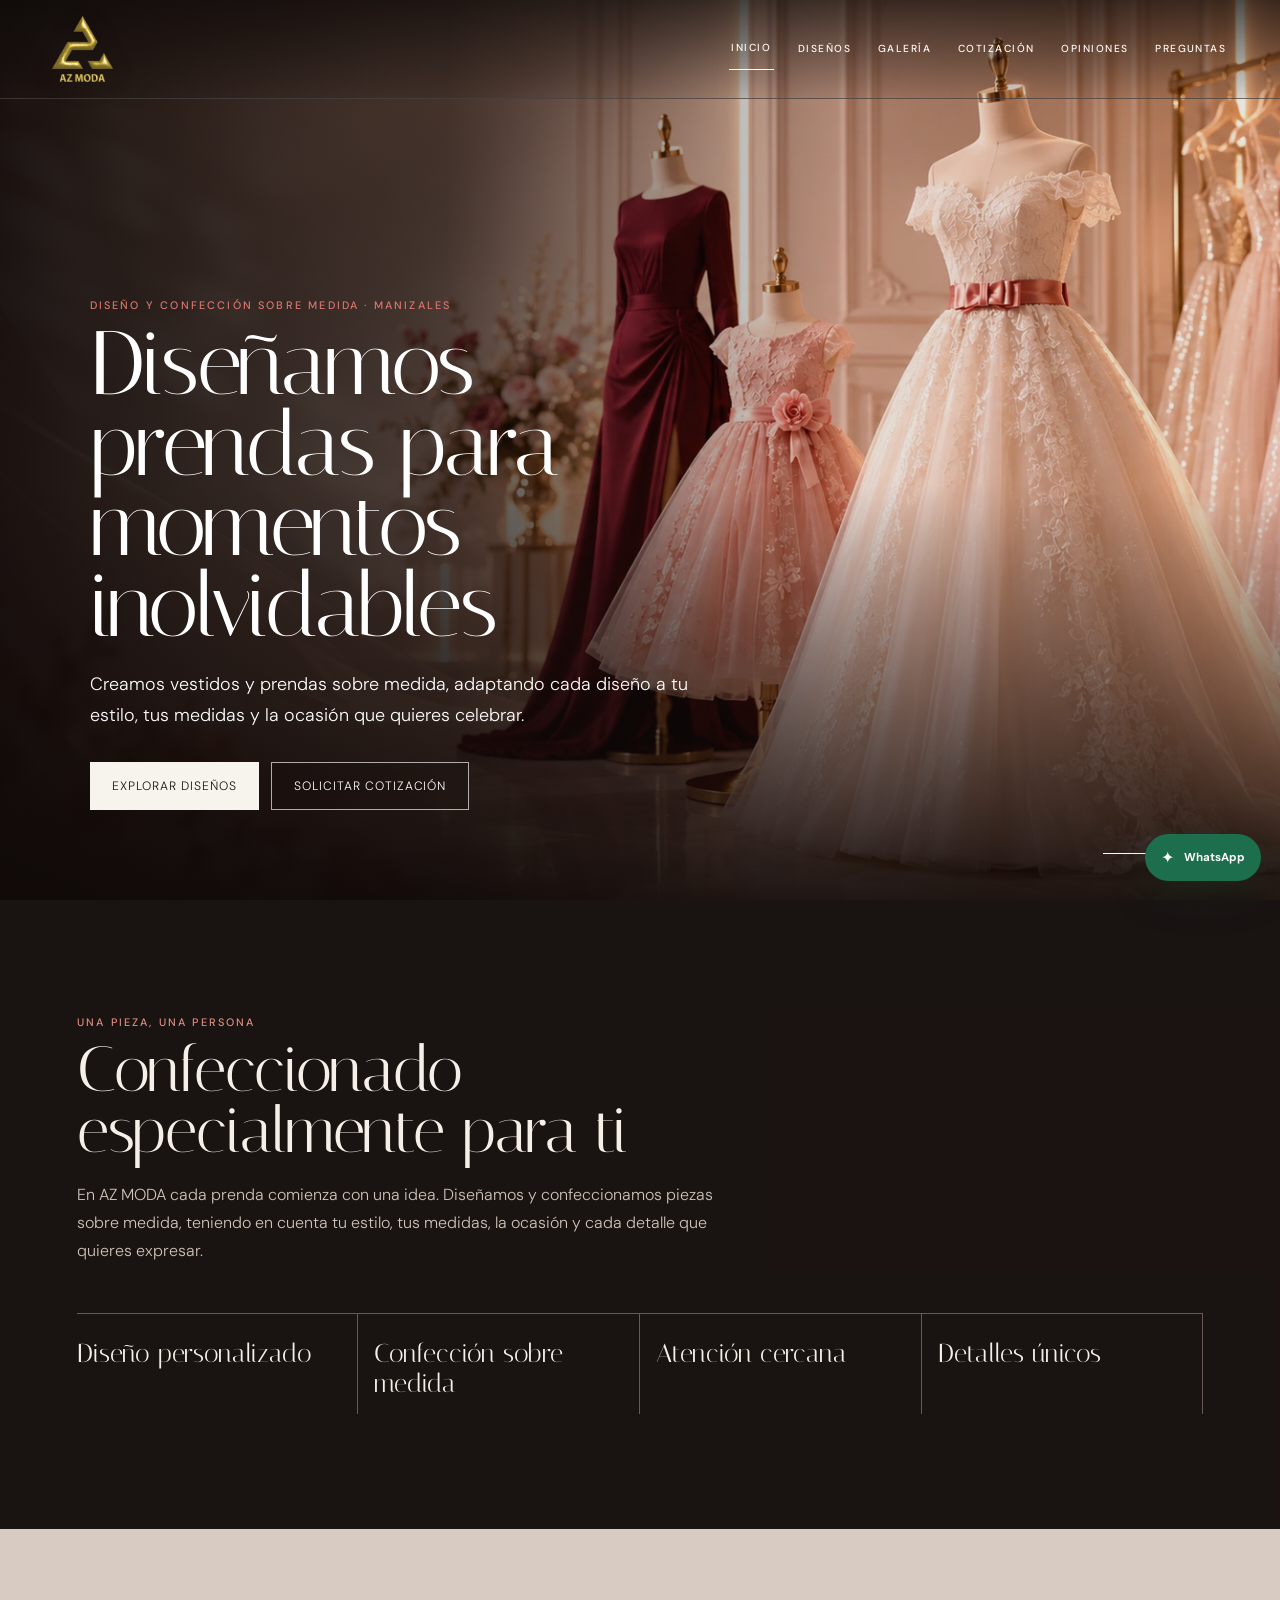
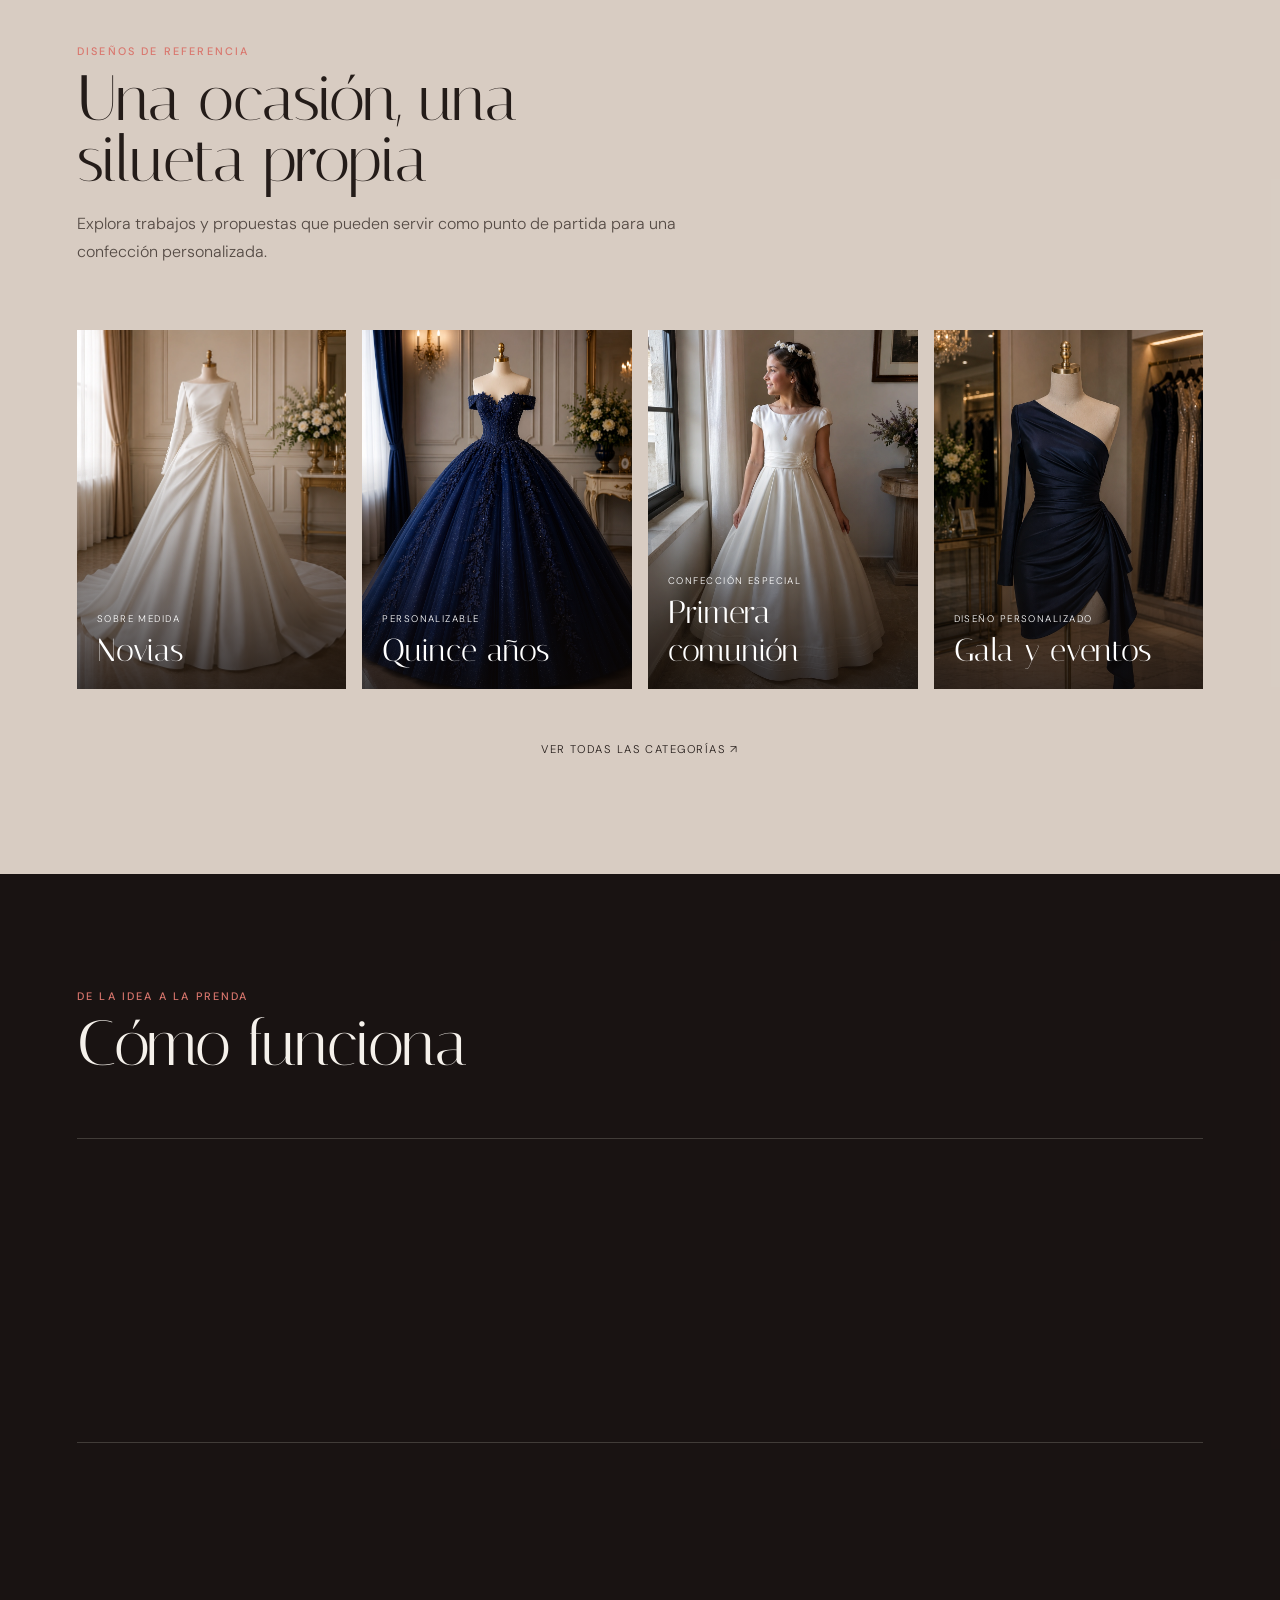
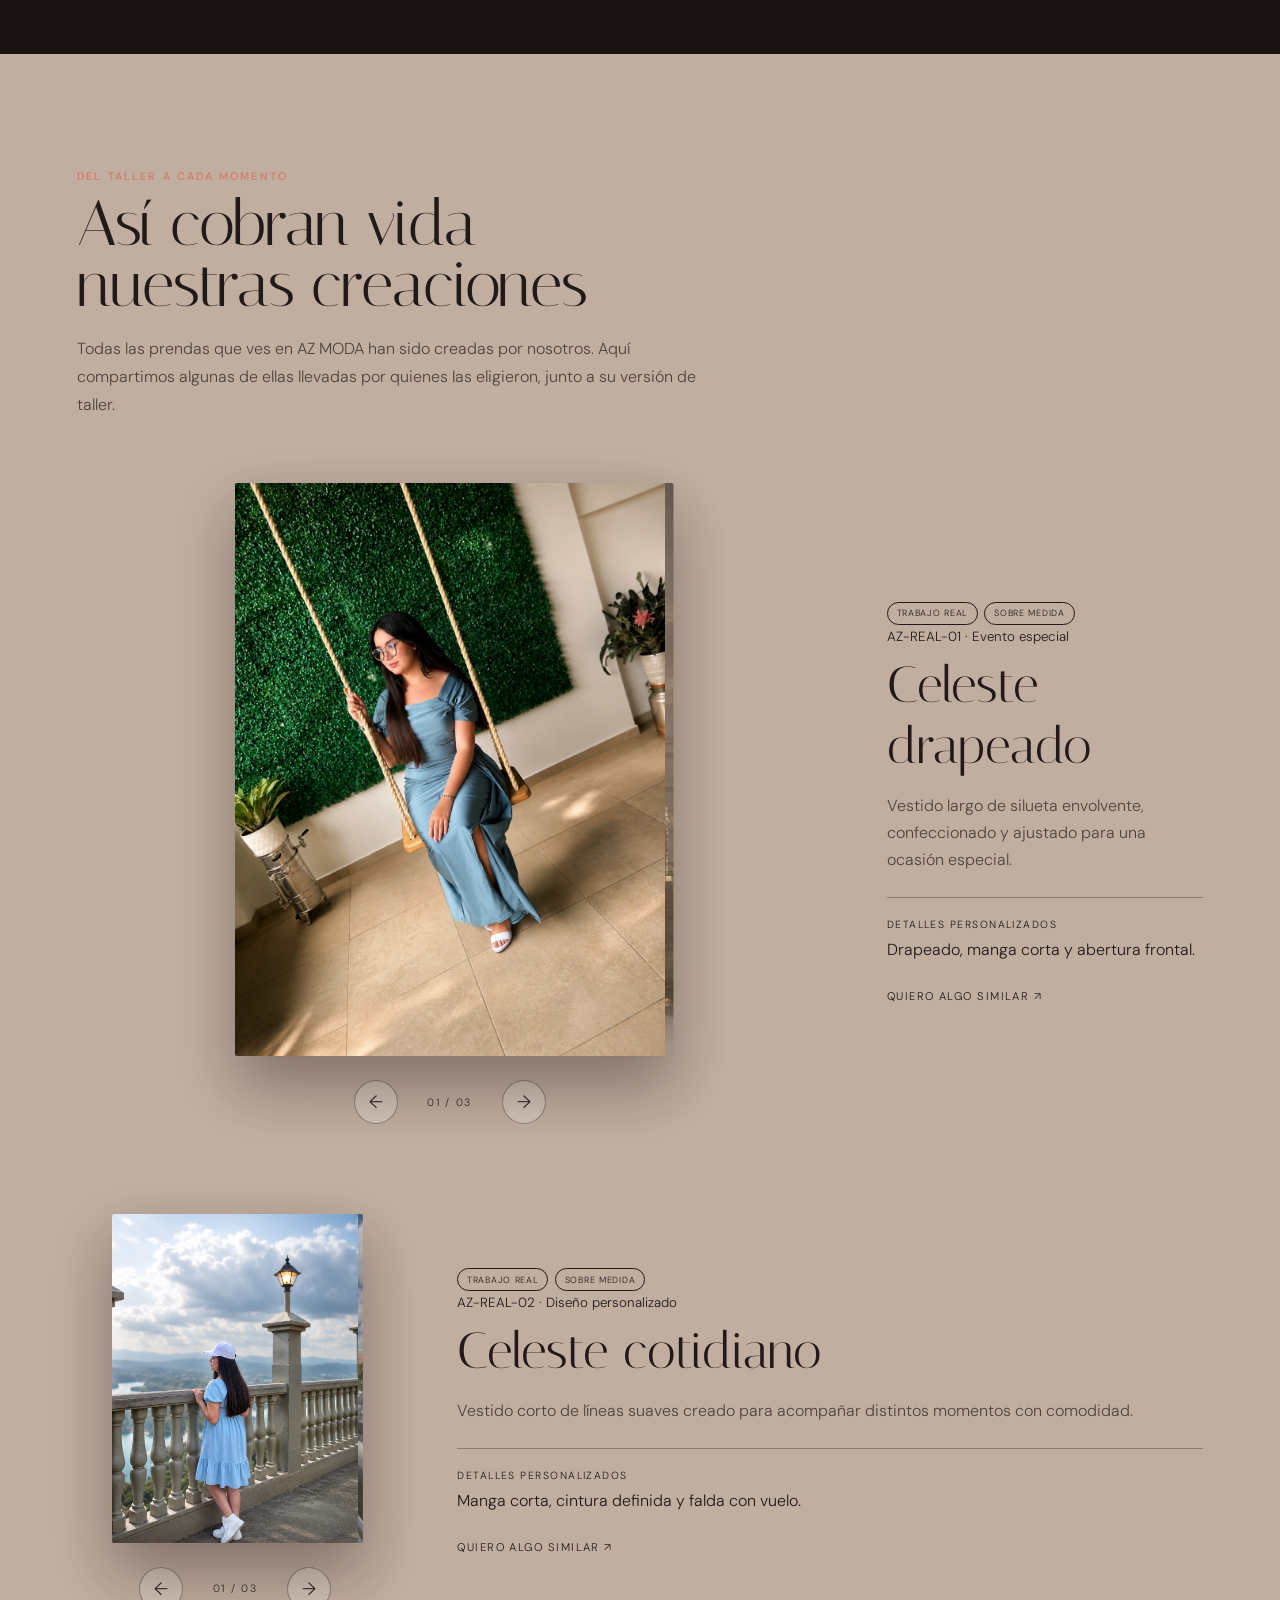
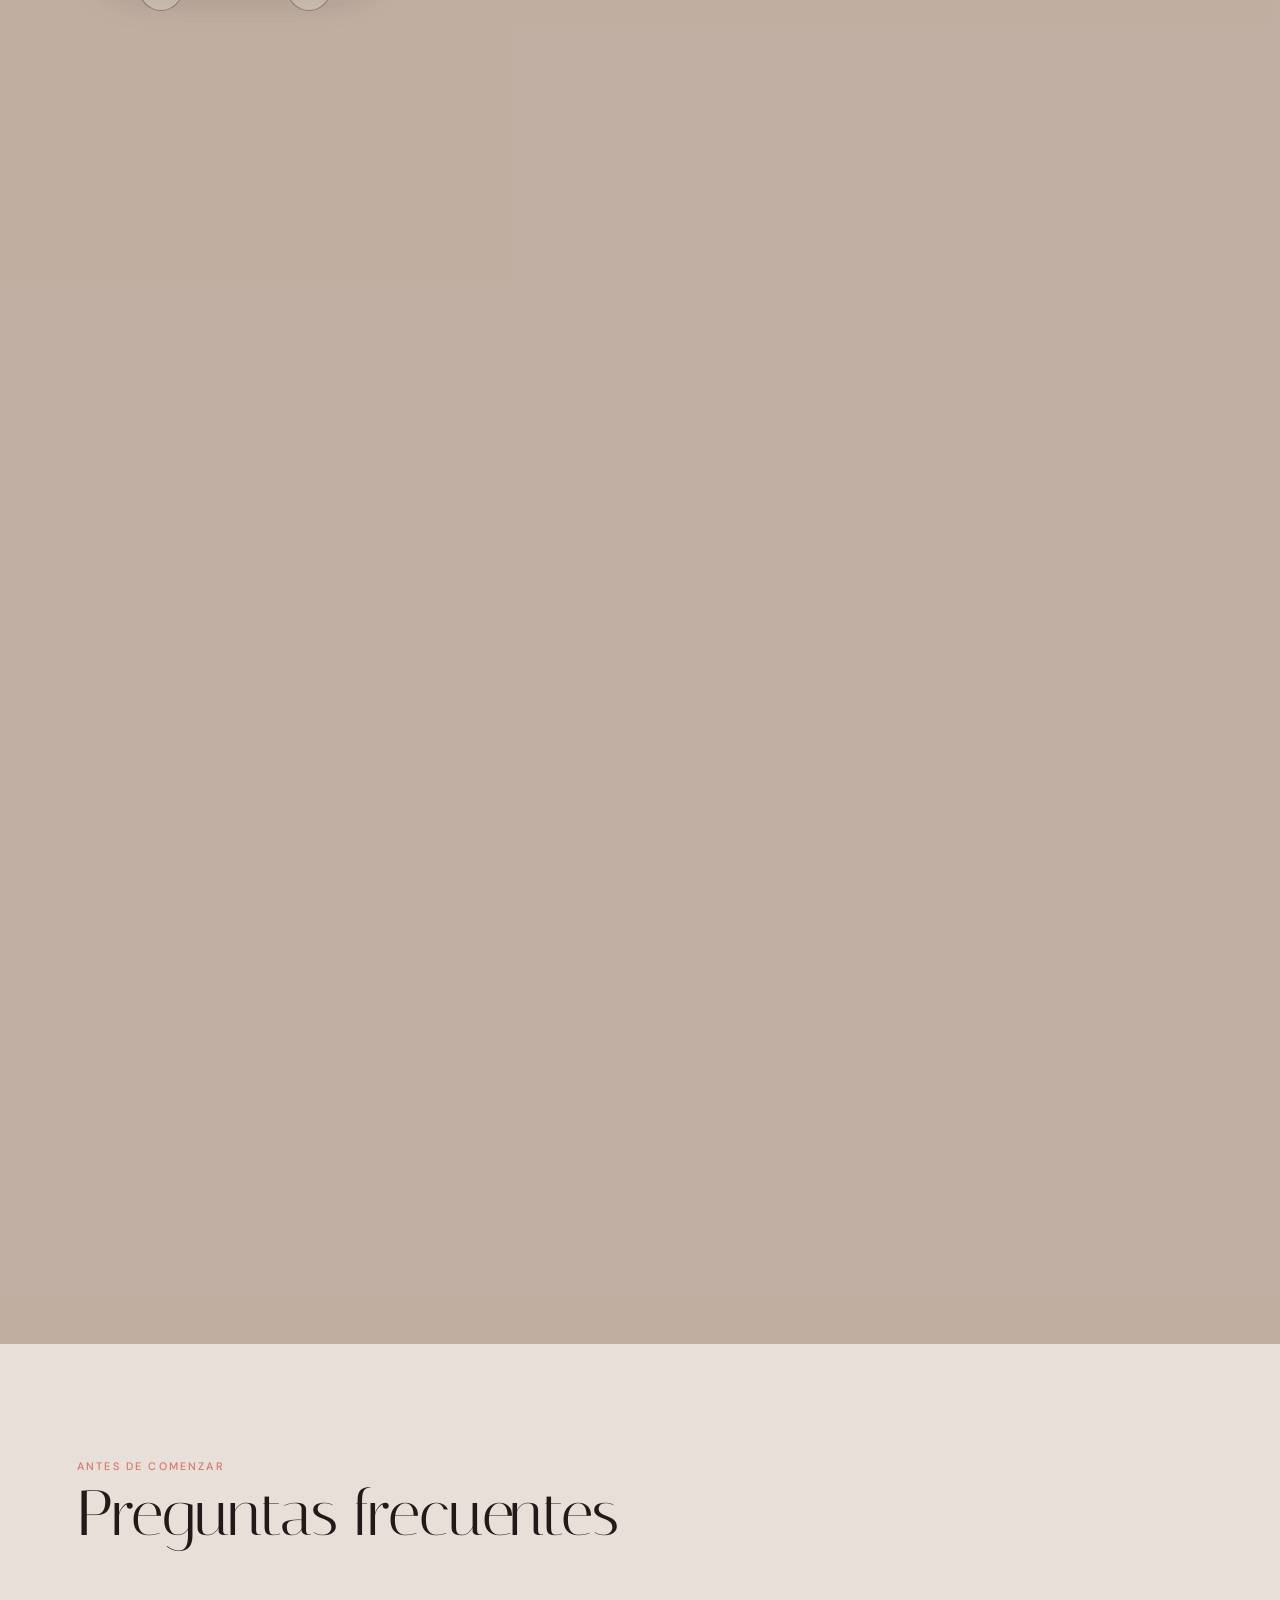
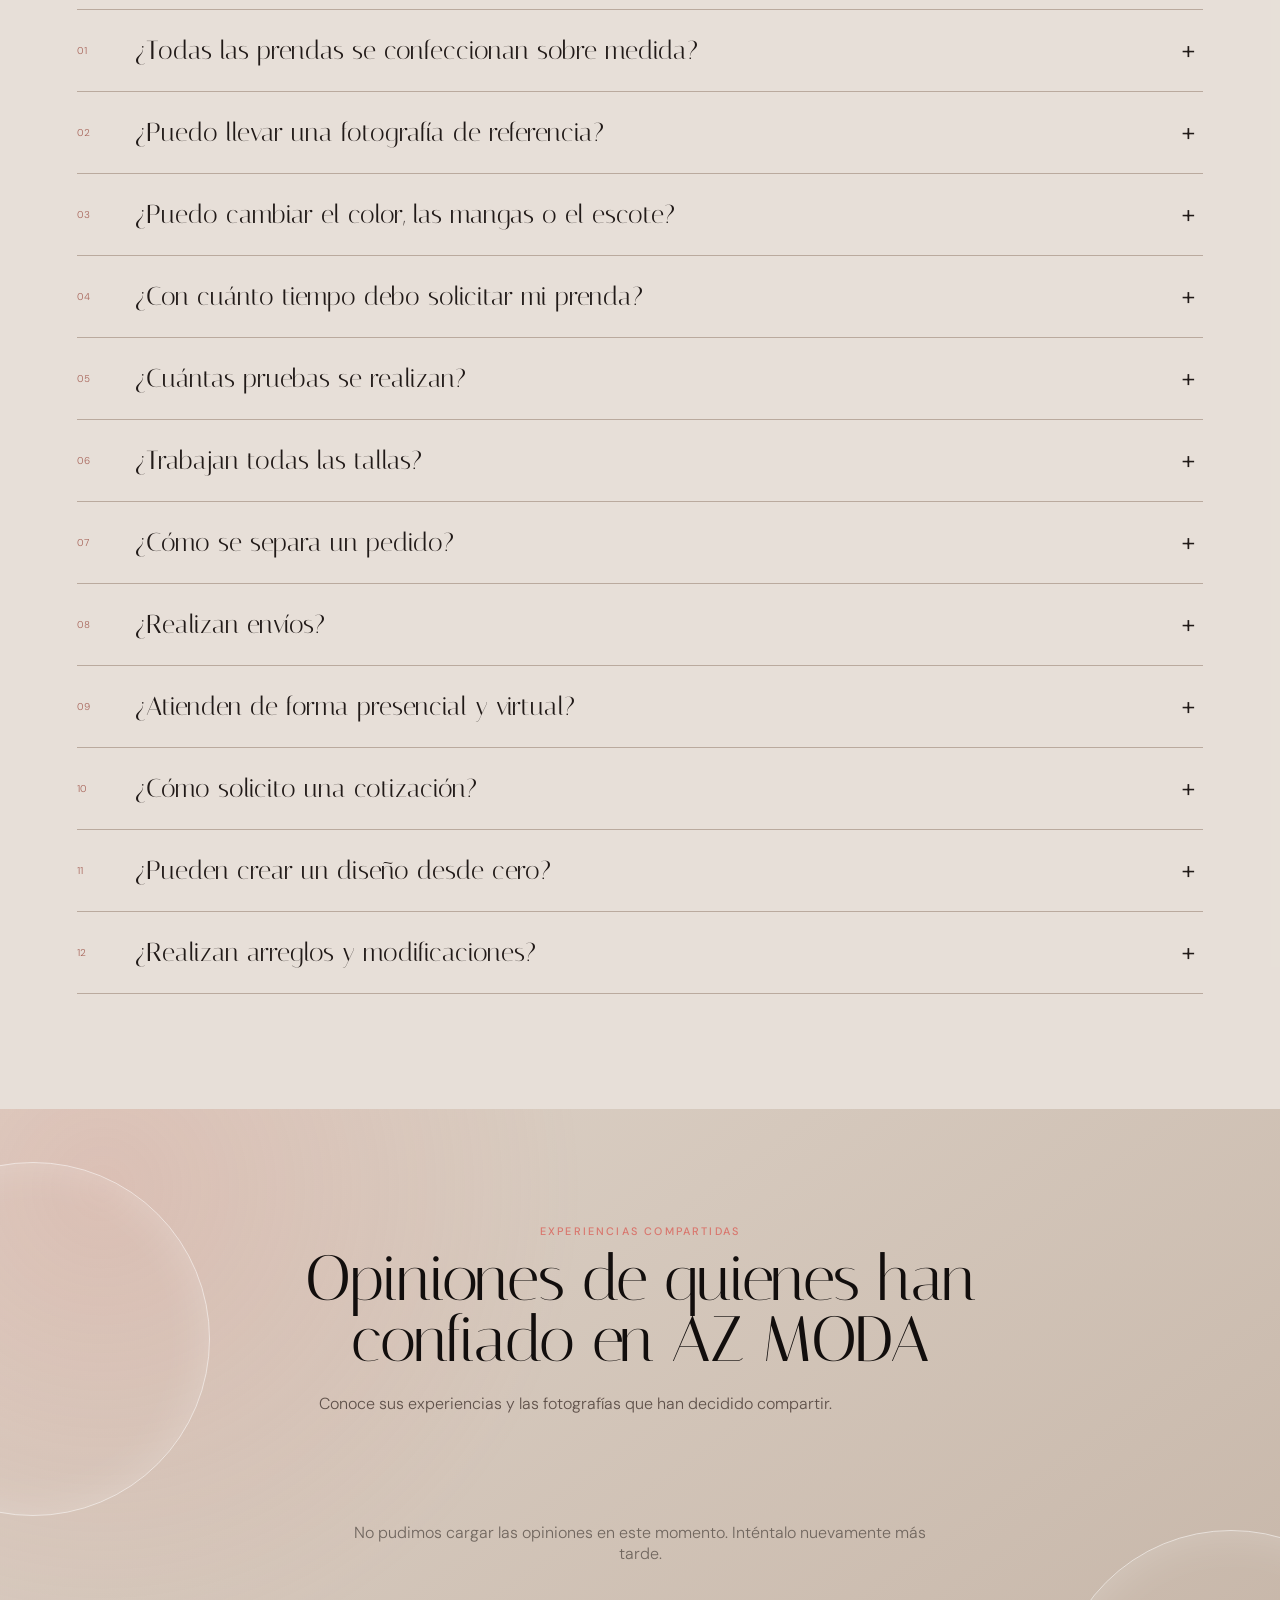
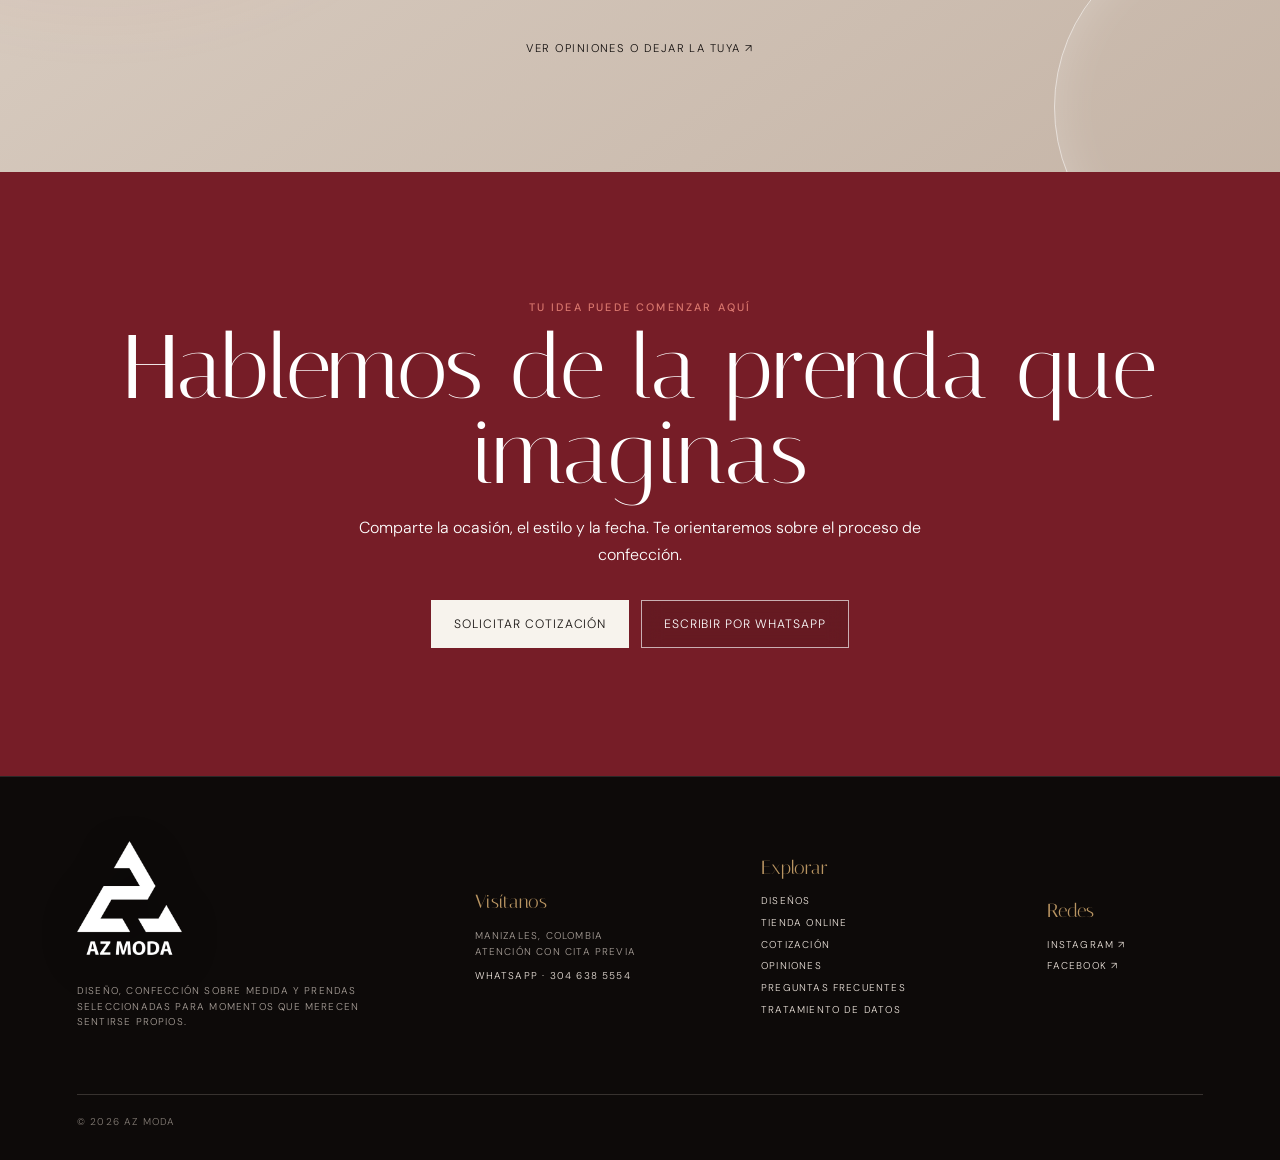
==== commit 339de169: "Add secure online store and remove 3D effects" ====
--- a/index.html
+++ b/index.html
@@ -116,6 +116,18 @@
       <div class="faq-list" data-faq-list></div>
     </section>
 
+    <section id="opiniones" class="home-reviews published-reviews section-pad" aria-labelledby="home-reviews-title">
+      <div class="section-heading reveal">
+        <p class="eyebrow">Experiencias compartidas</p>
+        <h2 id="home-reviews-title">Opiniones de quienes han confiado en AZ MODA</h2>
+        <p>Conoce sus experiencias y las fotografías que han decidido compartir.</p>
+      </div>
+      <div id="reviews-list" class="reviews-list" aria-live="polite">
+        <p class="reviews-empty compact">Cargando opiniones…</p>
+      </div>
+      <div class="center reveal"><a class="text-link" href="resenas.html">Ver opiniones o dejar la tuya <span>↗</span></a></div>
+    </section>
+
     <section class="closing-cta reveal" aria-labelledby="cta-title">
       <p class="eyebrow">Tu idea puede comenzar aquí</p>
       <h2 id="cta-title">Hablemos de la prenda que imaginas</h2>
@@ -131,5 +143,6 @@
   <script src="site-data.js"></script>
   <script src="main.js"></script>
   <script src="enhancements.js"></script>
+  <script src="reviews.js"></script>
 </body>
 </html>
--- a/site.css
+++ b/site.css
@@ -29,6 +29,26 @@
 .review-body p{padding-top:1.15rem;border-top:1px solid rgba(42,31,25,.12)}.review-card.no-photo .review-body{min-height:22rem;display:flex;flex-direction:column;justify-content:center;padding:3rem}
 @media(max-width:900px){.reviews-list{grid-template-columns:repeat(2,minmax(0,1fr));gap:1.25rem}}
 @media(max-width:640px){.reviews-list{grid-template-columns:1fr}.review-card{border-radius:1.35rem}.review-photos{height:auto;aspect-ratio:4/5}.review-body{padding:1.5rem}}
+
+/* Tienda AZ MODA — interfaz funcional sin capas 3D */
+.ceremony-objects{display:none!important}
+
+/* Presentación editorial ligera y centrada en las prendas. */
+.gallery-stage{perspective:none!important;transform-style:flat!important}
+.gallery-card{transform:translate(-50%,-50%) translateX(var(--gx)) scale(var(--gs))!important;transform-style:flat!important;backface-visibility:visible!important}
+.category-grid>a:hover{transform:translateY(-2px)!important}
+.workshop-gallery{perspective:none!important}
+.workshop-slide[data-position="active"]{opacity:1;filter:none;transform:none!important}
+.workshop-slide[data-position="next"],.workshop-slide[data-position="previous"],.workshop-slide[data-position="hidden"]{opacity:0;pointer-events:none;transform:translateX(2%)!important}
+body[data-page="tienda"]{background:#100c0b;color:#fffaf3}body[data-page="carrito"]{background:#eee7de;color:#201714}body[data-page="admin"]{background:#181210;color:#f8f1e8}
+.store-hero{min-height:82svh;padding:13rem 7vw 6rem;display:flex;flex-direction:column;justify-content:flex-end;background:radial-gradient(circle at 78% 22%,#7f3f4528,transparent 28rem),linear-gradient(135deg,#100c0b,#2a1c19)}
+.store-hero h1,.checkout-head h1{font:400 clamp(3.4rem,8vw,8rem)/.88 var(--serif);margin:1.2rem 0 2rem}.store-hero>p:not(.kicker){max-width:570px;color:#cfc0b6;line-height:1.75}.store-hero .button{align-self:flex-start;margin-top:1.5rem}
+.store-section{padding:7rem 6vw 9rem;background:#eee7de;color:#201714}.store-heading{display:flex;justify-content:space-between;align-items:end;gap:2rem;margin-bottom:3rem}.store-heading h2,.store-note h2{font:400 clamp(2.8rem,5vw,5.5rem)/1 var(--serif);margin:.7rem 0}.cart-shortcut{padding-bottom:.5rem;border-bottom:1px solid #201714;text-transform:uppercase;letter-spacing:.12em;font-size:.66rem}.store-filters{display:flex;gap:.6rem;overflow:auto;padding-bottom:1.5rem}.store-filters button{white-space:nowrap;border:1px solid #20171445;border-radius:99px;background:transparent;padding:.75rem 1rem;text-transform:uppercase;letter-spacing:.1em;font-size:.62rem}.store-filters button.is-active{background:#201714;color:#fffaf3}
+.product-grid{display:grid;grid-template-columns:repeat(3,minmax(0,1fr));gap:3.5rem 1.2rem}.product-card{min-width:0}.product-image{aspect-ratio:3/4;background:#d8ccc0;overflow:hidden;display:grid;place-items:center;color:#75675e}.product-image img{transition:transform .55s ease}.product-card:hover .product-image img{transform:scale(1.025)}.product-copy{padding:1.2rem .2rem}.product-copy h2{font:400 2rem var(--serif);margin:.3rem 0}.product-copy>p:not(.product-category){color:#655951;line-height:1.6;min-height:3.2em}.product-category{font-size:.58rem;text-transform:uppercase;letter-spacing:.13em;color:#a45e57}.product-copy strong{display:block;font-size:1.05rem;margin:1rem 0}.product-copy label{display:inline-flex;flex-direction:column;gap:.3rem;margin:0 .7rem 1rem 0;font-size:.58rem;text-transform:uppercase;letter-spacing:.1em}.product-copy select{min-width:7rem;padding:.65rem;border:1px solid #20171444;background:#f8f2ea}.product-copy .button{width:100%;justify-content:center}.store-empty{grid-column:1/-1;padding:5rem;text-align:center;border:1px solid #20171425}.store-empty h2{font:2.3rem var(--serif)}.store-note{padding:8rem 7vw;text-align:center;background:#211715}.store-note>p:not(.kicker){max-width:620px;margin:0 auto 2rem;color:#c8b9af;line-height:1.7}.store-note .button{border-color:#fffaf3}
+.checkout-head{padding:12rem 7vw 5rem;background:#d9c9ba}.checkout-head>p:last-child{max-width:600px;line-height:1.7}.checkout-layout{display:grid;grid-template-columns:1.05fr .95fr;gap:7vw;padding:6rem 7vw 9rem}.checkout-layout h2{font:400 2.7rem var(--serif)}.cart-items{margin-bottom:2rem}.cart-item{display:grid;grid-template-columns:90px 1fr auto auto;gap:1.2rem;align-items:center;padding:1rem 0;border-bottom:1px solid #20171430}.cart-item img{width:90px;height:120px}.cart-item h3{font:1.45rem var(--serif);margin:0 0 .4rem}.cart-item p{font-size:.72rem;color:#776a61}.cart-item label{font-size:.6rem;text-transform:uppercase}.cart-item input{display:block;width:4rem;margin-top:.4rem;padding:.5rem}.cart-item button{border:0;background:none;font-size:1.4rem}.cart-empty{padding:4rem 0}.checkout-card{padding:3rem;background:#f8f2ea;box-shadow:0 24px 70px #3e2a1e18}.cart-summary{display:grid;grid-template-columns:1fr auto;gap:.6rem;padding:1.4rem 0 2rem;border-top:1px solid #20171430}.cart-summary small{grid-column:1/-1;color:#776a61;line-height:1.5}.checkout-card form>label,.admin-form>label,.admin-login label{display:block;margin-bottom:1.2rem;font-size:.62rem;letter-spacing:.12em;text-transform:uppercase}.checkout-card input:not([type=checkbox]),.checkout-card textarea,.admin-form input:not([type=checkbox]),.admin-form textarea,.admin-form select,.admin-login input{width:100%;margin-top:.45rem;padding:.85rem;border:1px solid #20171435;background:transparent;color:inherit;font:400 .95rem var(--sans)}.checkout-card .consent,.admin-form .consent{display:flex;gap:.6rem;line-height:1.5}.payment-step h2{font:3rem var(--serif)}.payment-step dl{display:grid;grid-template-columns:1fr 1fr;padding:1rem 0}.payment-step dt,.payment-step dd{padding:.65rem;border-bottom:1px solid #20171425;margin:0}.payment-step dt{font-size:.65rem;text-transform:uppercase}.payment-warning{padding:1rem;border-left:2px solid var(--coral);line-height:1.6}.success{color:#246743}
+.admin-page{min-height:100svh;padding:4vw}.admin-login{width:min(460px,92vw);margin:10vh auto;padding:3rem;background:#241a17}.admin-login h1,.admin-header h1{font:4rem var(--serif)}.admin-login .brand{display:inline-flex;margin-bottom:4rem}.admin-header{display:flex;align-items:end;justify-content:space-between;border-bottom:1px solid #ffffff25}.admin-header>div:last-child{display:flex;gap:.7rem}.admin-tabs{display:flex;gap:.6rem;padding:2rem 0}.admin-tabs button{padding:.8rem 1rem;border:1px solid #ffffff35;background:none;color:inherit}.admin-tabs button.is-active{background:#f8f1e8;color:#181210}.admin-grid{display:grid;grid-template-columns:minmax(320px,.7fr) 1.3fr;gap:4rem}.admin-form{padding:2rem;background:#241a17}.admin-form h2,.admin-section-head h2{font:2.4rem var(--serif)}.form-row{display:grid;grid-template-columns:1fr 1fr;gap:1rem}.admin-list article{display:grid;grid-template-columns:70px 1fr auto;gap:1rem;align-items:center;padding:1rem 0;border-bottom:1px solid #ffffff25}.admin-list img{width:70px;height:90px}.admin-list span{display:block;color:#b9aaa1;font-size:.75rem;margin-top:.4rem}.admin-list button,.admin-order button{padding:.55rem .75rem;border:1px solid #ffffff35;background:none;color:inherit}.admin-section-head,.admin-order header{display:flex;justify-content:space-between;align-items:center}.admin-orders{display:grid;grid-template-columns:repeat(2,minmax(0,1fr));gap:1rem}.admin-order{padding:1.5rem;background:#241a17}.admin-order header span{display:block;color:#b9aaa1;font-size:.7rem;margin-top:.35rem}.admin-order select{padding:.6rem}.admin-order li{margin:.4rem 0}.bank-form{width:min(650px,100%)}
+@media(max-width:900px){.product-grid{grid-template-columns:repeat(2,minmax(0,1fr))}.checkout-layout,.admin-grid{grid-template-columns:1fr}.admin-orders{grid-template-columns:1fr}}
+@media(max-width:640px){.store-hero{padding:10rem 1.2rem 4rem}.store-section,.store-note,.checkout-layout{padding:4.5rem 1.1rem}.store-heading{display:block}.cart-shortcut{display:inline-block;margin-top:1rem}.product-grid{grid-template-columns:1fr;gap:3rem}.product-copy>p:not(.product-category){min-height:0}.store-empty{padding:3rem 1rem}.checkout-head{padding:9rem 1.1rem 4rem}.checkout-card{padding:1.5rem}.cart-item{grid-template-columns:70px 1fr auto}.cart-item img{width:70px;height:94px}.cart-item label{grid-column:2}.admin-page{padding:1rem}.admin-header{display:block;padding:1rem 0}.admin-header>div:last-child{flex-wrap:wrap;margin-bottom:1rem}.admin-tabs{overflow:auto}.form-row{grid-template-columns:1fr}.admin-list article{grid-template-columns:55px 1fr}.admin-list button{grid-column:2}.admin-orders{grid-template-columns:1fr}}
 @media(prefers-reduced-motion:reduce){.review-card{transition:none}.review-card:hover{transform:none}}
 /* Actualización de experiencia sobre medida */
 .sr-only{position:absolute;width:1px;height:1px;padding:0;margin:-1px;overflow:hidden;clip:rect(0,0,0,0);white-space:nowrap;border:0}
@@ -62,6 +82,7 @@
 .inner-main{background:#f2ede6;color:#241e1b;min-height:100vh}.page-lead{padding:clamp(5rem,9vw,9rem) clamp(1.25rem,7vw,8rem) 3rem}.page-lead h1{font-family:Italiana,serif;font-size:clamp(3.4rem,7vw,7rem);font-weight:400;line-height:.92;margin:.5rem 0 1.2rem}.page-lead>p:last-child{max-width:680px;line-height:1.7;color:#605a55}
 .quote-layout{padding-top:2rem;display:grid;grid-template-columns:minmax(260px,.65fr) minmax(0,1.35fr);gap:clamp(2.5rem,7vw,8rem);align-items:start}.quote-aside{position:sticky;top:2rem}.quote-aside ul{padding-left:1.1rem;line-height:1.8;color:#615b56}.quote-form{background:#fbf8f3;padding:clamp(1.25rem,4vw,3.5rem);border:1px solid #d8cec4}.form-grid{display:grid;grid-template-columns:1fr 1fr;gap:1.2rem}.quote-form label{display:grid;gap:.5rem;font-size:.7rem;text-transform:uppercase;letter-spacing:.09em}.quote-form input,.quote-form select,.quote-form textarea{width:100%;box-sizing:border-box;border:1px solid #cfc5bb;background:#fff;padding:.85rem;font:inherit;color:#1b1715;border-radius:0;min-height:48px}.quote-form textarea{resize:vertical}.quote-form .full{grid-column:1/-1}.field-note{font-size:.72rem;letter-spacing:0;text-transform:none;color:#6b645f}.quote-form .consent{display:flex;grid-template-columns:auto 1fr;align-items:start;margin:1.5rem 0;line-height:1.5;text-transform:none;letter-spacing:0}.quote-form .consent input{width:18px;height:18px;min-height:auto}.selected-design{border-left:3px solid #a76459;padding:.8rem 1rem;margin-bottom:1.5rem;background:#f2e9e2}.selected-design span{display:block;font-size:.62rem;text-transform:uppercase;letter-spacing:.1em}.form-status{min-height:1.5em;color:#6e292f;font-size:.85rem}
 .design-card{display:flex!important;flex-direction:column;background:#f8f4ef;text-align:left}.catalog-open,.icon-open{border:0;background:none;padding:0;cursor:pointer}.catalog-open .image{display:block}.design-card .meta{padding:1rem;align-items:flex-start}.design-card .meta h2{margin:.3rem 0 .65rem}.icon-open{font-size:1.4rem}.card-quote{margin:auto 1rem 1rem;padding-top:.85rem;border-top:1px solid #d3c9bf;color:#231e1b;text-decoration:none;font-size:.68rem;text-transform:uppercase;letter-spacing:.1em}.viewer-custom{border-top:1px solid #d3c9bf;margin-top:1rem;padding-top:1rem}.viewer-custom h3{font-family:Italiana,serif;font-weight:400;font-size:1.25rem;margin:1.2rem 0 .4rem}.viewer-custom>small{display:block;color:#77706a;line-height:1.5;margin-bottom:1rem}.viewer-quote{margin-top:.5rem}
+.design-card[hidden]{display:none!important}
 .wa-float{position:fixed;z-index:90;right:1.2rem;bottom:1.2rem;background:#1d6e4c;color:#fff;text-decoration:none;display:flex;align-items:center;gap:.6rem;padding:.8rem 1rem;border-radius:999px;box-shadow:0 10px 30px rgba(0,0,0,.2);font-size:.72rem}.wa-float span{font-size:1rem}
 .site-footer{background:#12100f;color:#eee8e1;display:grid;grid-template-columns:1.5fr 1fr 1fr .7fr;gap:clamp(2rem,5vw,5rem);padding:4rem clamp(1.25rem,6vw,7rem) 2rem}.site-footer>div{display:flex;flex-direction:column;align-items:flex-start;gap:.55rem}.site-footer h2{font:400 1.2rem Italiana,serif;margin:0 0 .4rem}.site-footer p{color:#aaa19a;line-height:1.6;margin:0}.site-footer a{color:inherit;text-decoration:none;font-size:.78rem}.site-footer small{grid-column:1/-1;border-top:1px solid #37322f;padding-top:1.25rem;color:#867e77}
 .reveal{opacity:0;transform:translateY(20px);transition:opacity .7s ease,transform .7s ease}.reveal.is-visible{opacity:1;transform:none}
@@ -115,7 +136,7 @@
 }
 body[data-page="cotizacion"] .quote-form{background:#f6f0e9}
 
-/* Galería 3D compacta para trabajos reales */
+/* Galería editorial compacta para trabajos reales */
 .workshop-gallery{width:min(100%,640px);margin-inline:auto;perspective:1400px}
 .workshop-images{position:relative;display:block;overflow:visible;width:min(78%,430px);aspect-ratio:3/4;margin:0 auto;outline:none;touch-action:pan-y}
 .workshop-images:focus-visible{outline:2px solid #725b4d;outline-offset:12px}
@@ -140,3 +161,251 @@
 @media (prefers-reduced-motion:reduce){
   .workshop-slide,.workshop-controls button{transition:none}
 }
+
+/* Modernización editorial 2026 · capa visual compartida */
+:root{
+  --az-ink:#120e0d;
+  --az-ink-soft:#1d1615;
+  --az-wine:#5e3038;
+  --az-coral:#d77c72;
+  --az-gold:#b99562;
+  --az-stone:#cbb9aa;
+  --az-paper:#eee7df;
+  --az-ivory:#fffaf3;
+  --az-line:rgba(69,49,42,.22);
+  --az-ease:cubic-bezier(.2,.72,.2,1);
+}
+
+html{background:var(--az-ink)}
+body{background:var(--az-ink);text-rendering:optimizeLegibility;-webkit-font-smoothing:antialiased}
+body>main,body>footer{position:relative}
+body>footer{z-index:12}
+::selection{background:var(--az-coral);color:#fff}
+:where(a,button,input,select,textarea,summary):focus-visible{outline:2px solid var(--az-coral);outline-offset:4px}
+
+/* Navegación más limpia y coherente en las cinco páginas */
+.site-header,.topbar{
+  position:absolute;
+  z-index:80;
+  top:0;
+  left:0;
+  right:0;
+  width:auto;
+  min-height:82px;
+  height:auto;
+  padding:1rem clamp(1.15rem,4vw,4.5rem);
+  background:linear-gradient(180deg,rgba(13,9,8,.7),rgba(13,9,8,.08));
+  border-bottom:1px solid rgba(255,255,255,.17);
+  color:var(--az-ivory);
+  transition:background .35s ease,border-color .35s ease,box-shadow .35s ease;
+}
+.site-header.is-scrolled,.topbar.is-scrolled{
+  position:fixed;
+  min-height:68px;
+  background:rgba(18,14,13,.9);
+  border-color:rgba(255,255,255,.12);
+  box-shadow:0 16px 45px rgba(0,0,0,.18);
+  -webkit-backdrop-filter:blur(18px) saturate(1.15);
+  backdrop-filter:blur(18px) saturate(1.15);
+}
+.site-header.solid,.topbar.light{color:var(--az-ink)}
+.site-header.solid:not(.is-scrolled),.topbar.light:not(.is-scrolled){background:linear-gradient(180deg,rgba(238,231,223,.96),rgba(238,231,223,.72));border-color:rgba(56,39,34,.16)}
+.site-header.solid.is-scrolled,.topbar.light.is-scrolled{color:var(--az-ivory)}
+.site-header .brand,.topbar .brand{font-size:clamp(1.55rem,2.2vw,2rem);line-height:1;white-space:nowrap}
+.site-header .brand span,.topbar .brand span{display:inline-block;margin-left:.28rem;color:var(--az-coral)}
+.main-nav,.topbar nav{gap:clamp(.8rem,1.7vw,2rem)}
+.main-nav a,.topbar nav a{font:500 .64rem/1.2 var(--sans);letter-spacing:.145em}
+.main-nav a,.topbar nav a,.nav-contact{min-height:42px;display:inline-flex;align-items:center}
+.main-nav a:not(.nav-contact),.topbar nav a:not(.nav-contact){padding:.4rem .15rem}
+.nav-contact{padding:.72rem 1rem!important;border:1px solid currentColor!important}
+.menu-toggle,.nav-toggle{min-width:44px;min-height:44px;cursor:pointer}
+
+/* Portada y bloques editoriales */
+.home-hero{isolation:isolate;background:var(--az-ink)}
+.home-hero>img{filter:saturate(.86) contrast(1.035);transform-origin:center}
+.hero-shade{background:linear-gradient(90deg,rgba(15,9,8,.94) 0%,rgba(15,9,8,.72) 35%,rgba(15,9,8,.1) 66%),linear-gradient(0deg,rgba(15,9,8,.9),transparent 46%)}
+.hero-content,.hero-copy{max-width:790px}
+.hero-content h1,.hero-copy h1{letter-spacing:-.025em;text-wrap:balance}
+.button{min-height:48px;justify-content:center;transition:transform .3s var(--az-ease),background .3s ease,color .3s ease,border-color .3s ease}
+.button:hover{transform:translateY(-2px)}
+.button-light:hover{background:var(--az-coral);border-color:var(--az-coral);color:#fff}
+.section,.section-pad{position:relative}
+main section>*{position:relative;z-index:7}
+main .hero-home>.hero-media,main .hero-home>.hero-shade{position:absolute;z-index:1}
+main .hero-home>.hero-copy,main .hero-home>.scroll-cue{z-index:8}
+.section-heading h2,.section-intro h2,.page-head h1,.gallery-head h1,.reviews-hero h1{text-wrap:balance;letter-spacing:-.018em}
+.tailored,.home-intro,.process,.craft{background:rgba(26,19,18,.955)!important}
+.category-preview,.category-menu{background:rgba(222,211,201,.97)!important}
+.faq{background:rgba(238,231,223,.97)!important}
+.workshop{background:rgba(198,181,167,.965)!important}
+.contact-panel{background:linear-gradient(135deg,rgba(239,228,216,.98),rgba(205,183,165,.97))}
+
+/* Páginas interiores */
+body[data-page="colecciones"],body[data-page="resenas"],body[data-page="cotizacion"]{background:var(--az-paper);color:var(--az-ink)}
+.page-head,.reviews-hero,.inner-hero{
+  position:relative;
+  overflow:hidden;
+  background:radial-gradient(circle at 82% 16%,rgba(215,124,114,.19),transparent 28rem),linear-gradient(145deg,#1c1514,#0f0c0b 74%);
+  color:var(--az-ivory);
+  border-bottom:1px solid rgba(255,255,255,.1);
+}
+.page-head{padding-top:clamp(9rem,15vw,13rem);padding-bottom:clamp(4rem,7vw,7rem)}
+.page-head>p:last-child,.reviews-hero>p:last-child{color:#c8bbb1}
+.page-head::after,.reviews-hero::after,.inner-hero::after{content:"";position:absolute;width:min(36vw,32rem);aspect-ratio:1;border:1px solid rgba(221,191,151,.2);border-radius:50%;right:-12%;top:-28%;box-shadow:inset 0 0 5rem rgba(215,124,114,.06);pointer-events:none}
+.catalog-section{position:relative;background:rgba(238,231,223,.975);padding-top:clamp(3rem,5vw,5rem)}
+.filters{gap:.65rem}
+.filters button{min-height:42px;padding:.75rem 1.05rem;border-color:rgba(42,28,24,.28);font-weight:500;transition:background .25s ease,color .25s ease,border-color .25s ease,transform .25s ease}
+.filters button:hover,.filters button:focus-visible{border-color:var(--az-coral);transform:translateY(-1px)}
+.filters button.is-active{background:var(--az-wine);border-color:var(--az-wine);color:#fff}
+.catalog-grid{grid-template-columns:repeat(3,minmax(0,1fr));gap:clamp(2.5rem,5vw,5rem) clamp(.9rem,2vw,1.7rem)}
+.design-card{overflow:hidden;border:1px solid rgba(73,52,44,.12);background:rgba(252,248,243,.76);box-shadow:0 24px 70px rgba(53,35,27,.07);transform:translateZ(0);transition:transform .45s var(--az-ease),box-shadow .45s var(--az-ease),border-color .3s ease}
+.design-card:hover{transform:translateY(-8px);border-color:rgba(181,149,98,.52);box-shadow:0 32px 80px rgba(53,35,27,.14)}
+.catalog-card .image{aspect-ratio:2/3;background:#cfc0b4}
+.catalog-card img{transition:transform .8s var(--az-ease),filter .5s ease}
+.design-card:hover img{transform:scale(1.025);filter:saturate(1.04)}
+.design-card .meta{gap:.8rem}
+.design-card .meta h2{font-size:clamp(1.35rem,2vw,1.85rem)}
+.card-quote{display:flex;justify-content:space-between;align-items:center;min-height:46px}
+.card-quote::after{content:"↗";font-size:1rem;color:var(--az-coral)}
+
+/* Galería editorial de prendas */
+.gallery-page{position:relative;isolation:isolate;background:radial-gradient(circle at 50% 38%,rgba(102,60,55,.65),rgba(24,17,16,.98) 45%,rgba(8,6,6,.99) 100%)}
+.gallery-head{position:relative;z-index:4}
+.gallery-filters{position:relative;z-index:35}
+.gallery-filters button{border-color:rgba(255,255,255,.28);color:#f8eee7}
+.gallery-filters button.is-active{background:var(--az-coral);border-color:var(--az-coral);color:#fff}
+.gallery-stage{height:min(54vw,690px)}
+.gallery-card{width:min(32vw,410px);height:min(47vw,620px);border-color:rgba(255,255,255,.34);border-radius:2px;box-shadow:0 44px 110px rgba(0,0,0,.64);transition:transform .85s var(--az-ease),opacity .65s ease,filter .65s ease}
+.gallery-card.center{box-shadow:0 50px 130px rgba(0,0,0,.72),0 0 0 1px rgba(221,191,151,.25)}
+.gallery-card.center img{filter:saturate(1.03) contrast(1.02)}
+.gallery-card span{right:1.4rem;padding-top:3rem}
+.gallery-arrow{display:grid;place-items:center;min-width:52px;min-height:52px;transition:background .25s ease,transform .25s ease,border-color .25s ease}
+.gallery-arrow:hover{background:var(--az-coral);border-color:var(--az-coral);transform:scale(1.05)}
+
+/* Visor accesible y más editorial */
+.viewer{max-width:1180px;width:min(1180px,94vw);height:min(800px,92svh);border:1px solid rgba(255,255,255,.16);background:rgba(21,16,15,.97);box-shadow:0 50px 150px rgba(0,0,0,.66)}
+.viewer::backdrop{background:rgba(7,5,5,.88);-webkit-backdrop-filter:blur(14px);backdrop-filter:blur(14px)}
+.viewer-media{background:#231b18}
+.viewer-media img{object-position:center center}
+.viewer-info{padding:clamp(4rem,7vw,6rem) clamp(1.5rem,4vw,3.5rem) 2rem}
+.viewer-close{top:.7rem;right:.7rem;min-width:44px;min-height:44px;cursor:pointer}
+.viewer-info button{min-height:42px;cursor:pointer}
+.viewer-custom{border-color:rgba(255,255,255,.18)}
+.viewer-custom>small,.viewer-description{color:#c3b8b0}
+.viewer-quote{color:var(--az-ink)!important;background:var(--az-ivory)!important;border-color:var(--az-ivory)!important}
+
+/* Opiniones, formulario y pie */
+.review-layout{background:rgba(238,231,223,.98)}
+.published-reviews{background:radial-gradient(circle at 8% 12%,rgba(215,124,114,.2),transparent 30rem),linear-gradient(145deg,rgba(226,215,204,.98),rgba(201,184,170,.98))}
+.home-reviews{position:relative;z-index:8;overflow:hidden;padding-top:clamp(5rem,9vw,8rem);padding-bottom:clamp(5rem,9vw,8rem);color:var(--az-ink)}
+.home-reviews .section-heading{max-width:780px;margin:0 auto clamp(2.4rem,5vw,4rem);text-align:center}
+.home-reviews .section-heading h2{color:var(--az-ink)}
+.home-reviews .section-heading p:last-child{color:#5f514a}
+.home-reviews .reviews-list{position:relative;z-index:8}
+.home-reviews .center{margin-top:2rem}
+.home-reviews .text-link{color:var(--az-ink)}
+.review-card{border-color:rgba(255,255,255,.72)}
+.quote-form,.review-form-wrap{position:relative}
+.field input:focus,.field select:focus,.field textarea:focus,.quote-form input:focus,.quote-form select:focus,.quote-form textarea:focus{outline:2px solid var(--az-coral);outline-offset:2px}
+.site-footer{position:relative;background:#0d0a09;color:#eee5dd;border-top:1px solid rgba(255,255,255,.12)}
+.site-footer h2{color:var(--az-gold)}
+.site-footer a{transition:color .2s ease}
+.site-footer a:hover{color:var(--az-coral)}
+.wa-float{z-index:90;box-shadow:0 14px 38px rgba(14,52,37,.3)}
+
+/* Identidad oficial AZ MODA */
+.site-header .brand,.topbar .brand{
+  display:inline-flex;
+  flex:0 0 auto;
+  align-items:center;
+  justify-content:center;
+  width:62px;
+  height:66px;
+  overflow:visible;
+}
+.brand-logo{
+  display:block;
+  width:auto;
+  max-width:none;
+  height:100%;
+  object-fit:contain;
+  filter:drop-shadow(0 4px 12px rgba(0,0,0,.16));
+}
+.site-header .brand>.brand-fallback,.topbar .brand>.brand-fallback,.site-footer .brand>.brand-fallback{display:none}
+.brand.logo-fallback .brand-logo{display:none}
+.brand.logo-fallback .brand-fallback{display:inline-flex;align-items:baseline}
+.site-footer .footer-brand>.brand{
+  display:inline-flex;
+  width:104px;
+  height:114px;
+  margin-bottom:1.15rem;
+}
+.site-footer .footer-brand>.brand .brand-logo{
+  filter:drop-shadow(0 8px 20px rgba(0,0,0,.3));
+}
+
+.reveal{transition:opacity .8s var(--az-ease),transform .8s var(--az-ease)}
+
+@media(max-width:1024px){
+  .catalog-grid{grid-template-columns:repeat(2,minmax(0,1fr))}
+  .gallery-stage{height:min(72vw,660px)}
+  .gallery-card{width:min(44vw,400px);height:min(64vw,590px)}
+}
+
+@media(max-width:760px){
+  .site-header,.topbar{min-height:70px;padding:.75rem 1rem}
+  .site-header.is-scrolled,.topbar.is-scrolled{min-height:64px}
+  .site-header .brand,.topbar .brand{width:49px;height:52px}
+  .site-footer .footer-brand>.brand{width:88px;height:96px}
+  .menu-toggle,.nav-toggle{position:relative;z-index:3;display:block;border:1px solid currentColor;border-radius:99px;background:transparent;color:inherit;padding:.55rem .75rem;font-size:.62rem;letter-spacing:.12em;text-transform:uppercase}
+  .main-nav,.topbar nav{position:fixed;z-index:2;inset:0;top:0;display:flex;flex-direction:column;justify-content:center;align-items:stretch;gap:.15rem;padding:6rem 1.35rem 2rem;background:rgba(14,10,9,.97);color:#fff;transform:translateY(-105%);opacity:0;visibility:hidden;transition:transform .5s var(--az-ease),opacity .35s ease,visibility .5s;-webkit-backdrop-filter:blur(20px);backdrop-filter:blur(20px)}
+  .main-nav.is-open,.topbar nav.is-open{transform:none;opacity:1;visibility:visible}
+  .main-nav a,.topbar nav a{justify-content:space-between;min-height:58px;padding:.8rem 0!important;border-bottom:1px solid rgba(255,255,255,.14);font:400 clamp(1.55rem,8vw,2.4rem)/1 var(--serif);letter-spacing:0;text-transform:none}
+  .main-nav a::after,.topbar nav a::after{content:"↗";position:static;width:auto!important;height:auto;background:none;color:var(--az-coral);font:1rem var(--sans)}
+  .main-nav .nav-contact,.topbar .nav-contact{justify-content:center;margin-top:1rem;border:1px solid rgba(255,255,255,.6)!important;font:500 .7rem var(--sans);letter-spacing:.12em;text-transform:uppercase}
+  .main-nav .nav-contact::after,.topbar .nav-contact::after{display:none}
+  body.menu-open{overflow:hidden}
+  .catalog-grid{gap:2.7rem .75rem}
+  .design-card:hover{transform:none}
+  .gallery-page{padding-top:7.5rem}
+  .gallery-shell{position:relative}
+  .gallery-stage{height:min(121vw,610px)}
+  .gallery-card{width:min(73vw,360px);height:min(107vw,540px)}
+  .viewer[open]{grid-template-columns:1fr;height:min(94svh,880px)}
+  .viewer-media{height:49svh;min-height:280px}
+  .viewer-info{padding:2rem 1.25rem 3rem}
+}
+
+/* La portada conserva la narrativa desde el primer viewport, incluso en
+   pantallas horizontales y en el navegador integrado de poca altura. */
+@media(max-width:900px) and (max-height:620px){
+  .hero-home{min-height:100svh;height:100svh;align-items:end}
+  .hero-copy{width:min(670px,92vw);padding:5.2rem 1.25rem 1.35rem}
+  .hero-copy h1{font-size:clamp(2.45rem,7.2vw,4rem);line-height:.92;margin:.35rem 0 .65rem;max-width:650px}
+  .hero-copy>p:not(.eyebrow){font-size:.88rem;line-height:1.45;max-width:560px;margin:.35rem 0}
+  .hero-copy .eyebrow{font-size:.58rem}
+  .hero-actions{display:flex;margin-top:.85rem}
+  .hero-actions .button{width:auto;min-height:40px;padding:.65rem 1rem;font-size:.64rem}
+  .scroll-cue{display:none}
+}
+
+@media(max-width:480px){
+  .hero-content,.hero-copy{padding-left:1.1rem;padding-right:1.1rem}
+  .hero-content h1,.hero-copy h1{font-size:clamp(2.75rem,14vw,3.45rem)}
+  .section,.section-pad{padding-left:1.1rem;padding-right:1.1rem}
+  .page-head,.reviews-hero{padding-left:1.1rem;padding-right:1.1rem}
+  .catalog-section{padding-left:.8rem;padding-right:.8rem}
+  .catalog-grid{grid-template-columns:1fr;gap:2rem}
+  .catalog-card .image{aspect-ratio:4/5}
+  .design-card .meta{padding:1rem}
+  .filters{margin-left:-.8rem;margin-right:-.8rem;padding-left:.8rem;padding-right:.8rem}
+  .gallery-filters{margin-left:0;margin-right:0;padding-left:1rem;padding-right:1rem}
+  .gallery-arrow{width:48px;height:48px}
+  .viewer{width:100vw;max-width:none;height:100svh;max-height:100svh;margin:0}
+  .viewer-media{height:47svh}
+  .wa-float{bottom:max(.75rem,env(safe-area-inset-bottom));right:.75rem}
+}
+
+@media(prefers-reduced-motion:reduce){
+  .design-card:hover,.button:hover,.gallery-arrow:hover{transform:none}
+}
